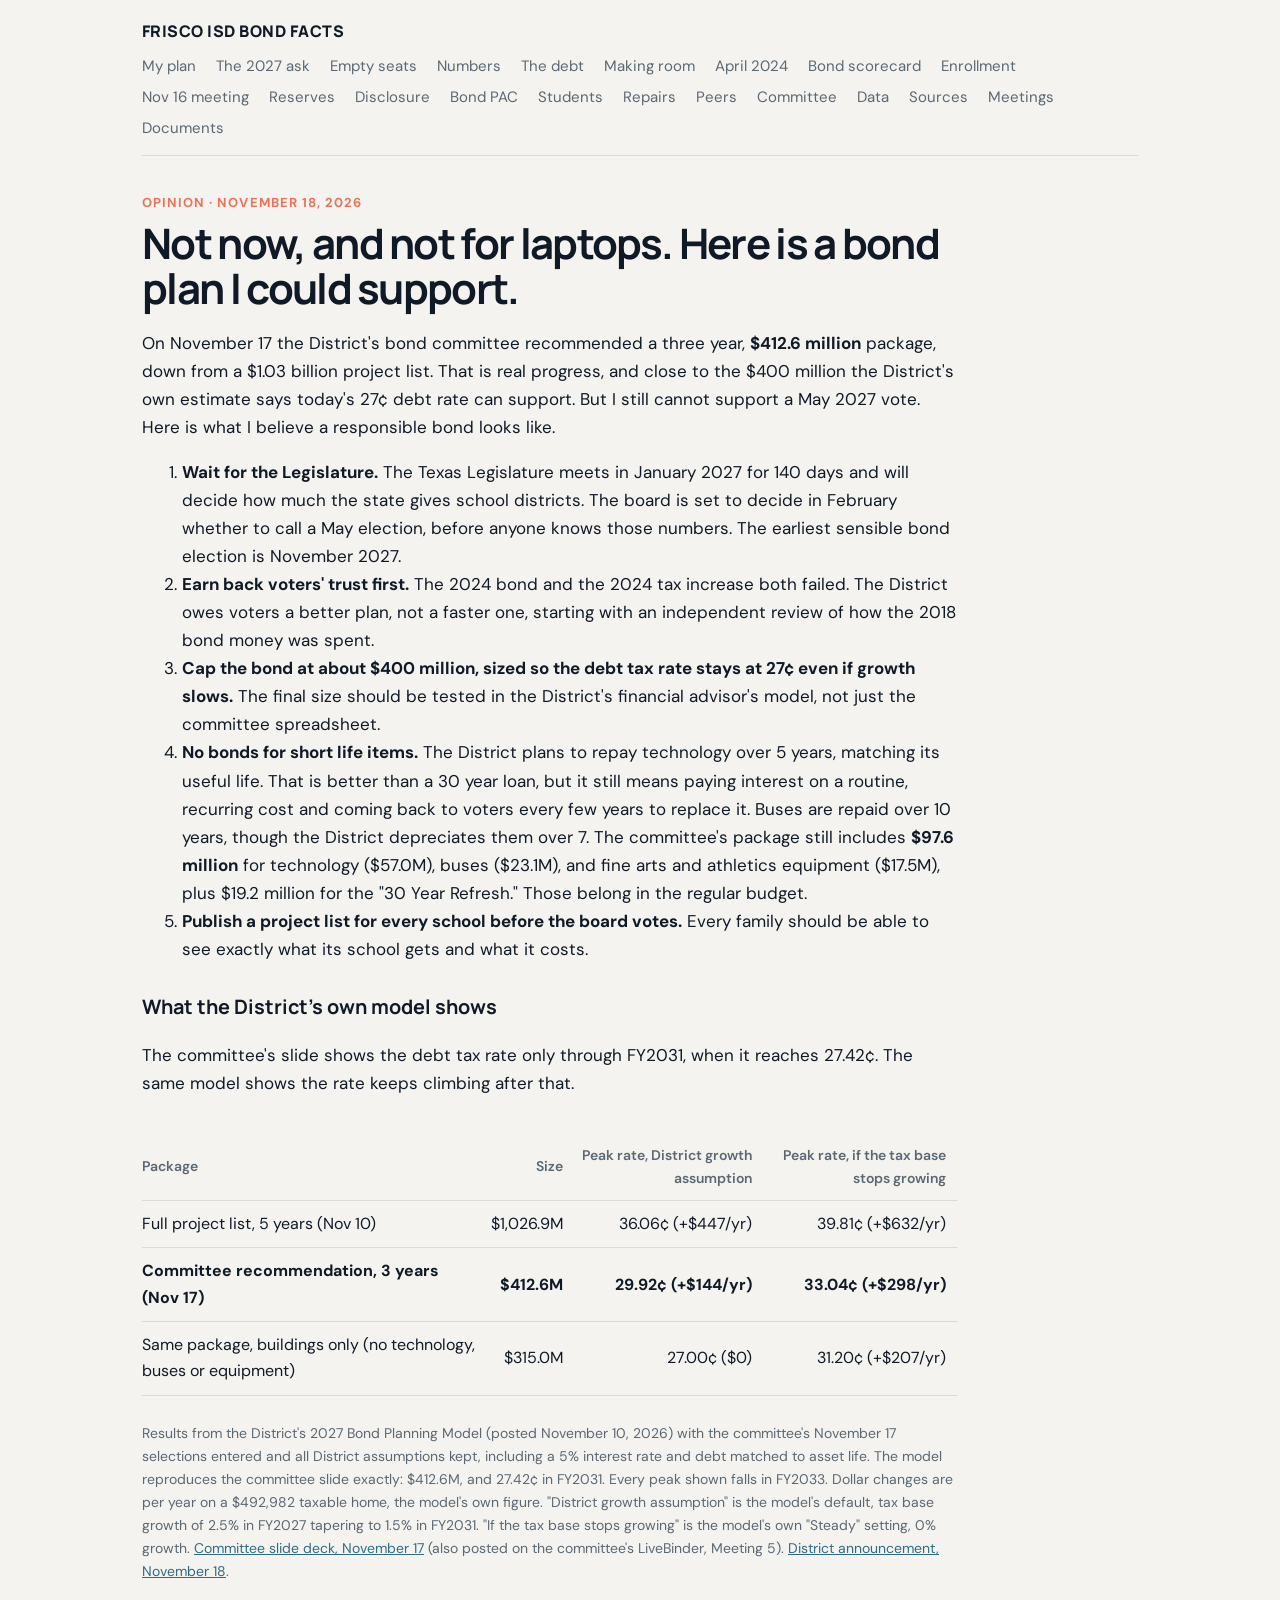
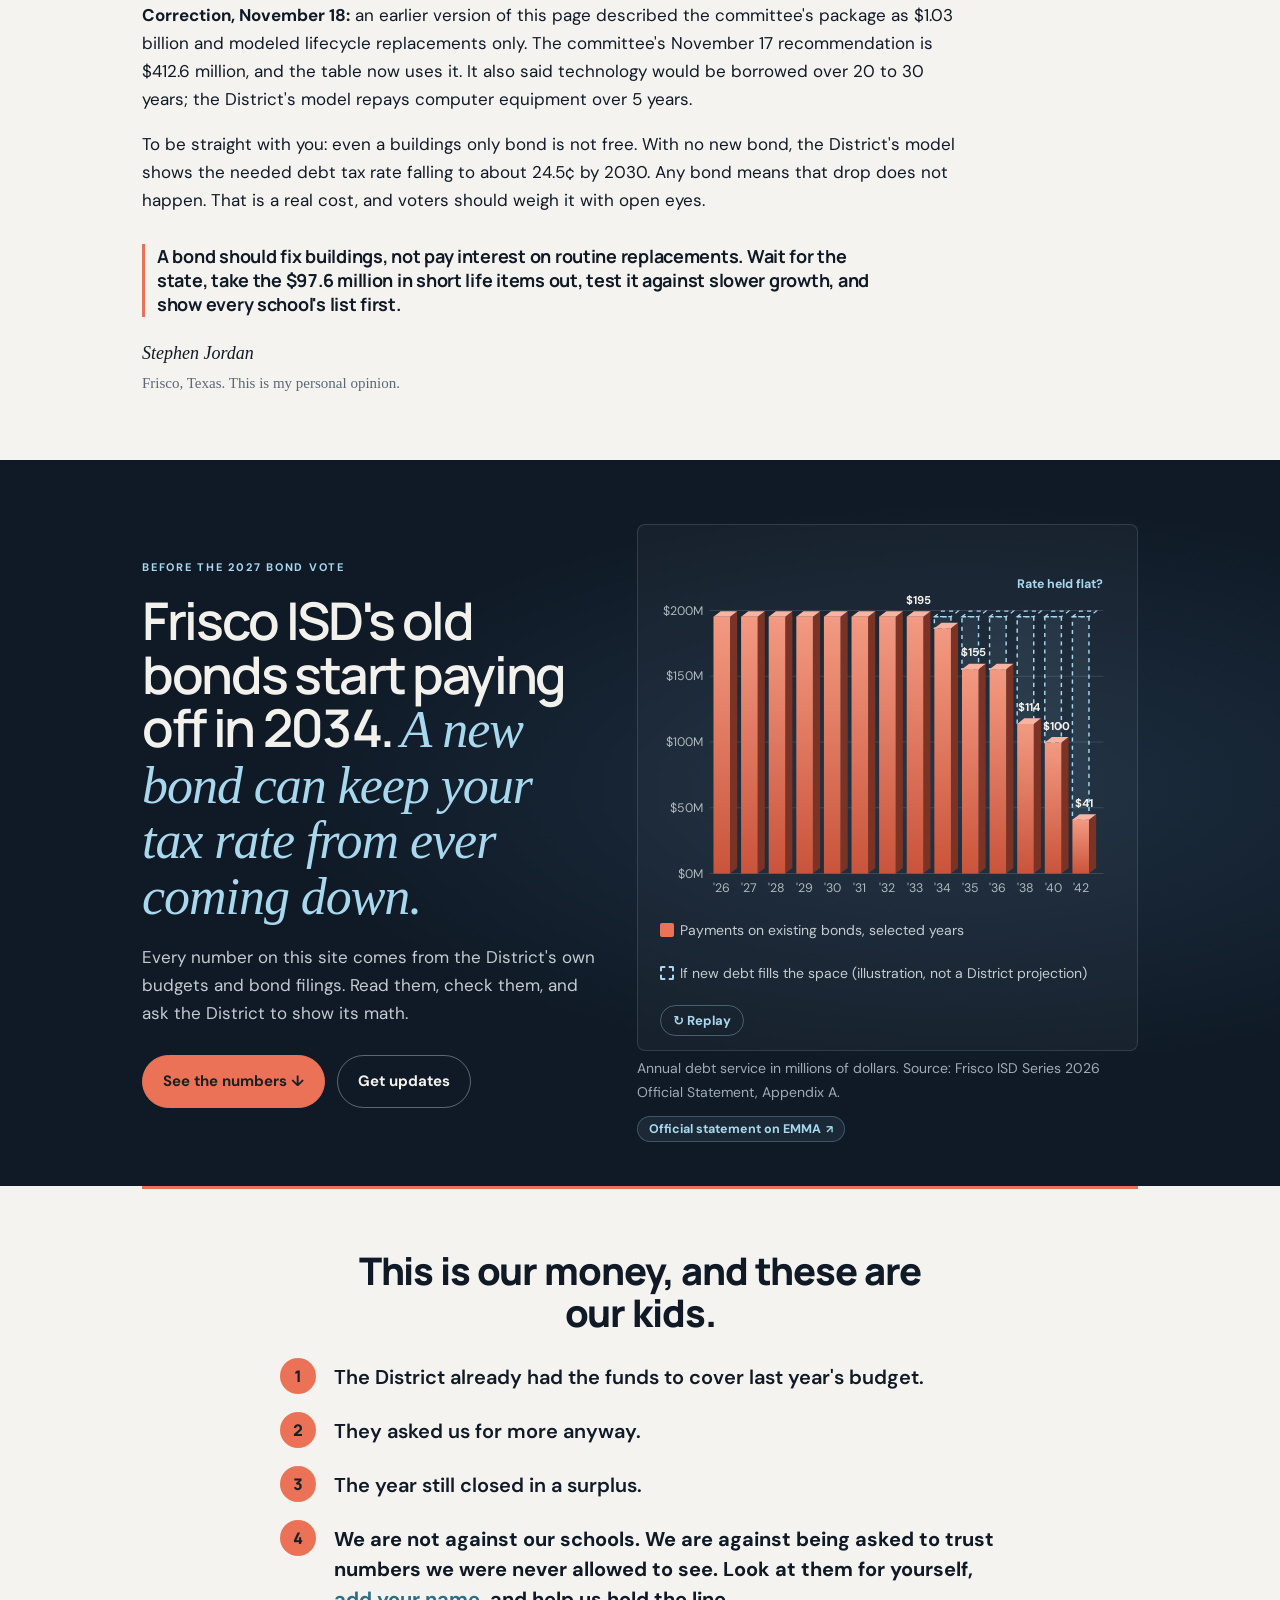
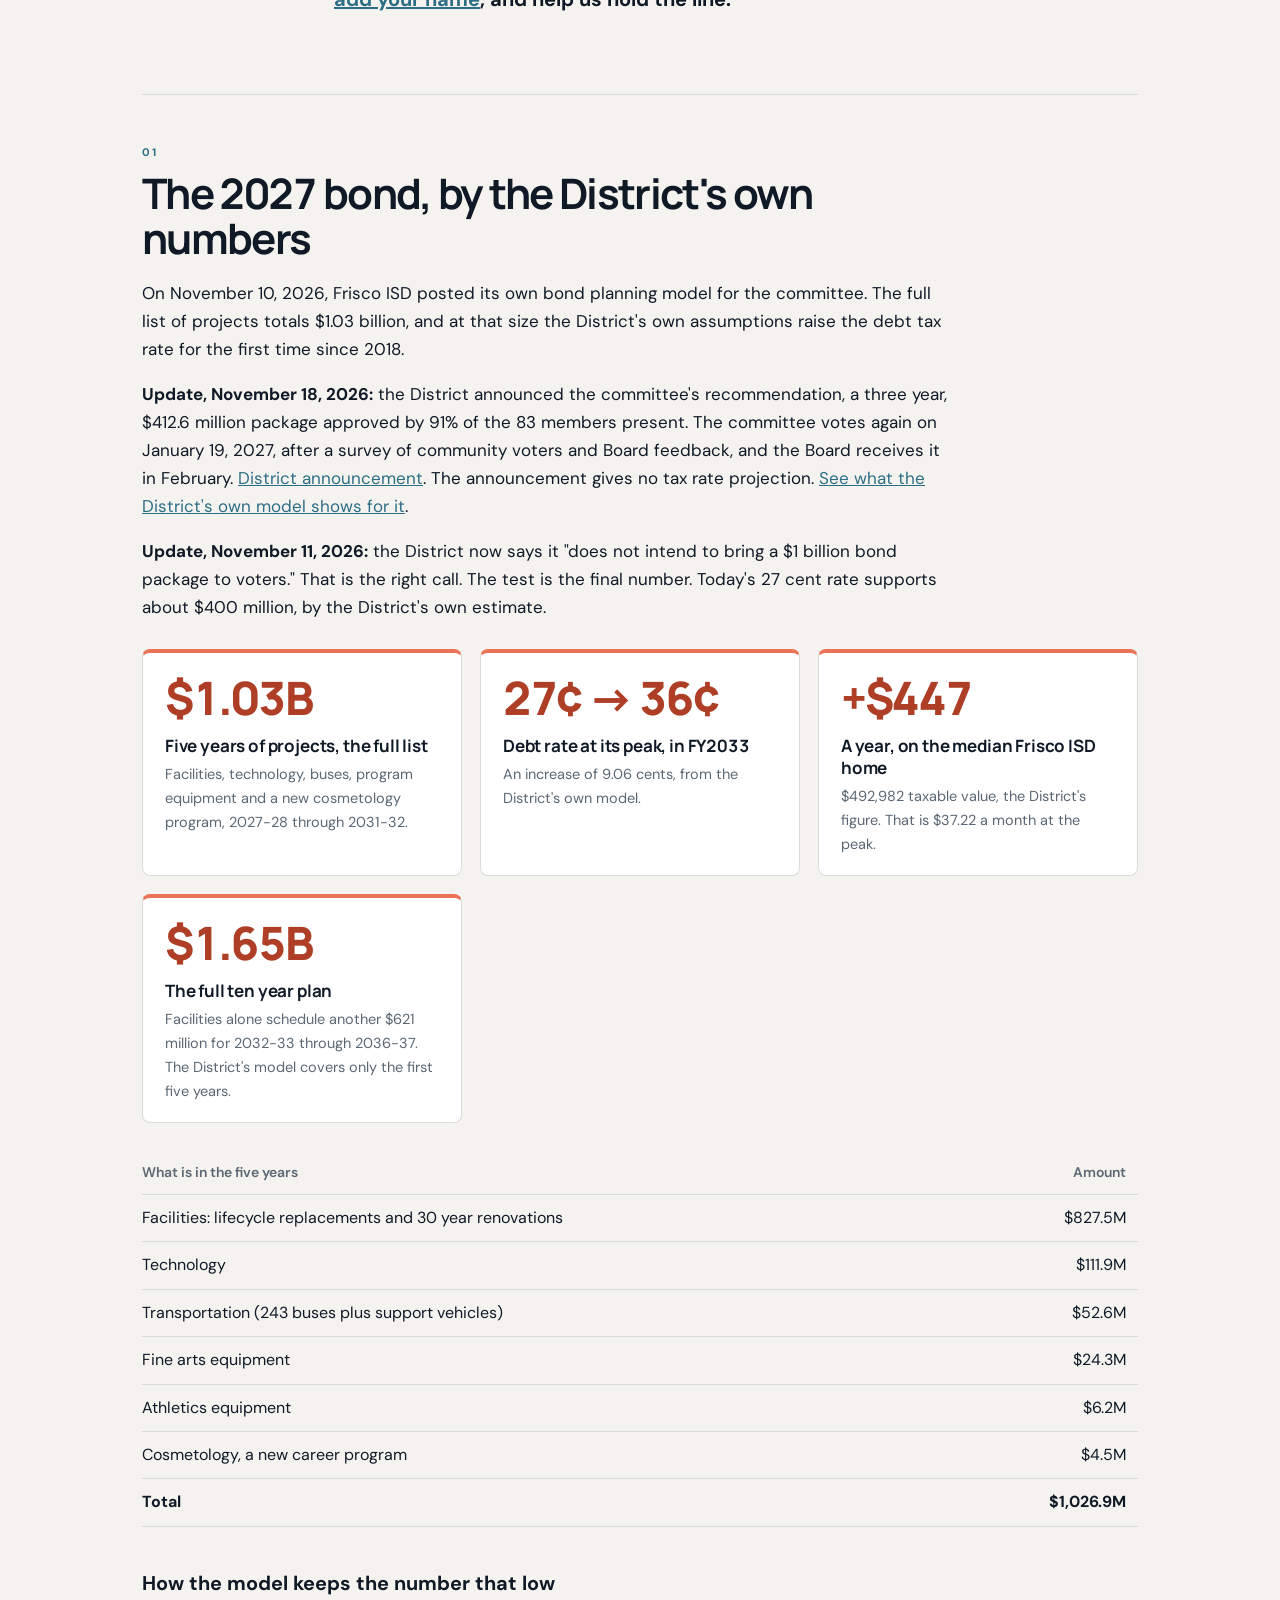
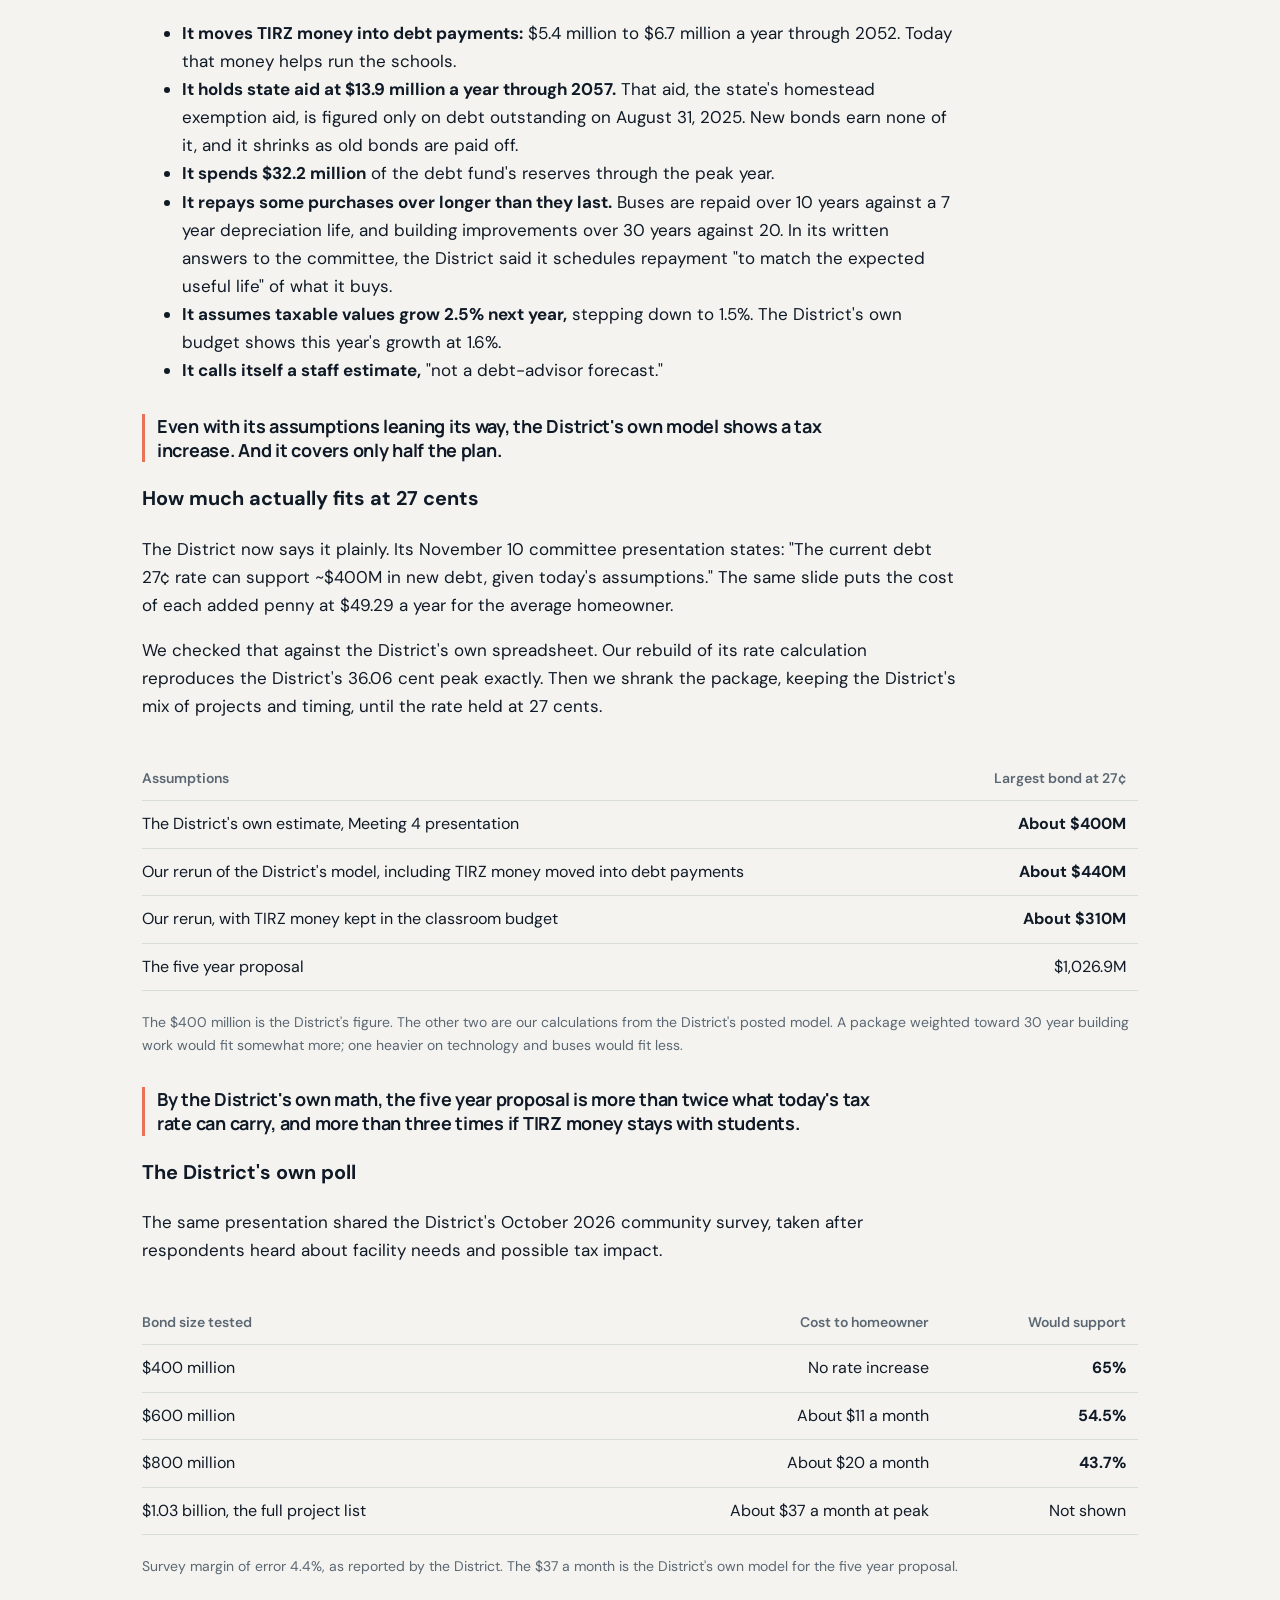
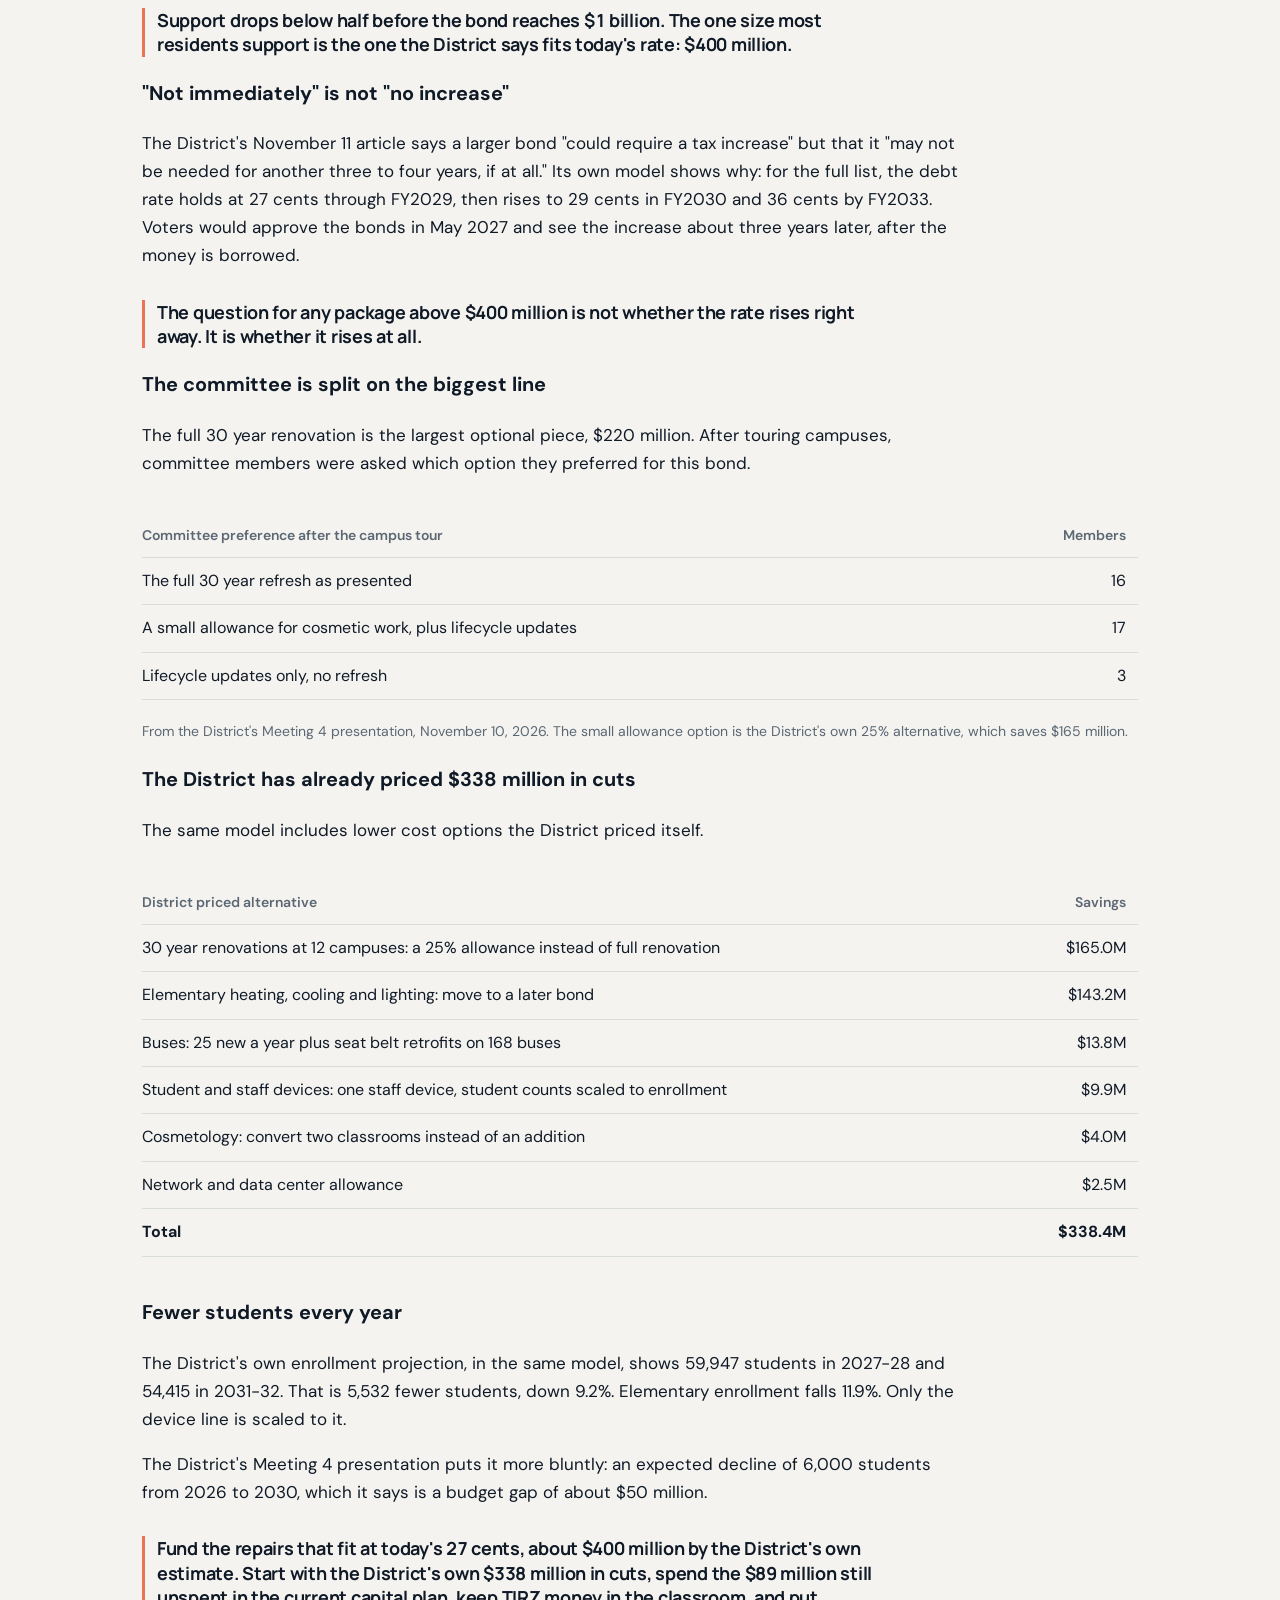
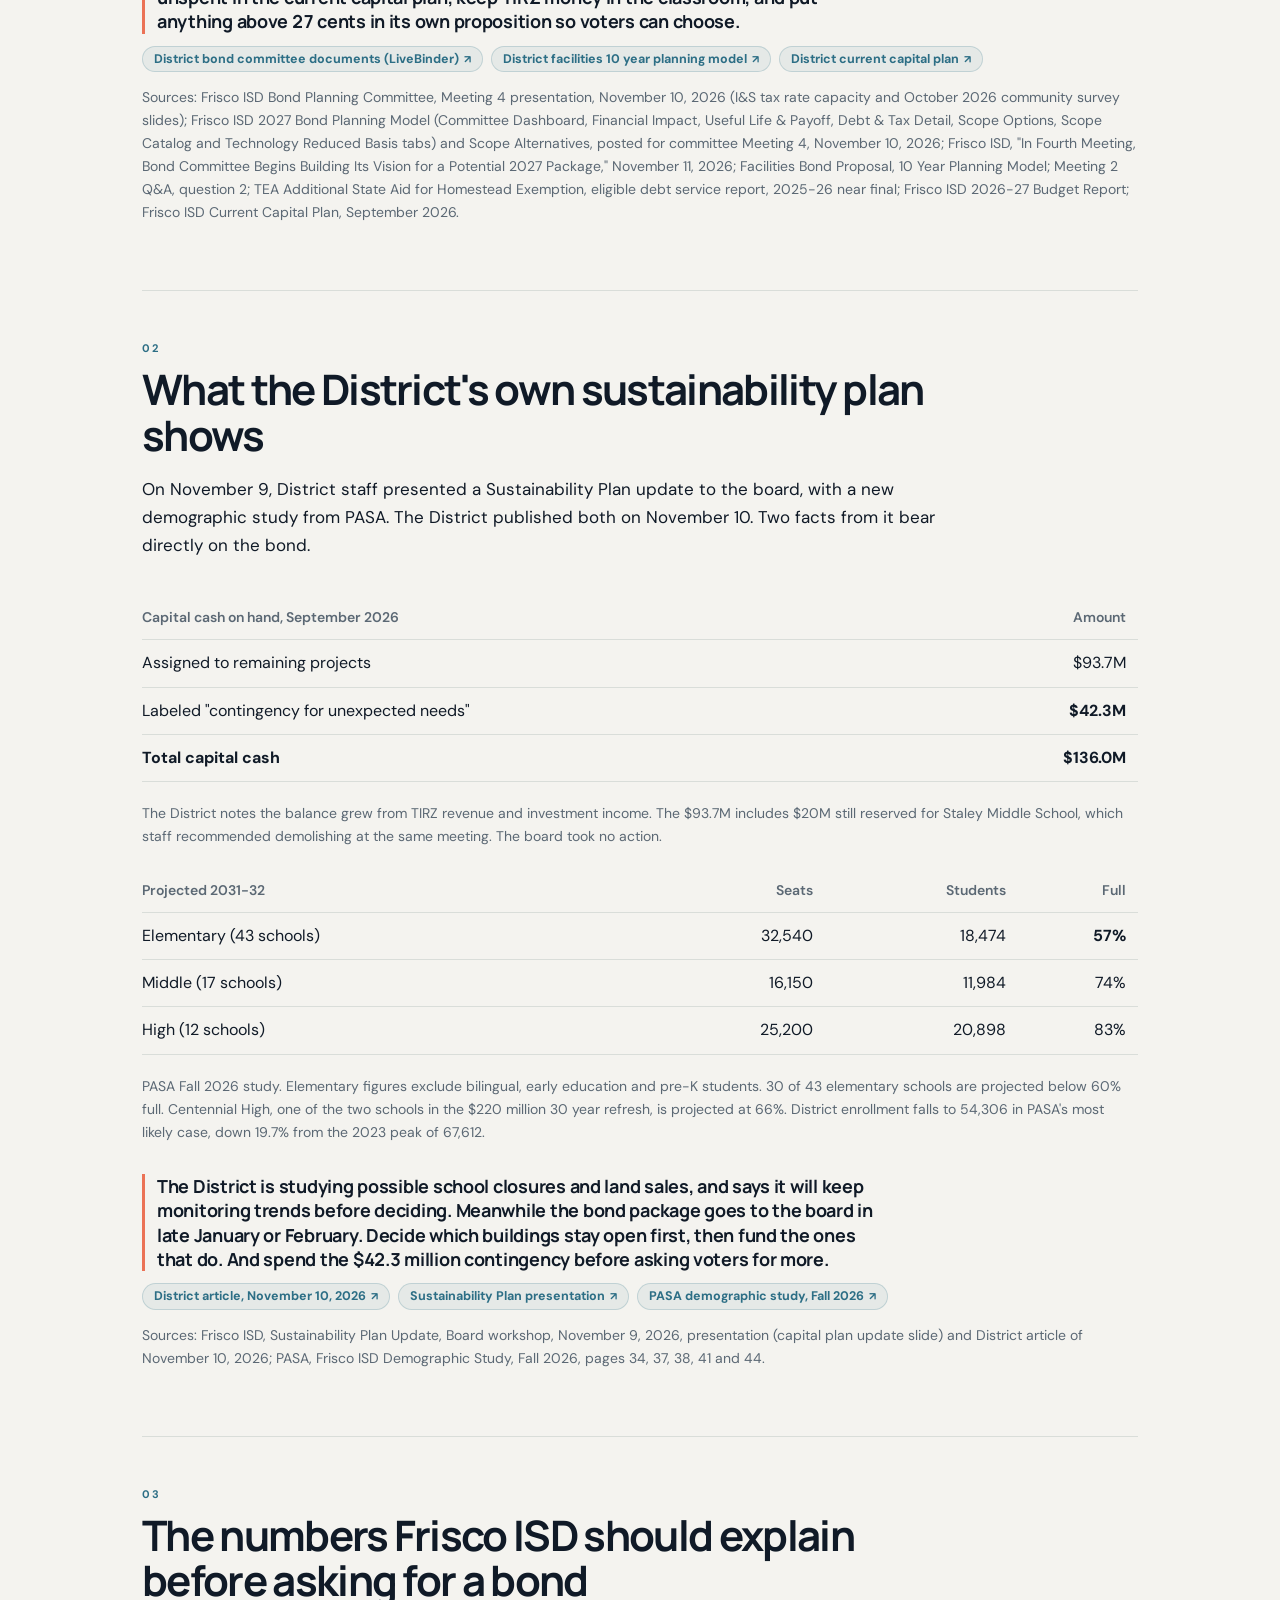
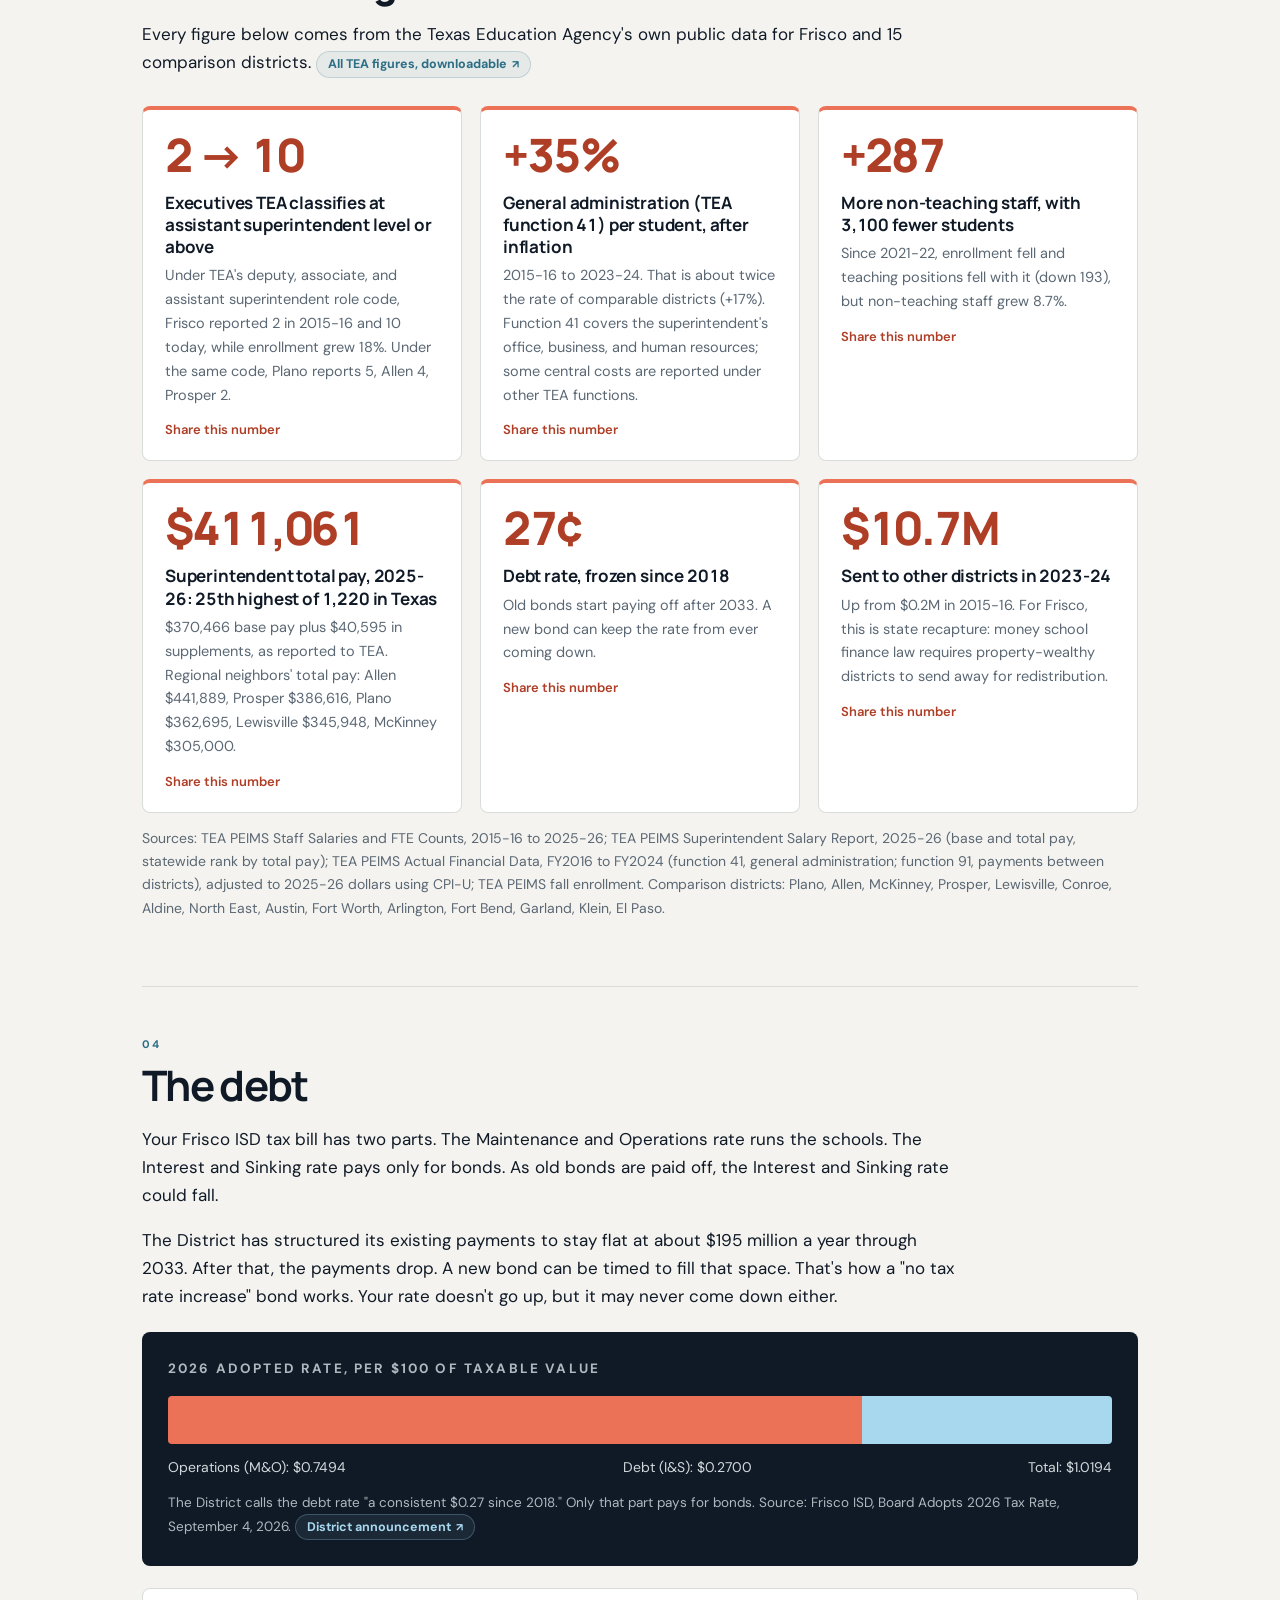
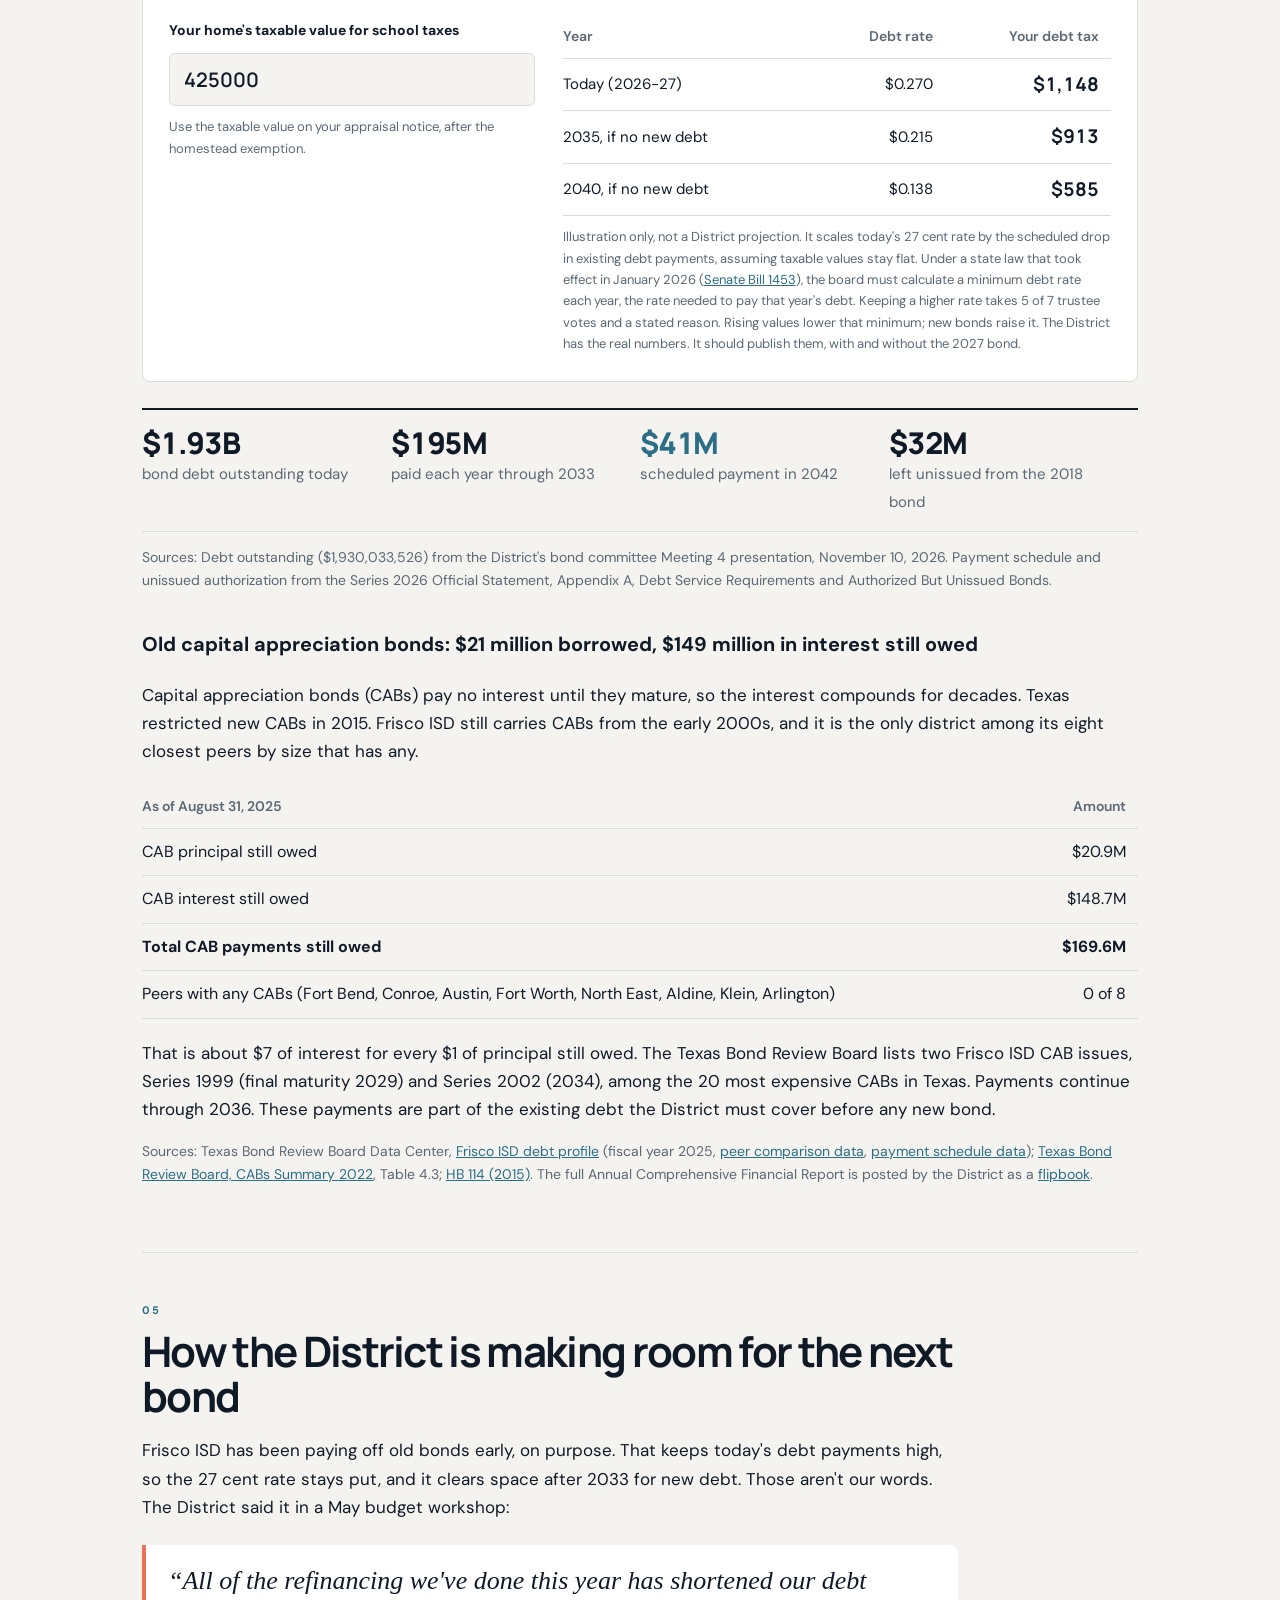
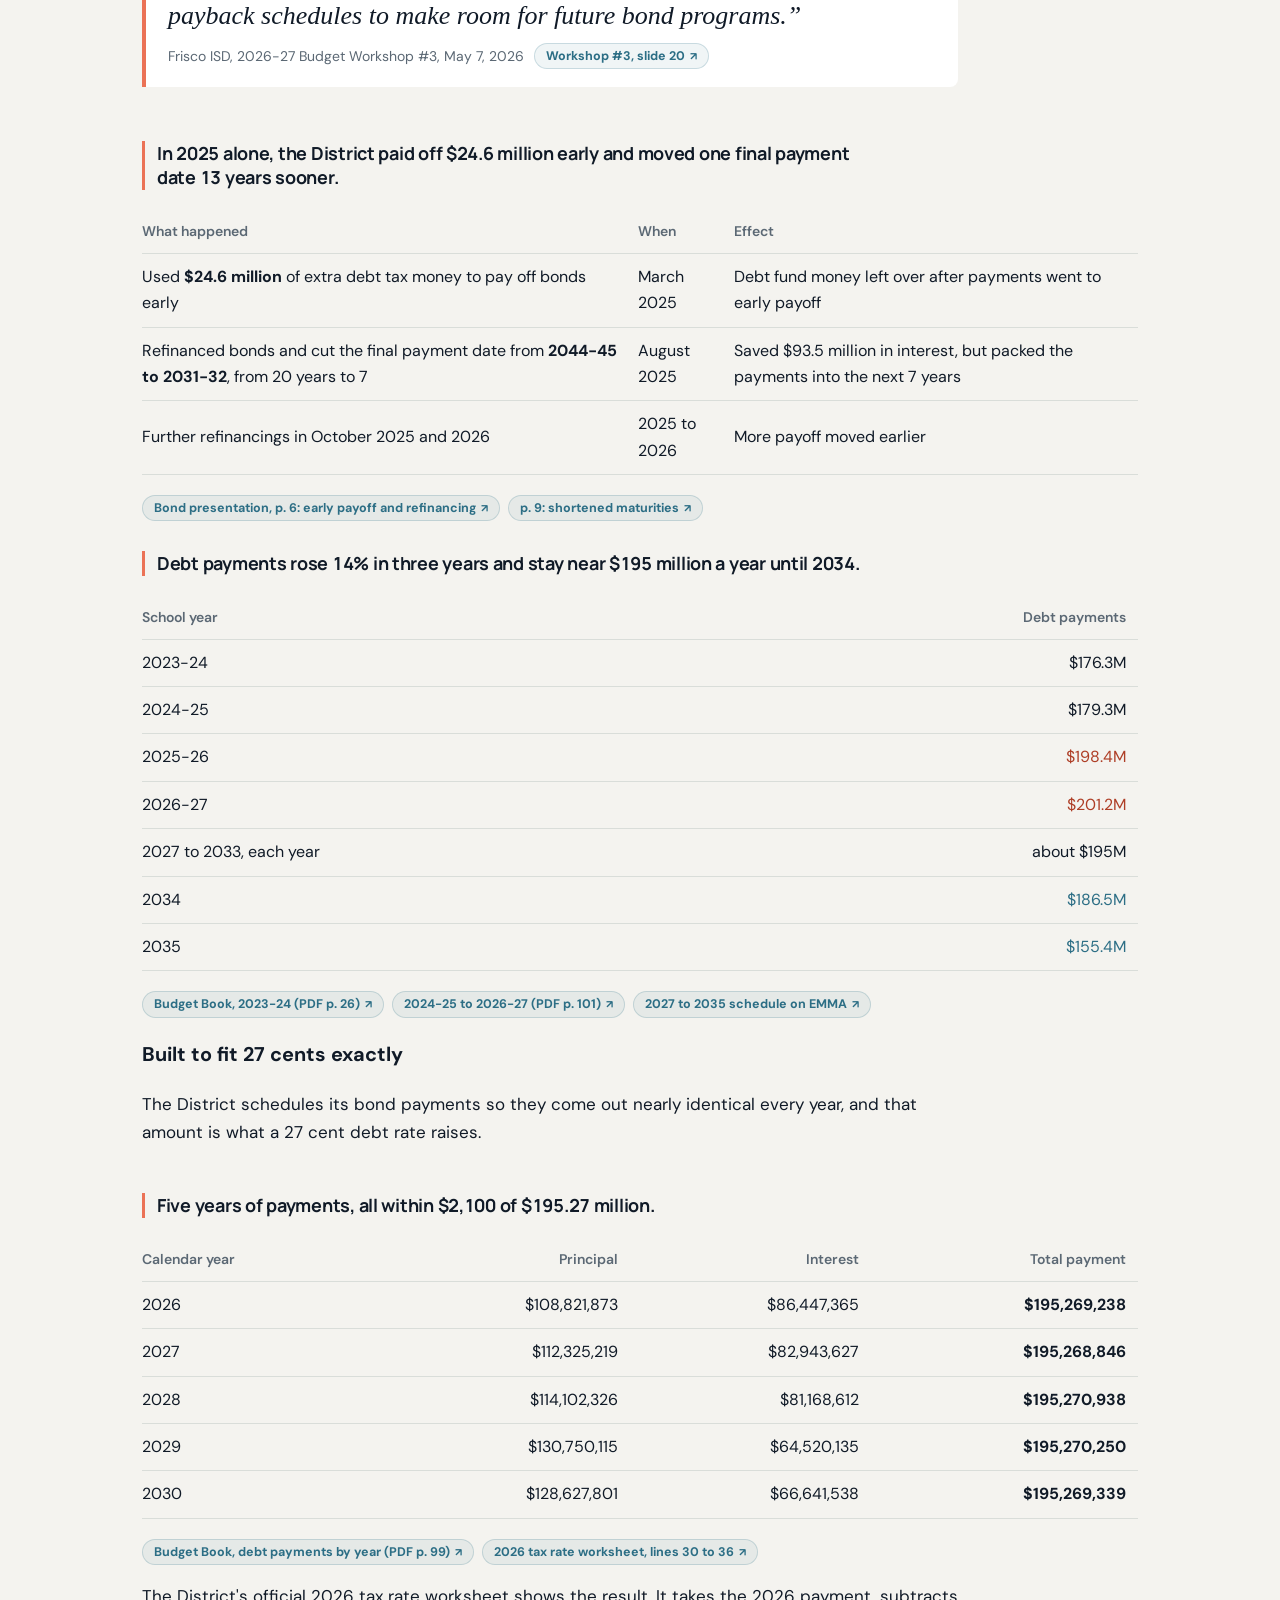
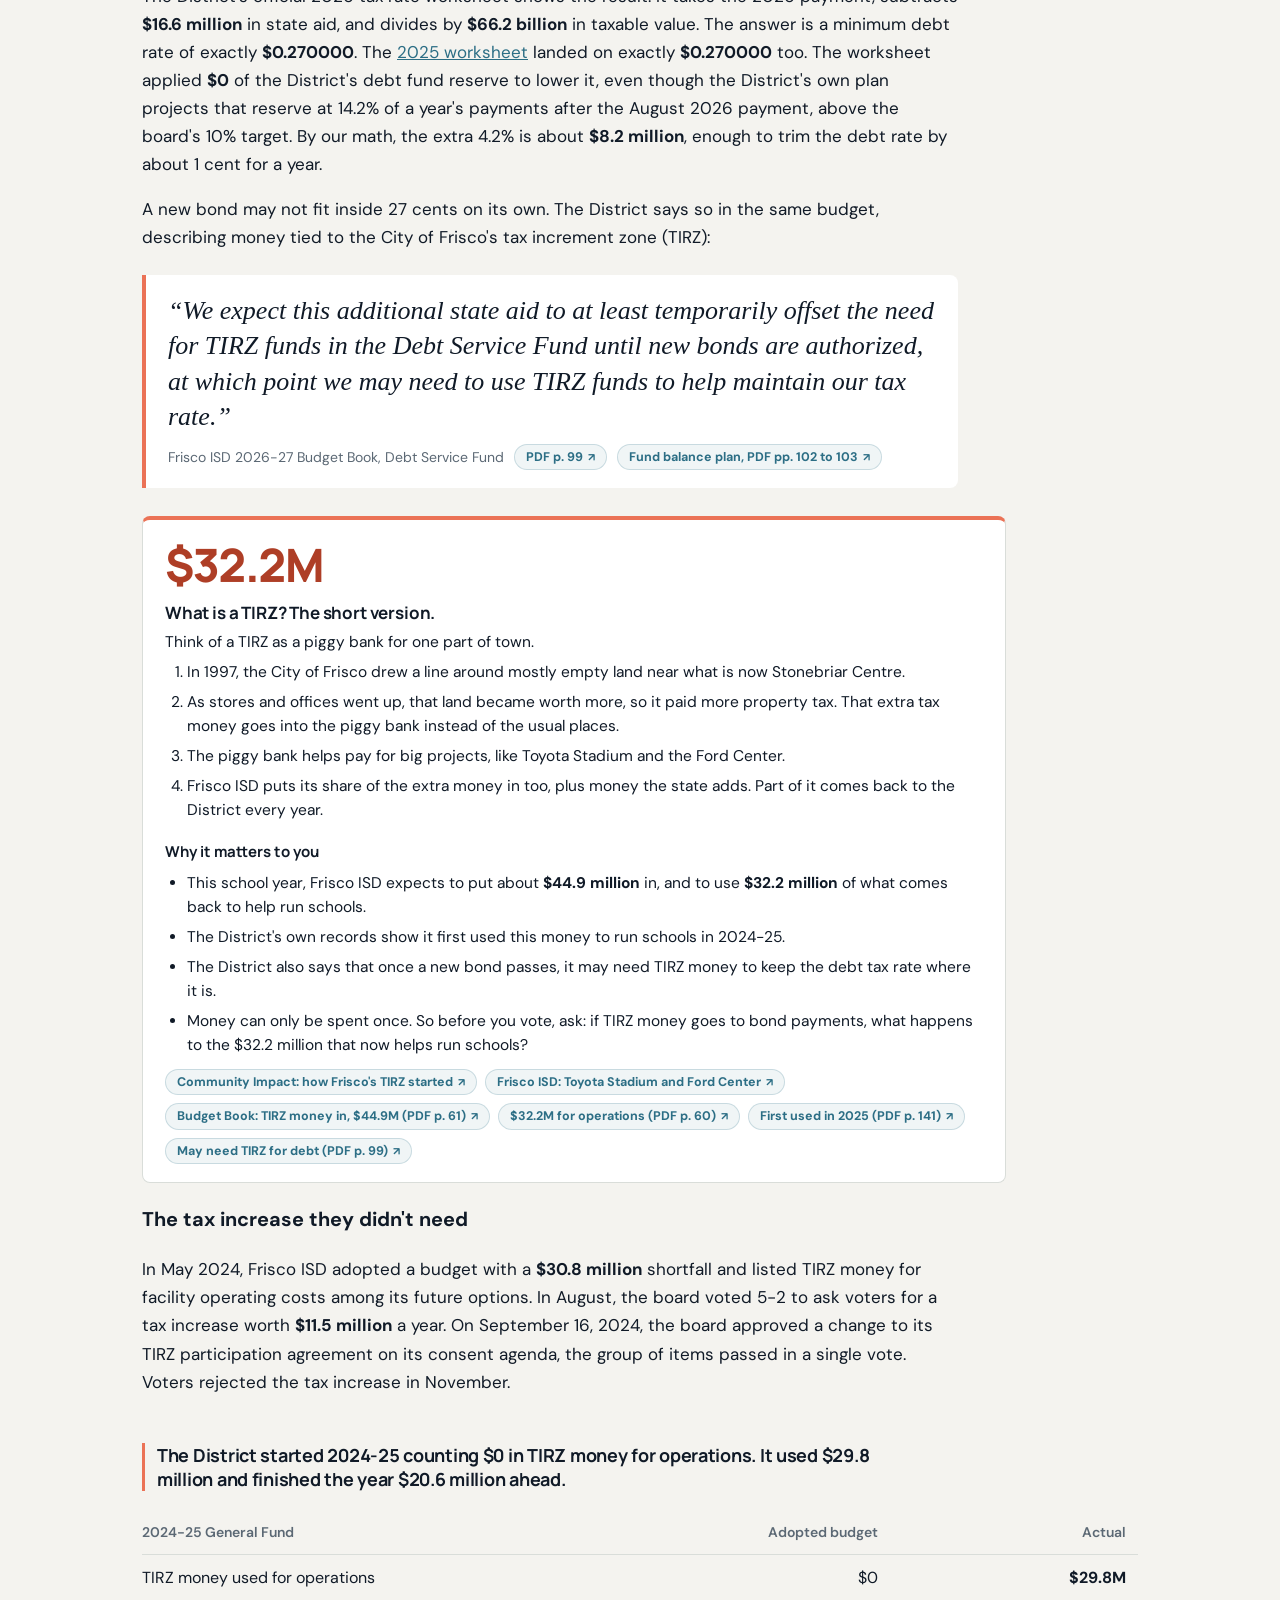
==== index.html @ 73c7578e "Add Google Analytics (G-J5FRJHZBKQ) to public pages; CSP and privacy policy updated Co-Authored-By: " ====
<!DOCTYPE html>
<html lang="en">
<head>
<!-- Google tag (gtag.js) -->
<script async src="https://www.googletagmanager.com/gtag/js?id=G-J5FRJHZBKQ"></script>
<script>
  window.dataLayer = window.dataLayer || [];
  function gtag(){dataLayer.push(arguments);}
  gtag('js', new Date());
  gtag('config', 'G-J5FRJHZBKQ', { allow_google_signals: false, allow_ad_personalization_signals: false });
</script>
<meta charset="utf-8">
<meta name="viewport" content="width=device-width, initial-scale=1, viewport-fit=cover">
<title>Frisco ISD Bond Facts: the District's own numbers before the 2027 bond vote</title>
<meta name="description" content="Frisco ISD's old bonds start paying off in 2034. A new bond can keep your tax rate from ever coming down. Debt, spending, and campaign money, sourced to the District's own documents.">
<link rel="canonical" href="https://friscoisdbondfacts.com/">
<link rel="alternate" type="application/rss+xml" title="Frisco ISD Bond Facts" href="/feed.xml">
<meta name="theme-color" content="#101A27">
<link rel="icon" href="/favicon.svg" type="image/svg+xml">
<meta property="og:type" content="website">
<meta property="og:site_name" content="Frisco ISD Bond Facts">
<meta property="og:url" content="https://friscoisdbondfacts.com/">
<meta property="og:title" content="Frisco ISD's old bonds start paying off in 2034. A new bond can keep your tax rate from ever coming down.">
<meta property="og:description" content="The District's own numbers on debt, spending, and who paid for the 2024 bond campaign. Check every figure yourself before the 2027 vote.">
<meta property="og:image" content="https://friscoisdbondfacts.com/og-image.png">
<meta property="og:image:width" content="1200">
<meta property="og:image:height" content="630">
<meta property="og:image:alt" content="Chart of Frisco ISD debt payments held flat at about $195 million a year through 2033, then falling to $41 million by 2042.">
<meta name="twitter:card" content="summary_large_image">
<meta name="twitter:title" content="Frisco ISD's old bonds start paying off in 2034.">
<meta name="twitter:description" content="A new bond can keep your tax rate from ever coming down. The District's own numbers, sourced and downloadable.">
<meta name="twitter:image" content="https://friscoisdbondfacts.com/og-image.png">
<script type="application/ld+json">{"@context":"https://schema.org","@type":"WebSite","name":"Frisco ISD Bond Facts","url":"https://friscoisdbondfacts.com/","description":"Frisco ISD debt, spending, and bond campaign records, sourced to public documents, before the 2027 bond vote.","publisher":{"@type":"Person","name":"Stephen Jordan"}}</script>
<link rel="preconnect" href="https://fonts.googleapis.com">
<link rel="preconnect" href="https://fonts.gstatic.com" crossorigin>
<link href="https://fonts.googleapis.com/css2?family=DM+Sans:opsz,wght@9..40,400;9..40,500;9..40,700&family=Manrope:wght@500;600;700;800&display=swap" rel="stylesheet">
<style>
:root{
  --bg:#F4F3EF; --paper:#FFFFFF; --ink:#101A27; --muted:#5B6874;
  --rule:#D9DDD9; --teal:#2C6E85; --brick:#AE3E26; --coral:#EB7256; --sky:#A8D8EE; --ghost:#8FB3C4;
  --navy:#101A27; --head:"Manrope","DM Sans",system-ui,sans-serif;
  box-sizing:border-box;
  padding-top:env(safe-area-inset-top,0px);
  padding-bottom:env(safe-area-inset-bottom,0px);
}
@media (prefers-color-scheme:dark){
  :root:not([data-theme="light"]){
    --bg:#0E1620; --paper:#16212C; --ink:#E8EDF0; --muted:#A3AFB8;
    --rule:#26333F; --teal:#7FC3DC; --brick:#F08A70; --ghost:#6E8C9A;
  }
}
:root[data-theme="dark"]{
  --bg:#0E1620; --paper:#16212C; --ink:#E8EDF0; --muted:#A3AFB8;
  --rule:#26333F; --teal:#7FC3DC; --brick:#F08A70; --ghost:#6E8C9A;
}
*,*::before,*::after{box-sizing:inherit}
body{overflow-x:clip}
html{scroll-padding-top:env(safe-area-inset-top,0px);scroll-behavior:smooth}
@media (prefers-reduced-motion:reduce){html{scroll-behavior:auto}}
body{margin:0;background:var(--bg);color:var(--ink);
  font:17px/1.65 "DM Sans",system-ui,-apple-system,"Segoe UI",Arial,sans-serif;
  font-variant-numeric:tabular-nums;counter-reset:ch}
a{color:var(--teal)}
a:focus-visible,button:focus-visible{outline:3px solid var(--teal);outline-offset:3px}
.wrap{max-width:1040px;margin:0 auto;padding:0 22px}
.prose{max-width:68ch}
header.top{display:flex;flex-direction:column;align-items:flex-start;gap:10px;
  padding:18px 0 14px;border-bottom:1px solid var(--rule)}
.brand{font-family:var(--head);font-weight:800;font-size:16px;letter-spacing:.03em;color:var(--ink);text-decoration:none;white-space:nowrap;flex-shrink:0;text-transform:uppercase}
nav{display:flex;flex-wrap:wrap;justify-content:flex-start;gap:6px 20px}
nav a{color:var(--muted);text-decoration:none;font-size:15px;white-space:nowrap}
nav a:hover{color:var(--ink)}
@media (max-width:720px){nav{flex-wrap:nowrap;overflow-x:auto;width:100%;padding-bottom:4px;-webkit-overflow-scrolling:touch;scrollbar-width:none}nav::-webkit-scrollbar{display:none}}
/* Mobile menu */
.menu-btn,.nav-head{display:none}
@media (max-width:720px){
  header.top{flex-direction:row;align-items:center;justify-content:space-between}
  .menu-btn{display:inline-flex;align-items:center;justify-content:center;gap:8px;min-width:44px;height:44px;padding:0 12px;border:1px solid var(--rule);border-radius:99px;background:var(--paper);color:var(--ink);font:700 14px var(--head);cursor:pointer}
  .menu-btn svg{width:20px;height:20px}
  nav#site-nav{display:none;position:fixed;inset:0;z-index:50;background:var(--navy);flex-direction:column;flex-wrap:nowrap;gap:0;width:auto;margin:0;padding:max(14px,env(safe-area-inset-top)) 22px 32px;overflow-y:auto}
  nav#site-nav.open{display:flex}
  nav#site-nav .nav-head{display:flex;justify-content:space-between;align-items:center;padding:4px 0 10px;border-bottom:1px solid #ffffff2e;margin-bottom:6px}
  nav#site-nav .nav-head span{font:800 13px var(--head);letter-spacing:.14em;text-transform:uppercase;color:var(--sky)}
  nav#site-nav .nav-close{width:44px;height:44px;border:1px solid #ffffff40;border-radius:99px;background:transparent;color:#F2F1EC;font-size:26px;line-height:1;cursor:pointer}
  nav#site-nav a{color:#F2F1EC;font:700 21px var(--head);padding:13px 2px;border-bottom:1px solid #ffffff1a;white-space:normal}
  nav#site-nav a:hover,nav#site-nav a:focus-visible{color:var(--coral)}
  body.menu-open{overflow:hidden}
}

.hero{position:relative;isolation:isolate;color:#F2F1EC;padding:64px 0 44px;display:grid;grid-template-columns:minmax(0,1fr) minmax(0,1.1fr);gap:40px;align-items:center}
.hero::before{content:"";position:absolute;inset:0 calc(50% - 50vw);background:radial-gradient(ellipse at 75% 45%,#2F4E6466,transparent 50%),var(--navy);z-index:-1}
.eyebrow{font-size:11px;letter-spacing:.16em;text-transform:uppercase;font-weight:700;color:var(--sky);margin:0 0 18px}
.hero h1{font-family:var(--head);font-weight:600;
  font-size:clamp(36px,4.3vw,52px);line-height:1.03;letter-spacing:-.045em;margin:0 0 20px}
.hero h1 em{font-family:Georgia,"Times New Roman",serif;font-weight:400;font-style:italic;color:var(--sky);letter-spacing:-.02em}
.hero p.lede{font-size:17px;color:#C4CCD1;max-width:48ch;margin:0}
.actions{display:flex;flex-wrap:wrap;gap:12px;margin:28px 0 0}
.hero .btn{margin:0}
.hero .btn.alt{color:#F2F1EC;border-color:#FFFFFF55}
.hero .cap{color:#9EABB4}
.hero .herocta a{color:var(--sky)}

.chart{background:var(--paper);border:1px solid var(--rule);border-radius:8px;
  padding:22px 22px 14px;margin:34px 0 10px;overflow-x:auto}
.hero .chart{background:#FFFFFF08;border-color:#FFFFFF1F;margin:0;perspective:1100px}
.hero .legend{color:#C4CCD1}
.replay{font:inherit;font-size:13px;font-weight:700;color:var(--sky);background:transparent;border:1px solid #A8D8EE55;border-radius:99px;padding:4px 12px;cursor:pointer}
.replay:hover{background:#A8D8EE1A}
#ds{transition:transform .5s ease;transform-origin:50% 60%}
@media (prefers-reduced-motion:reduce){#ds{transition:none}}
.chart svg{display:block;width:100%;height:auto}
.legend{display:flex;flex-wrap:wrap;gap:20px;font-size:14px;color:var(--muted);margin:10px 0 0}
.key{display:inline-block;width:14px;height:14px;vertical-align:-2px;margin-right:6px;border-radius:2px}
.cap{font-size:14px;color:var(--muted);margin:6px 0 0}

section{padding:52px 0;border-top:1px solid var(--rule)}
section h2{font-family:var(--head);font-weight:700;font-size:clamp(28px,3.6vw,42px);
  line-height:1.08;margin:0 0 16px;letter-spacing:-.04em}
section>.prose:first-child>h2{counter-increment:ch}
section>.prose:first-child>h2::before{content:counter(ch,decimal-leading-zero);display:block;font-family:"DM Sans",sans-serif;font-size:11px;font-weight:700;letter-spacing:.16em;color:var(--teal);margin:0 0 12px}
#my-plan>.prose>h2{counter-increment:none}#my-plan>.prose>h2::before{content:none}
.facts{display:grid;grid-template-columns:repeat(auto-fit,minmax(210px,1fr));gap:0;
  margin:26px 0 8px;border-top:2px solid var(--ink)}
.fact{padding:16px 18px 16px 0;border-bottom:1px solid var(--rule)}
.fact b{display:block;font-family:var(--head);font-size:30px;font-weight:800;letter-spacing:-.04em;line-height:1.1}
.fact span{color:var(--muted);font-size:15px}
.up{color:var(--brick)} .down{color:var(--teal)}
.src{font-size:14px;color:var(--muted);margin-top:14px}

table{border-collapse:collapse;width:100%;font-size:16px;margin:20px 0}
th,td{text-align:left;padding:10px 12px 10px 0;border-bottom:1px solid var(--rule)}
th{font-weight:600;color:var(--muted);font-size:14px}
td.n,th.n{text-align:right}
.skip{position:absolute;left:-9999px;top:8px;z-index:10;background:var(--ink);color:var(--bg);padding:10px 14px;border-radius:6px;font-weight:700}
.skip:focus{left:12px}
.receipts{display:flex;flex-wrap:wrap;gap:8px;margin:12px 0 0}
.takeaway{font-family:var(--head);font-weight:700;font-size:18px;line-height:1.35;letter-spacing:-.015em;color:var(--ink);margin:30px 0 0;padding-left:12px;border-left:3px solid var(--coral);max-width:62ch}
footer .legal a{margin-right:16px;display:inline-block}
.sm{display:inline-flex;align-items:center;gap:5px;font-size:12.5px;font-weight:700;line-height:1.3;color:var(--teal);background:#2C6E8512;border:1px solid #2C6E8533;border-radius:99px;padding:4px 11px;text-decoration:none;max-width:100%}
.sm::after{content:"\2197";font-size:11px}
.sm:hover{background:#2C6E8524}
.hero .sm,.budget .sm{color:var(--sky);background:#A8D8EE14;border-color:#A8D8EE40}
.quote .sm{font-style:normal;margin-left:6px;vertical-align:1px}
.tablewrap{overflow-x:auto}

.ask{background:var(--ink);color:var(--bg);border-radius:6px;padding:34px 28px;margin:10px 0}
.ask h2{color:var(--bg)}
.ask p{max-width:62ch}
.ask ol{max-width:62ch;padding-left:22px}

.btn{display:inline-block;background:var(--coral);color:#1B2024;text-decoration:none;font-weight:700;font-size:15px;
  padding:13px 20px;border-radius:99px;margin:8px 10px 0 0;border:1px solid var(--coral);transition:transform .15s ease,box-shadow .15s ease}
.btn:hover{transform:translateY(-2px);box-shadow:0 6px 18px #0000001f}
.btn.alt{background:transparent;color:var(--ink);border:1px solid var(--rule)}
@media (prefers-reduced-motion:reduce){.btn{transition:none}.btn:hover{transform:none}}

ol.sources{padding-left:20px;max-width:76ch}
ol.sources li{margin:0 0 10px}

footer{border-top:1px solid var(--rule);padding:28px 0 40px;font-size:14px;color:var(--muted)}
.disclose{border:1px solid var(--ink);color:var(--ink);display:inline-block;padding:8px 12px;font-weight:600;margin-bottom:12px}
.big{display:grid;grid-template-columns:repeat(auto-fit,minmax(240px,1fr));gap:18px;margin:28px 0 8px}
.hl{background:var(--paper);border:1px solid var(--rule);border-top:4px solid var(--coral);border-radius:8px;padding:22px 22px 18px}
.hl b{display:block;font-family:var(--head);font-weight:800;font-size:clamp(34px,4.6vw,46px);line-height:1;letter-spacing:-.05em;color:var(--brick)}
.hl h3{font-family:var(--head);font-size:17px;line-height:1.3;margin:14px 0 6px;letter-spacing:-.01em}
.hl p{font-size:14.5px;color:var(--muted);margin:0}
.explain{max-width:72ch;margin:28px 0 8px}
.explain h4{font-family:var(--head);font-size:15px;margin:18px 0 6px}
.explain ol,.explain ul{margin:6px 0 0;padding-left:22px}
.explain li,.explain p{font-size:15.5px;line-height:1.55;color:inherit;margin:0 0 6px}
.quote{margin:24px 0;padding:18px 22px;border-left:4px solid var(--coral);background:var(--paper);font-family:Georgia,"Times New Roman",serif;font-style:italic;font-size:clamp(20px,2.6vw,26px);line-height:1.35;border-radius:0 8px 8px 0}
.quote span{display:block;margin-top:10px;font-family:"DM Sans",sans-serif;font-style:normal;font-size:14px;color:var(--muted)}
.budget{background:var(--navy);color:#E9EDEF;border-radius:8px;padding:26px;margin:22px 0}
.budget .eyebrow{margin:0 0 4px}
.budget .rate{display:flex;height:48px;border-radius:4px;overflow:hidden;margin:16px 0 12px}
.budget .rate span:first-child{width:73.5%;background:var(--coral)}
.budget .rate span:last-child{flex:1;background:var(--sky)}
.budget .legend2{display:flex;justify-content:space-between;flex-wrap:wrap;gap:8px;font-size:14px;color:#D2D8DB}
.budget p{font-size:13.5px;color:#AEB9BF;margin:12px 0 0}
.calc{background:var(--paper);border:1px solid var(--rule);border-radius:8px;padding:26px;margin:22px 0;display:grid;grid-template-columns:minmax(0,.8fr) minmax(0,1.2fr);gap:28px;align-items:start}
.calc label{font-weight:700;font-size:14px}
.calc input{display:block;width:100%;margin-top:10px;padding:12px 14px;border:1px solid var(--rule);border-radius:6px;font:600 20px var(--head);background:var(--bg);color:var(--ink)}
.calc .note{font-size:13px;color:var(--muted);margin:10px 0 0}
.calc table{margin:0;font-size:15px}
.calc td.n b{font-family:var(--head);font-size:19px}
.cta-grid{display:grid;grid-template-columns:repeat(auto-fit,minmax(260px,1fr));gap:16px;margin:18px 0 6px}
.cta-card{background:var(--paper);border:1px solid var(--rule);border-top:4px solid var(--coral);border-radius:8px;padding:22px}
.cta-card h3{margin:0 0 8px;font-family:var(--head);font-size:19px;letter-spacing:-.02em}
.cta-card p{font-size:15px;color:var(--muted);margin:0 0 14px}
.cta-card .fine{font-size:13px;margin:12px 0 0}
.signup{display:flex;flex-direction:column;gap:10px}
.signup input{font:inherit;font-size:16px;padding:11px 12px;border:1px solid var(--rule);border-radius:6px;background:var(--bg);color:var(--ink)}
.signup input:focus{outline:2px solid var(--brick);outline-offset:1px}
.signup .hp{position:absolute;left:-9999px;width:1px;height:1px;opacity:0}
.formmsg{min-height:1.2em;font-size:14px;margin:2px 0 0}
.sr{position:absolute;width:1px;height:1px;overflow:hidden;clip:rect(0 0 0 0);white-space:nowrap}
.herocta{margin:14px 0 0;font-size:15px}
.herocta a{color:var(--brick);font-weight:600;text-decoration:none}
.hl .share{display:inline-block;margin-top:12px;padding:0;border:0;background:none;font:inherit;font-size:13px;font-weight:600;color:var(--brick);cursor:pointer}
.hl .share:hover{text-decoration:underline}
button.btn{font-family:inherit;font-size:inherit;border:0;cursor:pointer;line-height:1.2}
button.btn:disabled{opacity:.6;cursor:default}
.signup button.btn{align-self:flex-start}
@media (max-width:860px){
  .hero{grid-template-columns:1fr;gap:28px;padding:44px 0 32px}
}
@media (max-width:600px){
  nav{flex-wrap:wrap;overflow-x:visible;gap:6px 14px}
  nav a{font-size:14px}
  .hero{padding:32px 0 24px}
  .hero h1{font-size:32px;line-height:1.06}
  .hero p.lede{font-size:16px}
  .chart{padding:14px 10px 10px}
  section h2{font-size:27px}
  .quote{font-size:19px;padding:14px 16px}
  .calc{grid-template-columns:1fr;padding:20px}
  .budget{padding:20px}
}
/* Rally band at the hero/content seam */
.rally{text-align:center;border-top:3px solid var(--coral);padding:60px 0}
.rally h2{font-family:var(--head);font-weight:800;font-size:clamp(26px,3.4vw,38px);line-height:1.12;letter-spacing:-.03em;margin:0 auto 24px;max-width:22ch}
.rally ol{list-style:none;counter-reset:ra;max-width:60ch;margin:0 auto;padding:0;text-align:left}
.rally ol li{counter-increment:ra;position:relative;padding:4px 0 4px 54px;margin:0 0 16px;font-size:clamp(17px,1.9vw,20px);line-height:1.5;font-weight:600}
.rally ol li::before{content:counter(ra);position:absolute;left:0;top:0;width:36px;height:36px;display:flex;align-items:center;justify-content:center;background:var(--coral);color:#1B2024;font-family:var(--head);font-weight:800;font-size:16px;border-radius:99px}
.rally ol li:last-child{font-weight:700}
@media (max-width:560px){.rally ol li{padding-left:46px}}
</style>
</head>
<body>
<!--email_off-->
<a class="skip" href="#main">Skip to content</a>
<div class="wrap">
<header class="top">
  <a class="brand" href="#">Frisco ISD Bond Facts</a>
  <button class="menu-btn" type="button" aria-expanded="false" aria-controls="site-nav"><svg viewBox="0 0 24 24" aria-hidden="true"><path d="M3 6h18M3 12h18M3 18h18" stroke="currentColor" stroke-width="2.2" stroke-linecap="round"/></svg>Menu</button>
  <nav id="site-nav" aria-label="Sections">
    <div class="nav-head"><span>Sections</span><button class="nav-close" type="button" aria-label="Close menu">&times;</button></div>
    <a href="#my-plan">My plan</a><a href="#the-ask">The 2027 ask</a><a href="#sustainability">Empty seats</a><a href="#numbers">Numbers</a><a href="#debt">The debt</a><a href="#room">Making room</a><a href="#they-knew">April 2024</a><a href="#bond-scorecard">Bond scorecard</a><a href="#enrollment">Enrollment</a><a href="#nov16">Nov 16 meeting</a><a href="#reserves">Reserves</a><a href="#disclosure">Disclosure</a><a href="#pac">Bond PAC</a><a href="#students">Students</a><a href="#repairs">Repairs</a><a href="#peers">Peers</a><a href="#committee">Committee</a><a href="#data">Data</a><a href="#sources">Sources</a><a href="/meetings">Meetings</a><a href="/documents">Documents</a>
  </nav>
</header>
<main id="main">
<div id="third-party-notice" role="note" hidden style="margin:16px max(16px, calc((100% - 960px) / 2)) 0;border:1px solid #c9a227;background:#fff8e1;color:#3b2f00;padding:12px 16px;border-radius:4px;font-size:15px;line-height:1.5">
  <strong>A note about how you got here.</strong> You reached this site through a domain we don't own or control. sherrieforfisd.com and sherrie4fisd.com were registered by someone else and forward to this page. Frisco ISD Bond Facts is not affiliated with Trustee Sherrie Salas or with any campaign.
</div>
<script>
(function(){try{var r=document.referrer?new URL(document.referrer).hostname.replace(/^www\./,''):'';
if(r==='sherrieforfisd.com'||r==='sherrie4fisd.com'){document.getElementById('third-party-notice').hidden=false;}}catch(e){}})();
</script>

<section id="my-plan" class="opinion" aria-label="Opinion by Stephen Jordan" style="border-top:0;padding:36px 0 44px">
  <div class="prose">
    <p class="eyebrow" style="color:var(--coral);font-weight:700;letter-spacing:.08em;text-transform:uppercase;font-size:13px;margin:0 0 8px">Opinion &middot; November 18, 2026</p>
    <h2 style="margin-top:0">Not now, and not for laptops. Here is a bond plan I could support.</h2>
    <p>On November 17 the District's bond committee recommended a three year, <strong>$412.6 million</strong> package, down from a $1.03 billion project list. That is real progress, and close to the $400 million the District's own estimate says today's 27&cent; debt rate can support. But I still cannot support a May 2027 vote. Here is what I believe a responsible bond looks like.</p>
    <ol>
      <li><strong>Wait for the Legislature.</strong> The Texas Legislature meets in January 2027 for 140 days and will decide how much the state gives school districts. The board is set to decide in February whether to call a May election, before anyone knows those numbers. The earliest sensible bond election is November 2027.</li>
      <li><strong>Earn back voters' trust first.</strong> The 2024 bond and the 2024 tax increase both failed. The District owes voters a better plan, not a faster one, starting with an independent review of how the 2018 bond money was spent.</li>
      <li><strong>Cap the bond at about $400 million, sized so the debt tax rate stays at 27&cent; even if growth slows.</strong> The final size should be tested in the District's financial advisor's model, not just the committee spreadsheet.</li>
      <li><strong>No bonds for short life items.</strong> The District plans to repay technology over 5 years, matching its useful life. That is better than a 30 year loan, but it still means paying interest on a routine, recurring cost and coming back to voters every few years to replace it. Buses are repaid over 10 years, though the District depreciates them over 7. The committee's package still includes <strong>$97.6 million</strong> for technology ($57.0M), buses ($23.1M), and fine arts and athletics equipment ($17.5M), plus $19.2 million for the "30 Year Refresh." Those belong in the regular budget.</li>
      <li><strong>Publish a project list for every school before the board votes.</strong> Every family should be able to see exactly what its school gets and what it costs.</li>
    </ol>
    <h3 style="font-family:var(--head);margin:28px 0 6px">What the District's own model shows</h3>
    <p>The committee's slide shows the debt tax rate only through FY2031, when it reaches 27.42&cent;. The same model shows the rate keeps climbing after that.</p>
    <div style="overflow-x:auto"><table>
      <thead><tr><th>Package</th><th class="n">Size</th><th class="n">Peak rate, District growth assumption</th><th class="n">Peak rate, if the tax base stops growing</th></tr></thead>
      <tbody>
        <tr><td>Full project list, 5 years (Nov 10)</td><td class="n">$1,026.9M</td><td class="n">36.06&cent; (+$447/yr)</td><td class="n">39.81&cent; (+$632/yr)</td></tr>
        <tr><td><strong>Committee recommendation, 3 years (Nov 17)</strong></td><td class="n"><strong>$412.6M</strong></td><td class="n"><strong>29.92&cent; (+$144/yr)</strong></td><td class="n"><strong>33.04&cent; (+$298/yr)</strong></td></tr>
        <tr><td>Same package, buildings only (no technology, buses or equipment)</td><td class="n">$315.0M</td><td class="n">27.00&cent; ($0)</td><td class="n">31.20&cent; (+$207/yr)</td></tr>
      </tbody>
    </table></div>
    <p class="cap">Results from the District's 2027 Bond Planning Model (posted November 10, 2026) with the committee's November 17 selections entered and all District assumptions kept, including a 5% interest rate and debt matched to asset life. The model reproduces the committee slide exactly: $412.6M, and 27.42&cent; in FY2031. Every peak shown falls in FY2033. Dollar changes are per year on a $492,982 taxable home, the model's own figure. "District growth assumption" is the model's default, tax base growth of 2.5% in FY2027 tapering to 1.5% in FY2031. "If the tax base stops growing" is the model's own "Steady" setting, 0% growth. <a href="/docs/2026-11-17_bond-committee-meeting-5-slide-deck.pdf">Committee slide deck, November 17</a> (also posted on the committee's LiveBinder, Meeting 5). <a href="https://www.friscoisd.org/article/3319909">District announcement, November 18</a>.</p>
    <p><strong>Correction, November 18:</strong> an earlier version of this page described the committee's package as $1.03 billion and modeled lifecycle replacements only. The committee's November 17 recommendation is $412.6 million, and the table now uses it. It also said technology would be borrowed over 20 to 30 years; the District's model repays computer equipment over 5 years.</p>
    <p>To be straight with you: even a buildings only bond is not free. With no new bond, the District's model shows the needed debt tax rate falling to about 24.5&cent; by 2030. Any bond means that drop does not happen. That is a real cost, and voters should weigh it with open eyes.</p>
    <p class="takeaway">A bond should fix buildings, not pay interest on routine replacements. Wait for the state, take the $97.6 million in short life items out, test it against slower growth, and show every school's list first.</p>
    <p style="margin-top:22px;font-family:Georgia,'Times New Roman',serif;font-style:italic;font-size:18px">Stephen Jordan<br><span style="font-family:inherit;font-style:normal;font-size:15px;color:var(--muted)">Frisco, Texas. This is my personal opinion.</span></p>
  </div>
</section>

<div class="hero">
  <div class="hero-copy">
    <p class="eyebrow">Before the 2027 bond vote</p>
    <h1>Frisco ISD's old bonds start paying off in 2034. <em>A new bond can keep your tax rate from ever coming down.</em></h1>
    <p class="lede">Every number on this site comes from the District's own budgets and bond filings. Read them, check them, and ask the District to show its math.</p>
    <div class="actions">
      <a class="btn" href="#numbers">See the numbers &darr;</a>
      <a class="btn alt" href="#join">Get updates</a>
    </div>
  </div>
  <div class="hero-visual">
  <div class="chart">
    <svg id="ds" viewBox="0 0 900 380" role="img" aria-label="Annual debt service on existing Frisco ISD bonds, about 195 million dollars a year through 2033, falling to 41 million dollars by 2042. A dashed outline shows payments held flat if new debt fills the gap."></svg>
    <div class="legend">
      <span><i class="key" style="background:var(--coral)"></i>Payments on existing bonds, selected years</span>
      <span><i class="key" style="background:transparent;border:2px dashed var(--sky)"></i>If new debt fills the space (illustration, not a District projection)</span>
      <button type="button" id="replay" class="replay">&#8635; Replay</button>
    </div>
  </div>
  <p class="cap">Annual debt service in millions of dollars. Source: Frisco ISD Series 2026 Official Statement, Appendix A.</p>
  <div class="receipts"><a class="sm" href="https://emma.msrb.org/IssueView/Details/P2444051" target="_blank" rel="noopener">Official statement on EMMA</a></div>
  </div>
</div>

<section class="rally" aria-label="Why this matters">
  <h2>This is our money, and these are our kids.</h2>
  <ol>
    <li>The District already had the funds to cover last year's budget.</li>
    <li>They asked us for more anyway.</li>
    <li>The year still closed in a surplus.</li>
    <li>We are not against our schools. We are against being asked to trust numbers we were never allowed to see. Look at them for yourself, <a href="#join">add your name</a>, and help us hold the line.</li>
  </ol>
</section>

<section id="the-ask">
  <div class="prose">
    <h2>The 2027 bond, by the District's own numbers</h2>
    <p>On November 10, 2026, Frisco ISD posted its own bond planning model for the committee. The full list of projects totals $1.03 billion, and at that size the District's own assumptions raise the debt tax rate for the first time since 2018.</p>
    <p><b>Update, November 18, 2026:</b> the District announced the committee's recommendation, a three year, $412.6 million package approved by 91% of the 83 members present. The committee votes again on January 19, 2027, after a survey of community voters and Board feedback, and the Board receives it in February. <a href="https://www.friscoisd.org/article/3319909">District announcement</a>. The announcement gives no tax rate projection. <a href="#my-plan">See what the District&#39;s own model shows for it</a>.</p>
    <p><b>Update, November 11, 2026:</b> the District now says it "does not intend to bring a $1 billion bond package to voters." That is the right call. The test is the final number. Today's 27 cent rate supports about $400 million, by the District's own estimate.</p>
  </div>
  <div class="big">
    <div class="hl"><b>$1.03B</b><h3>Five years of projects, the full list</h3><p>Facilities, technology, buses, program equipment and a new cosmetology program, 2027-28 through 2031-32.</p></div>
    <div class="hl"><b>27&cent; &rarr; 36&cent;</b><h3>Debt rate at its peak, in FY2033</h3><p>An increase of 9.06 cents, from the District's own model.</p></div>
    <div class="hl"><b>+$447</b><h3>A year, on the median Frisco ISD home</h3><p>$492,982 taxable value, the District's figure. That is $37.22 a month at the peak.</p></div>
    <div class="hl"><b>$1.65B</b><h3>The full ten year plan</h3><p>Facilities alone schedule another $621 million for 2032-33 through 2036-37. The District's model covers only the first five years.</p></div>
  </div>
  <div class="tablewrap">
  <table>
    <thead><tr><th>What is in the five years</th><th class="n">Amount</th></tr></thead>
    <tbody>
      <tr><td>Facilities: lifecycle replacements and 30 year renovations</td><td class="n">$827.5M</td></tr>
      <tr><td>Technology</td><td class="n">$111.9M</td></tr>
      <tr><td>Transportation (243 buses plus support vehicles)</td><td class="n">$52.6M</td></tr>
      <tr><td>Fine arts equipment</td><td class="n">$24.3M</td></tr>
      <tr><td>Athletics equipment</td><td class="n">$6.2M</td></tr>
      <tr><td>Cosmetology, a new career program</td><td class="n">$4.5M</td></tr>
      <tr><td><b>Total</b></td><td class="n"><b>$1,026.9M</b></td></tr>
    </tbody>
  </table>
  </div>
  <div class="prose">
    <h3>How the model keeps the number that low</h3>
    <ul>
      <li><b>It moves TIRZ money into debt payments:</b> $5.4 million to $6.7 million a year through 2052. Today that money helps run the schools.</li>
      <li><b>It holds state aid at $13.9 million a year through 2057.</b> That aid, the state's homestead exemption aid, is figured only on debt outstanding on August 31, 2025. New bonds earn none of it, and it shrinks as old bonds are paid off.</li>
      <li><b>It spends $32.2 million</b> of the debt fund's reserves through the peak year.</li>
      <li><b>It repays some purchases over longer than they last.</b> Buses are repaid over 10 years against a 7 year depreciation life, and building improvements over 30 years against 20. In its written answers to the committee, the District said it schedules repayment "to match the expected useful life" of what it buys.</li>
      <li><b>It assumes taxable values grow 2.5% next year,</b> stepping down to 1.5%. The District's own budget shows this year's growth at 1.6%.</li>
      <li><b>It calls itself a staff estimate,</b> "not a debt-advisor forecast."</li>
    </ul>
  </div>
  <p class="takeaway">Even with its assumptions leaning its way, the District's own model shows a tax increase. And it covers only half the plan.</p>
  <div class="prose">
    <h3>How much actually fits at 27 cents</h3>
    <p>The District now says it plainly. Its November 10 committee presentation states: "The current debt 27&cent; rate can support ~$400M in new debt, given today's assumptions." The same slide puts the cost of each added penny at $49.29 a year for the average homeowner.</p>
    <p>We checked that against the District's own spreadsheet. Our rebuild of its rate calculation reproduces the District's 36.06 cent peak exactly. Then we shrank the package, keeping the District's mix of projects and timing, until the rate held at 27 cents.</p>
  </div>
  <div class="tablewrap">
  <table>
    <thead><tr><th>Assumptions</th><th class="n">Largest bond at 27&cent;</th></tr></thead>
    <tbody>
      <tr><td>The District's own estimate, Meeting 4 presentation</td><td class="n"><b>About $400M</b></td></tr>
      <tr><td>Our rerun of the District's model, including TIRZ money moved into debt payments</td><td class="n"><b>About $440M</b></td></tr>
      <tr><td>Our rerun, with TIRZ money kept in the classroom budget</td><td class="n"><b>About $310M</b></td></tr>
      <tr><td>The five year proposal</td><td class="n">$1,026.9M</td></tr>
    </tbody>
  </table>
  <p class="cap">The $400 million is the District's figure. The other two are our calculations from the District's posted model. A package weighted toward 30 year building work would fit somewhat more; one heavier on technology and buses would fit less.</p>
  </div>
  <p class="takeaway">By the District's own math, the five year proposal is more than twice what today's tax rate can carry, and more than three times if TIRZ money stays with students.</p>
  <div class="prose">
    <h3>The District's own poll</h3>
    <p>The same presentation shared the District's October 2026 community survey, taken after respondents heard about facility needs and possible tax impact.</p>
  </div>
  <div class="tablewrap">
  <table>
    <thead><tr><th>Bond size tested</th><th class="n">Cost to homeowner</th><th class="n">Would support</th></tr></thead>
    <tbody>
      <tr><td>$400 million</td><td class="n">No rate increase</td><td class="n"><b>65%</b></td></tr>
      <tr><td>$600 million</td><td class="n">About $11 a month</td><td class="n"><b>54.5%</b></td></tr>
      <tr><td>$800 million</td><td class="n">About $20 a month</td><td class="n"><b>43.7%</b></td></tr>
      <tr><td>$1.03 billion, the full project list</td><td class="n">About $37 a month at peak</td><td class="n">Not shown</td></tr>
    </tbody>
  </table>
  <p class="cap">Survey margin of error 4.4%, as reported by the District. The $37 a month is the District's own model for the five year proposal.</p>
  </div>
  <p class="takeaway">Support drops below half before the bond reaches $1 billion. The one size most residents support is the one the District says fits today's rate: $400 million.</p>
  <div class="prose">
    <h3>"Not immediately" is not "no increase"</h3>
    <p>The District's November 11 article says a larger bond "could require a tax increase" but that it "may not be needed for another three to four years, if at all." Its own model shows why: for the full list, the debt rate holds at 27 cents through FY2029, then rises to 29 cents in FY2030 and 36 cents by FY2033. Voters would approve the bonds in May 2027 and see the increase about three years later, after the money is borrowed.</p>
  </div>
  <p class="takeaway">The question for any package above $400 million is not whether the rate rises right away. It is whether it rises at all.</p>
  <div class="prose">
    <h3>The committee is split on the biggest line</h3>
    <p>The full 30 year renovation is the largest optional piece, $220 million. After touring campuses, committee members were asked which option they preferred for this bond.</p>
  </div>
  <div class="tablewrap">
  <table>
    <thead><tr><th>Committee preference after the campus tour</th><th class="n">Members</th></tr></thead>
    <tbody>
      <tr><td>The full 30 year refresh as presented</td><td class="n">16</td></tr>
      <tr><td>A small allowance for cosmetic work, plus lifecycle updates</td><td class="n">17</td></tr>
      <tr><td>Lifecycle updates only, no refresh</td><td class="n">3</td></tr>
    </tbody>
  </table>
  <p class="cap">From the District's Meeting 4 presentation, November 10, 2026. The small allowance option is the District's own 25% alternative, which saves $165 million.</p>
  </div>
  <div class="prose">
    <h3>The District has already priced $338 million in cuts</h3>
    <p>The same model includes lower cost options the District priced itself.</p>
  </div>
  <div class="tablewrap">
  <table>
    <thead><tr><th>District priced alternative</th><th class="n">Savings</th></tr></thead>
    <tbody>
      <tr><td>30 year renovations at 12 campuses: a 25% allowance instead of full renovation</td><td class="n">$165.0M</td></tr>
      <tr><td>Elementary heating, cooling and lighting: move to a later bond</td><td class="n">$143.2M</td></tr>
      <tr><td>Buses: 25 new a year plus seat belt retrofits on 168 buses</td><td class="n">$13.8M</td></tr>
      <tr><td>Student and staff devices: one staff device, student counts scaled to enrollment</td><td class="n">$9.9M</td></tr>
      <tr><td>Cosmetology: convert two classrooms instead of an addition</td><td class="n">$4.0M</td></tr>
      <tr><td>Network and data center allowance</td><td class="n">$2.5M</td></tr>
      <tr><td><b>Total</b></td><td class="n"><b>$338.4M</b></td></tr>
    </tbody>
  </table>
  </div>
  <div class="prose">
    <h3>Fewer students every year</h3>
    <p>The District's own enrollment projection, in the same model, shows 59,947 students in 2027-28 and 54,415 in 2031-32. That is 5,532 fewer students, down 9.2%. Elementary enrollment falls 11.9%. Only the device line is scaled to it.</p>
    <p>The District's Meeting 4 presentation puts it more bluntly: an expected decline of 6,000 students from 2026 to 2030, which it says is a budget gap of about $50 million.</p>
  </div>
  <p class="takeaway">Fund the repairs that fit at today's 27 cents, about $400 million by the District's own estimate. Start with the District's own $338 million in cuts, spend the $89 million still unspent in the current capital plan, keep TIRZ money in the classroom, and put anything above 27 cents in its own proposition so voters can choose.</p>
  <div class="receipts"><a class="sm" href="https://www.livebinders.com/b/3727201" target="_blank" rel="noopener">District bond committee documents (LiveBinder)</a><a class="sm" href="https://docs.google.com/spreadsheets/d/1ihpuCanTxk9gZZMGRW-BvCrLu7FKvICV2-5KZpI19zI/edit" target="_blank" rel="noopener">District facilities 10 year planning model</a><a class="sm" href="https://www.friscoisd.org/page/current-capital-plan" target="_blank" rel="noopener">District current capital plan</a></div>
  <p class="src">Sources: Frisco ISD Bond Planning Committee, Meeting 4 presentation, November 10, 2026 (I&amp;S tax rate capacity and October 2026 community survey slides); Frisco ISD 2027 Bond Planning Model (Committee Dashboard, Financial Impact, Useful Life &amp; Payoff, Debt &amp; Tax Detail, Scope Options, Scope Catalog and Technology Reduced Basis tabs) and Scope Alternatives, posted for committee Meeting 4, November 10, 2026; Frisco ISD, "In Fourth Meeting, Bond Committee Begins Building Its Vision for a Potential 2027 Package," November 11, 2026; Facilities Bond Proposal, 10 Year Planning Model; Meeting 2 Q&amp;A, question 2; TEA Additional State Aid for Homestead Exemption, eligible debt service report, 2025-26 near final; Frisco ISD 2026-27 Budget Report; Frisco ISD Current Capital Plan, September 2026.</p>
</section>

<section id="sustainability">
  <div class="prose">
    <h2>What the District's own sustainability plan shows</h2>
    <p>On November 9, District staff presented a Sustainability Plan update to the board, with a new demographic study from PASA. The District published both on November 10. Two facts from it bear directly on the bond.</p>
  </div>
  <div class="tablewrap">
  <table>
    <thead><tr><th>Capital cash on hand, September 2026</th><th class="n">Amount</th></tr></thead>
    <tbody>
      <tr><td>Assigned to remaining projects</td><td class="n">$93.7M</td></tr>
      <tr><td>Labeled "contingency for unexpected needs"</td><td class="n"><b>$42.3M</b></td></tr>
      <tr><td><b>Total capital cash</b></td><td class="n"><b>$136.0M</b></td></tr>
    </tbody>
  </table>
  <p class="cap">The District notes the balance grew from TIRZ revenue and investment income. The $93.7M includes $20M still reserved for Staley Middle School, which staff recommended demolishing at the same meeting. The board took no action.</p>
  </div>
  <div class="tablewrap">
  <table>
    <thead><tr><th>Projected 2031-32</th><th class="n">Seats</th><th class="n">Students</th><th class="n">Full</th></tr></thead>
    <tbody>
      <tr><td>Elementary (43 schools)</td><td class="n">32,540</td><td class="n">18,474</td><td class="n"><b>57%</b></td></tr>
      <tr><td>Middle (17 schools)</td><td class="n">16,150</td><td class="n">11,984</td><td class="n">74%</td></tr>
      <tr><td>High (12 schools)</td><td class="n">25,200</td><td class="n">20,898</td><td class="n">83%</td></tr>
    </tbody>
  </table>
  <p class="cap">PASA Fall 2026 study. Elementary figures exclude bilingual, early education and pre-K students. 30 of 43 elementary schools are projected below 60% full. Centennial High, one of the two schools in the $220 million 30 year refresh, is projected at 66%. District enrollment falls to 54,306 in PASA's most likely case, down 19.7% from the 2023 peak of 67,612.</p>
  </div>
  <p class="takeaway">The District is studying possible school closures and land sales, and says it will keep monitoring trends before deciding. Meanwhile the bond package goes to the board in late January or February. Decide which buildings stay open first, then fund the ones that do. And spend the $42.3 million contingency before asking voters for more.</p>
  <div class="receipts"><a class="sm" href="https://www.friscoisd.org/article/3246031" target="_blank" rel="noopener">District article, November 10, 2026</a><a class="sm" href="https://www.canva.com/design/DAHaFRM0CPo/dnJgIrSAR_mRwnzWOm03FA/view" target="_blank" rel="noopener">Sustainability Plan presentation</a><a class="sm" href="https://drive.google.com/file/d/1MS_h4E3J79Q2GGPZ8qiNap2yKek_95f3/view" target="_blank" rel="noopener">PASA demographic study, Fall 2026</a></div>
  <p class="src">Sources: Frisco ISD, Sustainability Plan Update, Board workshop, November 9, 2026, presentation (capital plan update slide) and District article of November 10, 2026; PASA, Frisco ISD Demographic Study, Fall 2026, pages 34, 37, 38, 41 and 44.</p>
</section>

<section id="numbers">
  <div class="prose">
    <h2>The numbers Frisco ISD should explain before asking for a bond</h2>
    <p>Every figure below comes from the Texas Education Agency's own public data for Frisco and 15 comparison districts. <a class="sm" href="#data">All TEA figures, downloadable</a></p>
  </div>
  <div class="big">
    <div class="hl"><b>2 &rarr; 10</b><h3>Executives TEA classifies at assistant superintendent level or above</h3><p>Under TEA's deputy, associate, and assistant superintendent role code, Frisco reported 2 in 2015-16 and 10 today, while enrollment grew 18%. Under the same code, Plano reports 5, Allen 4, Prosper 2.</p></div>
    <div class="hl"><b>+35%</b><h3>General administration (TEA function 41) per student, after inflation</h3><p>2015-16 to 2023-24. That is about twice the rate of comparable districts (+17%). Function 41 covers the superintendent's office, business, and human resources; some central costs are reported under other TEA functions.</p></div>
    <div class="hl"><b>+287</b><h3>More non-teaching staff, with 3,100 fewer students</h3><p>Since 2021-22, enrollment fell and teaching positions fell with it (down 193), but non-teaching staff grew 8.7%.</p></div>
    <div class="hl"><b>$411,061</b><h3>Superintendent total pay, 2025-26: 25th highest of 1,220 in Texas</h3><p>$370,466 base pay plus $40,595 in supplements, as reported to TEA. Regional neighbors' total pay: Allen $441,889, Prosper $386,616, Plano $362,695, Lewisville $345,948, McKinney $305,000.</p></div>
    <div class="hl"><b>27&cent;</b><h3>Debt rate, frozen since 2018</h3><p>Old bonds start paying off after 2033. A new bond can keep the rate from ever coming down.</p></div>
    <div class="hl"><b>$10.7M</b><h3>Sent to other districts in 2023-24</h3><p>Up from $0.2M in 2015-16. For Frisco, this is state recapture: money school finance law requires property-wealthy districts to send away for redistribution.</p></div>
  </div>
  <p class="src">Sources: TEA PEIMS Staff Salaries and FTE Counts, 2015-16 to 2025-26; TEA PEIMS Superintendent Salary Report, 2025-26 (base and total pay, statewide rank by total pay); TEA PEIMS Actual Financial Data, FY2016 to FY2024 (function 41, general administration; function 91, payments between districts), adjusted to 2025-26 dollars using CPI-U; TEA PEIMS fall enrollment. Comparison districts: Plano, Allen, McKinney, Prosper, Lewisville, Conroe, Aldine, North East, Austin, Fort Worth, Arlington, Fort Bend, Garland, Klein, El Paso.</p>
</section>

<section id="debt">
  <div class="prose">
    <h2>The debt</h2>
    <p>Your Frisco ISD tax bill has two parts. The Maintenance and Operations rate runs the schools. The Interest and Sinking rate pays only for bonds. As old bonds are paid off, the Interest and Sinking rate could fall.</p>
    <p>The District has structured its existing payments to stay flat at about $195 million a year through 2033. After that, the payments drop. A new bond can be timed to fill that space. That's how a "no tax rate increase" bond works. Your rate doesn't go up, but it may never come down either.</p>
  </div>
  <div class="budget">
    <p class="eyebrow">2026 adopted rate, per $100 of taxable value</p>
    <div class="rate" aria-hidden="true"><span></span><span></span></div>
    <div class="legend2"><span>Operations (M&amp;O): $0.7494</span><span>Debt (I&amp;S): $0.2700</span><span>Total: $1.0194</span></div>
    <p>The District calls the debt rate "a consistent $0.27 since 2018." Only that part pays for bonds. Source: Frisco ISD, Board Adopts 2026 Tax Rate, September 4, 2026. <a class="sm" href="https://www.friscoisd.org/article/3114189" target="_blank" rel="noopener">District announcement</a></p>
  </div>
  <div class="calc">
    <div>
      <label for="calcv">Your home's taxable value for school taxes</label>
      <input id="calcv" inputmode="numeric" value="425000" aria-describedby="calcnote">
      <p class="note" id="calcnote">Use the taxable value on your appraisal notice, after the homestead exemption.</p>
    </div>
    <div class="tablewrap">
      <table>
        <thead><tr><th>Year</th><th class="n">Debt rate</th><th class="n">Your debt tax</th></tr></thead>
        <tbody>
          <tr><td>Today (2026-27)</td><td class="n" id="cr0"></td><td class="n"><b id="ca0"></b></td></tr>
          <tr><td>2035, if no new debt</td><td class="n" id="cr1"></td><td class="n"><b id="ca1"></b></td></tr>
          <tr><td>2040, if no new debt</td><td class="n" id="cr2"></td><td class="n"><b id="ca2"></b></td></tr>
        </tbody>
      </table>
      <p class="note">Illustration only, not a District projection. It scales today's 27 cent rate by the scheduled drop in existing debt payments, assuming taxable values stay flat. Under a state law that took effect in January 2026 (<a href="https://www.tasbo.org/uploads/files/general/Policy-and-Research/TASBO-Adopting-an-IS-Rate-Above-the-Minimum.pdf" target="_blank" rel="noopener">Senate Bill 1453</a>), the board must calculate a minimum debt rate each year, the rate needed to pay that year's debt. Keeping a higher rate takes 5 of 7 trustee votes and a stated reason. Rising values lower that minimum; new bonds raise it. The District has the real numbers. It should publish them, with and without the 2027 bond.</p>
    </div>
  </div>
  <div class="facts">
    <div class="fact"><b>$1.93B</b><span>bond debt outstanding today</span></div>
    <div class="fact"><b>$195M</b><span>paid each year through 2033</span></div>
    <div class="fact"><b class="down">$41M</b><span>scheduled payment in 2042</span></div>
    <div class="fact"><b>$32M</b><span>left unissued from the 2018 bond</span></div>
  </div>
  <p class="src">Sources: Debt outstanding ($1,930,033,526) from the District's bond committee Meeting 4 presentation, November 10, 2026. Payment schedule and unissued authorization from the Series 2026 Official Statement, Appendix A, Debt Service Requirements and Authorized But Unissued Bonds.</p>
  <div id="cabs" style="margin-top:36px">
    <h3>Old capital appreciation bonds: $21 million borrowed, $149 million in interest still owed</h3>
    <p>Capital appreciation bonds (CABs) pay no interest until they mature, so the interest compounds for decades. Texas restricted new CABs in 2015. Frisco ISD still carries CABs from the early 2000s, and it is the only district among its eight closest peers by size that has any.</p>
    <table>
      <thead><tr><th>As of August 31, 2025</th><th class="n">Amount</th></tr></thead>
      <tbody>
        <tr><td>CAB principal still owed</td><td class="n">$20.9M</td></tr>
        <tr><td>CAB interest still owed</td><td class="n">$148.7M</td></tr>
        <tr><td><b>Total CAB payments still owed</b></td><td class="n"><b>$169.6M</b></td></tr>
        <tr><td>Peers with any CABs (Fort Bend, Conroe, Austin, Fort Worth, North East, Aldine, Klein, Arlington)</td><td class="n">0 of 8</td></tr>
      </tbody>
    </table>
    <p>That is about $7 of interest for every $1 of principal still owed. The Texas Bond Review Board lists two Frisco ISD CAB issues, Series 1999 (final maturity 2029) and Series 2002 (2034), among the 20 most expensive CABs in Texas. Payments continue through 2036. These payments are part of the existing debt the District must cover before any new bond.</p>
    <p class="src">Sources: Texas Bond Review Board Data Center, <a href="https://data.brb.texas.gov/local/isd/1221.html">Frisco ISD debt profile</a> (fiscal year 2025, <a href="https://data.brb.texas.gov/charts/local/isd/1221/cab_cib_debtoutstanding_comparative.csv">peer comparison data</a>, <a href="https://data.brb.texas.gov/charts/local/isd/1221/cab_cib_debtoutstanding_longitudinal.csv">payment schedule data</a>); <a href="https://www.brb.texas.gov/wp-content/uploads/2023/03/CABs-Summary-2022.pdf">Texas Bond Review Board, CABs Summary 2022</a>, Table 4.3; <a href="https://capitol.texas.gov/tlodocs/84R/billtext/html/HB00114F.htm">HB 114 (2015)</a>. The full Annual Comprehensive Financial Report is posted by the District as a <a href="https://www.friscoisd.org/o/fisd/page/annual-financial-reports">flipbook</a>.</p>
  </div>
</section>

<section id="room">
  <div class="prose">
    <h2>How the District is making room for the next bond</h2>
    <p>Frisco ISD has been paying off old bonds early, on purpose. That keeps today's debt payments high, so the 27 cent rate stays put, and it clears space after 2033 for new debt. Those aren't our words. The District said it in a May budget workshop:</p>
    <blockquote class="quote">&ldquo;All of the refinancing we've done this year has shortened our debt payback schedules to make room for future bond programs.&rdquo;<span>Frisco ISD, 2026-27 Budget Workshop #3, May 7, 2026 <a class="sm" href="/docs/2026-05-07_2026-27-budget-workshop-3-financial-benchmarking-debt-capacity.pdf#page=20" target="_blank" rel="noopener">Workshop #3, slide 20</a></span></blockquote>
  </div>
  <div class="tablewrap">
  <p class="takeaway">In 2025 alone, the District paid off $24.6 million early and moved one final payment date 13 years sooner.</p>
  <table>
    <thead><tr><th>What happened</th><th>When</th><th>Effect</th></tr></thead>
    <tbody>
      <tr><td>Used <b>$24.6 million</b> of extra debt tax money to pay off bonds early</td><td>March 2025</td><td>Debt fund money left over after payments went to early payoff</td></tr>
      <tr><td>Refinanced bonds and cut the final payment date from <b>2044-45 to 2031-32</b>, from 20 years to 7</td><td>August 2025</td><td>Saved $93.5 million in interest, but packed the payments into the next 7 years</td></tr>
      <tr><td>Further refinancings in October 2025 and 2026</td><td>2025 to 2026</td><td>More payoff moved earlier</td></tr>
    </tbody>
  </table>
  <div class="receipts"><a class="sm" href="/docs/2026-03-09_bond-program-and-debt-presentation-samco-capital.pdf#page=6" target="_blank" rel="noopener">Bond presentation, p. 6: early payoff and refinancing</a><a class="sm" href="/docs/2026-03-09_bond-program-and-debt-presentation-samco-capital.pdf#page=9" target="_blank" rel="noopener">p. 9: shortened maturities</a></div>
  </div>
  <div class="tablewrap">
  <p class="takeaway">Debt payments rose 14% in three years and stay near $195 million a year until 2034.</p>
  <table>
    <thead><tr><th>School year</th><th class="n">Debt payments</th></tr></thead>
    <tbody>
      <tr><td>2023-24</td><td class="n">$176.3M</td></tr>
      <tr><td>2024-25</td><td class="n">$179.3M</td></tr>
      <tr><td>2025-26</td><td class="n up">$198.4M</td></tr>
      <tr><td>2026-27</td><td class="n up">$201.2M</td></tr>
      <tr><td>2027 to 2033, each year</td><td class="n">about $195M</td></tr>
      <tr><td>2034</td><td class="n down">$186.5M</td></tr>
      <tr><td>2035</td><td class="n down">$155.4M</td></tr>
    </tbody>
  </table>
  <div class="receipts"><a class="sm" href="/docs/2026-06_frisco-isd-2026-27-official-budget-book.pdf#page=26" target="_blank" rel="noopener">Budget Book, 2023-24 (PDF p. 26)</a><a class="sm" href="/docs/2026-06_frisco-isd-2026-27-official-budget-book.pdf#page=101" target="_blank" rel="noopener">2024-25 to 2026-27 (PDF p. 101)</a><a class="sm" href="https://emma.msrb.org/IssueView/Details/P2444051" target="_blank" rel="noopener">2027 to 2035 schedule on EMMA</a></div>
  </div>
  <div class="prose">
    <h3>Built to fit 27 cents exactly</h3>
    <p>The District schedules its bond payments so they come out nearly identical every year, and that amount is what a 27 cent debt rate raises.</p>
  </div>
  <div class="tablewrap">
  <p class="takeaway">Five years of payments, all within $2,100 of $195.27 million.</p>
  <table>
    <thead><tr><th>Calendar year</th><th class="n">Principal</th><th class="n">Interest</th><th class="n">Total payment</th></tr></thead>
    <tbody>
      <tr><td>2026</td><td class="n">$108,821,873</td><td class="n">$86,447,365</td><td class="n"><b>$195,269,238</b></td></tr>
      <tr><td>2027</td><td class="n">$112,325,219</td><td class="n">$82,943,627</td><td class="n"><b>$195,268,846</b></td></tr>
      <tr><td>2028</td><td class="n">$114,102,326</td><td class="n">$81,168,612</td><td class="n"><b>$195,270,938</b></td></tr>
      <tr><td>2029</td><td class="n">$130,750,115</td><td class="n">$64,520,135</td><td class="n"><b>$195,270,250</b></td></tr>
      <tr><td>2030</td><td class="n">$128,627,801</td><td class="n">$66,641,538</td><td class="n"><b>$195,269,339</b></td></tr>
    </tbody>
  </table>
  <div class="receipts"><a class="sm" href="/docs/2026-06_frisco-isd-2026-27-official-budget-book.pdf#page=99" target="_blank" rel="noopener">Budget Book, debt payments by year (PDF p. 99)</a><a class="sm" href="/docs/2026_frisco-isd_tax-rate-worksheet_collin-county.pdf#page=4" target="_blank" rel="noopener">2026 tax rate worksheet, lines 30 to 36</a></div>
  </div>
  <div class="prose">
    <p>The District's official 2026 tax rate worksheet shows the result. It takes the 2026 payment, subtracts <strong>$16.6 million</strong> in state aid, and divides by <strong>$66.2 billion</strong> in taxable value. The answer is a minimum debt rate of exactly <strong>$0.270000</strong>. The <a href="/docs/2025_frisco-isd_tax-rate-worksheet_collin-county.pdf#page=4" target="_blank" rel="noopener">2025 worksheet</a> landed on exactly <strong>$0.270000</strong> too. The worksheet applied <strong>$0</strong> of the District's debt fund reserve to lower it, even though the District's own plan projects that reserve at 14.2% of a year's payments after the August 2026 payment, above the board's 10% target. By our math, the extra 4.2% is about <strong>$8.2 million</strong>, enough to trim the debt rate by about 1 cent for a year.</p>
    <p>A new bond may not fit inside 27 cents on its own. The District says so in the same budget, describing money tied to the City of Frisco's tax increment zone (TIRZ):</p>
    <blockquote class="quote">&ldquo;We expect this additional state aid to at least temporarily offset the need for TIRZ funds in the Debt Service Fund until new bonds are authorized, at which point we may need to use TIRZ funds to help maintain our tax rate.&rdquo;<span>Frisco ISD 2026-27 Budget Book, Debt Service Fund <a class="sm" href="/docs/2026-06_frisco-isd-2026-27-official-budget-book.pdf#page=99" target="_blank" rel="noopener">PDF p. 99</a> <a class="sm" href="/docs/2026-06_frisco-isd-2026-27-official-budget-book.pdf#page=102" target="_blank" rel="noopener">Fund balance plan, PDF pp. 102 to 103</a></span></blockquote>
  </div>
  <div class="hl explain" id="tirz-explained">
    <b>$32.2M</b>
    <h3>What is a TIRZ? The short version.</h3>
    <p>Think of a TIRZ as a piggy bank for one part of town.</p>
    <ol>
      <li>In 1997, the City of Frisco drew a line around mostly empty land near what is now Stonebriar Centre.</li>
      <li>As stores and offices went up, that land became worth more, so it paid more property tax. That extra tax money goes into the piggy bank instead of the usual places.</li>
      <li>The piggy bank helps pay for big projects, like Toyota Stadium and the Ford Center.</li>
      <li>Frisco ISD puts its share of the extra money in too, plus money the state adds. Part of it comes back to the District every year.</li>
    </ol>
    <h4>Why it matters to you</h4>
    <ul>
      <li>This school year, Frisco ISD expects to put about <strong>$44.9 million</strong> in, and to use <strong>$32.2 million</strong> of what comes back to help run schools.</li>
      <li>The District's own records show it first used this money to run schools in 2024-25.</li>
      <li>The District also says that once a new bond passes, it may need TIRZ money to keep the debt tax rate where it is.</li>
      <li>Money can only be spent once. So before you vote, ask: if TIRZ money goes to bond payments, what happens to the $32.2 million that now helps run schools?</li>
    </ul>
    <div class="receipts"><a class="sm" href="https://communityimpact.com/frisco/tax-increment-reinvestment-zone/" target="_blank" rel="noopener">Community Impact: how Frisco's TIRZ started</a><a class="sm" href="https://sf1.friscoisd.org/departments/finance/financial-transparency/tax-increment-reinvestment-zone" target="_blank" rel="noopener">Frisco ISD: Toyota Stadium and Ford Center</a><a class="sm" href="/docs/2026-06_frisco-isd-2026-27-official-budget-book.pdf#page=61" target="_blank" rel="noopener">Budget Book: TIRZ money in, $44.9M (PDF p. 61)</a><a class="sm" href="/docs/2026-06_frisco-isd-2026-27-official-budget-book.pdf#page=60" target="_blank" rel="noopener">$32.2M for operations (PDF p. 60)</a><a class="sm" href="/docs/2026-06_frisco-isd-2026-27-official-budget-book.pdf#page=141" target="_blank" rel="noopener">First used in 2025 (PDF p. 141)</a><a class="sm" href="/docs/2026-06_frisco-isd-2026-27-official-budget-book.pdf#page=99" target="_blank" rel="noopener">May need TIRZ for debt (PDF p. 99)</a></div>
  </div>
  <div class="prose">
    <h3>The tax increase they didn't need</h3>
    <p>In May 2024, Frisco ISD adopted a budget with a <strong>$30.8 million</strong> shortfall and listed TIRZ money for facility operating costs among its future options. In August, the board voted 5-2 to ask voters for a tax increase worth <strong>$11.5 million</strong> a year. On September 16, 2024, the board approved a change to its TIRZ participation agreement on its consent agenda, the group of items passed in a single vote. Voters rejected the tax increase in November.</p>
  </div>
  <div class="tablewrap">
  <p class="takeaway">The District started 2024-25 counting $0 in TIRZ money for operations. It used $29.8 million and finished the year $20.6 million ahead.</p>
  <table>
    <thead><tr><th>2024-25 General Fund</th><th class="n">Adopted budget</th><th class="n">Actual</th></tr></thead>
    <tbody>
      <tr><td>TIRZ money used for operations</td><td class="n">$0</td><td class="n"><b>$29.8M</b></td></tr>
      <tr><td>Result for the year</td><td class="n up">$30.8M shortfall</td><td class="n down">$20.6M surplus</td></tr>
    </tbody>
  </table>
  <div class="receipts"><a class="sm" href="https://communityimpact.com/frisco/education/frisco-isd-officials-ok-963m-budget-with-308m-potential-shortfall/" target="_blank" rel="noopener">Community Impact: $30.8M shortfall, TIRZ option</a><a class="sm" href="https://communityimpact.com/frisco/education/frisco-isd-voters-to-see-108b-bond-tax-rate-on-november-ballot/" target="_blank" rel="noopener">Community Impact: 5-2 vote, $11.5M</a><a class="sm" href="https://web.archive.org/web/20250519021208/https://meetings.boardbook.org/Public/Agenda/2014?meeting=651315" target="_blank" rel="noopener">Sept. 16, 2024 agenda, consent item 11.J (archived)</a><a class="sm" href="/docs/2026-06_frisco-isd-2026-27-official-budget-book.pdf#page=60" target="_blank" rel="noopener">Budget Book, adopted TIRZ for operations (PDF p. 60)</a><a class="sm" href="/docs/2026-06_frisco-isd-2026-27-official-budget-book.pdf#page=68" target="_blank" rel="noopener">2024-25 actual and surplus (PDF p. 68)</a></div>
  </div>
  <div class="prose">
    <p>We have not been able to see what the September 2024 change says. Its attachments are no longer posted on the District's meeting site, and the archived page saved only the agenda. The District should publish the agreement and explain why a tax increase was on the ballot while it was weighing this option.</p>
  </div>
  <div class="prose">
    <h3>Short-lived items, 30-year bonds</h3>
    <p>The District has said it structures bond sales to match the shorter life of items like technology and buses. Its own records show every new school building bond sold since 2014 carries a final payment date about 30 years out, including the sales that funded the 2018 program's technology update, new buses, and furniture.</p>
  </div>
  <div class="tablewrap">
  <p class="takeaway">Every one of these building bond sales runs a full 30 years.</p>
  <table>
    <thead><tr><th>Building bond series</th><th class="n">Amount</th><th class="n">Final payment</th><th class="n">Term</th></tr></thead>
    <tbody>
      <tr><td>Series 2019 (building and refunding)</td><td class="n">$265.4M</td><td class="n">2049</td><td class="n">30 years</td></tr>
      <tr><td>Series 2020 (building and refunding)</td><td class="n">$101.7M</td><td class="n">2050</td><td class="n">30 years</td></tr>
      <tr><td>Series 2021 (building and refunding)</td><td class="n">$182.2M</td><td class="n">2051</td><td class="n">30 years</td></tr>
      <tr><td>Series 2021 (building)</td><td class="n">$83.2M</td><td class="n">2051</td><td class="n">30 years</td></tr>
      <tr><td>Series 2022 (building)</td><td class="n">$140.1M</td><td class="n">2052</td><td class="n">30 years</td></tr>
      <tr><td>Series 2022 (building, taxable)</td><td class="n">$42.3M</td><td class="n">2052</td><td class="n">30 years</td></tr>
      <tr><td>Series 2023 (building and refunding)</td><td class="n">$135.5M</td><td class="n">2053</td><td class="n">30 years</td></tr>
      <tr><td>Series 2024 (building and refunding)</td><td class="n">$82.0M</td><td class="n">2054</td><td class="n">30 years</td></tr>
    </tbody>
  </table>
  <div class="receipts"><a class="sm" href="https://aptg.co/7SXTrh#page=64" target="_blank" rel="noopener">FY2021 audited report, Note 7 (p. 64)</a><a class="sm" href="https://emma.msrb.org/IssuerHomePage/Issuer?id=496AEB890802A8E9B4F1F90CC67F8B06&amp;type=G" target="_blank" rel="noopener">All Frisco ISD bond sales on EMMA</a></div>
  </div>
  <div class="prose">
    <p>A 30-year final maturity does not by itself show which dollars paid for which items, so we checked the yearly repayment schedule of each sale on EMMA. Of <strong>$1.03 billion</strong> in these building bonds sold from 2019 to 2024, only <strong>14.7%</strong> of the principal was scheduled to be repaid within 5 years, and <strong>31.7%</strong> within 10 years. The average dollar was borrowed for 12 to 19 years. Unless technology and buses were a small slice of each sale and were matched to those early payments, a Chromebook that lasts five years may still be on the tax bill well over a decade later. The District should show which series and maturities paid for them.</p>
  </div>
  <div class="prose">
    <p>The 2024 bond would have stacked $1.1 billion on top of these payments. In the District's own words, today's refinancing is making room for the next one. Before voters decide, the District should show the debt tax rate year by year <strong>with and without</strong> the new bond, so everyone can see what the rate would fall to if we simply let the old bonds pay off.</p>
  </div>
  <p class="src">Sources: Frisco ISD 2026 Tax Rate Calculation Worksheet (Comptroller Form 50-859), lines 30 to 36, posted by the Collin County Tax Assessor; Frisco ISD <a href="/docs/2026-05-07_2026-27-budget-workshop-3-financial-benchmarking-debt-capacity.pdf">2026-27 Budget Workshop #3</a> (May 7, 2026), debt service fund budget notes; <a href="/docs/2026-03-09_bond-program-and-debt-presentation-samco-capital.pdf">Bond Program and Debt Presentation</a> by the District's financial advisor (March 9, 2026), refinancing and defeasance history; Frisco ISD adopted budgets 2023-24 to 2026-27, debt service; Series 2026 Official Statement, Appendix A, debt service schedule; Frisco ISD FY2021 Annual Comprehensive Financial Report, Note 7 (bond series, amounts, and maturities); MSRB EMMA issuer listing and security-level maturity schedules for Frisco ISD (Series 2019 through 2024, including the 2022 taxable series; some sales combine building and refunding bonds); Frisco ISD 2018 bond program project list; Frisco ISD 2025 Tax Rate Calculation Worksheet (Collin County); Community Impact coverage of the 2024-25 budget (May 2024) and the August 19, 2024 election vote; Frisco ISD Board agenda, September 16, 2024, consent item 11.J (Internet Archive copy); Frisco ISD 2026-27 Budget Book, General Fund revenue and multi-year financial plan.</p>
</section>

<section id="they-knew">
  <div class="prose">
    <h2>April 2024: they had options. They asked anyway.</h2>
    <p>Four months before the board ordered the November 2024 tax increase, the VATRE, the District used its April 18 budget workshop to lay out other ways to cover the same costs. The board put the tax increase on the ballot anyway. Voters rejected it, and the year still closed <strong>$20.6 million ahead</strong>.</p>
    <p>In the District's own presentation, staff floated using TIRZ money for day-to-day operating costs:</p>
  </div>
  <blockquote class="quote">&ldquo;We&rsquo;ve talked a few times about the potential use of TIRZ for general facility maintenance cost. I believe we could use about 12 to 15 million dollars of TIRZ money for that.&rdquo;<span>District budget presentation, April 18, 2024 workshop, about the 1:13 mark <a class="sm" href="https://friscoisdtx.new.swagit.com/videos/303167" target="_blank" rel="noopener">watch</a></span></blockquote>
  <div class="prose">
    <p>Trustees also discussed paying for the teacher raise without the VATRE at all. One raised &ldquo;using fund balance for raises rather than VATRE.&rdquo; Another said she was &ldquo;100% supportive of taking a bigger hit out of the rainy day fund&rdquo; so a raise would not be &ldquo;contingent upon the community.&rdquo; The board ordered the VATRE anyway.</p>
    <p class="takeaway">The money and the options were on the table in the spring. The tax increase was a decision, not a necessity.</p>
  </div>
  <div class="receipts"><a class="sm" href="https://friscoisdtx.new.swagit.com/videos/303167" target="_blank" rel="noopener">Full workshop video, April 18, 2024</a><a class="sm" href="https://communityimpact.com/frisco/education/frisco-isd-officials-ok-963m-budget-with-308m-potential-shortfall/" target="_blank" rel="noopener">Community Impact: FY2025 revenue options presented April 18</a></div>
</section>

<section id="bond-scorecard">
  <div class="prose">
    <h2>The 2018 bond: promised vs. spent</h2>
    <p>Before the District asks for a new bond, the fair question is how it handled the last one. In 2018, voters approved <strong>$691 million</strong> for a specific list of projects. The District publishes its own tracker of what each one was supposed to cost and what it now costs. Three plain tests tell you how it went: was the project <strong>delivered</strong>, did it stay <strong>on budget</strong>, and was the money spent <strong>on what voters approved</strong>?</p>
  </div>
  <p class="takeaway">On the renovation work alone, the District's own figures show $201 million in promises now projected at $267.9 million, about 33 percent over, while a new elementary school, a Staley Middle rebuild, and a transportation facility were shelved or had their money moved.</p>
  <div class="tablewrap">
  <table>
    <thead><tr><th>2018 renovation promise</th><th class="n">Promised</th><th class="n">Now projected</th><th>Status</th></tr></thead>
    <tbody>
      <tr><td>Building systems, paint and carpet</td><td class="n">$110M</td><td class="n"><b>$166M</b></td><td class="up">Over by $56M (+51%)</td></tr>
      <tr><td>25-year campus refresh</td><td class="n">$29M</td><td class="n"><b>$41.9M</b></td><td class="up">Over +44%, Staley on hold</td></tr>
      <tr><td>Furniture and equipment</td><td class="n">$38M</td><td class="n"><b>$42M</b></td><td class="up">Over +11%</td></tr>
      <tr><td>Elementary playground resurfacing</td><td class="n">$4M</td><td class="n"><b>$5M</b></td><td class="up">Over +25%</td></tr>
      <tr><td>LED lighting retrofit</td><td class="n">$20M</td><td class="n"><b>$13M</b></td><td>Scope reduced, fewer campuses</td></tr>
      <tr><td><b>These renovation lines</b></td><td class="n"><b>$201M</b></td><td class="n"><b>$267.9M</b></td><td class="up"><b>+$66.9M (+33%)</b></td></tr>
    </tbody>
  </table>
  <p class="cap">Promised is the original 2018 bond amount. Projected is the District's current total. Figures are the District's own, as of June 2025.</p>
  </div>
  <div class="prose">
    <h3>Approved for one thing, used for another</h3>
    <p>The sharper issue is not cost, it is that money approved for named projects was shelved or moved after the 2024 bond failed. This is legal, but it is exactly what a bond scorecard should flag.</p>
    <ul>
      <li><strong>A new elementary school (No. 45):</strong> $32 million was authorized but never issued. The school was not built.</li>
      <li><strong>Staley Middle School:</strong> about $20 million was approved to renovate it. The refresh is on hold, and the District closed Staley to save money in the 2026-27 budget.</li>
      <li><strong>A new transportation facility:</strong> the District says those funds were transferred to other projects.</li>
      <li><strong>The timeline slipped:</strong> the program was meant to last through 2025-26. After the 2024 bond failed, the board reprioritized the leftover 2018 money to stretch it to 2027.</li>
    </ul>
  </div>
  <div class="prose">
    <h3>The latest numbers, September 2026</h3>
    <p>The District's current capital plan adds two more data points.</p>
    <ul>
      <li><strong>The Visual and Performing Arts Center:</strong> the District's 2018 bond page lists the original cost as $43 million. The September 2026 capital plan shows $64.9 million, about 51 percent more, with the project still in progress.</li>
      <li><strong>Money already approved but not spent:</strong> $89.2 million. That is $32.8 million left in the 2018 bond, including $20 million held for the Staley refresh, plus $56.3 million of the District's $93.0 million 2024 interim program.</li>
    </ul>
  </div>
  <div class="tablewrap">
  <table>
    <thead><tr><th>2024 interim program, unspent</th><th class="n">Budget</th><th class="n">Not yet spent</th></tr></thead>
    <tbody>
      <tr><td>Technology refresh</td><td class="n">$26.0M</td><td class="n">$17.1M</td></tr>
      <tr><td>Athletics equipment</td><td class="n">$15.0M</td><td class="n"><b>$13.2M</b></td></tr>
      <tr><td>Mechanical systems</td><td class="n">$12.0M</td><td class="n">$6.4M</td></tr>
      <tr><td>Security cameras</td><td class="n">$10.0M</td><td class="n">$6.1M</td></tr>
      <tr><td>Fine arts equipment</td><td class="n">$7.0M</td><td class="n">$4.2M</td></tr>
      <tr><td>Landscaping</td><td class="n">$5.0M</td><td class="n">$4.0M</td></tr>
      <tr><td>Buses and vehicles</td><td class="n">$7.0M</td><td class="n">$3.7M</td></tr>
      <tr><td>Other (repairs, bus wash and fuel pumps)</td><td class="n">$11.0M</td><td class="n">$1.5M</td></tr>
      <tr><td><b>Total</b></td><td class="n"><b>$93.0M</b></td><td class="n"><b>$56.3M</b></td></tr>
    </tbody>
  </table>
  <p class="cap">Spent includes encumbered. District current capital plan, as of September 2026. The 2027 proposal asks for $6.2 million more in athletics equipment while $13.2 million from the last round is still unspent.</p>
  </div>
  <div class="prose">
    <p>None of this is hidden, and that is the point. The District already keeps planned versus actual by project. What is missing is a plain, public accounting before the next vote, promised versus spent versus delivered, so voters can judge the record instead of the pitch.</p>
  </div>
  <div class="receipts"><a class="sm" href="https://www.friscoisd.org/about/2018-bond-program/renovations" target="_blank" rel="noopener">FISD: 2018 bond renovations, promised vs. projected vs. spent</a><a class="sm" href="https://www.friscoisd.org/article/3013353" target="_blank" rel="noopener">FISD: 2018 bond fully expended in 2027, funds reprioritized</a><a class="sm" href="https://www.friscoisd.org/article/2662974" target="_blank" rel="noopener">FISD: reprioritizing 2018 funds (page updated Feb 2025)</a><a class="sm" href="https://www.friscoisd.org/departments/finance/financial-transparency/debt-overview" target="_blank" rel="noopener">FISD: $659M issued, $32M unissued</a><a class="sm" href="https://www.friscoisd.org/about/2018-bond-program/fine-arts" target="_blank" rel="noopener">FISD: 2018 fine arts projects, original costs</a><a class="sm" href="https://www.friscoisd.org/page/current-capital-plan" target="_blank" rel="noopener">FISD: current capital plan, September 2026</a><a class="sm" href="https://communityimpact.com/frisco/education/frisco-isd-to-rework-2018-bond-funds-for-future-capital-projects/" target="_blank" rel="noopener">Community Impact: $32M for Elementary 45, $20M for Staley</a></div>
</section>

<section id="enrollment">
  <div class="prose">
    <h2>A shrinking district does not need a bigger bond</h2>
    <p>Here is the question to ask before any new bond: why borrow hundreds of millions to build and expand when the District is losing students and closing schools? These are the District's own numbers.</p>
  </div>
  <p class="takeaway">Frisco ISD enrollment peaked at 67,612 in 2023. The District's own demographer projects it will fall from about 63,000 today to 53,000 within a decade. The District is retiring Staley Middle School, cutting 171 teaching positions, and has a framework that flags more campuses for possible repurposing.</p>
  <div class="tablewrap">
  <table>
    <thead><tr><th>What the District says about its own size</th><th>Detail</th></tr></thead>
    <tbody>
      <tr><td>Enrollment peak</td><td>67,612 students (2023)</td></tr>
      <tr><td>Projected enrollment</td><td>about 63,000 now, falling to <b>53,000</b> within a decade</td></tr>
      <tr><td>Schools</td><td>Staley Middle School being retired; campuses under 80% use flagged for possible &ldquo;repurposing&rdquo;</td></tr>
      <tr><td>Staffing</td><td>171 teaching positions cut through attrition</td></tr>
      <tr><td>Budget</td><td>balanced two years running, without the 2024 tax increase voters rejected</td></tr>
    </tbody>
  </table>
  </div>
  <div class="prose">
    <p>Credit where it is due. Balancing the budget and refinancing debt to save on interest is responsible management of a decline. But it makes the case for a large new bond harder, not easier. A bond pays to build and renovate. A district with roughly 10,000 fewer students on the way, already closing a school, should need less building, not more.</p>
    <p>The honest path is to right-size the footprint first, the way the District is starting to do with Staley, then show taxpayers exactly what is left to fund. Borrowing for more buildings while the student count falls is how districts end up paying for decades on space they no longer fill.</p>
  </div>
  <div class="receipts"><a class="sm" href="https://www.friscoisd.org/article/3003374" target="_blank" rel="noopener">FISD: enrollment to fall 63,000 to 53,000; Staley retired; 171 positions cut</a><a class="sm" href="https://www.friscoisd.org/article/3038648" target="_blank" rel="noopener">FISD: no amount of revenue can account for enrollment decline</a><a class="sm" href="https://www.friscoisd.org/page/2027-bond-planning" target="_blank" rel="noopener">FISD: 2026-27 Bond Planning</a></div>
</section>

<section id="nov16">
  <div class="prose">
    <h2>November 16 board meeting: what the documents show</h2>
    <p>Everything below comes from the District's own documents posted for the November 16, 2026 board meeting. We downloaded all 72 attachments. These are the ones that matter for the bond.</p>
    <h3>Staley Middle School: demolition, and the $20 million question</h3>
    <p>The Board was asked to adopt a resolution finding that the District has "no current or anticipated educational or administrative need" for Staley and authorizing its demolition, while keeping the land. The action sheet lists the cost as "N/A." No demolition cost appears in the packet.</p>
    <p>The District's own capital plan still lists a <strong>$20.0 million</strong> Staley "25-year refresh" from the 2018 bond, marked "On Hold." If the building comes down, voters should be told where that $20 million goes before they are asked for more. On October 27, at a joint meeting with City Council, a council member offered ideas to repurpose Staley. Three weeks later the recommendation was demolition.</p>
  </div>
  <div class="tablewrap">
  <table>
    <thead><tr><th>District money on hand, September 30, 2026</th><th class="n">Amount</th></tr></thead>
    <tbody>
      <tr><td>General fund</td><td class="n">$257.2M</td></tr>
      <tr><td>Capital projects fund</td><td class="n">$120.4M</td></tr>
      <tr><td>Debt service fund (after the August bond payment)</td><td class="n">$34.0M</td></tr>
      <tr><td>Child nutrition</td><td class="n">$6.9M</td></tr>
      <tr><th>Total invested</th><th class="n">$418.5M</th></tr>
    </tbody>
  </table>
  <p class="cap">From the District's quarterly investment report. The capital projects fund fell $8.7 million during the quarter.</p>
  </div>
  <div class="tablewrap">
  <table>
    <thead><tr><th>October purchases over $100,000 worth a look</th><th class="n">Amount</th><th>Paid from</th></tr></thead>
    <tbody>
      <tr><td>Asher Media Inc, "marketing," Communications, blanket order for the whole year</td><td class="n">$450,000</td><td>General fund</td></tr>
      <tr><td>Frisco Stadium LLC, "athletic rentals," blanket order</td><td class="n">$150,000</td><td>General fund</td></tr>
      <tr><td>Blue Star Frisco Evnts LP, "athletic rentals," blanket order</td><td class="n">$100,000</td><td>General fund</td></tr>
      <tr><td>Dell Marketing LP, computers</td><td class="n">$198,524</td><td>Bond</td></tr>
    </tbody>
  </table>
  <p class="cap">Vendor names and descriptions as the District lists them.</p>
  </div>
  <div class="prose">
    <p>A $450,000 marketing contract in the same year the District is preparing a bond deserves a plain explanation of what it covers. Computers bought with bond money are the same pattern the District's 2027 planning model expands: it puts $111.9 million in devices on bonds.</p>
    <p>The packet also shows the 2026 certified tax roll at <strong>$71.76 billion</strong> in taxable value, a $708.5 million levy, and a general fund that starts the year with <strong>$259.4 million</strong> unassigned and projects $253.7 million at year end.</p>
    <p><strong>How did each trustee vote?</strong> We now track every recorded vote by trustee, starting in September. November 16 votes will be added when the Board approves the minutes. <a class="sm" href="/votes">See every trustee vote</a></p>
  </div>
  <div class="receipts"><a class="sm" href="/docs/2026-11-16_staley-demolition-resolution.pdf" target="_blank" rel="noopener">Staley resolution</a><a class="sm" href="/docs/2026-11-16_staley-action-sheet.pdf" target="_blank" rel="noopener">Staley action sheet</a><a class="sm" href="/docs/2026-11-16_quarterly-investment-report-2026-09-30.pdf" target="_blank" rel="noopener">Investment report, Sept. 30</a><a class="sm" href="/docs/2026-11-16_purchases-over-100k-october-2026.pdf" target="_blank" rel="noopener">Purchases over $100,000</a><a class="sm" href="/docs/2026-11-16_2026-tax-roll-summary.pdf" target="_blank" rel="noopener">2026 tax roll</a><a class="sm" href="/docs/2026-11-16_budget-amendment-period-4.pdf" target="_blank" rel="noopener">Budget amendment, Period 4</a><a class="sm" href="/docs/2026-11-16_minutes-2026-10-27-joint-city-fisd.pdf" target="_blank" rel="noopener">Joint City and FISD minutes, Oct. 27</a></div>
  <p class="src">Sources: Frisco ISD Board of Trustees agenda packet, November 16, 2026 (BoardBook), items 13.D, 14.D, 14.E, 15.B and 15.C; Frisco ISD Current Capital Plan, September 2026; draft minutes of the October 27, 2026 joint meeting of Frisco City Council and the Frisco ISD Board.</p>
</section>

<section id="reserves">
  <div class="prose">
    <h2>Fall 2026: $249 million in reserve</h2>
    <p>The District's own first-quarter report, posted for the October 19, 2026 board meeting, shows the general fund held <strong>$249.2 million</strong> on September 30, 2026. That is 31% of the annual budget, unassigned, meaning it is not set aside for anything specific. The District projects ending the school year with about <strong>$253.7 million</strong> in unassigned reserves, after a planned draw of roughly $5.7 million.</p>
  </div>
  <figure style="margin:26px 0 8px"><img src="/img/2026-10-15_q1-reserve-graphic.webp" width="1200" height="800" loading="lazy" decoding="async" style="display:block;width:100%;max-width:900px;height:auto;border-radius:6px;border:1px solid var(--rule)" alt="Graphic: Frisco ISD has a $249 million reserve in the general fund as of September 30, 2026, 31% of the annual budget and not set aside for anything specific, with a projected $254 million at year end. Before a new bond vote: how much of the reserve will the District keep, what is it for, and why can't repairs on buildings it already owns start with this money?"><figcaption class="src">Figures from the District's FY2027 first-quarter budget report. Building image is illustrative.</figcaption></figure>
  <div class="tablewrap">
  <p class="takeaway">After two years of balanced budgets without the rejected tax increase, the reserve is still about a quarter of a billion dollars.</p>
  <table>
    <thead><tr><th>General fund, FY2027</th><th class="n">Amount</th></tr></thead>
    <tbody>
      <tr><td>Beginning fund balance (unaudited)</td><td class="n">$280.6M</td></tr>
      <tr><td>Revenue received, July to September</td><td class="n">$51.3M</td></tr>
      <tr><td>Spent, July to September</td><td class="n">($82.7M)</td></tr>
      <tr><td>Fund balance, September 30, 2026</td><td class="n">$249.2M</td></tr>
      <tr><th>Projected unassigned balance, end of year</th><th class="n">$253.7M</th></tr>
    </tbody>
  </table>
  <div class="receipts"><a class="sm" href="/docs/2026-10-19_frisco-isd-fy2027-q1-budget-update.pdf" target="_blank" rel="noopener">FY2027 Q1 Budget Update (District report)</a><a class="sm" href="/docs/2026-10-19_frisco-isd-2026-27-budget-amendment-period-3.pdf" target="_blank" rel="noopener">Budget amendment, Period 3</a><a class="sm" href="https://meetings.boardbook.org/Public/Agenda/2014?meeting=770954" target="_blank" rel="noopener">Oct. 19, 2026 board agenda</a></div>
  </div>
  <div class="prose">
    <p>The same report confirms $44.9 million budgeted to flow from the general fund into the City's Tax Increment Fund this year, matching the TIRZ collections and state TIRZ aid the District counts as revenue.</p>
    <p>Reserves are not a slush fund, and a district this size needs a cushion. But a quarter-billion-dollar reserve changes the bond conversation. Before voters are asked to borrow more, the District should explain how much of that reserve it plans to keep, what it is for, and why repairs on buildings it already owns cannot start there.</p>
  </div>
  <p class="src">Figures are the District's unaudited first-quarter snapshot and will be updated after the 2025-26 annual financial report is final. Sources: Frisco ISD FY2027 Q1 Budget Update and 2026-27 General Fund budget amendment, Period 3, both posted for the October 19, 2026 board meeting.</p>
  <div class="prose">
    <h3>Pool revenue the general fund doesn't show</h3>
    <p>The District's natatorium took in about <strong>$1.07 million</strong> in 2025-26, up 26% in two years, according to deposit ledgers released to us through a public information request. About 81% came from one outside swim club, Iron Horse Aquatics, whose payments grew from $714,649 to $871,010. Those payments and swim meet fees are deposited in the District's Athletic Fund (fund 164), not the general fund. Learn to Swim fees go to the general fund.</p>
  </div>
  <div class="tablewrap">
  <table>
    <thead><tr><th>Fiscal year</th><th class="n">Iron Horse Aquatics</th><th class="n">Swim meet fees</th><th class="n">Learn to Swim</th><th class="n">Total</th></tr></thead>
    <tbody>
      <tr><td>2023-24</td><td class="n">$714,649</td><td class="n">$23,782</td><td class="n">$113,010</td><td class="n">$851,570</td></tr>
      <tr><td>2024-25</td><td class="n">$775,440</td><td class="n">$69,277</td><td class="n">$120,655</td><td class="n">$966,378</td></tr>
      <tr><td>2025-26</td><td class="n">$871,010</td><td class="n">$87,954</td><td class="n">$112,823</td><td class="n"><b>$1,072,584</b></td></tr>
      <tr><td>2026-27, through Oct. 7</td><td class="n">$221,578</td><td class="n">$2,425</td><td class="n">$24,910</td><td class="n">$248,913</td></tr>
    </tbody>
  </table>
  <p class="cap">Net deposits, including refunds and adjustments. Totals include small amounts from online store sales and reimbursements. Category totals are our tally of the District's line items.</p>
  <div class="receipts"><a class="sm" href="/docs/fisd-natatorium-deposits_fy2024.pdf" target="_blank" rel="noopener">Deposits, 2023-24</a><a class="sm" href="/docs/fisd-natatorium-deposits_fy2025.pdf" target="_blank" rel="noopener">2024-25</a><a class="sm" href="/docs/fisd-natatorium-deposits_fy2026.pdf" target="_blank" rel="noopener">2025-26</a><a class="sm" href="/docs/fisd-natatorium-deposits_fy2027-ytd.pdf" target="_blank" rel="noopener">2026-27 to date</a></div>
  </div>
  <div class="prose">
    <p>Revenue alone doesn't show whether the pool pays for itself. The District's capital plan shows the 2018 bond spent $26.2 million on the swim practice facility. The District should publish the natatorium's operating costs next to these deposits, along with the rates it charges outside clubs, so taxpayers can see whether pool rentals cover the cost of running the pool.</p>
  </div>
  <p class="src">Source: Frisco ISD natatorium deposit ledgers, fiscal years 2024 through 2027 to date, Athletic Fund (fund 164, account 5752) and General Fund (account 5749), released under public information request W006257, October 2026.</p>
  <div class="prose">
    <h3>What the District's new capital plan and tax calculator show</h3>
    <p>In October 2026 the District posted a Capital Projects table, current through September 30, and a Tax Calculator. Both are worth reading, and both leave questions open.</p>
  </div>
  <div class="tablewrap">
  <table>
    <thead><tr><th>From the District's capital plan</th><th class="n">Budgeted</th><th class="n">Spent or committed</th><th class="n">Not yet spent</th></tr></thead>
    <tbody>
      <tr><td>2018 bond, all projects</td><td class="n">$676.8M</td><td class="n">$643.9M</td><td class="n"><b>$32.8M</b></td></tr>
      <tr><td>&nbsp;&nbsp;incl. Staley Middle School 25-year refresh, "On Hold"</td><td class="n">$20.0M</td><td class="n">$0</td><td class="n">$20.0M</td></tr>
      <tr><td>2024 "interim" program, funded after the 2024 bond failed</td><td class="n">$93.0M</td><td class="n">$36.7M</td><td class="n"><b>$56.3M</b></td></tr>
    </tbody>
  </table>
  <p class="cap">Category totals are our sum of the District's project rows.</p>
  </div>
  <div class="prose">
    <p>The table's note says that after the 2024 bond failed, the District "reprioritized existing, available funds" to cover projects from the failed bond, "without additional borrowing." Asked on Facebook what paid for these projects, the District answered that every project in the table is "paid for with bond or TIRZ funds." It has not said how much of the $93 million came from TIRZ money, how much TIRZ money remains, or how much more is coming.</p>
    <p>The Tax Calculator splits your Frisco ISD tax bill by fixed percentages. More than a quarter, <strong>26.5%</strong>, already goes to bond repayment, before any new bond. The calculator has no slice for TIRZ, even though the District's own first-quarter report budgets <strong>$44.9 million</strong> this year to flow to the City's Tax Increment Fund.</p>
  </div>
  <p class="takeaway">If TIRZ money can pay for capital projects, voters deserve to know how much is available before they are asked to borrow. Unspent money already approved should be counted first.</p>
  <div class="receipts"><a class="sm" href="https://www.friscoisd.org/page/current-capital-plan" target="_blank" rel="noopener">District capital plan</a><a class="sm" href="https://www.friscoisd.org/page/tax-calculator" target="_blank" rel="noopener">District tax calculator</a></div>
  <p class="src">Sources: Frisco ISD Current Capital Plan, "2018 Bond and 2024 Interim Programs," spending as of September 2026; Frisco ISD Tax Calculator (fisd-tax-calculator.js, Bond Repayment share 26.49%); Frisco ISD reply on its Facebook post about these tools, October 2026; Frisco ISD FY2027 Q1 Budget Update (TIRZ, $44.9 million).</p>
</section>

<section id="disclosure">
  <div class="prose">
    <h2>Disclosure question: Lone Star Furnishings</h2>
    <p>Frisco ISD paid Lone Star Furnishings LLC about <strong>$50.4 million</strong> from FY2014 through FY2026, 96% of it from bond-funded capital projects, peaking at $11.1 million in FY2023.</p>
    <div class="note" style="margin:20px 0;padding:16px 18px;border-left:4px solid var(--coral);background:var(--paper);border-radius:0 8px 8px 0"><strong>Latest, November 13, 2026: 3 of 7 trustees have replied.</strong> Trustees Manduva, Wamhoff and Maddox responded after our November 10 follow-up. On November 13 we asked Trustees Wamhoff and Maddox whether the Board knew of the relationship before October and whether it has acted on new purchases since; we will post their answers. Trustees Davis, Elad, Salas and Sample have not replied. <a class="sm" href="#trustee-replies">Details below</a> <a class="sm" href="/trustees">Read every email we sent</a><br><strong>New, November 17:</strong> the District paid Lone Star $15,517 from April through August 6, 2026, after Dr. Fouche became superintendent and before his disclosure was posted. <a class="sm" href="#since-april">See the payments</a></div>
  </div>
  <div class="tablewrap">
  <p class="takeaway">Payments peaked at $11.1 million in FY2023 and stayed high through FY2024, then fell sharply as 2018 bond money ran low.</p>
  <table>
    <thead><tr><th>Fiscal year</th><th class="n">General Fund</th><th class="n">Capital Projects (bonds)</th><th class="n">Total</th></tr></thead>
    <tbody>
      <tr><td>FY2014 to FY2020</td><td class="n">$1.25M</td><td class="n">$13.15M</td><td class="n">$14.40M</td></tr>
      <tr><td>FY2021</td><td class="n">$0.12M</td><td class="n">$5.09M</td><td class="n">$5.21M</td></tr>
      <tr><td>FY2022</td><td class="n">$0.20M</td><td class="n">$8.56M</td><td class="n">$8.76M</td></tr>
      <tr><td>FY2023</td><td class="n">$0.13M</td><td class="n">$10.95M</td><td class="n">$11.08M</td></tr>
      <tr><td>FY2024</td><td class="n">$0.01M</td><td class="n">$8.10M</td><td class="n">$8.11M</td></tr>
      <tr><td>FY2025</td><td class="n">$0.12M</td><td class="n">$0.23M</td><td class="n">$0.34M</td></tr>
      <tr><td>FY2026</td><td class="n">$0.03M</td><td class="n">$2.49M</td><td class="n">$2.53M</td></tr>
      <tr><th>Total</th><th class="n">$1.86M</th><th class="n">$48.56M</th><th class="n">$50.42M</th></tr>
    </tbody>
  </table>
  <div class="receipts"><a class="sm" href="/docs/lonestar-furnishings-by-year.csv" download>Year-by-year data (CSV)</a><a class="sm" href="https://www.friscoisd.org/page/check-registers" target="_blank" rel="noopener">District check registers, FY2014 to FY2026</a><a class="sm" href="https://www.friscoisd.org/page/disclosures-conflict-of-interest" target="_blank" rel="noopener">District disclosure page</a><a class="sm" href="https://lonestarfurnishings.com/contact/melissa-fouche/" target="_blank" rel="noopener">Vendor staff profile</a><a class="sm" href="/docs/2026-10-10_lonestarfurnishings_melissa-fouche-profile.pdf" target="_blank" rel="noopener">Saved copy, Oct. 10, 2026</a><a class="sm" href="/docs/2026-04-30_todd-fouche-form-cis_redacted.pdf" target="_blank" rel="noopener">Superintendent Form CIS, signed Apr. 30, 2026</a><a class="sm" href="/docs/2026-10-26_buyboard-po-history_fisd-lone-star_2019-2026.pdf" target="_blank" rel="noopener">BuyBoard order history, 2019 to 2026</a><a class="sm" href="/docs/2026-10-26_buyboard-sales-and-fees_lone-star_2019-2026.pdf" target="_blank" rel="noopener">BuyBoard sales and fees summary</a><a class="sm" href="/docs/2026-10-15_lone-star-furnishings-form-ciq.pdf" target="_blank" rel="noopener">Vendor Form CIQ, Oct. 15, 2026</a><a class="sm" href="/docs/2026-10-16_fisd-correspondence_chapter-176.pdf" target="_blank" rel="noopener">Our correspondence with FISD, Oct. 11 to 16, 2026</a><a class="sm" href="/docs/2003_frisco-isd-tips-interlocal-agreement.pdf" target="_blank" rel="noopener">FISD TIPS cooperative agreement (2003)</a></div>
  </div>
  <div class="prose">
    <p>The four highest years, FY2021 through FY2024, account for about $33 million, roughly two-thirds of the bond-funded total, during a span when the District opened only three campuses and was winding down construction. That spending tracks the 2018 bond's districtwide furniture and equipment refresh, not new schools.</p>
  </div>
  <div class="prose">
    <p>How does one vendor collect this much without a contract ever reaching a board agenda? Through a purchasing cooperative. Frisco ISD has belonged to the TIPS cooperative (Texas Interlocal Purchasing System) since 2003, under an agreement that renews automatically until either side ends it. Buying through a cooperative is legal and common, and it lets districts skip separate bids. The tradeoff is visibility: years of vendor spending can run on autopilot with little public review. That is an argument for more transparency, not less, which is why the questions here still stand.</p>
  </div>
  <div class="prose">
    <p>Texas law (Local Government Code chapter 176) requires a superintendent, and any District agent who helps plan, recommend, select, or contract with vendors, to disclose when a family member earns income from a District vendor. Public profiles indicate the superintendent's spouse has worked for this vendor since 2022. The vendor's own website says she joined that year and previously served as Frisco ISD's Chief Technology Officer. The District paid the vendor $19.2 million in FY2023 and FY2024 alone. Dr. Todd Fouche became superintendent in April 2026; during those years he was the District's deputy superintendent. As of October 8, 2026, the District's <a href="https://www.friscoisd.org/page/disclosures-conflict-of-interest" rel="noopener">posted conflict of interest disclosures</a> included no filing from the vendor or any District officer.</p>
    <p><strong>Update, October 17, 2026:</strong> After we asked the superintendent on October 11, Lone Star Furnishings signed a Conflict of Interest Questionnaire (Form CIQ) on October 15 naming Dr. Fouche and stating that his spouse is the vendor's VP of Sales and receives taxable income from it. The District posted the form on October 16. The superintendent's own conflicts disclosure statement, a separate filing the law requires of the officer, was posted on October 20 (see below). On October 15 the District told us the relationship had been disclosed internally to its procurement department and external auditors, that Mrs. Fouche's employment bars her from involvement in District business, and that Dr. Fouche does not take part in purchasing decisions involving this vendor. The District says it is reviewing the filing requirements, and we have asked when that review will be complete.</p>
    <p><strong>Update, October 20, 2026: both disclosures are now public.</strong> The District posted Dr. Fouche's Local Government Officer Conflicts Disclosure Statement (Form CIS), signed April 30, 2026, on the Office of the Superintendent page. It had been submitted to the District's business office but was not posted online, as Section 176.009 requires, until now. In writing, the Deputy Superintendent of Business and Operations told us the District recognizes that "transparency and public access to required disclosures are equally important, and we apologize for that oversight."</p>
    <p>On the form, Dr. Fouche wrote, "None of her income comes from FISD." That is not the question the law asks. Section 176.003 asks whether the officer's family receives taxable income from a vendor the District does business with, and the vendor's own questionnaire answers yes. Her paycheck is not written by Frisco ISD, but it is written by a company Frisco ISD has paid $50.4 million since fiscal year 2014, including $2.5 million in fiscal year 2026.</p>
    <p><strong>Update, October 26, 2026: BuyBoard purchase records.</strong> In response to our public information request, BuyBoard, the purchasing cooperative run by the Texas Association of School Boards, reported that Frisco ISD placed 175 orders with Lone Star Furnishings under a single contract, No. 584-19, totaling <strong>$14.1 million</strong> between June 2019 and February 11, 2022. No BuyBoard orders followed. Two orders entered February 14, 2022 were cancelled with the reason "Not BuyBoard Contract per Customer."</p>
    <p>The District's check registers show its largest payments to Lone Star came after that: $11.1 million in fiscal year 2023 and $8.1 million in fiscal year 2024. BuyBoard says 584-19 was the only contract it awarded Lone Star during the period, so the shift may simply reflect that contract ending. The open question is which purchasing contract the District used for its Lone Star purchases after February 2022. Asked directly, the District's deputy superintendent for business and operations replied on November 11 that the question should go through the public information request process.</p>
    <p><strong>Our view:</strong> disclosure is the floor, not the fix. As long as the superintendent's spouse is a sales executive at this vendor, the District should take new furniture purchases elsewhere. The furniture is made by manufacturers, not by this dealer. Smith System, one of the lines Lone Star sells, holds a statewide BuyBoard contract that lets Texas districts order directly from the manufacturer.</p>
    <p>Before voters approve new bond money, much of which has historically gone to furniture, the District should confirm every required disclosure is on file.</p>
    <h3 id="since-april">Payments since Dr. Fouche became superintendent</h3>
    <p>Dr. Fouche's first board meeting as superintendent was April 13, 2026. His official start date is not verified, and his conflicts disclosure statement is signed April 30, 2026. From April through August 6, 2026, the last date in the District's posted FY2026 check register, the District paid Lone Star Furnishings three times, <strong>$15,517</strong> in total.</p>
  </div>
  <div class="tablewrap">
  <table>
    <thead><tr><th>Check date</th><th class="n">Amount</th><th>Paid from</th></tr></thead>
    <tbody>
      <tr><td>April 14, 2026</td><td class="n">$3,979.00</td><td>General fund ("Quote 20385")</td></tr>
      <tr><td>May 19, 2026</td><td class="n">$1,560.80</td><td>2018 bond construction fund (chair, Smith System upgrade, shipping, installation)</td></tr>
      <tr><td>June 23, 2026</td><td class="n">$9,977.66</td><td>2018 bond construction fund (furniture, shipping, installation)</td></tr>
      <tr><th>Total, April 1 to August 6, 2026</th><th class="n">$15,517.46</th><th></th></tr>
    </tbody>
  </table>
  <p class="cap">For comparison, earlier in the same fiscal year, July 2025 through March 2026, the District paid Lone Star $2.51 million, most of it a $2.1 million "2025 Refresh" payment in August 2025.</p>
  </div>
  <div class="prose">
    <p>What these figures do not show:</p>
    <ul>
      <li><strong>Payments after August 6, 2026.</strong> The 2026-27 check register is not posted yet. No Lone Star purchase appears on the District's October 2026 list of purchases over $100,000.</li>
      <li><strong>Orders versus payments.</strong> These are the dates checks were cut. An order paid in April may have been placed earlier, and an order placed this summer may not be paid yet. We have asked the District for its Lone Star contracts and orders since 2022 and will post what it releases.</li>
    </ul>
    <p>The amounts since April are small, mostly add-on items, shipping and installation. The larger issue is timing. On June 8, 2026, with Dr. Fouche present, the Board approved its fiscal year 2027 internal audit plan 7 to 0 without discussion. That plan includes a purchasing audit that will review bids, Board approvals and "conflict of interest forms and required postings." The superintendent's own disclosure statement, signed April 30, was not posted until October 20, nearly six months later. We will ask the Board to make sure the purchasing audit covers it.</p>
    <p>Lone Star Furnishings also gave <strong>$5,000</strong> on October 16, 2024 to Vote for Frisco ISD, the political committee that campaigned for the 2024 bond. That was about 2% of the $234,428 the committee raised; the committee itself paid for the mailers, signs and texts. When the company made that contribution, the superintendent's spouse already worked there (the vendor's website says she joined in 2022), and Dr. Fouche was the District's deputy superintendent. <a class="sm" href="#pac">Who paid for the 2024 bond campaign</a></p>
    <p class="src">Sources: Frisco ISD FY2026 check register, General Fund and Capital Projects tabs, vendor Lone Star Furnishings LLC, through August 6, 2026; Frisco ISD purchases over $100,000, October 2026 (November 16, 2026 board packet); Frisco ISD Board of Trustees meeting video and caption transcript, June 8, 2026, item 13.B (FY2027 internal audit plan); Todd Fouche Form CIS signed April 30, 2026, posted October 20, 2026.</p>
    <p id="trustee-replies"><strong>Trustee replies: 3 of 7 as of November 13.</strong> On October 20, 2026, we emailed all seven trustees asking the board to end new purchases from Lone Star Furnishings while the superintendent's spouse works there. No trustee replied until we followed up on November 10. On November 11, Trustee Suresh Manduva replied that the earlier email had been missed among other messages and that he would research the findings. On November 13, Trustee Misty Wamhoff replied, referring us to the Board Policy Manual on purchasing, transparency and conflicts of interest, saying the Board takes these issues seriously and works with Administration on compliance, and noting that Board personnel discussions are confidential by law. On November 13, Trustee Keith Maddox replied, also referring us to the Board Policy Manual, saying the Board takes parent concerns seriously and will address topics that need Board consideration, and noting that some subjects cannot be discussed publicly and that a lack of response does not necessarily mean a matter has not been or will not be addressed. Trustees Davis, Elad, Salas and Sample have not replied. We will post any response we receive. <a class="sm" href="/trustees">Read every email we sent</a></p>
  </div>
  <p class="src">Sources: Frisco ISD <a href="https://www.friscoisd.org/page/check-registers" rel="noopener">check registers</a>, FY2014 to FY2026, General Fund and Capital Projects tabs, vendor 16611 (line items only); Frisco ISD Disclosures / Conflict of Interest page, reviewed October 8 and October 17, 2026; Lone Star Furnishings Form CIQ signed October 15, 2026, as posted by the District; Todd Fouche Form CIS signed April 30, 2026, as posted by the District October 20, 2026 (date of birth redacted in our copy); BuyBoard (Local Government Purchasing Cooperative, Texas Association of School Boards) response to our public information request, October 26, 2026, with purchase order history and sales and service fee report for Lone Star Furnishings and Frisco ISD, January 1, 2019 to October 12, 2026; Lone Star Furnishings staff profile, reviewed October 10, 2026; Frisco ISD superintendent announcement (April 2026); Texas Local Government Code chapter 176, including section 176.001(4).</p>
</section>

<section id="pac">
  <div class="prose">
    <h2>Who paid for the 2024 bond campaign</h2>
    <p>The political committee that campaigned for the 2024 bond, <strong>Vote for Frisco ISD</strong>, reported raising <strong>$234,428</strong> and spending <strong>$248,445</strong>. About <strong>95%</strong> of the money came from businesses, <strong>$223,833</strong>, many of them the firms that build, design, and furnish Frisco ISD schools. Individuals gave about $10,600 in total.</p>
  </div>
  <div class="tablewrap">
  <p class="takeaway">Nine companies that build or supply Frisco ISD schools gave the PAC $51,000 combined.</p>
  <table>
    <thead><tr><th>District contractor or vendor</th><th class="n">Gave to the PAC</th><th class="n">Paid by Frisco ISD</th></tr></thead>
    <tbody>
      <tr><td>CORE Construction</td><td class="n">$5,000</td><td class="n">about $306M</td></tr>
      <tr><td>Joeris General Contractors (three entries)</td><td class="n">$7,500</td><td class="n">about $120M</td></tr>
      <tr><td>Crossland Construction</td><td class="n">$5,000</td><td class="n">about $53M</td></tr>
      <tr><td>Lone Star Furnishings</td><td class="n">$5,000</td><td class="n">about $35M</td></tr>
      <tr><td>Corgan Associates (architect)</td><td class="n">$5,000</td><td class="n">about $20M</td></tr>
      <tr><td>Hellas Construction</td><td class="n">$5,000</td><td class="n">about $14M</td></tr>
      <tr><td>Progressive Services</td><td class="n">$5,000</td><td class="n">about $7.5M</td></tr>
      <tr><td>Armko Industries</td><td class="n">$5,000</td><td class="n">about $4.3M</td></tr>
      <tr><td>One Source (three companies)</td><td class="n">$8,500</td><td class="n">about $4.2M</td></tr>
    </tbody>
  </table>
  <div class="receipts"><a class="sm" href="/docs/2024-10-07_vote-for-frisco-isd-pac-30-day-report.pdf#page=9" target="_blank" rel="noopener">30-day report, pp. 9 to 12</a><a class="sm" href="/docs/2024-10-28_vote-for-frisco-isd-pac-8-day-report.pdf#page=8" target="_blank" rel="noopener">8-day report, pp. 8 to 11</a><a class="sm" href="/docs/2025-01-15_vote-for-frisco-isd-pac-january-2025-report.pdf#page=5" target="_blank" rel="noopener">January 2025 report, p. 5</a></div>
  </div>
  <div class="prose">
    <p>Other large donors included EMA Engineering ($20,000) and, at $10,000 each, Century Mechanical, Foodservice Design Professionals, Piper Weatherford, RLK Engineering, and FC Dallas. The committee is still active, with <strong>$27,087</strong> on hand as of its latest report.</p>
    <p>None of this is illegal, and it's common in Texas. But voters should know that much of the money urging a yes vote came from companies that would be paid with bond money. Before the 2027 vote, ask who's paying for the campaign.</p>
  </div>
  <div class="tablewrap">
  <p class="takeaway">About three quarters of the money went to mailers, signs, and text messages.</p>
  <table>
    <thead><tr><th>Where the money went</th><th>What for</th><th class="n">Amount</th></tr></thead>
    <tbody>
      <tr><td>ProPublic Education (Fort Worth)</td><td>Mailers, printing, postage, yard and road signs, website</td><td class="n">about $121,600</td></tr>
      <tr><td>KC Strategies (Austin)</td><td>Texting and digital marketing</td><td class="n">$64,317</td></tr>
      <tr><td>Baselice &amp; Associates (Austin)</td><td>Community survey (polling)</td><td class="n">$26,638</td></tr>
      <tr><td>Phone bank contractor</td><td>Calling service</td><td class="n">$25,000</td></tr>
      <tr><td>CDC Communications (Frisco)</td><td>Poll workers</td><td class="n">$8,782</td></tr>
      <tr><td>All other</td><td>Signs, T-shirts, event food</td><td class="n">about $2,100</td></tr>
    </tbody>
  </table>
  <div class="receipts"><a class="sm" href="/docs/2024-10-07_vote-for-frisco-isd-pac-30-day-report.pdf#page=13" target="_blank" rel="noopener">30-day report, pp. 13 to 15</a><a class="sm" href="/docs/2024-10-28_vote-for-frisco-isd-pac-8-day-report.pdf#page=12" target="_blank" rel="noopener">8-day report, p. 12</a><a class="sm" href="/docs/2025-01-15_vote-for-frisco-isd-pac-january-2025-report.pdf#page=6" target="_blank" rel="noopener">January 2025 report, pp. 6 to 7</a></div>
  </div>
  <div class="prose" id="lone-star-pacs">
    <h3>Lone Star Furnishings has backed school bond campaigns across North Texas</h3>
    <p>Texas Ethics Commission records show Lone Star Furnishings, the District's furniture vendor, gave <strong>$21,500</strong> to ten school bond campaigns from 2018 to 2026. That includes <strong>both</strong> recent Frisco ISD bond campaigns: $500 for the 2018 bond, which passed, and $5,000 for the 2024 bond, its largest gift on record. After the 2018 bond passed, Frisco ISD paid Lone Star $11.1 million in FY2023 and $8.1 million in FY2024, much of it from bond funds.</p>
  </div>
  <div class="tablewrap">
  <table>
    <thead><tr><th>Date</th><th>Committee</th><th>Election</th><th class="n">Amount</th></tr></thead>
    <tbody>
      <tr><td>Oct 25, 2018</td><td>Frisco Residents for Public Education PAC</td><td><b>Frisco ISD 2018 bond and tax election</b></td><td class="n">$500</td></tr>
      <tr><td>Oct 1, 2019</td><td>Vote YES Forney ISD</td><td>Forney ISD bond</td><td class="n">$500</td></tr>
      <tr><td>Oct 15, 2019</td><td>For All Kids</td><td>Arlington ISD bond</td><td class="n">$500</td></tr>
      <tr><td>Sep 28, 2021</td><td>Vote Yes Rockwall ISD</td><td>Rockwall ISD</td><td class="n">$500</td></tr>
      <tr><td>Oct 4, 2022</td><td>Friends of Terrell ISD</td><td>Terrell ISD</td><td class="n">$1,000</td></tr>
      <tr><td>Oct 16, 2024</td><td>Vote for Frisco ISD</td><td><b>Frisco ISD 2024 bond</b></td><td class="n">$5,000</td></tr>
      <tr><td>Oct 17, 2024</td><td>Vote For Rockwall ISD</td><td>Rockwall ISD</td><td class="n">$5,000</td></tr>
      <tr><td>Apr 21, 2025</td><td>Classrooms for Cardinals</td><td>Melissa ISD</td><td class="n">$3,000</td></tr>
      <tr><td>Apr 29, 2025</td><td>Vote Yes Mesquite ISD PAC</td><td>Mesquite ISD</td><td class="n">$3,000</td></tr>
      <tr><td>Jun 4, 2026</td><td>Dallas Votes 4 Kids PAC</td><td>Dallas ISD</td><td class="n">$2,500</td></tr>
      <tr><th colspan="3">Total</th><th class="n">$21,500</th></tr>
    </tbody>
  </table>
  <p class="cap">Contributions made by the company, as reported by each committee. Rockwall, Terrell and Dallas elections are identified by committee name. A 2021 Rockwall contribution reported twice is counted once. Personal donations by employees are not included. Committees that filed only with a local filing authority would not appear in this data.</p>
  </div>
  <div class="prose">
    <p>Giving to bond campaigns in districts that buy from you is common and legal for a vendor. In Frisco's case, the vendor's sales VP is the superintendent's spouse, who joined the company in 2022. Before the 2027 vote, watch whether Lone Star gives again. <a class="sm" href="#since-april">Lone Star payments since April 2026</a></p>
  </div>
  <div class="prose">
    <p><a href="/data/vote-for-frisco-isd-business-contributions.csv">Download every business contribution (CSV)</a>. Contributions from individuals are not listed here; they are public at the Texas Ethics Commission.</p>
  </div>
  <p class="src">Sources: Vote for Frisco ISD (Texas Ethics Commission filer 00088929) reports as filed: 30th day before election (filed October 7, 2024), 8th day before election (October 28, 2024), and January 15, 2025 semiannual. Lone Star contributions to other committees: Texas Ethics Commission campaign finance database (TEC_CF_CSV), downloaded November 17, 2026, contributor "Lone Star Furnishings"; committee purposes from each committee's filings. Payments by Frisco ISD are FY2019 to FY2026 totals from the District's <a href="https://www.friscoisd.org/page/check-registers" rel="noopener">check registers</a>, matched by company name, and are approximate.</p>
</section>

<section id="students">
  <div class="prose">
    <h2>Fewer students, more debt</h2>
    <div class="note" style="margin:20px 0;padding:16px 18px;border-left:4px solid var(--coral);background:var(--paper);border-radius:0 8px 8px 0"><strong>New, November 13, 2026:</strong> the District pays to track how its graduates do in college, but withheld those reports from our records request. We have asked it to reopen the request. <a class="sm" href="#graduates">Read more</a></div>
    <p>The District's operating budget has been held nearly flat, but bond payments keep climbing while the number of students shrinks. Each remaining student now carries more debt.</p>
  </div>
  <div class="tablewrap">
  <p class="takeaway">Debt per student is up 13% in three years.</p>
  <table>
    <thead><tr><th>School year</th><th class="n">Debt service</th><th class="n">Cost per student</th></tr></thead>
    <tbody>
      <tr><td>2023-24</td><td class="n">$176.3M</td><td class="n">$13,923</td></tr>
      <tr><td>2024-25</td><td class="n">$179.3M</td><td class="n">$14,424</td></tr>
      <tr><td>2025-26</td><td class="n">$198.4M</td><td class="n">$15,414</td></tr>
      <tr><td>2026-27</td><td class="n">$201.2M</td><td class="n">$15,789</td></tr>
      <tr><th>Change</th><th class="n up">up 14%</th><th class="n up">up 13%</th></tr>
    </tbody>
  </table>
  <div class="receipts"><a class="sm" href="/docs/2026-06_frisco-isd-2026-27-official-budget-book.pdf#page=26" target="_blank" rel="noopener">Budget Book, 2023-24 (PDF p. 26)</a><a class="sm" href="/docs/2026-06_frisco-isd-2026-27-official-budget-book.pdf#page=101" target="_blank" rel="noopener">2024-25 to 2026-27 (PDF p. 101)</a></div>
  </div>
  <div class="facts">
    <div class="fact"><b>65,825</b><span>students, fall 2021</span></div>
    <div class="fact"><b>62,713</b><span>students, 2026</span></div>
    <div class="fact"><b class="down">down 4.7%</b><span>enrollment change</span></div>
  </div>
  <p class="src">Sources: Frisco ISD adopted budgets, All Funds summary, 2023-24 through 2026-27. Enrollment: NCES Digest of Education Statistics, Table 215.30 (fall 2021), and state enrollment data via the Texas Tribune Schools Explorer (2026).</p>
  <div class="prose">
    <h3>How the District serves its most vulnerable students</h3>
    <p>Each year the Texas Education Agency reviews how districts serve special education students, emergent bilingual students, and foster, homeless and military-connected students. Its Results Driven Accountability report scores each measure from 0, meeting the state standard, to 4. Frisco ISD's 2025 report rates the District "Meets Requirements" in all three areas. Underneath, special education results are slipping, and the District has been flagged for significant disproportionality three years running on five measures.</p>
    <p>Start with income. About 14% of Frisco ISD students, roughly 8,800 children, are economically disadvantaged. The other 86% are not. TEA's 2025 performance report shows how far apart those two groups are.</p>
  </div>
  <div class="tablewrap">
  <p class="takeaway">Only 36% of Frisco ISD's low-income students meet grade level in math, barely above low-income students statewide and below the state average for all students.</p>
  <table>
    <thead><tr><th>STAAR 2025, meets grade level or above</th><th class="n">All subjects</th><th class="n">Math</th><th class="n">Reading</th></tr></thead>
    <tbody>
      <tr><td>Frisco ISD, all students</td><td class="n">77%</td><td class="n">72%</td><td class="n">81%</td></tr>
      <tr><td>Frisco ISD, economically disadvantaged</td><td class="n"><b>45%</b></td><td class="n"><b>36%</b></td><td class="n"><b>52%</b></td></tr>
      <tr><td>Texas, economically disadvantaged</td><td class="n">39%</td><td class="n">34%</td><td class="n">43%</td></tr>
      <tr><td>Texas, all students</td><td class="n">50%</td><td class="n">45%</td><td class="n">54%</td></tr>
      <tr><td>Frisco ISD, special education</td><td class="n">39%</td><td class="n">36%</td><td class="n">41%</td></tr>
      <tr><td>Texas, special education</td><td class="n">23%</td><td class="n">23%</td><td class="n">23%</td></tr>
    </tbody>
  </table>
  <p class="cap">All grades tested. The 8,800 figure is our calculation: 14.1% of 62,627 students.</p>
  <div class="receipts"><a class="sm" href="https://tea.texas.gov/school-and-district-leaders/accountability/academic-accountability/performance-reporting/texas-academic-performance-reports" target="_blank" rel="noopener">TEA Texas Academic Performance Reports (district 043905)</a></div>
  </div>
  <div class="prose">
    <p>Frisco ISD's low-income students outperform their statewide peers in reading by 9 points. In math the gap is 2 points. Inside the District, they trail their classmates by 32 points overall and 36 in math. The A rating reflects the advantages most Frisco families bring. The harder question is what the District does for the students who don't have them.</p>
  </div>
  <div class="tablewrap">
  <p class="takeaway">Special education math pass rates have fallen three years in a row, while the number of special education students tested rose 18%.</p>
  <table>
    <thead><tr><th>Special education, STAAR passing rate</th><th class="n">2023</th><th class="n">2024</th><th class="n">2025</th><th class="n">State standard</th></tr></thead>
    <tbody>
      <tr><td>Math, grades 3-8</td><td class="n">65.4%</td><td class="n">61.9%</td><td class="n"><b>59.5%</b></td><td class="n">70%</td></tr>
      <tr><td>Reading, grades 3-8</td><td class="n">70.2%</td><td class="n">68.0%</td><td class="n"><b>68.7%</b></td><td class="n">70%</td></tr>
      <tr><td>Social studies, grade 8</td><td class="n"></td><td class="n"></td><td class="n"><b>55.0%</b></td><td class="n">65%</td></tr>
      <tr><td>Algebra I</td><td class="n"></td><td class="n"></td><td class="n"><b>64.3%</b></td><td class="n">65%</td></tr>
      <tr><td>English I and II</td><td class="n"></td><td class="n"></td><td class="n"><b>58.2%</b></td><td class="n">60%</td></tr>
    </tbody>
  </table>
  <p class="cap">Special education graduation rate, 2025: 81.4%, compared with 95.2% for the District overall. Students in the year after they exit special education passed math at 93.5%.</p>
  </div>
  <div class="prose">
    <p>TEA flags "significant disproportionality" when one group of students is at least 2.5 times as likely as all others to be identified, placed or disciplined a certain way. Frisco ISD is in its third consecutive year on five measures:</p>
  </div>
  <div class="tablewrap">
  <table>
    <thead><tr><th>Finding, 2025</th><th class="n">Group</th><th class="n">All others</th><th class="n">Ratio</th></tr></thead>
    <tbody>
      <tr><td>Asian special education students identified with autism</td><td class="n">48.9%</td><td class="n">18.5%</td><td class="n">2.6</td></tr>
      <tr><td>Asian special education students in regular classes less than 40% of the day</td><td class="n">27.0%</td><td class="n">10.4%</td><td class="n">2.6</td></tr>
      <tr><td>African American special education students, out-of-school suspension</td><td class="n">8.8%</td><td class="n">2.8%</td><td class="n">3.1</td></tr>
      <tr><td>African American special education students, in-school suspension</td><td class="n">11.6%</td><td class="n">4.4%</td><td class="n">2.7</td></tr>
      <tr><td>African American special education students, total disciplinary removals</td><td class="n">35.1%</td><td class="n">11.8%</td><td class="n">3.0</td></tr>
    </tbody>
  </table>
  </div>
  <div class="prose">
    <p>Other measures below the state standard in 2025: 14.2% of special education students spend most of the day outside regular classes, against a target of 10% or less; emergent bilingual students passed English I and II at 54.8%, against a standard of 60%; and foster, homeless and military-connected students graduated at 66.7%, against a standard of 80%. In 2024, TEA rated the District "Needs Assistance" for that last group.</p>
    <p>These findings are about District practices: how students are identified, placed, supported and disciplined. The District should report to the community what it is doing about each one. None of them is solved by a new building.</p>
  </div>
  <div class="receipts"><a class="sm" href="https://rptsvr1.tea.texas.gov/pbm/distrpts.html" target="_blank" rel="noopener">TEA RDA district reports (enter district number 043905)</a></div>
  <p class="src">Sources: Texas Education Agency, Results Driven Accountability District Reports for Frisco ISD (county-district number 043905), 2023, 2024 and 2025; Texas Academic Performance Report, 2024-25 STAAR Performance, Frisco ISD and State. Performance levels, cut points, rates and significant disproportionality status are as reported by TEA; counts are masked by TEA where small.</p>
  <div class="prose">
    <h3>What the District spends on career education</h3>
    <p>Frisco ISD spends $18.3 million a year on career and technical education, about $281 per student. The average Texas district spends $466 per student, 40% more. Frisco ISD spends slightly more on athletics than on career education, and career education spending dipped last year.</p>
  </div>
  <div class="tablewrap">
  <p class="takeaway">Career and technical education gets 2.5% of Frisco ISD's operating budget, below the state's 3.6%.</p>
  <table>
    <thead><tr><th>Program, 2024-25, all funds</th><th class="n">Frisco ISD</th><th class="n">Share of operating budget</th><th class="n">Per student</th><th class="n">Texas per student</th></tr></thead>
    <tbody>
      <tr><td>Career and technical education</td><td class="n">$18.3M</td><td class="n">2.5%</td><td class="n"><b>$281</b></td><td class="n"><b>$466</b></td></tr>
      <tr><td>Athletics</td><td class="n">$18.6M</td><td class="n">2.6%</td><td class="n">$285</td><td class="n">$263</td></tr>
      <tr><td>Gifted and talented</td><td class="n">$8.9M</td><td class="n">1.2%</td><td class="n">$137</td><td class="n">$70</td></tr>
      <tr><td>College, career and military readiness</td><td class="n">$5.9M</td><td class="n">0.8%</td><td class="n">$90</td><td class="n">$74</td></tr>
    </tbody>
  </table>
  <p class="cap">Career and technical education spending was $18.6 million in 2023-24 and $18.3 million in 2024-25. Advanced Placement, International Baccalaureate and dual credit are mostly paid for inside regular classroom spending, so there is no separate college-prep line to compare.</p>
  <div class="receipts"><a class="sm" href="https://rptsvr1.tea.texas.gov/school.finance/forecasting/financial_reports/2425_FinActRep.html" target="_blank" rel="noopener">TEA PEIMS financial actual report, 2024-25 (enter 043905)</a></div>
  </div>
  <div class="prose">
    <p>Trade jobs such as electricians, HVAC technicians, and solar and wind technicians are projected to grow faster than the economy, and many Frisco ISD graduates will build careers without a four-year degree. Career programs should be growing, not flat. That is a budget priority, not a bond question.</p>
  </div>
  <p class="src">Source: Texas Education Agency, PEIMS District Financial Actual Reports, Frisco ISD (043905) and State, 2023-24 and 2024-25, operating expenditures by program intent code, all funds. Job growth: Bureau of Labor Statistics Employment Projections, 2025-35.</p>
  <div class="prose" id="a-rating">
    <h3>What Frisco's A rating looks like with achievement taken out</h3>
    <p>Frisco ISD earned a 91, an A, in the 2026 state accountability ratings, and the District often calls itself the largest A-rated district in Texas. An independent analysis by Texas Trustee Data, run by former Comal ISD trustee Stephen Smith, recalculated each district's score without the Student Achievement domain, which tracks closely with family income. On that basis Frisco scores <strong>85</strong>, a B. Most districts drop six to eight points the same way, so Frisco is in the middle of the pack, not an outlier.</p>
  </div>
  <div class="tablewrap">
  <table>
    <thead><tr><th>District</th><th class="n">2026 TEA score</th><th class="n">Without achievement</th><th class="n">Economically disadvantaged</th></tr></thead>
    <tbody>
      <tr><td>Highland Park ISD</td><td class="n">95 (A)</td><td class="n">89</td><td class="n">0.7%</td></tr>
      <tr><td>Lovejoy ISD</td><td class="n">94 (A)</td><td class="n">88</td><td class="n">3.7%</td></tr>
      <tr><td>Coppell ISD</td><td class="n">93 (A)</td><td class="n">86</td><td class="n">9.1%</td></tr>
      <tr><td>Argyle ISD</td><td class="n">92 (A)</td><td class="n">86</td><td class="n">6.2%</td></tr>
      <tr><td><b>Frisco ISD</b></td><td class="n"><b>91 (A)</b></td><td class="n"><b>85</b></td><td class="n"><b>14.1%</b></td></tr>
      <tr><td>Rockwall ISD</td><td class="n">91 (A)</td><td class="n">85</td><td class="n">27.2%</td></tr>
      <tr><td>Prosper ISD</td><td class="n">91 (A)</td><td class="n">84</td><td class="n">6.1%</td></tr>
      <tr><td>Allen ISD</td><td class="n">90 (A)</td><td class="n">84</td><td class="n">21.0%</td></tr>
      <tr><td>Wylie ISD</td><td class="n">88 (B)</td><td class="n">81</td><td class="n">21.9%</td></tr>
      <tr><td>Celina ISD</td><td class="n">85 (B)</td><td class="n">78</td><td class="n">16.2%</td></tr>
    </tbody>
  </table>
  <p class="cap">TEA scores and economically disadvantaged rates are the state's 2026 figures. The "without achievement" column is Texas Trustee Data's own calculation. Its author, former Comal ISD trustee Stephen Smith, explains the method: remove the Student Achievement scores, which track family income, and calculate the grade the way TEA would from the remaining domains. It is not a TEA figure, and we have not independently recalculated it.</p>
  </div>
  <div class="prose">
    <p>An A is worth celebrating, and teachers earned it. But a rating measures test results, not whether buildings need $1 billion. It is not a reason to approve a bond, and it should not be used as one.</p>
    <p class="src">Sources: Texas Education Agency, 2026 accountability ratings (rptsvr1.tea.texas.gov/perfreport/account); Texas Trustee Data, "2026 Accountability Ratings: Districts," <a href="https://www.facebook.com/TXTrusteeData" rel="noopener">facebook.com/TXTrusteeData</a>, November 2026.</p>
  </div>
  <div class="prose" id="graduates">
    <h3>Where graduates go: the District tracks it, but withheld the reports</h3>
    <p>Frisco ISD pays the National Student Clearinghouse about $6,000 a year for StudentTracker for High Schools, a service that reports how many graduates of each high school enroll in college, return for a second year and finish a degree. Those are the outcome numbers that show whether the District's high schools are preparing students for what comes next.</p>
    <p>On October 31 we asked for those reports, aggregate only, with any small cells redacted under FERPA (request W006325). On November 13 the District released the agreement and two purchase orders, but withheld every report. It cited an October 2025 Attorney General ruling that let it withhold reports for one school after the Clearinghouse argued they are proprietary commercial information.</p>
  </div>
  <div class="tablewrap">
  <table>
    <thead><tr><th>StudentTracker, what the records show</th><th>Detail</th></tr></thead>
    <tbody>
      <tr><td>Agreement</td><td>Signed May 2, 2024 by the District's procurement director; renews until either side cancels</td></tr>
      <tr><td>2025-26 order</td><td>$5,940 for 12 high schools ($595 each, less $100 per school), sole source</td></tr>
      <tr><td>2026-27 order</td><td>$6,435 for 13 high schools, sole source</td></tr>
      <tr><td>Who may see the reports</td><td>The board and school officials with a legitimate educational interest (agreement, paragraph 11)</td></tr>
      <tr><td>Public use</td><td>Any District report or presentation that uses the data must credit the Clearinghouse (paragraph 21)</td></tr>
      <tr><td>2025 ruling</td><td>OR2025-036695 covered "specified reports related to a specified district school," which the District says was Reedy High School. The Attorney General also noted the District did not meet its deadline to request that ruling.</td></tr>
    </tbody>
  </table>
  <div class="receipts"><a class="sm" href="/docs/2024-05-02_national-student-clearinghouse-studenttracker-agreement.pdf" target="_blank" rel="noopener">StudentTracker agreement, 2024</a><a class="sm" href="/docs/2025-04-02_national-student-clearinghouse-po-2025-26.pdf" target="_blank" rel="noopener">2025-26 purchase order</a><a class="sm" href="/docs/2026-03-26_national-student-clearinghouse-po-2026-27.pdf" target="_blank" rel="noopener">2026-27 purchase order</a><a class="sm" href="/docs/2025-10-10_ag-ruling-or2025-036695-national-student-clearinghouse.pdf" target="_blank" rel="noopener">AG ruling OR2025-036695</a></div>
  </div>
  <div class="prose">
    <p>We have asked the District to reopen the request. The 2025 ruling says it is "limited to the particular information at issue" and "must not be relied upon as a previous determination regarding any other information." Our request covers all high schools, district totals and reports issued after that ruling. Under the Attorney General's Open Records Decision No. 673, a prior ruling applies only to precisely the same records. For anything else, the District must release it or ask the Attorney General for a new ruling.</p>
    <p>The District answered the same day. It said our request includes the 2025 Reedy High School report the Attorney General already reviewed, that the facts behind that ruling have not changed, and that it is not required to create a new record showing only aggregate data. It did not say that the reports for its other high schools or other graduating classes were ever submitted to the Attorney General.</p>
    <p><strong>Update, November 16, 2026:</strong> the District has now asked the Attorney General for a new ruling on all of the district and campus StudentTracker reports, citing sections 552.101, 552.110 and 552.228 and copyright. Its letter says our objection is what made the new request necessary. The Clearinghouse will be notified and may argue against release. Other districts already publish these reports: Dallas ISD posts its StudentTracker reports online. We will submit our own comments to the Attorney General and post the ruling when it comes.</p>
    <p>Trustees can see these reports today under the District's own agreement. Before voters are asked for more money, the community should know how Frisco ISD graduates do after they leave.</p>
  </div>
  <p class="src">Sources: Frisco ISD responses to public information request W006325, November 13, 2026, and the District's request for an Attorney General ruling, November 16, 2026, with the National Student Clearinghouse StudentTracker for High Schools agreement (signed May 2, 2024) and purchase orders for 2025-26 and 2026-27; Texas Attorney General letter ruling OR2025-036695, October 10, 2025; Open Records Decision No. 673 (2001).</p>
</section>

<section id="repairs">
  <div class="prose">
    <h2>Repairs belong in the budget</h2>
    <p>Routine upkeep should come from the operating budget, not decades of debt. Frisco ISD cut its maintenance budget for 2026-27 and sets aside almost nothing for capital repairs from operations. That leaves bonds as the default for roofs, air conditioning, and building systems.</p>
  </div>
  <div class="facts">
    <div class="fact"><b class="up">down 5.8%</b><span>maintenance and operations spending, 2026-27</span></div>
    <div class="fact"><b>$370K</b><span>capital outlay in a $752M operating budget</span></div>
    <div class="fact"><b>$0</b><span>budgeted General Fund surplus, 2026-27</span></div>
  </div>
  <p class="src">Source: Frisco ISD 2026-27 adopted budget, General Fund summary.</p>
  <div class="receipts"><a class="sm" href="/docs/2026-06_frisco-isd-2026-27-official-budget-book.pdf#page=24" target="_blank" rel="noopener">Budget Book, budget by function and object (PDF p. 24)</a></div>
  <div class="prose">
    <h3>Seen a repair they haven't made?</h3>
    <p>The District wants a new bond while buildings it already owns wait on basic upkeep. If you have seen a repair that is overdue, a leak, a broken system, a safety issue, send it in and I will look into it. Include the campus or location, the date you saw it, a short description, and a photo if you have one.</p>
    <p>Nothing is posted automatically. I review every submission, confirm it, keep names out of it, and remove students' faces before anything goes on this page.</p>
  </div>
  <p><a class="btn" href="mailto:info@friscoisdbondfacts.com?subject=Deferred%20maintenance%20report&amp;body=Campus%20or%20location%3A%0A%0ADate%20you%20saw%20it%3A%0A%0AWhat%20is%20wrong%3A%0A%0A%28Attach%20photos%20if%20you%20have%20them.%20Please%20avoid%20including%20students%27%20faces.%29">Send a repair report</a></p>
</section>

<section id="peers">
  <div class="prose">
    <h2>How Frisco compares</h2>
    <p>Frisco ISD has held its debt rate at exactly 27 cents per $100 since 2018. Districts its size show that rate can come down. Fort Worth ISD cut its debt rate from 27.55 cents to 24.22 cents for 2025-26.</p>
  </div>
  <div class="tablewrap">
  <table>
    <thead><tr><th>District</th><th class="n">Students (fall 2021)</th><th class="n">2025-26 total rate</th><th class="n">Debt (I&amp;S) rate</th></tr></thead>
    <tbody>
      <tr><th>Frisco ISD</th><th class="n">65,825</th><th class="n">$1.0194</th><th class="n">$0.2700</th></tr>
      <tr><td>Conroe ISD</td><td class="n">67,761</td><td class="n">$0.9496</td><td class="n">$0.2800</td></tr>
      <tr><td>Aldine ISD</td><td class="n">61,633</td><td class="n">$1.0340</td><td class="n">$0.3025</td></tr>
      <tr><td>North East ISD</td><td class="n">59,830</td><td class="n">$0.9822</td><td class="n">$0.3000</td></tr>
      <tr><td>Fort Worth ISD</td><td class="n">74,850</td><td class="n">$1.0291</td><td class="n down">$0.2422</td></tr>
      <tr><td>Klein ISD</td><td class="n">53,294</td><td class="n">$1.0119</td><td class="n">$0.3150</td></tr>
      <tr><td>Fort Bend ISD</td><td class="n">77,545</td><td class="n">$1.0569</td><td class="n">$0.2700</td></tr>
    </tbody>
  </table>
  </div>
  <div class="prose"><p>A flat rate is not a flat bill. Frisco ISD reports the average home value rose from $551,246 to $565,084 for 2026, so the unchanged rate raised that homeowner's school tax bill by $141.</p></div>
  <p class="src">Sources: NCES Table 215.30 (enrollment); Texas Comptroller, 2025 School District Tax Rates and Levies (tax year 2025, the 2025-26 school year); Fort Worth ISD adopted tax rate history; Frisco ISD 2026 tax rate announcement. Fort Bend's rate includes a temporary 7 cent disaster increase.</p>
</section>

<section id="committee">
  <div class="prose">
    <h2>Who is writing the bond</h2>
    <p>The 2027 Bond Committee has 100 members. Only 25 seats were open to residents who applied, and 99 people applied for them. The Board and District leadership chose 80 of the 100 members, including 20 District employees.</p>
  </div>
  <div class="tablewrap">
  <table>
    <thead><tr><th>Chosen by</th><th class="n">Seats</th></tr></thead>
    <tbody>
      <tr><td>Board of Trustees, 5 each</td><td class="n">35</td></tr>
      <tr><td>District leadership, from resident applications</td><td class="n">25</td></tr>
      <tr><td>District leadership, District staff</td><td class="n">20</td></tr>
      <tr><td>High school students, approved by principals</td><td class="n">12</td></tr>
      <tr><td>PTA council, Frisco Education Foundation, Frisco Chamber</td><td class="n">8</td></tr>
    </tbody>
  </table>
  </div>
  <p class="src">Source: Frisco ISD Deputy Superintendent of Business and Operations, written response to a resident inquiry, October 6, 2026.</p>
  <div class="receipts"><a class="sm" href="/docs/2027-bond-committee-members.csv" download>Download the full member list (CSV)</a><a class="sm" href="https://www.friscoisd.org/page/2027-bond-planning" target="_blank" rel="noopener">Frisco ISD 2027 Bond Planning page</a></div>
  <div class="prose">
    <h3>What trustees were told before the committee met</h3>
    <p>On September 10, 2026, four days before committee applications opened, the Deputy Superintendent of Business and Operations emailed trustees a "Bond Planning Updates" memo. We obtained it through a public information request. It asked each trustee to start identifying five appointees and to "personally encourage them to complete the application," and to help amplify the District's bond posts from their trustee social media accounts.</p>
    <p>It also gave trustees talking points. They could say the District has "real capital needs that can only be addressed with a bond program," and that "there is no predetermined bond package or amount." On the list of things not to say yet: a bond amount or range, or any promised tax impact.</p>
  </div>
  <p class="takeaway">Before the committee met once, trustees were told to say the District's needs "can only be addressed with a bond program." That is the conclusion the committee is supposed to reach on its own.</p>
  <div class="prose">
    <p>The memo tells trustees to attend committee meetings "as observers rather than participants," since the Board will vote on the recommendation. That is the right instinct, but it sits uneasily with trustees choosing 35 of the 100 members and receiving talking points before the first meeting.</p>
    <p>The memo also says the polling firm Baselice would survey the community this fall to inform both the committee's work and the District's communications plans. Frisco ISD paid Baselice $29,364 for a survey in October 2024, ahead of the last bond election. That same fall, the pro-bond PAC paid Baselice $26,638 for its own community survey (see <a href="#pac">who paid for the 2024 bond campaign</a>).</p>
    <p>The memo promises regular updates like this through the fall, archived for trustees. They should be posted for the public too.</p>
  </div>
  <div class="receipts"><a class="sm" href="/docs/2026-09-10_fisd-bond-planning-update-to-trustees.pdf" target="_blank" rel="noopener">Sept. 10, 2026 memo to trustees (public information request)</a><a class="sm" href="https://www.friscoisd.org/page/check-registers" target="_blank" rel="noopener">District check register, FY2025 (Baselice, Oct. 23, 2024)</a></div>
  <p class="src">Sources: Frisco ISD "Bond Planning Updates" email from the Deputy Superintendent of Business and Operations to trustees, September 10, 2026, released under public information request W006257; Frisco ISD check register, FY2025, Baselice and Associates, $29,364, October 23, 2024, general fund, "survey"; Vote for Frisco ISD campaign finance reports (Baselice and Associates, $26,638).</p>
  <div class="prose">
    <h3>Who it is built for</h3>
    <p>This committee will help shape schools for a student body that looks very different than it did a decade ago. Frisco ISD is now about three in four students of color, with no single group a majority.</p>
  </div>
  <div class="tablewrap">
  <table>
    <thead><tr><th>Frisco ISD students</th><th class="n">2016</th><th class="n">2026</th></tr></thead>
    <tbody>
      <tr><td>Asian</td><td class="n">20.9%</td><td class="n"><b>44.9%</b></td></tr>
      <tr><td>White</td><td class="n">51.0%</td><td class="n"><b>25.9%</b></td></tr>
      <tr><td>Hispanic</td><td class="n">13.8%</td><td class="n">12.6%</td></tr>
      <tr><td>Black</td><td class="n">10.4%</td><td class="n">10.5%</td></tr>
    </tbody>
  </table>
  <p class="cap">Share of enrollment. A decade ago the district was majority White; today White students are about a quarter. Source: TEA PEIMS enrollment.</p>
  </div>
  <div class="prose">
    <p>The District says it chose committee members on zip code, tenure, civic involvement, prior bond committee experience, and availability. None of those aims at reflecting the families the bond affects. So the group deciding whether to recommend a new bond is nearly half District employees and leadership, picked with no eye to the community it will tax.</p>
    <p class="takeaway">This is not about any member, it is about design. A bond review built for institutional familiarity instead of independence is exactly what a trustee should fix: a committee that is majority independent and reflects the community it serves.</p>
  </div>
</section>

<section>
  <div class="ask">
    <h2>One question for the District</h2>
    <p>Before anyone votes, Frisco ISD should publish the projected Interest and Sinking tax rate, year by year, two ways:</p>
    <ol><li>Without the 2027 bond</li><li>With the 2027 bond</li></ol>
    <p>If the first line falls after 2034 and the second stays flat, the bond costs taxpayers real money compared to letting old debt pay off. Voters deserve to see both lines side by side.</p>
    <p><b>Update, November 10, 2026:</b> the District's own model now shows the second line, peaking at 36 cents in FY2033 for just the first five years. It still has not published the first. <a class="sm" href="#the-ask">See the numbers</a></p>
  </div>
</section>

<section id="join">
  <div class="prose">
    <h2>Get involved</h2>
    <p>This effort started with one Frisco resident reading the District's own documents. If these numbers concern you, here are three things you can do in under a minute.</p>
  </div>
  <div class="cta-grid">
    <div class="cta-card">
      <h3>1. Get updates</h3>
      <p>One email when new District documents or bond numbers are posted. Nothing else, and we never sell your address. We'll email you a link to confirm. <a href="/privacy">Privacy</a></p>
      <form id="signup" class="signup" novalidate>
        <label class="sr" for="su-name">First name</label>
        <input id="su-name" name="first_name" type="text" autocomplete="given-name" placeholder="First name" maxlength="40" required>
        <label class="sr" for="su-email">Email address</label>
        <input id="su-email" name="email" type="email" autocomplete="email" placeholder="you@example.com" required>
        <label class="sr" for="su-zip">ZIP code (optional)</label>
        <input id="su-zip" name="zip" inputmode="numeric" autocomplete="postal-code" placeholder="ZIP (optional)" maxlength="10">
        <input class="hp" name="website" tabindex="-1" autocomplete="off" aria-hidden="true">
        <input type="hidden" name="source" value="join">
        <div id="ts" class="cf-ts" data-sitekey="0x4AAAAAAFS2E6UX43miaR21"></div>
        <button class="btn" type="submit">Send me updates</button>
        <p class="formmsg" role="status" aria-live="polite"></p>
      </form>
    </div>
    <div class="cta-card">
      <h3>2. Ask the Board</h3>
      <p>Opens a short, polite email to all seven trustees asking for the debt tax rate with and without the bond, monthly capital plan updates, and useful life next to debt length. Edit it however you like.</p>
      <a class="btn" href="mailto:davisdy@friscoisd.org,elads@friscoisd.org,maddoxk@friscoisd.org,manduvas@friscoisd.org,salass@friscoisd.org,sampler@friscoisd.org,wamhoffm@friscoisd.org?subject=Before%20the%202027%20bond%3A%20please%20show%20the%20numbers&amp;body=Dear%20Frisco%20ISD%20Trustees%2C%0A%0ABefore%20voters%20are%20asked%20to%20approve%20a%202027%20bond%2C%20I%20am%20asking%20the%20Board%20to%20publish%20three%20things%3A%0A%0A1.%20The%20projected%20debt%20%28I%26S%29%20tax%20rate%2C%20year%20by%20year%2C%20with%20and%20without%20the%202027%20bond.%0A2.%20Monthly%20capital%20plan%20updates%2C%20with%20a%20total%20row%20and%20the%20original%20voter-approved%20amount%20for%20each%20project.%0A3.%20The%20expected%20useful%20life%20of%20each%20proposed%20item%20next%20to%20the%20length%20of%20the%20debt%20that%20would%20pay%20for%20it.%0A%0AThese%20numbers%20would%20help%20every%20voter%20make%20an%20informed%20decision.%0A%0AThank%20you%20for%20your%20service.%0A%0A%5BYour%20name%5D%0A%5BYour%20neighborhood%20or%20ZIP%5D">Email the Board</a>
      <p class="fine">Trustee addresses are from the District's Meet the Board page.</p>
    </div>
    <div class="cta-card">
      <h3>3. Share this page</h3>
      <p>Most people never see the District's documents. Send this to one neighbor, or share any number on this page with its own link.</p>
      <button class="btn" type="button" data-share="">Share friscoisdbondfacts.com</button>
      <p class="fine">Board meetings and public comment: <a href="https://www.friscoisd.org/page/board-of-trustees" rel="noopener">Frisco ISD Board of Trustees</a>.</p>
    </div>
  </div>
</section>

<section id="data">
  <div class="prose">
    <h2>Download the data</h2>
    <p>Get the full spreadsheet: Frisco ISD and 15 comparison districts, 2015-16 to 2025-26, with 24 measures covering enrollment, demographics, staffing, superintendent and teacher pay, and actual spending by category. Each sheet includes the peer median, the regional median, and Frisco's rank, calculated with live formulas so you can check or change anything.</p>
    <button class="btn" id="dl" type="button">Download spreadsheet (.xlsx)</button>
    <p class="src" id="dlmsg">All figures come from Texas Education Agency public files. Dollar figures marked 2026 $ are adjusted for inflation.</p>
  </div>
</section>

<section id="sources">
  <div class="prose">
    <h2>Sources</h2>
    <p>Check every figure yourself.</p>
  </div>
  <ol class="sources">
    <li>Frisco Independent School District, Unlimited Tax Refunding Bonds, Series 2026, Official Statement dated April 15, 2026, Appendix A. Available free on the MSRB's EMMA system, <a href="https://emma.msrb.org/IssueView/Details/P2444051" rel="noopener">emma.msrb.org</a>.</li>
    <li>Frisco ISD Adopted Budget, raw format files, fiscal years 2023-24, 2024-25, 2025-26, and 2026-27, All Funds and General Fund summaries.</li>
    <li>Frisco ISD written response on 2027 Bond Committee appointments, October 6, 2026.</li>
    <li>National Center for Education Statistics, Digest of Education Statistics 2022, Table 215.30, enrollment of the 120 largest school districts, fall 2021.</li>
    <li>Texas Education Agency, PEIMS Standard Reports: Staff Salaries and FTE Counts and Student Enrollment, 2015-16 to 2025-26; PEIMS Actual Financial Data, FY2016 to FY2024.</li>
    <li>Adopted 2025-26 tax rates for Frisco, Conroe, Aldine, North East, Fort Worth, Klein, and Fort Bend ISDs, as published by each district or by Community Impact.</li>
  </ol>
</section>

</main>
<footer>
  <div class="disclose">Political advertising paid for by Stephen Jordan, Frisco, Texas.</div>
  <p>Not affiliated with or endorsed by Frisco ISD. Figures are taken from public District documents listed above. Corrections are welcome and will be posted.</p>
  <p class="legal"><a href="/privacy">Privacy</a><a href="/terms">Terms</a><a href="/disclaimer">Disclaimer</a><a href="/documents">Documents</a><a href="/feed.xml">RSS feed</a><a href="mailto:info@friscoisdbondfacts.com">Contact and corrections</a></p>
</footer>
</div>

<script>
(function(){
  var btn=document.getElementById('dl'),msg=document.getElementById('dlmsg');
  function load(src){return new Promise(function(ok,bad){var s=document.createElement('script');s.src=src;s.onload=ok;s.onerror=bad;document.head.appendChild(s);});}
  function col(n){var s='';n++;while(n>0){var m=(n-1)%26;s=String.fromCharCode(65+m)+s;n=Math.floor((n-1)/26);}return s;}
  function clean(n,used){var s=n.replace(/[\[\]:*?\/\\$%,()&]/g,'').replace(/\s+/g,' ').trim().slice(0,31);var b=s,i=2;while(used[s]){s=b.slice(0,28)+' '+i++;}used[s]=1;return s;}
  function srcFor(n,S){if(n==='Enrollment')return S.Enrollment;if(n.charAt(0)==='%')return S['%'];if(/2026 \$|operating|\$M/i.test(n)&&!/pay/i.test(n))return S.fin;return S.staff;}
  function build(){
    var D=window.FISD_DATA,XL=window.XLSX,wb=XL.utils.book_new(),used={};
    var readme=[['Frisco ISD Bond Facts: 10 year peer comparison'],['Data as of '+D.asof+'. Source files: Texas Education Agency PEIMS Student Enrollment, PEIMS Staff Salaries and FTE Counts, and PEIMS Actual Financial Data (FY2016 to FY2024).'],['School years are labeled by the fall to spring span, for example 2025-26.'],['Dollar figures marked 2026 $ are adjusted for inflation using CPI-U (July to June average).'],['Peer median excludes Frisco. Regional median uses Plano, Allen, McKinney, Prosper, and Lewisville. Rank 1 = highest value of 16.'],['Operating spending = all funds, objects 6100 to 6400, functions 11 to 61. Payments between districts (function 91) are state recapture for Frisco.'],['Staff role codes changed in recent years, so title level counts can shift from recoding. Broad totals are more reliable.'],['Source: friscoisdbondfacts.com. Political advertising paid for by Stephen Jordan.']];
    XL.utils.book_append_sheet(wb,XL.utils.aoa_to_sheet(readme),'README');
    if(D.sup){var sp=[['Superintendent pay, 2025-26'],['Source: TEA PEIMS Superintendent Salary Report, 2025-26. Base pay excludes supplements; total pay = base plus supplemental pay. Rank is among all 1,220 Texas superintendent positions by total pay.'],[],['District','County district no.','Superintendent','Base pay','Total pay','Supplements','Texas rank by total pay','Enrollment']];
      D.sup.forEach(function(r,i){var n=5+i;sp.push([r[1],r[0],r[2],r[3],r[4],null,r[5],r[6]]);});
      var sws=XL.utils.aoa_to_sheet(sp);D.sup.forEach(function(r,i){var n=5+i;sws['F'+n]={t:'n',f:'E'+n+'-D'+n};});
      sws['!cols']=[{wch:18},{wch:12},{wch:28},{wch:12},{wch:12},{wch:12},{wch:14},{wch:12}];
      XL.utils.book_append_sheet(wb,sws,'Superintendent pay 2025-26');}
    D.m.forEach(function(m){
      var rows=[[m.n],['Source: '+srcFor(m.n,D.src)],[],['District','County district no.','Group'].concat(m.y.map(function(y){return (y-1)+'-'+String(y).slice(2);}))];
      D.d.forEach(function(d,i){rows.push([d[1],d[0],D.groups[i]].concat(m.v[i]));});
      rows.push(['Peer median (15)']);rows.push(['Regional median (5)']);rows.push(['Frisco rank (1 = highest)']);
      var ws=XL.utils.aoa_to_sheet(rows),first=5,last=first+D.d.length-1;
      m.y.forEach(function(y,j){var c=col(3+j);
        ws[c+(last+1)]={t:'n',f:'MEDIAN('+c+(first+1)+':'+c+last+')'};
        ws[c+(last+2)]={t:'n',f:'MEDIAN('+c+(first+1)+':'+c+(first+5)+')'};
        ws[c+(last+3)]={t:'n',f:'RANK('+c+first+','+c+first+':'+c+last+',0)'};
      });
      ws['!ref']='A1:'+col(2+m.y.length)+(last+3);
      ws['!cols']=[{wch:22},{wch:12},{wch:10}].concat(m.y.map(function(){return {wch:11};}));
      ws['!freeze']={xSplit:1,ySplit:4};
      XL.utils.book_append_sheet(wb,ws,clean(m.n,used));
    });
    XL.writeFile(wb,'Frisco_ISD_10yr_Peer_Data.xlsx');
  }
  if(btn)btn.addEventListener('click',function(){
    btn.disabled=true;btn.textContent='Preparing...';
    var p=window.XLSX?Promise.resolve():load('https://cdnjs.cloudflare.com/ajax/libs/xlsx/0.18.5/xlsx.full.min.js');
    p.then(function(){return window.FISD_DATA?null:load('data/fisd-data.js');}).then(build).then(function(){btn.textContent='Download spreadsheet (.xlsx)';btn.disabled=false;}).catch(function(){btn.textContent='Download spreadsheet (.xlsx)';btn.disabled=false;msg.textContent='Download failed. Please try again or email info@friscoisdbondfacts.com.';});
  });
})();
(function(){
  var data=[["2026",195.3],["2027",195.3],["2028",195.3],["2029",195.3],["2030",195.3],["2031",195.3],["2032",195.3],["2033",195.3],
            ["2034",186.5],["2035",155.4],["2036",155.4],["2038",113.8],["2040",99.6],["2042",41.0]];
  var svg=document.getElementById("ds"), ns="http://www.w3.org/2000/svg";
  var box=svg.parentNode, narrow=(box.clientWidth||900)<560;
  var W=narrow?440:900,H=narrow?350:390,L=narrow?48:60,R=narrow?18:34,T=narrow?36:40,B=narrow?34:40,max=220, n=data.length, bw=(W-L-R)/n, fs=narrow?12:13;
  svg.setAttribute("viewBox","0 0 "+W+" "+H);
  var dx=bw*0.26, dy=-bw*0.2, base=H-B;
  function y(v){return T+(base-T)*(1-v/max)}
  function el(t,a,txt,p){var e=document.createElementNS(ns,t);for(var k in a)e.setAttribute(k,a[k]);if(txt)e.textContent=txt;(p||svg).appendChild(e);return e}
  function pts(a){return a.map(function(p){return p[0].toFixed(1)+","+p[1].toFixed(1)}).join(" ")}
  var grid="#FFFFFF1F",txt="#AEB9BF",ink="#F2F1EC",sky="#A8D8EE";
  var defs=el("defs",{});
  var gf=el("linearGradient",{id:"dsFront",x1:0,y1:0,x2:0,y2:1},null,defs);
  el("stop",{offset:"0","stop-color":"#F39A82"},null,gf); el("stop",{offset:"1","stop-color":"#C9543B"},null,gf);
  [0,50,100,150,200].forEach(function(v){
    el("line",{x1:L,x2:W-R+dx,y1:y(v),y2:y(v),stroke:grid,"stroke-width":1});
    el("text",{x:L-6,y:y(v)+4,"text-anchor":"end","font-size":fs,fill:txt},"$"+v+"M");
  });
  var ghost=el("g",{"class":"ghost"}), labels=el("g",{}), bars=[];
  data.forEach(function(d,i){
    var x=L+i*bw+bw*0.14,w=bw*0.6,top=y(d[1]);
    var g=el("g",{"class":"bar"});
    var side=el("polygon",{fill:"#7A3324"},null,g), cap=el("polygon",{fill:"#F7B4A2"},null,g), front=el("rect",{x:x,width:w,fill:"url(#dsFront)"},null,g);
    var b={v:d[1],set:function(v){var t=y(v);
      side.setAttribute("points",pts([[x+w,t],[x+w+dx,t+dy],[x+w+dx,base+dy],[x+w,base]]));
      cap.setAttribute("points",pts([[x,t],[x+dx,t+dy],[x+w+dx,t+dy],[x+w,t]]));
      front.setAttribute("y",t.toFixed(1)); front.setAttribute("height",Math.max(0,base-t).toFixed(1));}};
    el("text",{x:x+w/2,y:base+18,"text-anchor":"middle","font-size":fs,fill:txt},narrow?"'"+d[0].slice(2):d[0]);
    if(i>=8){
      var gt=y(195.3);
      el("rect",{x:x,y:gt,width:w,height:top-gt,fill:"#A8D8EE14",stroke:sky,"stroke-width":1.4,"stroke-dasharray":"4 4"},null,ghost);
      el("polygon",{points:pts([[x,gt],[x+dx,gt+dy],[x+w+dx,gt+dy],[x+w,gt]]),fill:"none",stroke:sky,"stroke-width":1.2,"stroke-dasharray":"4 4"},null,ghost);
    }
    if((i===7||i>=9)&&!(narrow&&i===10)) b.label=el("text",{x:x+w/2+dx/2,y:top+dy-7,"text-anchor":"middle","font-size":narrow?11:13,"font-weight":700,fill:ink},"$"+Math.round(d[1]),labels);
    bars.push(b);
  });
  el("text",{x:W-R+dx,y:y(195.3)+dy-22,"text-anchor":"end","font-size":fs,"font-weight":700,fill:sky},"Rate held flat?",ghost);
  svg.appendChild(labels);
  // Entrance: every bar starts at the $195M level, then the post-2033 bars drop one at a time.
  var still=false; // Full animation on every device, regardless of OS motion settings (publisher's choice).
  var drop=bars.slice(8), timers=[], running=false;
  function finish(){bars.forEach(function(b){b.set(b.v);if(b.label){b.label.style.opacity=1}});ghost.style.opacity=1;}
  function play(){
    if(running) return; running=true;
    timers.forEach(clearTimeout); timers=[];
    bars.forEach(function(b,i){b.set(i>=8?195.3:b.v)});
    drop.forEach(function(b){if(b.label){b.label.style.transition="none";b.label.style.opacity=0}});
    ghost.style.transition="none"; ghost.style.opacity=0;
    var start=still?400:700,gap=still?260:420,dur=still?480:800;
    var ease=still?function(p){return 1-Math.pow(1-p,3)}:function(p){var s=1.4;p=p-1;return p*p*((s+1)*p+s)+1};
    drop.forEach(function(b,k){
      timers.push(setTimeout(function(){
        var t0=performance.now();
        (function step(now){var p=Math.min(1,Math.max(0,(now-t0)/dur));b.set(195.3+(b.v-195.3)*ease(p));
          if(p<1){requestAnimationFrame(step)}else{b.set(b.v);if(b.label){b.label.style.transition="opacity .35s ease";b.label.style.opacity=1}}
        })(t0);
      },start+k*gap));
    });
    timers.push(setTimeout(function(){ghost.style.transition="opacity .7s ease";ghost.style.opacity=1;running=false},start+(drop.length-1)*gap+dur));
  }
  var rp=document.getElementById("replay");
  if(rp) rp.addEventListener("click",function(){running=false;play()});
  if(!("IntersectionObserver" in window)){ play() }
  else{
    bars.forEach(function(b,i){b.set(i>=8?195.3:b.v)}); drop.forEach(function(b){if(b.label)b.label.style.opacity=0}); ghost.style.opacity=0;
    var go=function(){if(document.hidden){document.addEventListener("visibilitychange",function v(){if(!document.hidden){document.removeEventListener("visibilitychange",v);play()}})}else{play()}};
    var io=new IntersectionObserver(function(es){es.forEach(function(e){if(e.isIntersecting){io.disconnect();go()}})},{threshold:0.3});
    io.observe(box);
  }
  var fine=window.matchMedia&&matchMedia("(hover:hover) and (pointer:fine)").matches&&!matchMedia("(prefers-reduced-motion: reduce)").matches;
  if(fine){
    box.addEventListener("pointermove",function(e){var r=box.getBoundingClientRect(),px=(e.clientX-r.left)/r.width-.5,py=(e.clientY-r.top)/r.height-.5;svg.style.transform="rotateX("+(py*-5).toFixed(2)+"deg) rotateY("+(px*7).toFixed(2)+"deg)"});
    box.addEventListener("pointerleave",function(){svg.style.transform=""});
  }
})();
(function(){
  var inp=document.getElementById("calcv"); if(!inp) return;
  var rows=[["Today (2026-27)",195.3],["2035, if no new debt",155.4],["2040, if no new debt",99.6]];
  var fmt=function(v){return "$"+Math.round(v).toLocaleString("en-US")};
  function run(){
    var v=Math.max(0,Number(String(inp.value).replace(/[^0-9.]/g,""))||0);
    rows.forEach(function(r,i){
      var rate=0.27*r[1]/195.3;
      document.getElementById("cr"+i).textContent="$"+rate.toFixed(3);
      document.getElementById("ca"+i).textContent=fmt(v*rate/100);
    });
  }
  inp.addEventListener("input",run); run();
})();
</script>
<script>
(function(){
  var SITE='https://friscoisdbondfacts.com';
  function share(title,url,btn){
    if(navigator.share){navigator.share({title:title,url:url}).catch(function(){});return;}
    var done=function(){var t=btn.textContent;btn.textContent='Link copied';setTimeout(function(){btn.textContent=t},1800)};
    if(navigator.clipboard){navigator.clipboard.writeText(url).then(done,function(){prompt('Copy this link:',url)})}else{prompt('Copy this link:',url)}
  }
  // Share button for each headline number, with its own link.
  var slug=function(s){return s.toLowerCase().replace(/&[a-z]+;/g,'').replace(/[^a-z0-9]+/g,'-').replace(/^-|-$/g,'').slice(0,40)};
  document.querySelectorAll('#numbers .hl').forEach(function(card){
    var h=card.querySelector('h3'),b=card.querySelector('b'); if(!h||!b) return;
    if(!card.id) card.id='n-'+slug(h.textContent);
    var btn=document.createElement('button'); btn.type='button'; btn.className='share'; btn.textContent='Share this number';
    btn.addEventListener('click',function(){share(b.textContent+': '+h.textContent,SITE+'/#'+card.id,btn)});
    card.appendChild(btn);
  });
  document.querySelectorAll('[data-share]').forEach(function(btn){
    btn.addEventListener('click',function(){share('Frisco ISD Bond Facts',SITE+'/',btn)});
  });
  // Email signup.
  var f=document.getElementById('signup'); if(!f) return;
  var msg=f.querySelector('.formmsg'), sb=f.querySelector('button[type=submit]');
  // Cloudflare Turnstile: loads only when a site key is set on #ts.
  var tsBox=document.getElementById('ts'), tsKey=tsBox&&tsBox.getAttribute('data-sitekey'), tsId=null, tsToken='';
  if(tsKey){
    window.onTsLoad=function(){tsId=turnstile.render(tsBox,{sitekey:tsKey,appearance:'interaction-only',size:'flexible',action:'signup',
      callback:function(t){tsToken=t},'expired-callback':function(){tsToken=''},'error-callback':function(c){tsToken='';window.tsErr=c}})};
    var s=document.createElement('script');s.src='https://challenges.cloudflare.com/turnstile/v0/api.js?onload=onTsLoad&render=explicit';s.async=true;s.defer=true;document.head.appendChild(s);
  }
  f.addEventListener('submit',function(e){
    e.preventDefault();
    var email=f.email.value.trim(), first=f.first_name.value.trim();
    if(!first){msg.textContent='Please enter your first name.';f.first_name.focus();return;}
    if(!/^[^\s@]+@[^\s@]+\.[^\s@]{2,}$/.test(email)){msg.textContent='Please enter a valid email address.';f.email.focus();return;}
    sb.disabled=true; msg.textContent='Saving...';
    // Wait briefly for the Turnstile token if the visitor submitted before it was ready.
    var waited=0;
    (function go(){
      if(tsKey && !tsToken && window.turnstile && tsId!==null){ tsToken=turnstile.getResponse(tsId)||''; }
      if(tsKey && !tsToken && waited<12000){ msg.textContent='One moment, checking you are human...'; waited+=300; return setTimeout(go,300); }
      send();
    })();
  });
  function send(){
    var email=f.email.value.trim(); msg.textContent='Saving...';
    fetch('/api/signup',{method:'POST',headers:{'content-type':'application/json'},body:JSON.stringify({first_name:f.first_name.value.trim(),email:email,zip:f.zip.value.trim(),website:f.website.value,source:f.source.value,turnstile:tsToken})})
      .then(function(r){return r.json().then(function(j){return {ok:r.ok&&j.ok,j:j}})})
      .then(function(x){
        if(x.ok){f.reset();msg.textContent=(x.j&&x.j.message)||'Almost done. Check your inbox to confirm.';}
        else{msg.textContent=(x.j&&x.j.error)||'Something went wrong. Please try again.';}
      })
      .catch(function(){msg.textContent='Something went wrong. Please try again.';})
      .then(function(){sb.disabled=false;if(tsId!==null&&window.turnstile){turnstile.reset(tsId);tsToken=''}});
  }
})();
</script>
<script>
// Mobile menu: open, close on link tap or Escape, keep focus inside while open.
(function(){
  var btn=document.querySelector('.menu-btn'),nav=document.getElementById('site-nav');
  if(!btn||!nav) return;
  var closeBtn=nav.querySelector('.nav-close');
  function setOpen(open){
    nav.classList.toggle('open',open);document.body.classList.toggle('menu-open',open);
    btn.setAttribute('aria-expanded',open?'true':'false');
    if(open){var a=nav.querySelector('a');if(a)a.focus()}else{btn.focus()}
  }
  btn.addEventListener('click',function(){setOpen(true)});
  closeBtn.addEventListener('click',function(){setOpen(false)});
  nav.addEventListener('click',function(e){if(e.target.closest('a')&&nav.classList.contains('open')){nav.classList.remove('open');document.body.classList.remove('menu-open');btn.setAttribute('aria-expanded','false')}});
  document.addEventListener('keydown',function(e){
    if(!nav.classList.contains('open')) return;
    if(e.key==='Escape'){setOpen(false);return}
    if(e.key==='Tab'){var f=nav.querySelectorAll('a,button'),first=f[0],last=f[f.length-1];
      if(e.shiftKey&&document.activeElement===first){e.preventDefault();last.focus()}
      else if(!e.shiftKey&&document.activeElement===last){e.preventDefault();first.focus()}}
  });
  window.matchMedia('(min-width:721px)').addEventListener('change',function(m){if(m.matches&&nav.classList.contains('open')){nav.classList.remove('open');document.body.classList.remove('menu-open');btn.setAttribute('aria-expanded','false')}});
})();
</script>
<!--/email_off-->
</body>
</html>
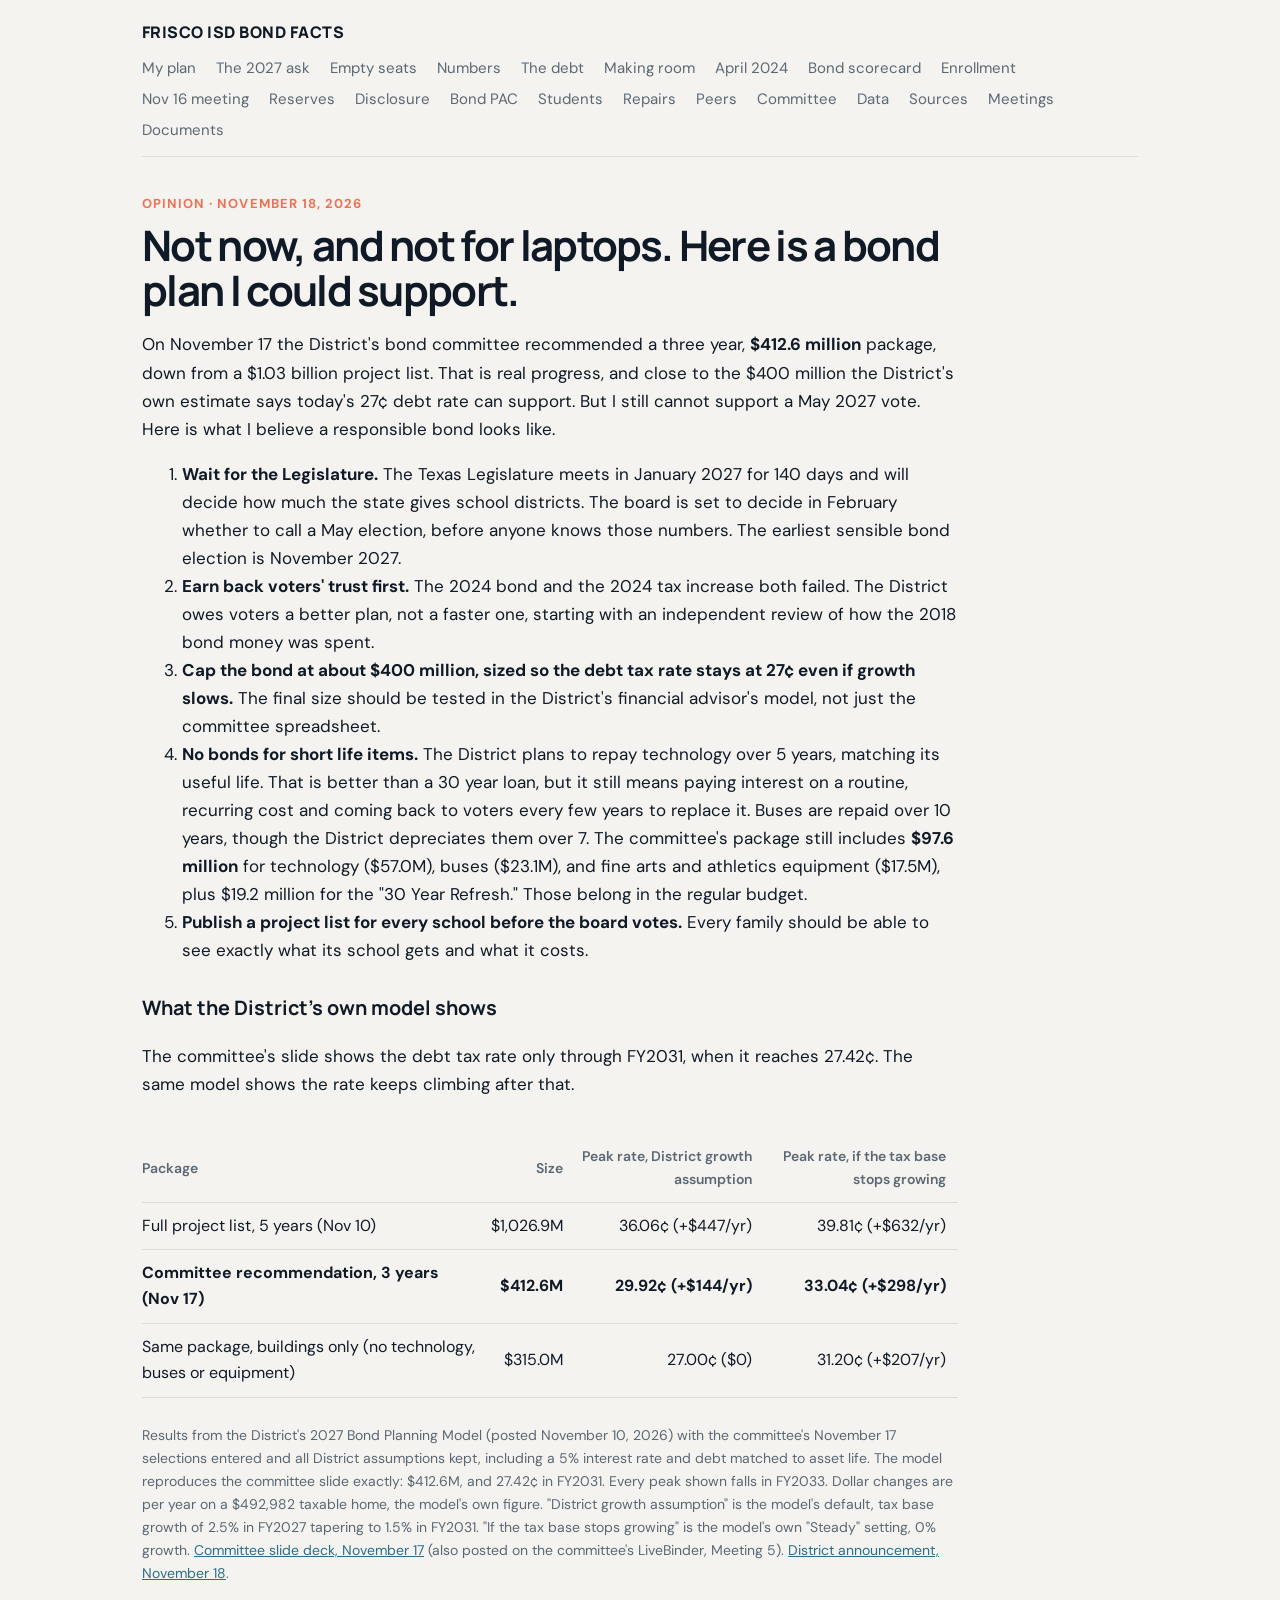
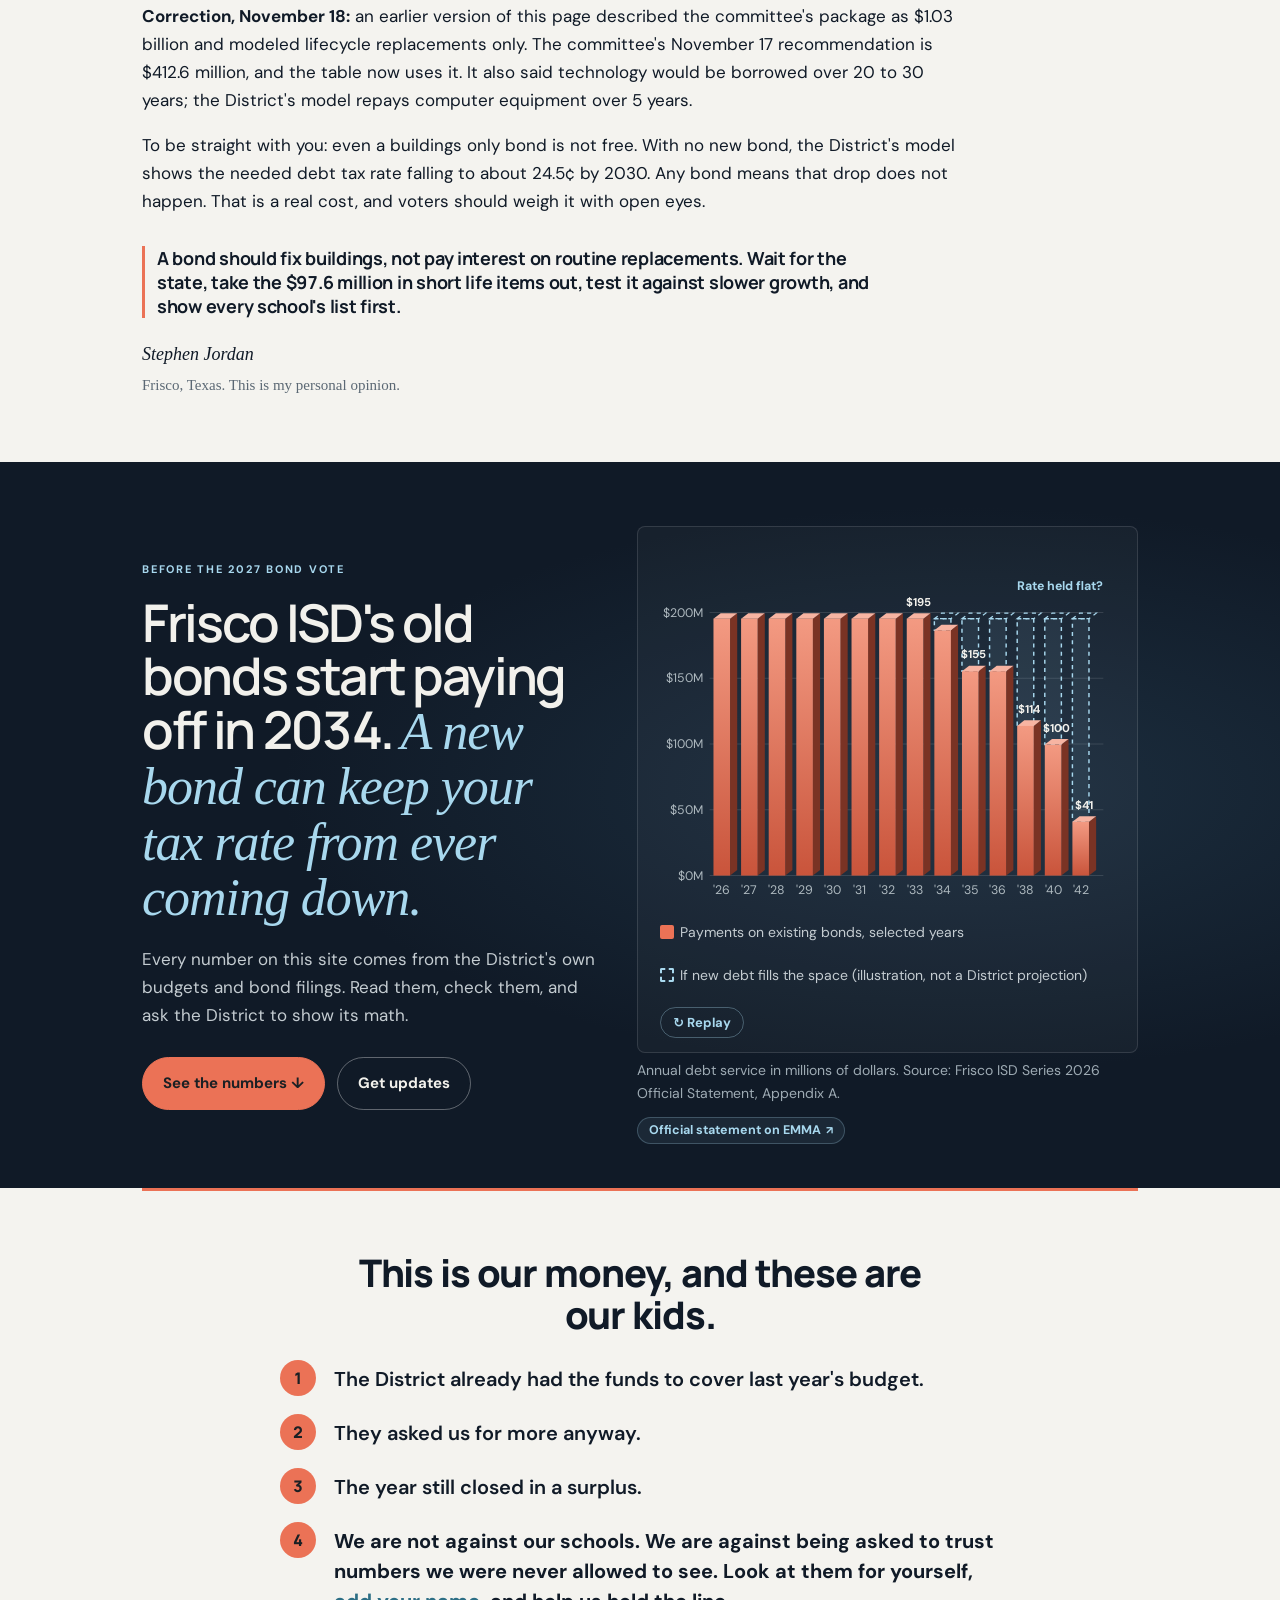
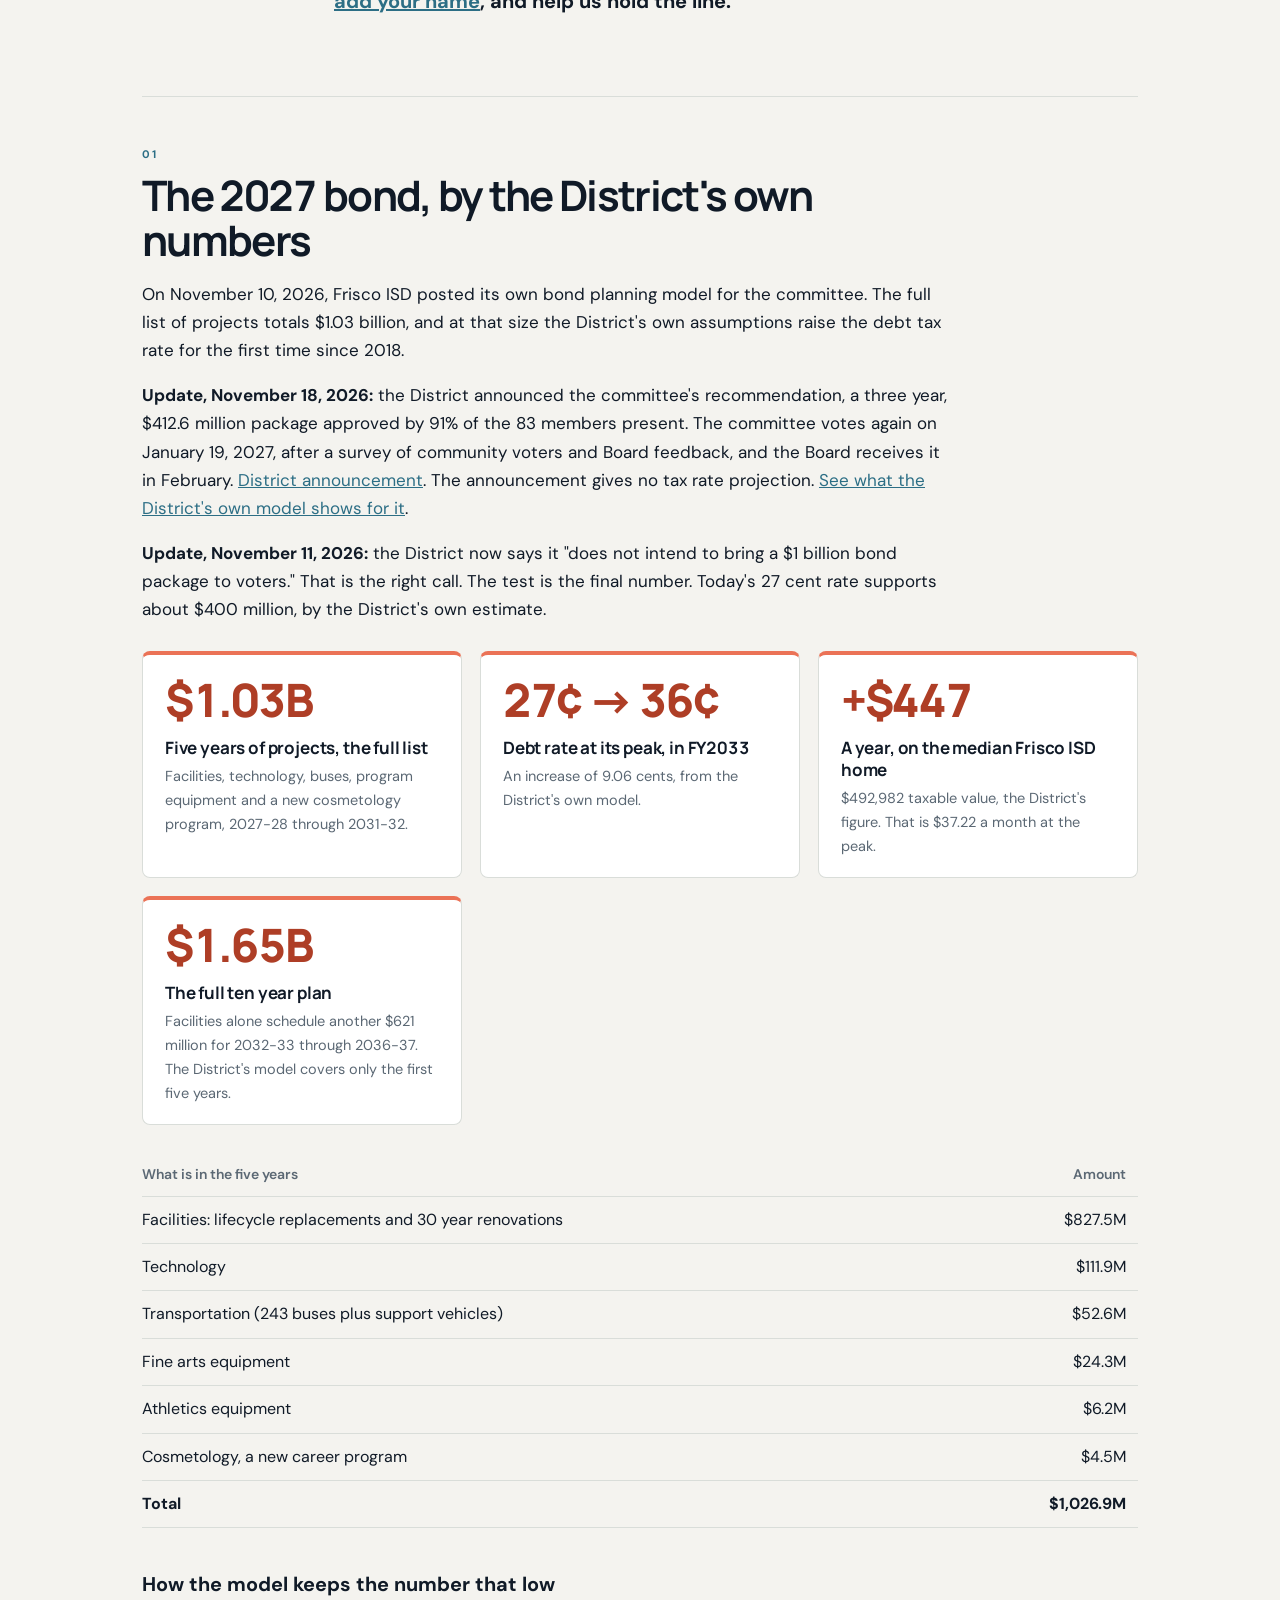
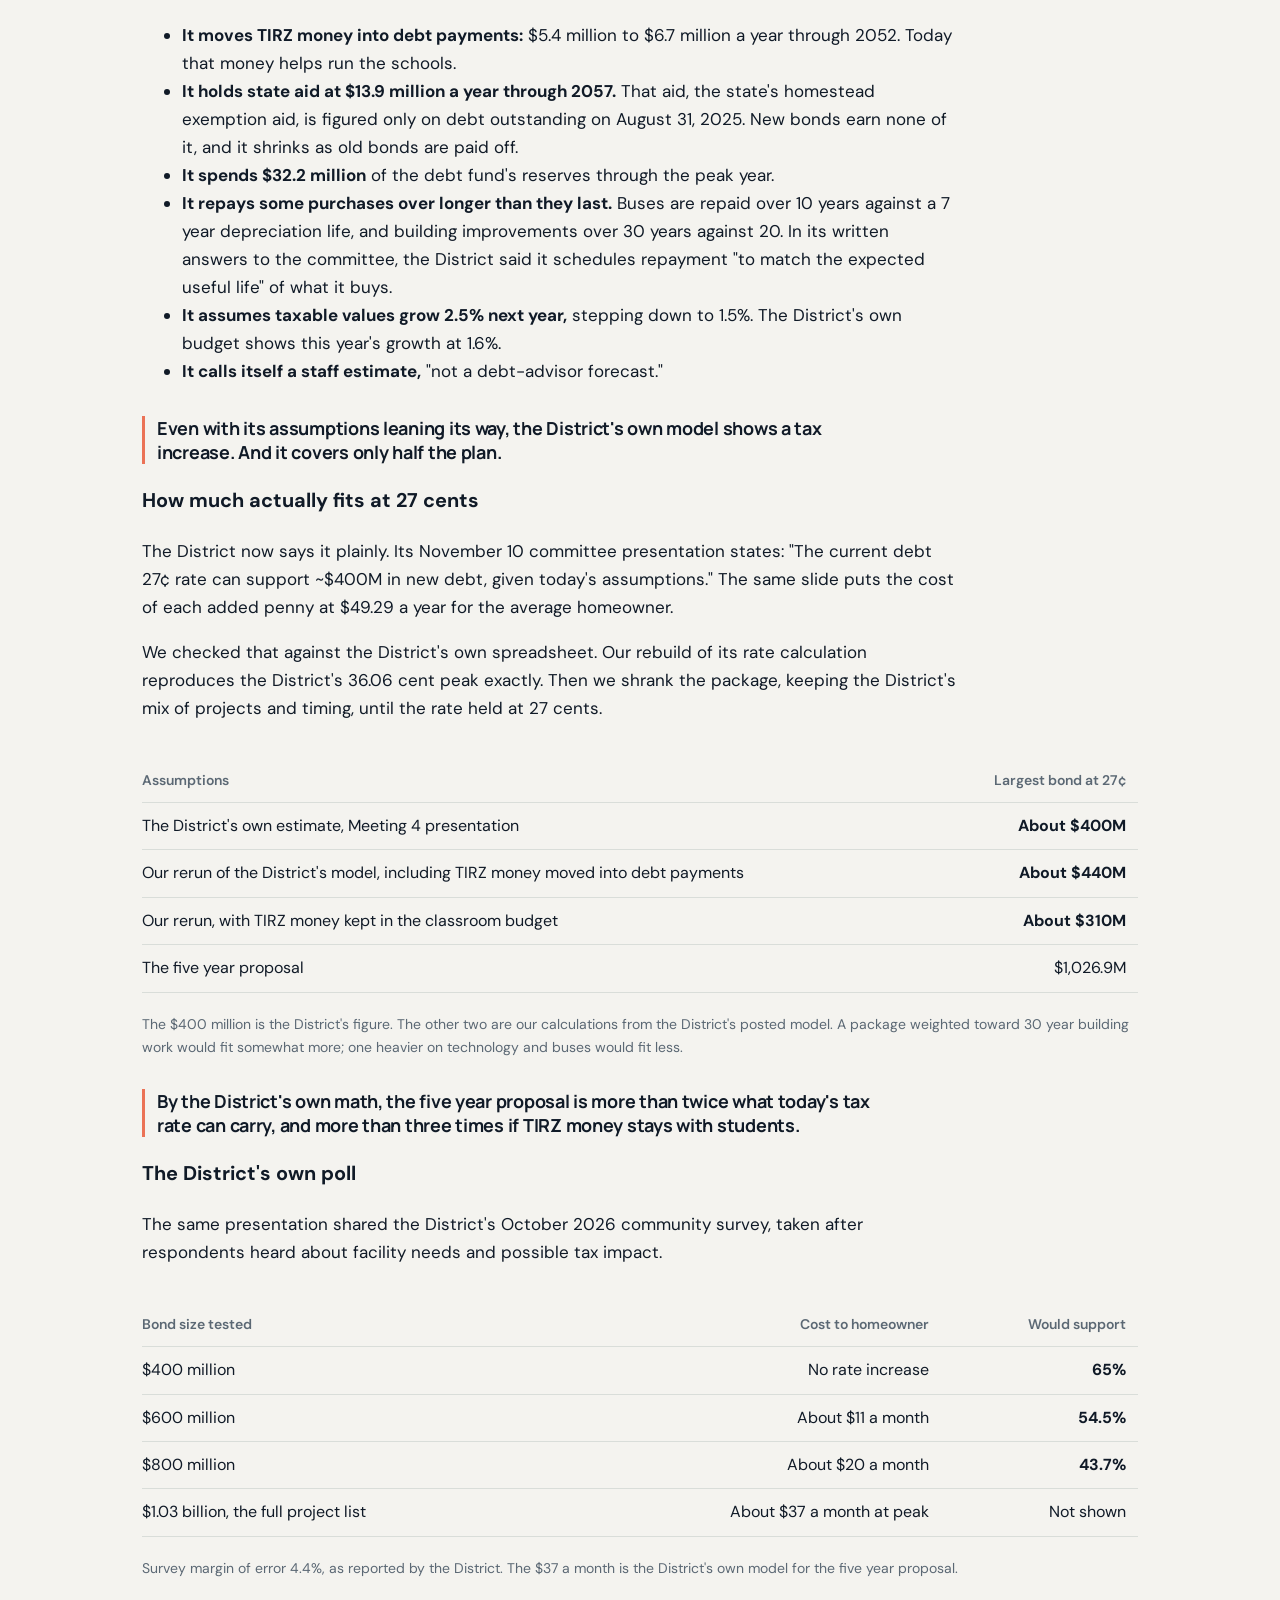
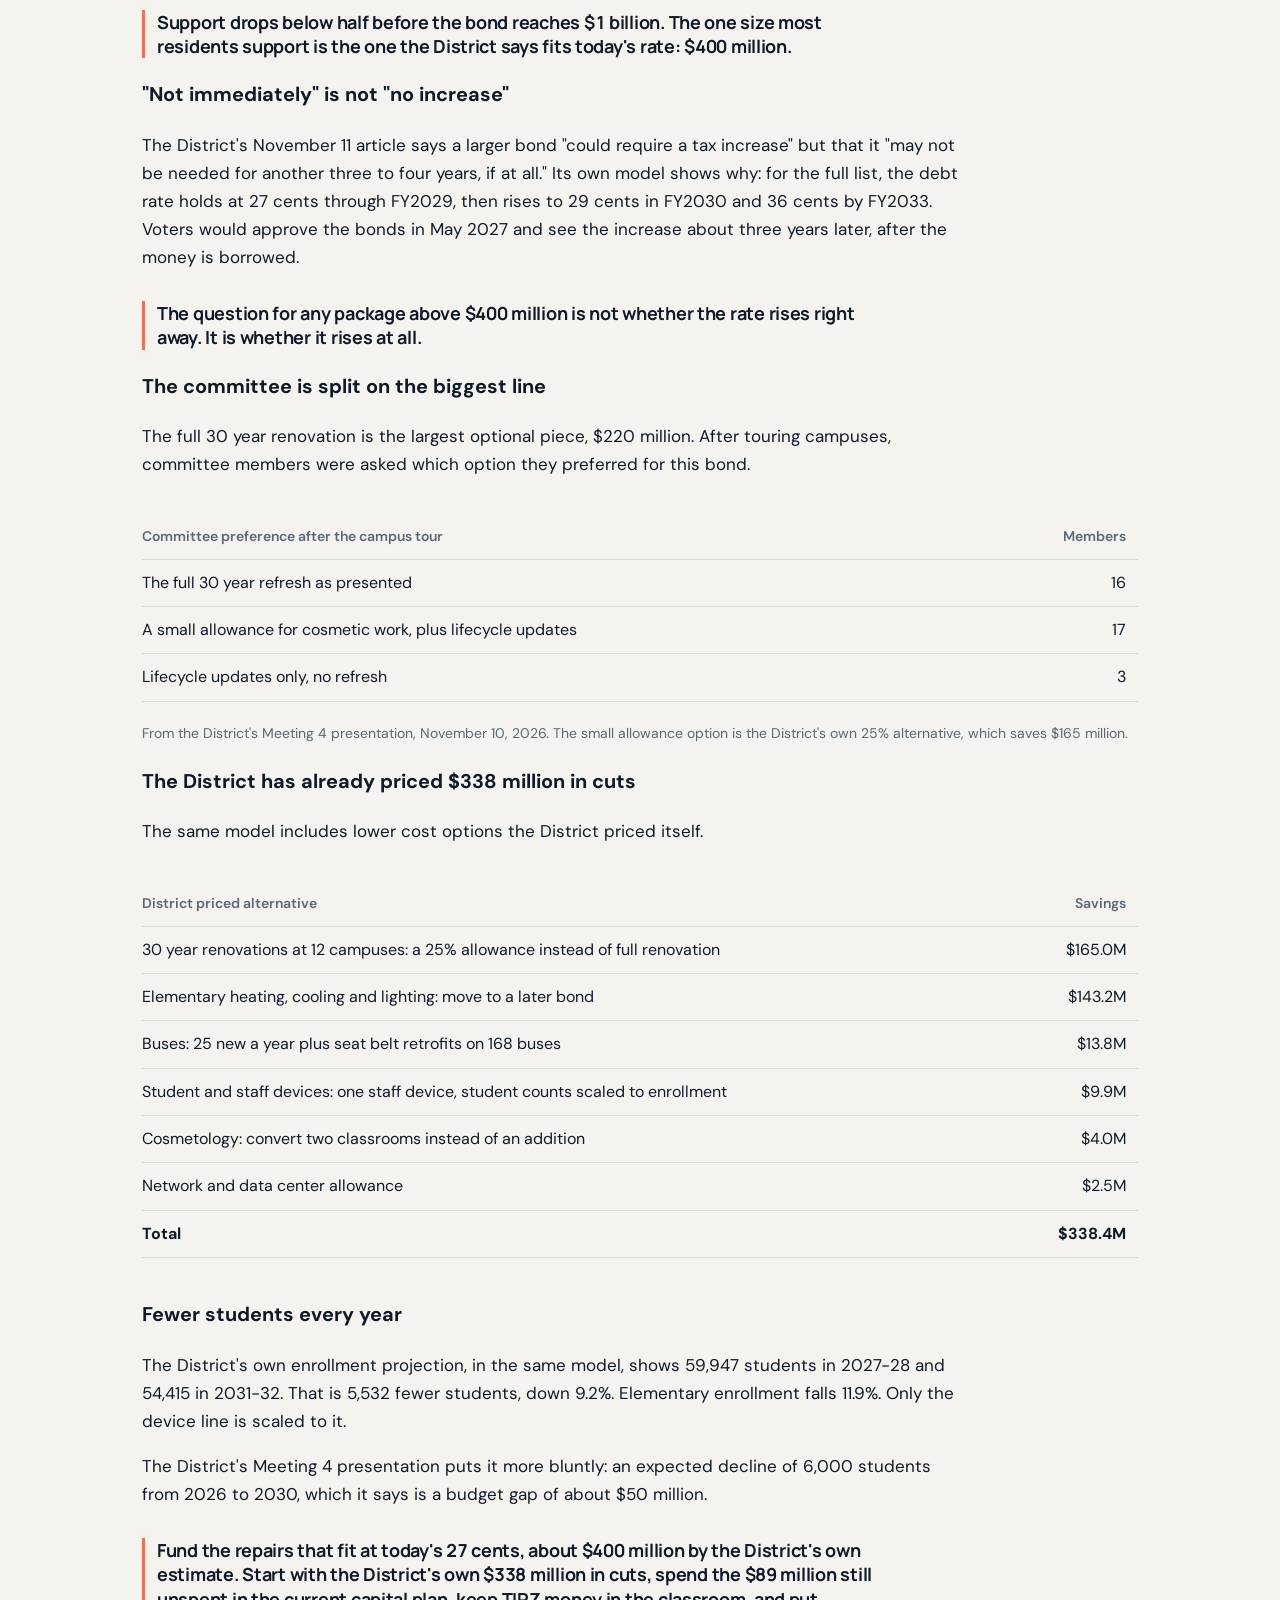
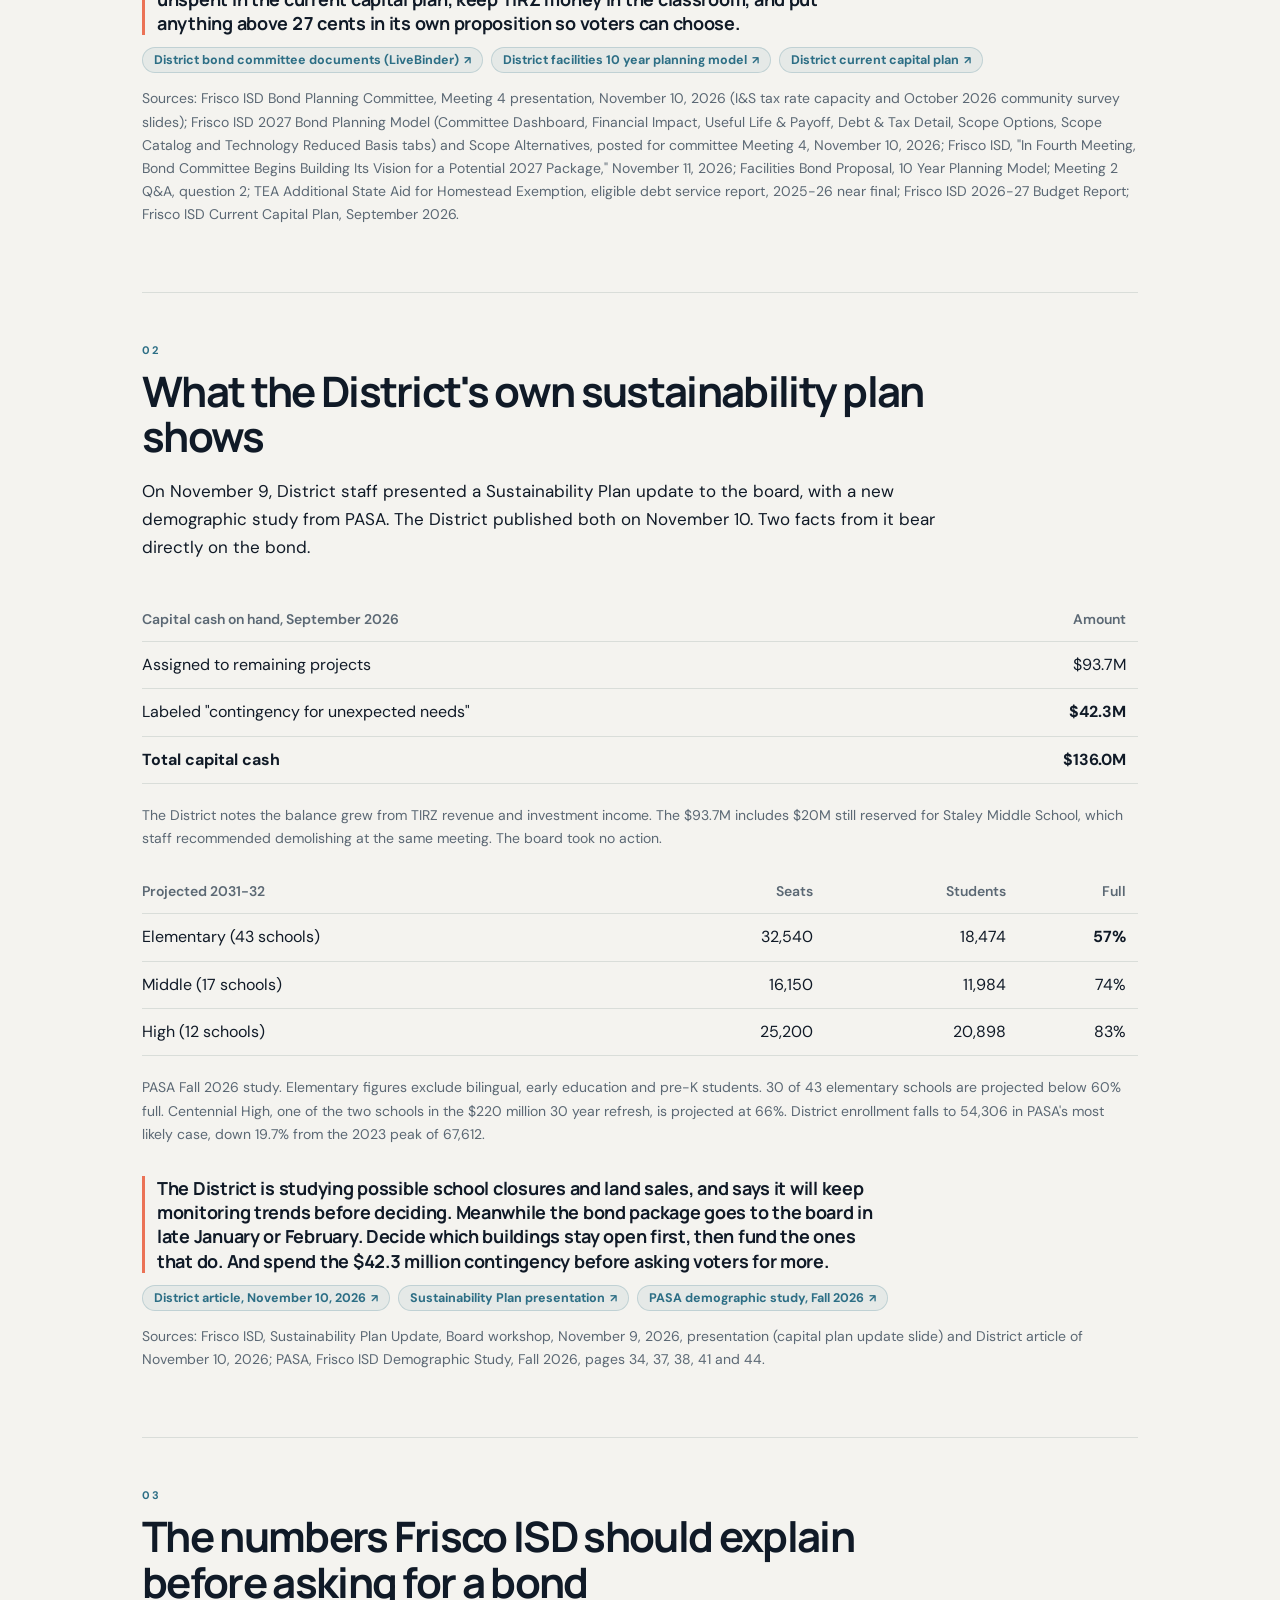
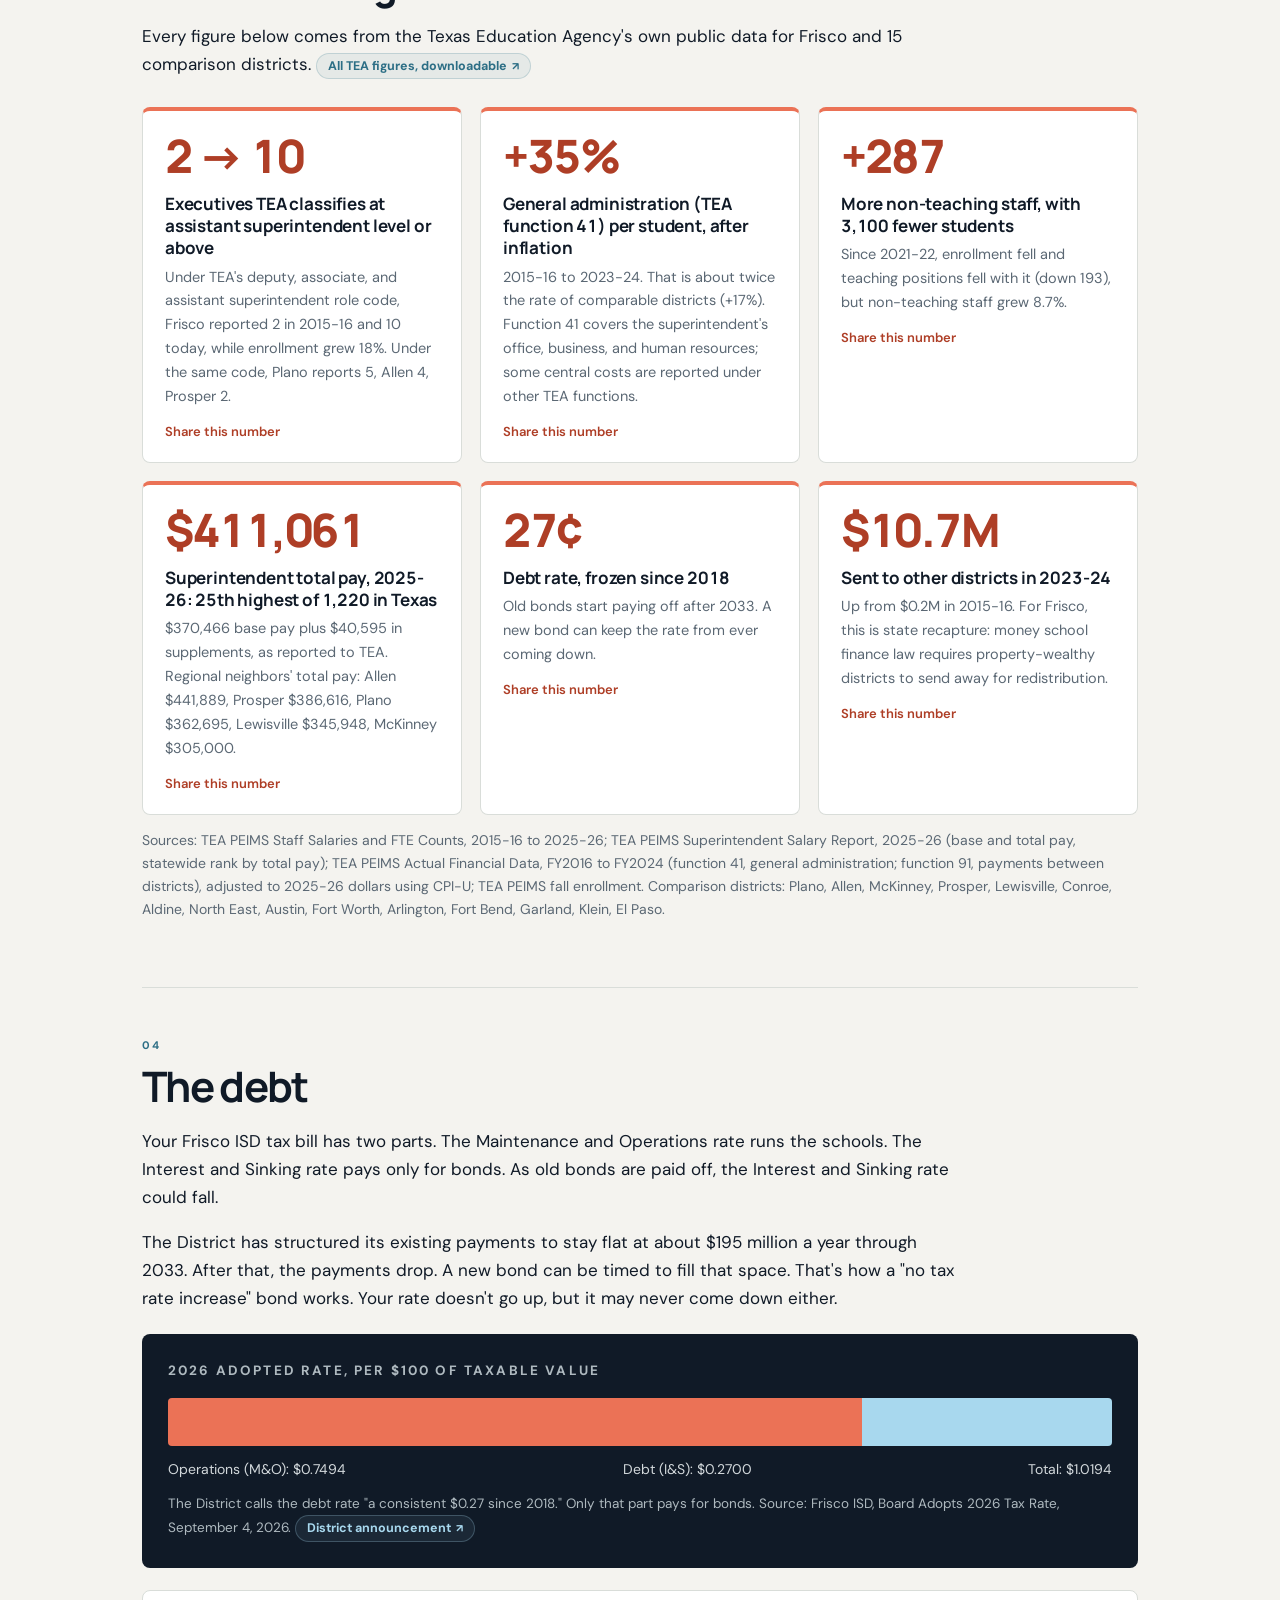
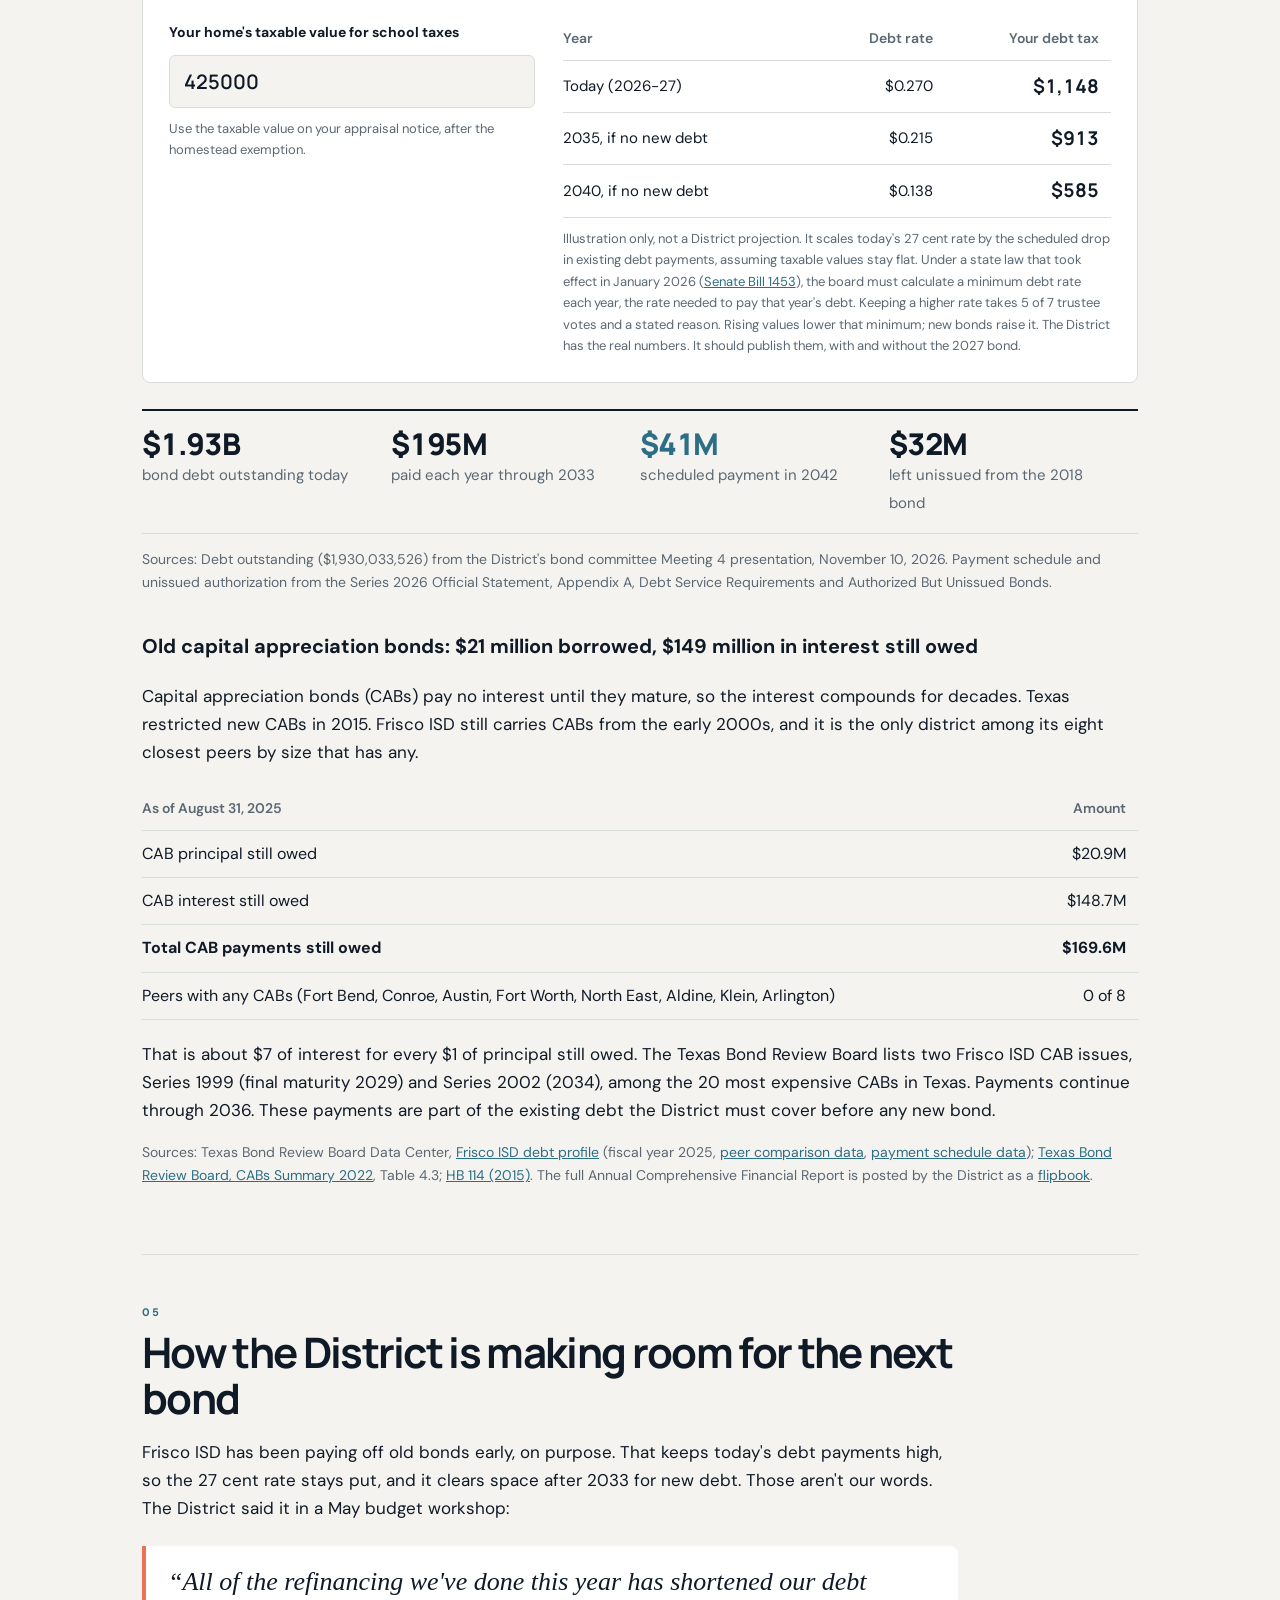
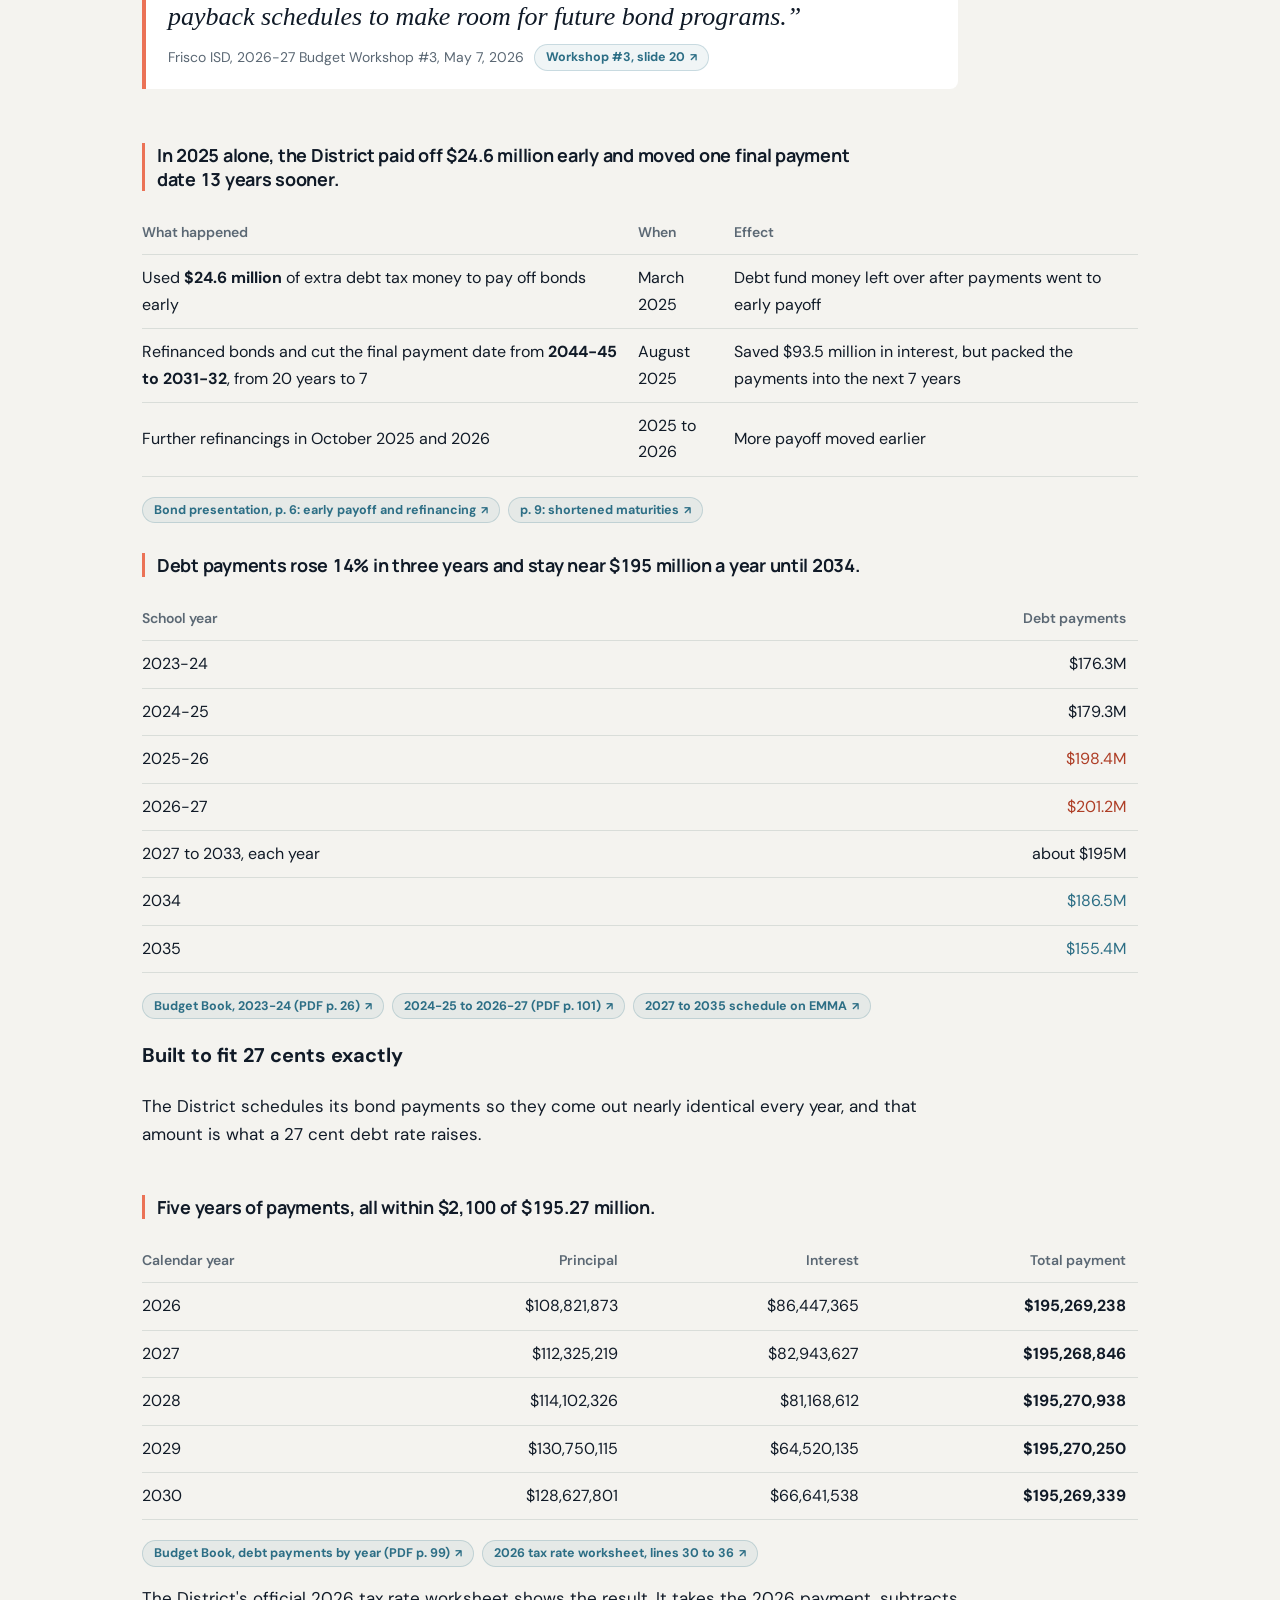
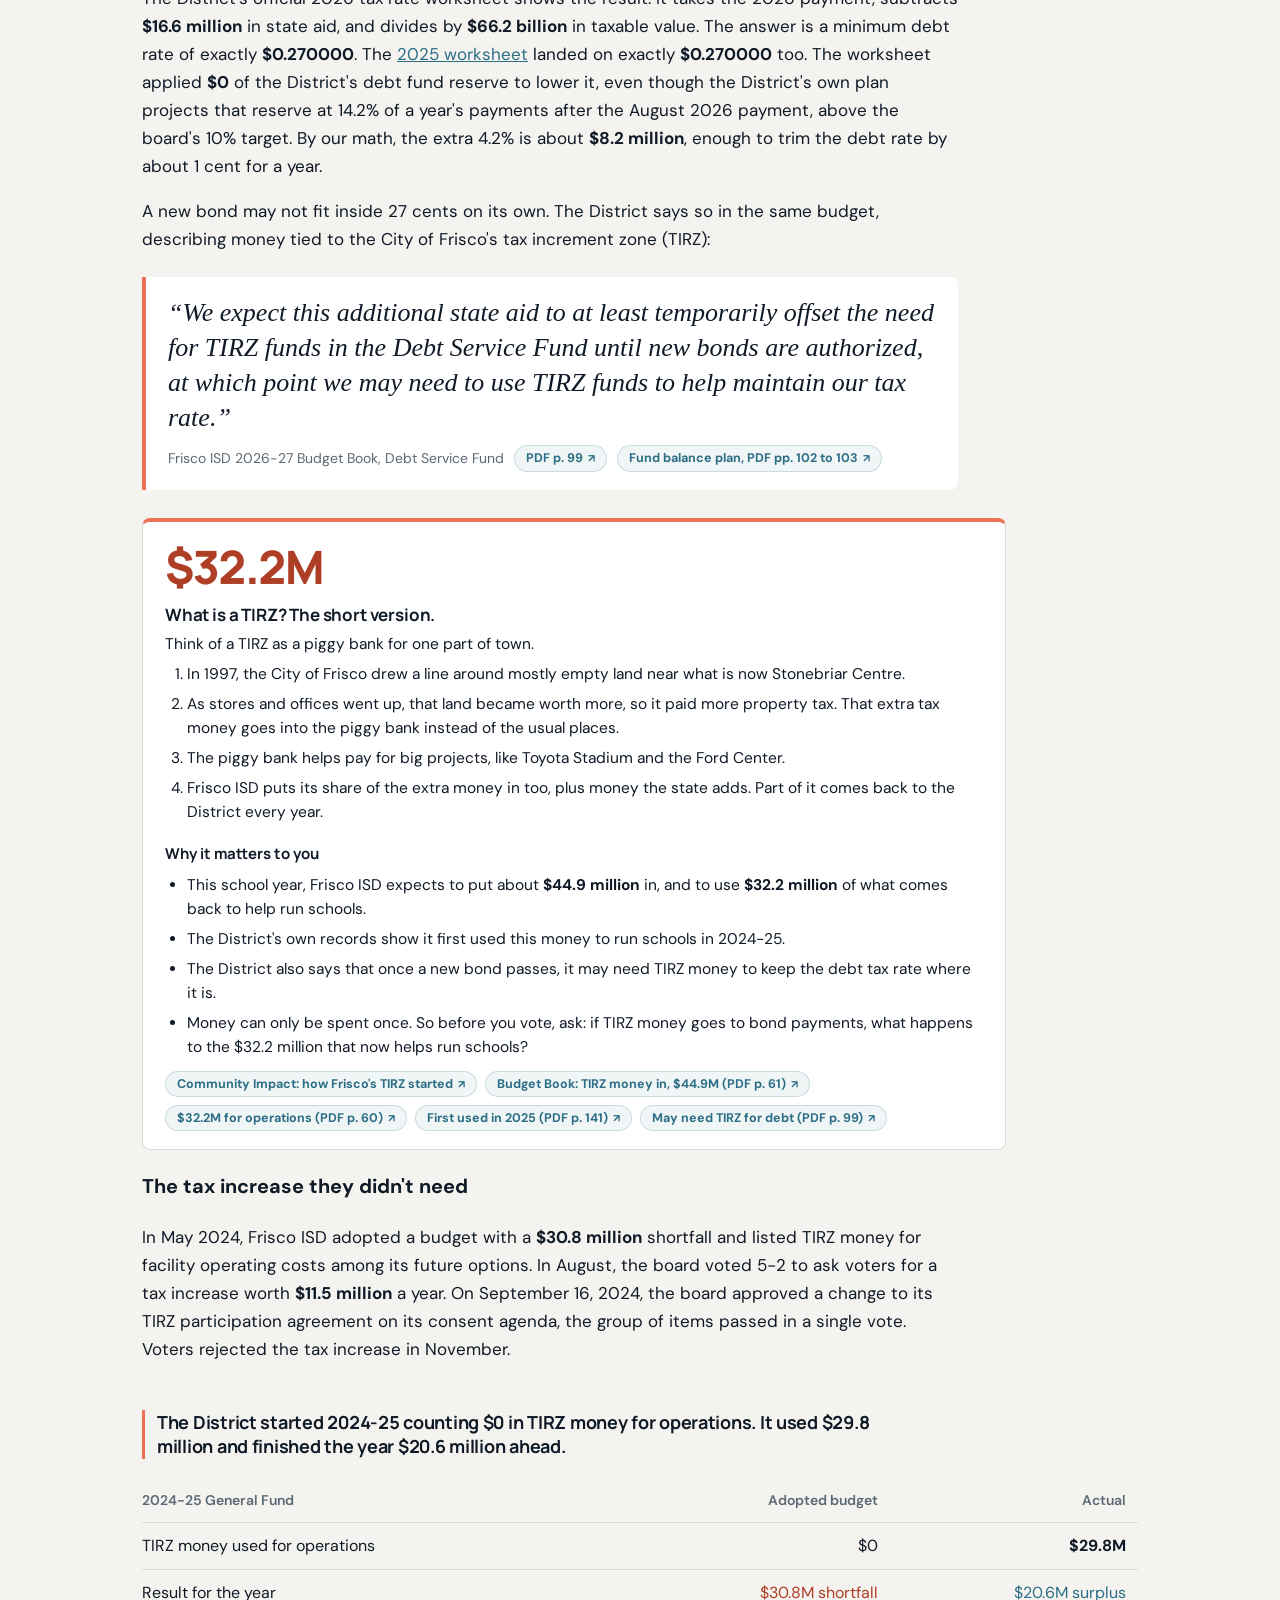
==== commit 12002a9f: "SEO and security fixes from Screaming Frog crawl Headings, titles, descriptions, canonicals, social " ====
--- a/index.html
+++ b/index.html
@@ -11,8 +11,8 @@
 </script>
 <meta charset="utf-8">
 <meta name="viewport" content="width=device-width, initial-scale=1, viewport-fit=cover">
-<title>Frisco ISD Bond Facts: the District's own numbers before the 2027 bond vote</title>
-<meta name="description" content="Frisco ISD's old bonds start paying off in 2034. A new bond can keep your tax rate from ever coming down. Debt, spending, and campaign money, sourced to the District's own documents.">
+<title>Frisco ISD Bond Facts: the 2027 bond, by the numbers</title>
+<meta name="description" content="Frisco ISD's old bonds start paying off in 2034. A new bond can keep your tax rate from coming down. Debt, spending and votes, all sourced.">
 <link rel="canonical" href="https://friscoisdbondfacts.com/">
 <link rel="alternate" type="application/rss+xml" title="Frisco ISD Bond Facts" href="/feed.xml">
 <meta name="theme-color" content="#101A27">
@@ -90,9 +90,10 @@
 .hero{position:relative;isolation:isolate;color:#F2F1EC;padding:64px 0 44px;display:grid;grid-template-columns:minmax(0,1fr) minmax(0,1.1fr);gap:40px;align-items:center}
 .hero::before{content:"";position:absolute;inset:0 calc(50% - 50vw);background:radial-gradient(ellipse at 75% 45%,#2F4E6466,transparent 50%),var(--navy);z-index:-1}
 .eyebrow{font-size:11px;letter-spacing:.16em;text-transform:uppercase;font-weight:700;color:var(--sky);margin:0 0 18px}
-.hero h1{font-family:var(--head);font-weight:600;
+.brand-h{margin:0;font-size:inherit;line-height:inherit;font-weight:inherit;flex-shrink:0}
+.hero .headline{font-family:var(--head);font-weight:600;
   font-size:clamp(36px,4.3vw,52px);line-height:1.03;letter-spacing:-.045em;margin:0 0 20px}
-.hero h1 em{font-family:Georgia,"Times New Roman",serif;font-weight:400;font-style:italic;color:var(--sky);letter-spacing:-.02em}
+.hero .headline em{font-family:Georgia,"Times New Roman",serif;font-weight:400;font-style:italic;color:var(--sky);letter-spacing:-.02em}
 .hero p.lede{font-size:17px;color:#C4CCD1;max-width:48ch;margin:0}
 .actions{display:flex;flex-wrap:wrap;gap:12px;margin:28px 0 0}
 .hero .btn{margin:0}
@@ -208,7 +209,7 @@
   nav{flex-wrap:wrap;overflow-x:visible;gap:6px 14px}
   nav a{font-size:14px}
   .hero{padding:32px 0 24px}
-  .hero h1{font-size:32px;line-height:1.06}
+  .hero .headline{font-size:32px;line-height:1.06}
   .hero p.lede{font-size:16px}
   .chart{padding:14px 10px 10px}
   section h2{font-size:27px}
@@ -231,11 +232,11 @@
 <a class="skip" href="#main">Skip to content</a>
 <div class="wrap">
 <header class="top">
-  <a class="brand" href="#">Frisco ISD Bond Facts</a>
+  <h1 class="brand-h"><a class="brand" href="/">Frisco ISD Bond Facts</a></h1>
   <button class="menu-btn" type="button" aria-expanded="false" aria-controls="site-nav"><svg viewBox="0 0 24 24" aria-hidden="true"><path d="M3 6h18M3 12h18M3 18h18" stroke="currentColor" stroke-width="2.2" stroke-linecap="round"/></svg>Menu</button>
   <nav id="site-nav" aria-label="Sections">
     <div class="nav-head"><span>Sections</span><button class="nav-close" type="button" aria-label="Close menu">&times;</button></div>
-    <a href="#my-plan">My plan</a><a href="#the-ask">The 2027 ask</a><a href="#sustainability">Empty seats</a><a href="#numbers">Numbers</a><a href="#debt">The debt</a><a href="#room">Making room</a><a href="#they-knew">April 2024</a><a href="#bond-scorecard">Bond scorecard</a><a href="#enrollment">Enrollment</a><a href="#nov16">Nov 16 meeting</a><a href="#reserves">Reserves</a><a href="#disclosure">Disclosure</a><a href="#pac">Bond PAC</a><a href="#students">Students</a><a href="#repairs">Repairs</a><a href="#peers">Peers</a><a href="#committee">Committee</a><a href="#data">Data</a><a href="#sources">Sources</a><a href="/meetings">Meetings</a><a href="/documents">Documents</a>
+    <a href="#my-plan">My plan</a><a href="#the-ask">The 2027 ask</a><a href="#sustainability">Empty seats</a><a href="#numbers">Numbers</a><a href="#debt">The debt</a><a href="#room">Making room</a><a href="#they-knew">April 2024</a><a href="#bond-scorecard">Bond scorecard</a><a href="#enrollment">Enrollment</a><a href="#nov16">Nov 16 meeting</a><a href="#reserves">Reserves</a><a href="#disclosure">Disclosure</a><a href="#pac">Bond PAC</a><a href="#students">Students</a><a href="#repairs">Repairs</a><a href="#peers">Peers</a><a href="#committee">Committee</a><a href="#data">Data</a><a href="#sources">Sources</a><a href="/meetings/">Meetings</a><a href="/documents">Documents</a>
   </nav>
 </header>
 <main id="main">
@@ -280,7 +281,7 @@
 <div class="hero">
   <div class="hero-copy">
     <p class="eyebrow">Before the 2027 bond vote</p>
-    <h1>Frisco ISD's old bonds start paying off in 2034. <em>A new bond can keep your tax rate from ever coming down.</em></h1>
+    <h2 class="headline">Frisco ISD's old bonds start paying off in 2034. <em>A new bond can keep your tax rate from ever coming down.</em></h2>
     <p class="lede">Every number on this site comes from the District's own budgets and bond filings. Read them, check them, and ask the District to show its math.</p>
     <div class="actions">
       <a class="btn" href="#numbers">See the numbers &darr;</a>
@@ -609,7 +610,7 @@
       <li>The District also says that once a new bond passes, it may need TIRZ money to keep the debt tax rate where it is.</li>
       <li>Money can only be spent once. So before you vote, ask: if TIRZ money goes to bond payments, what happens to the $32.2 million that now helps run schools?</li>
     </ul>
-    <div class="receipts"><a class="sm" href="https://communityimpact.com/frisco/tax-increment-reinvestment-zone/" target="_blank" rel="noopener">Community Impact: how Frisco's TIRZ started</a><a class="sm" href="https://sf1.friscoisd.org/departments/finance/financial-transparency/tax-increment-reinvestment-zone" target="_blank" rel="noopener">Frisco ISD: Toyota Stadium and Ford Center</a><a class="sm" href="/docs/2026-06_frisco-isd-2026-27-official-budget-book.pdf#page=61" target="_blank" rel="noopener">Budget Book: TIRZ money in, $44.9M (PDF p. 61)</a><a class="sm" href="/docs/2026-06_frisco-isd-2026-27-official-budget-book.pdf#page=60" target="_blank" rel="noopener">$32.2M for operations (PDF p. 60)</a><a class="sm" href="/docs/2026-06_frisco-isd-2026-27-official-budget-book.pdf#page=141" target="_blank" rel="noopener">First used in 2025 (PDF p. 141)</a><a class="sm" href="/docs/2026-06_frisco-isd-2026-27-official-budget-book.pdf#page=99" target="_blank" rel="noopener">May need TIRZ for debt (PDF p. 99)</a></div>
+    <div class="receipts"><a class="sm" href="https://communityimpact.com/frisco/tax-increment-reinvestment-zone/" target="_blank" rel="noopener">Community Impact: how Frisco's TIRZ started</a><a class="sm" href="/docs/2026-06_frisco-isd-2026-27-official-budget-book.pdf#page=61" target="_blank" rel="noopener">Budget Book: TIRZ money in, $44.9M (PDF p. 61)</a><a class="sm" href="/docs/2026-06_frisco-isd-2026-27-official-budget-book.pdf#page=60" target="_blank" rel="noopener">$32.2M for operations (PDF p. 60)</a><a class="sm" href="/docs/2026-06_frisco-isd-2026-27-official-budget-book.pdf#page=141" target="_blank" rel="noopener">First used in 2025 (PDF p. 141)</a><a class="sm" href="/docs/2026-06_frisco-isd-2026-27-official-budget-book.pdf#page=99" target="_blank" rel="noopener">May need TIRZ for debt (PDF p. 99)</a></div>
   </div>
   <div class="prose">
     <h3>The tax increase they didn't need</h3>
@@ -806,7 +807,7 @@
     <h2>Fall 2026: $249 million in reserve</h2>
     <p>The District's own first-quarter report, posted for the October 19, 2026 board meeting, shows the general fund held <strong>$249.2 million</strong> on September 30, 2026. That is 31% of the annual budget, unassigned, meaning it is not set aside for anything specific. The District projects ending the school year with about <strong>$253.7 million</strong> in unassigned reserves, after a planned draw of roughly $5.7 million.</p>
   </div>
-  <figure style="margin:26px 0 8px"><img src="/img/2026-10-15_q1-reserve-graphic.webp" width="1200" height="800" loading="lazy" decoding="async" style="display:block;width:100%;max-width:900px;height:auto;border-radius:6px;border:1px solid var(--rule)" alt="Graphic: Frisco ISD has a $249 million reserve in the general fund as of September 30, 2026, 31% of the annual budget and not set aside for anything specific, with a projected $254 million at year end. Before a new bond vote: how much of the reserve will the District keep, what is it for, and why can't repairs on buildings it already owns start with this money?"><figcaption class="src">Figures from the District's FY2027 first-quarter budget report. Building image is illustrative.</figcaption></figure>
+  <figure style="margin:26px 0 8px"><img src="/img/2026-10-15_q1-reserve-graphic.webp" width="1200" height="800" loading="lazy" decoding="async" style="display:block;width:100%;max-width:900px;height:auto;border-radius:6px;border:1px solid var(--rule)" alt="Graphic: Frisco ISD general fund reserve of $249 million on September 30, 2026" title="Frisco ISD general fund reserve, September 30, 2026"><figcaption class="src">Figures from the District's FY2027 first-quarter budget report. Building image is illustrative.</figcaption></figure>
   <div class="tablewrap">
   <p class="takeaway">After two years of balanced budgets without the rejected tax increase, the reserve is still about a quarter of a billion dollars.</p>
   <table>
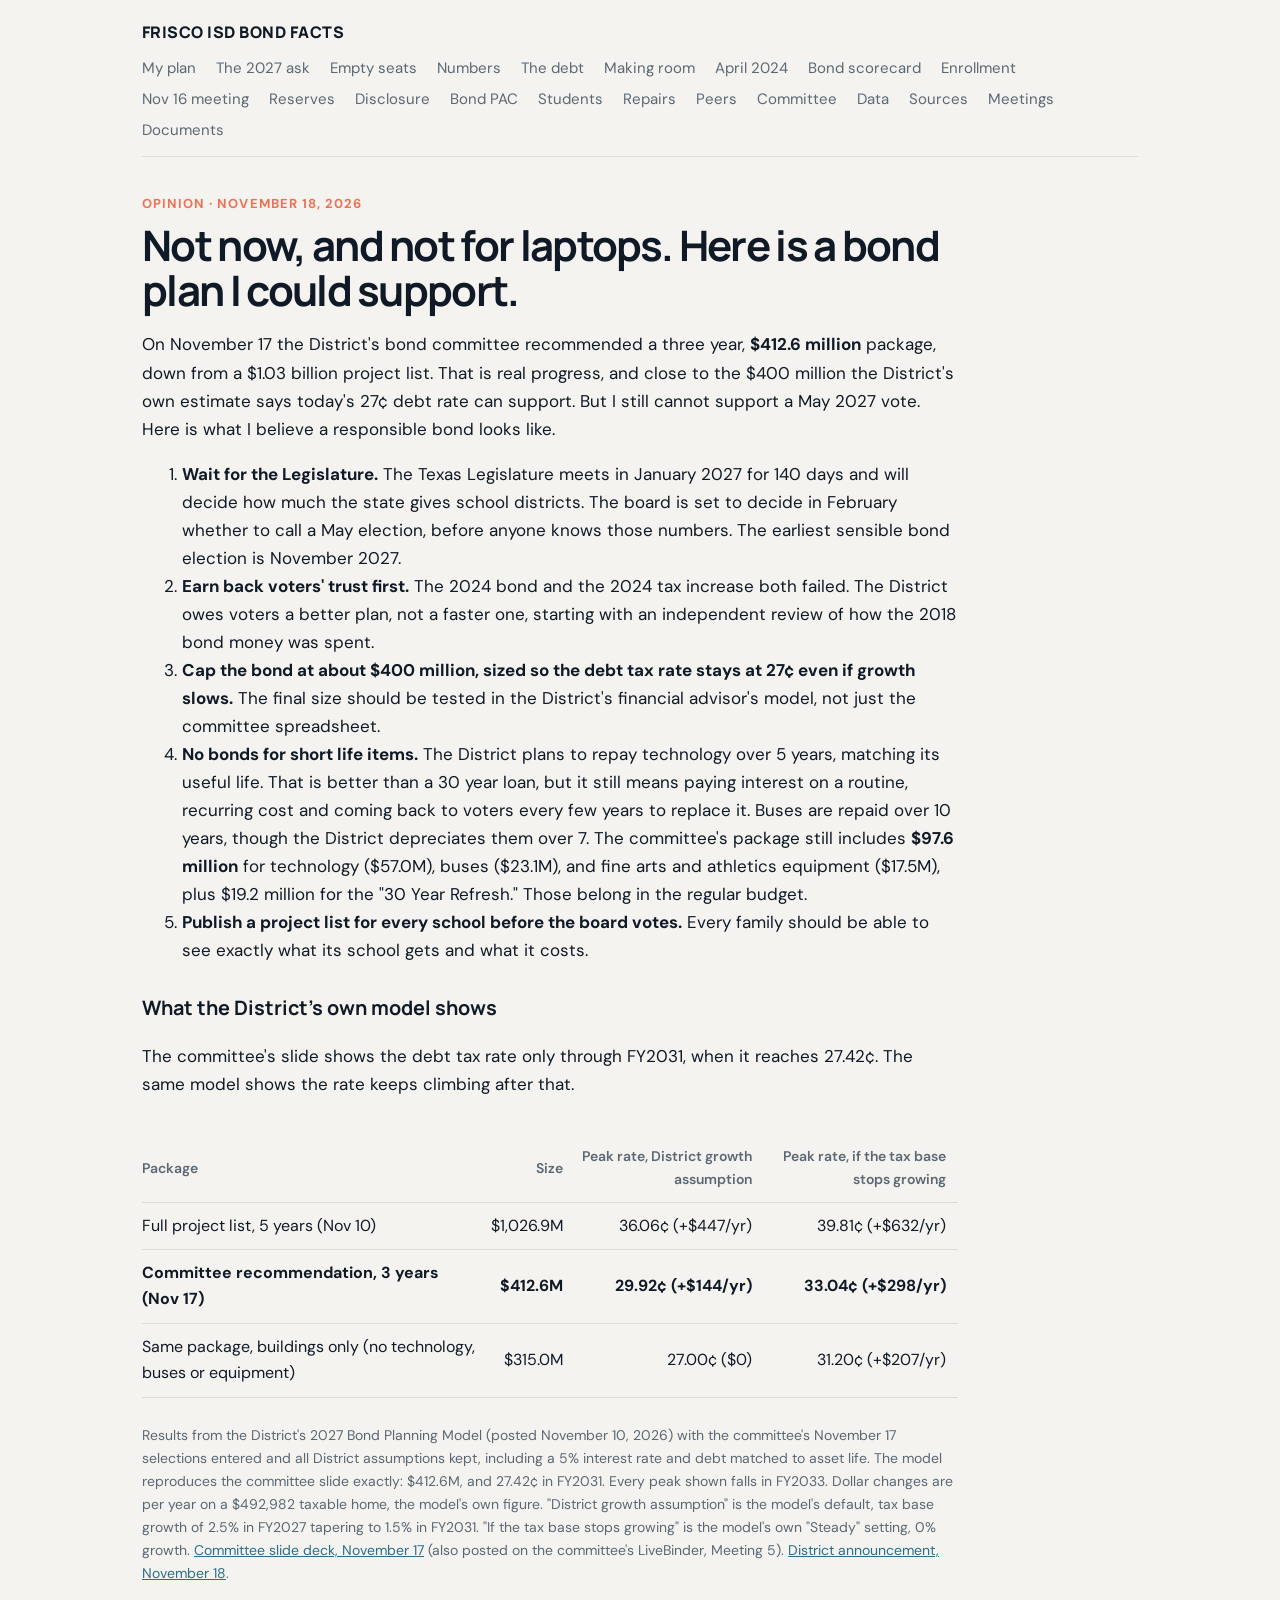
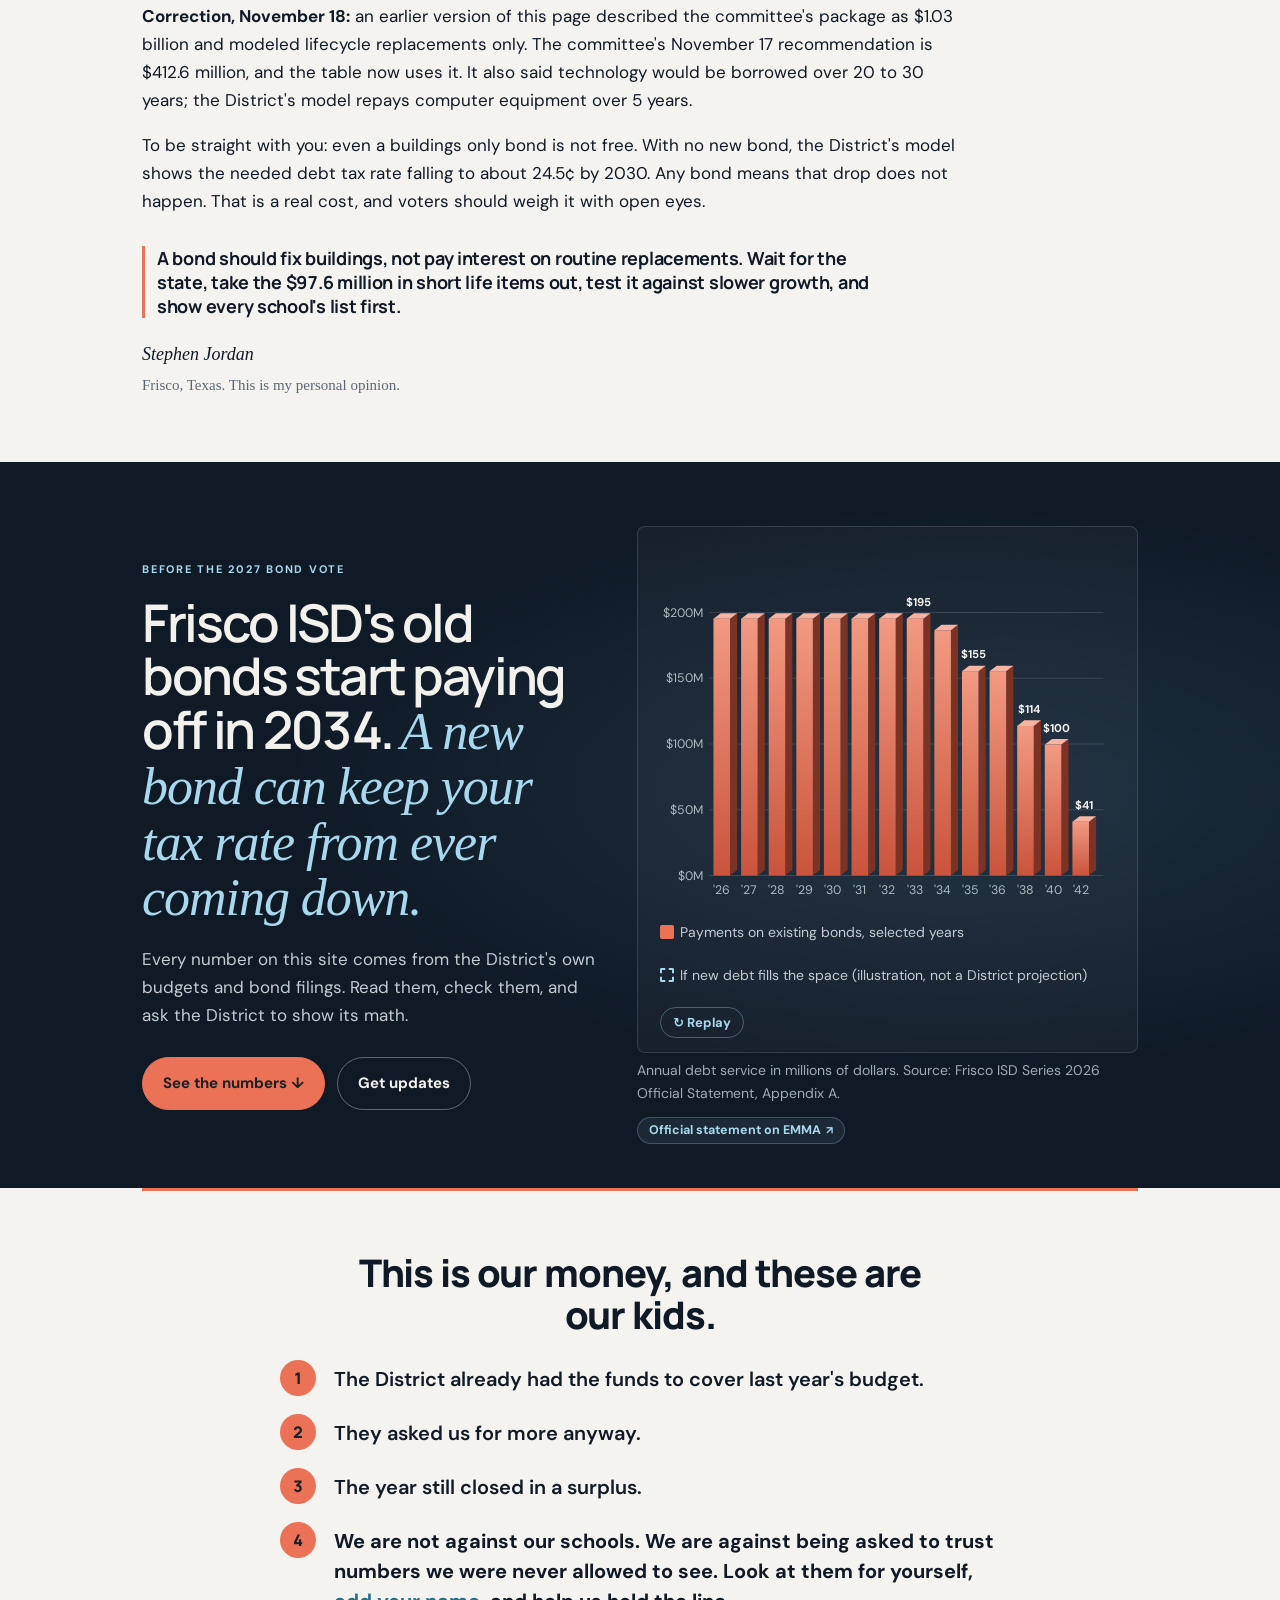
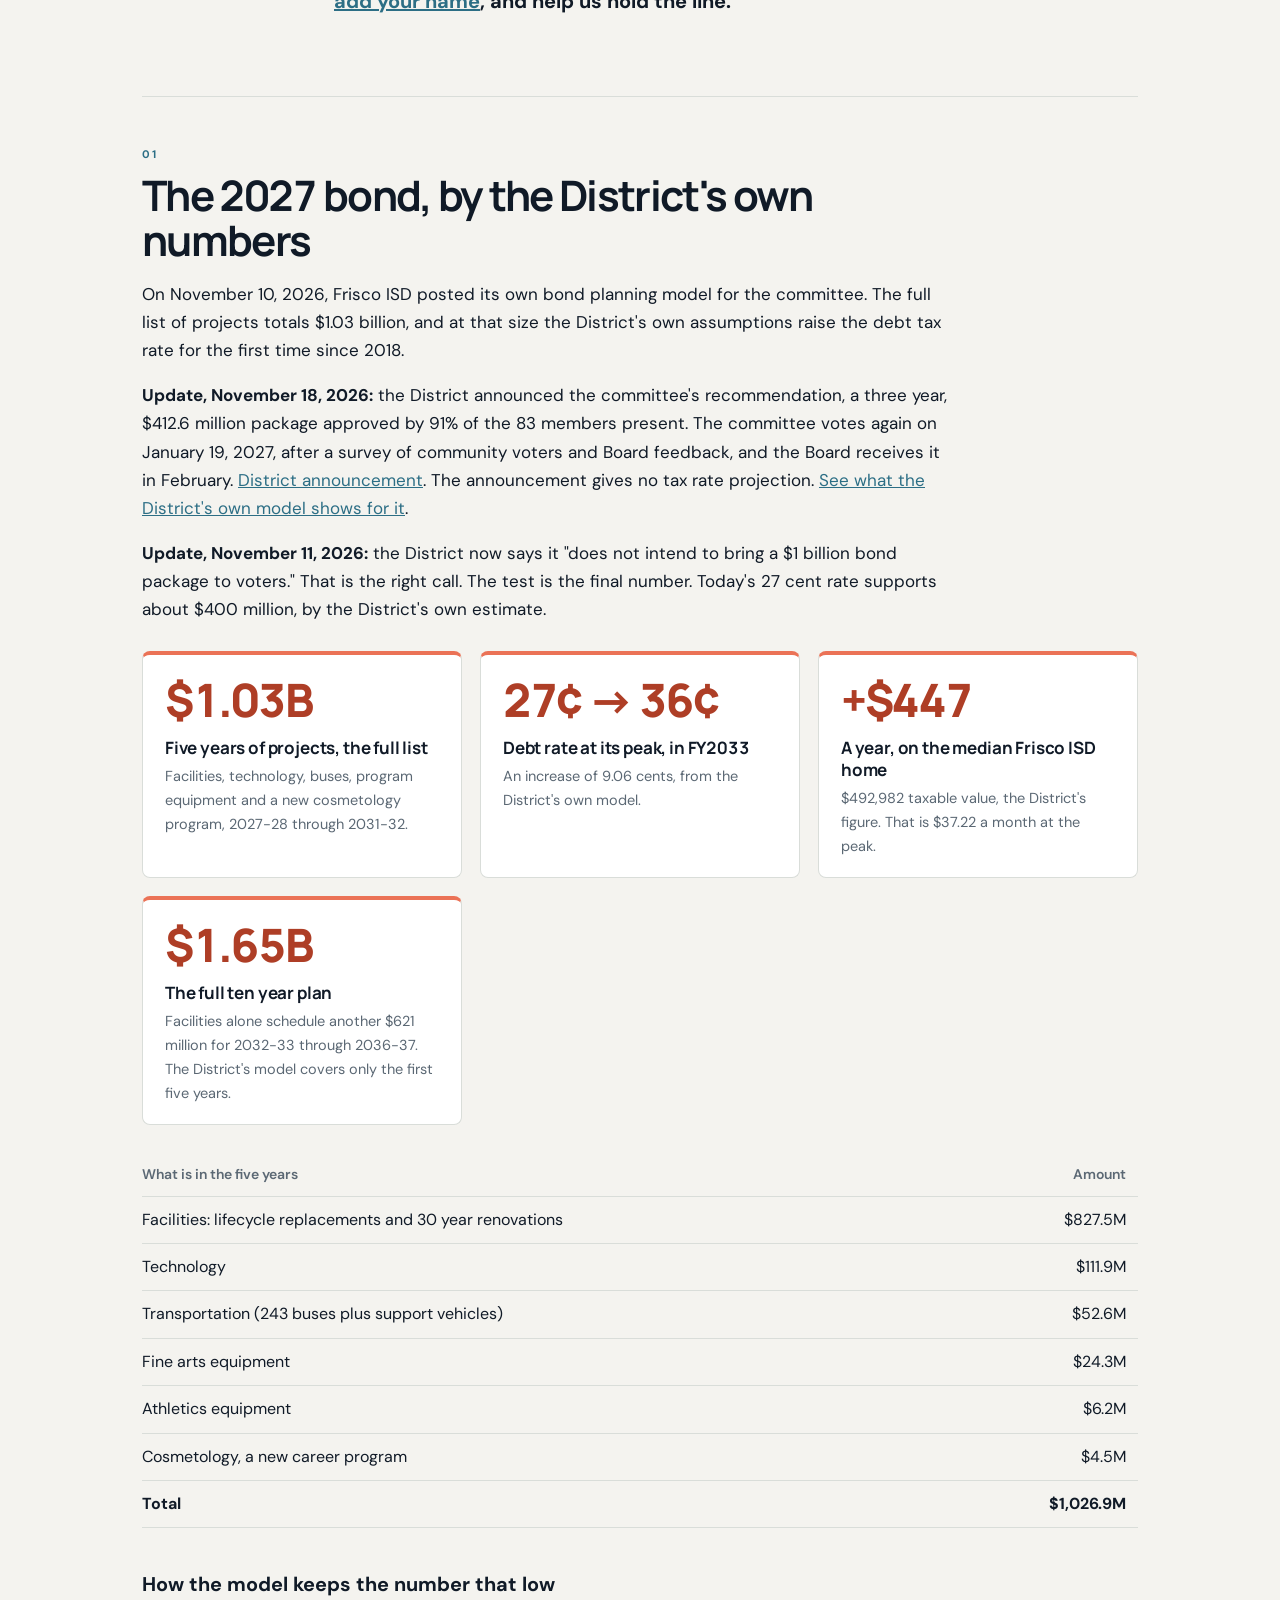
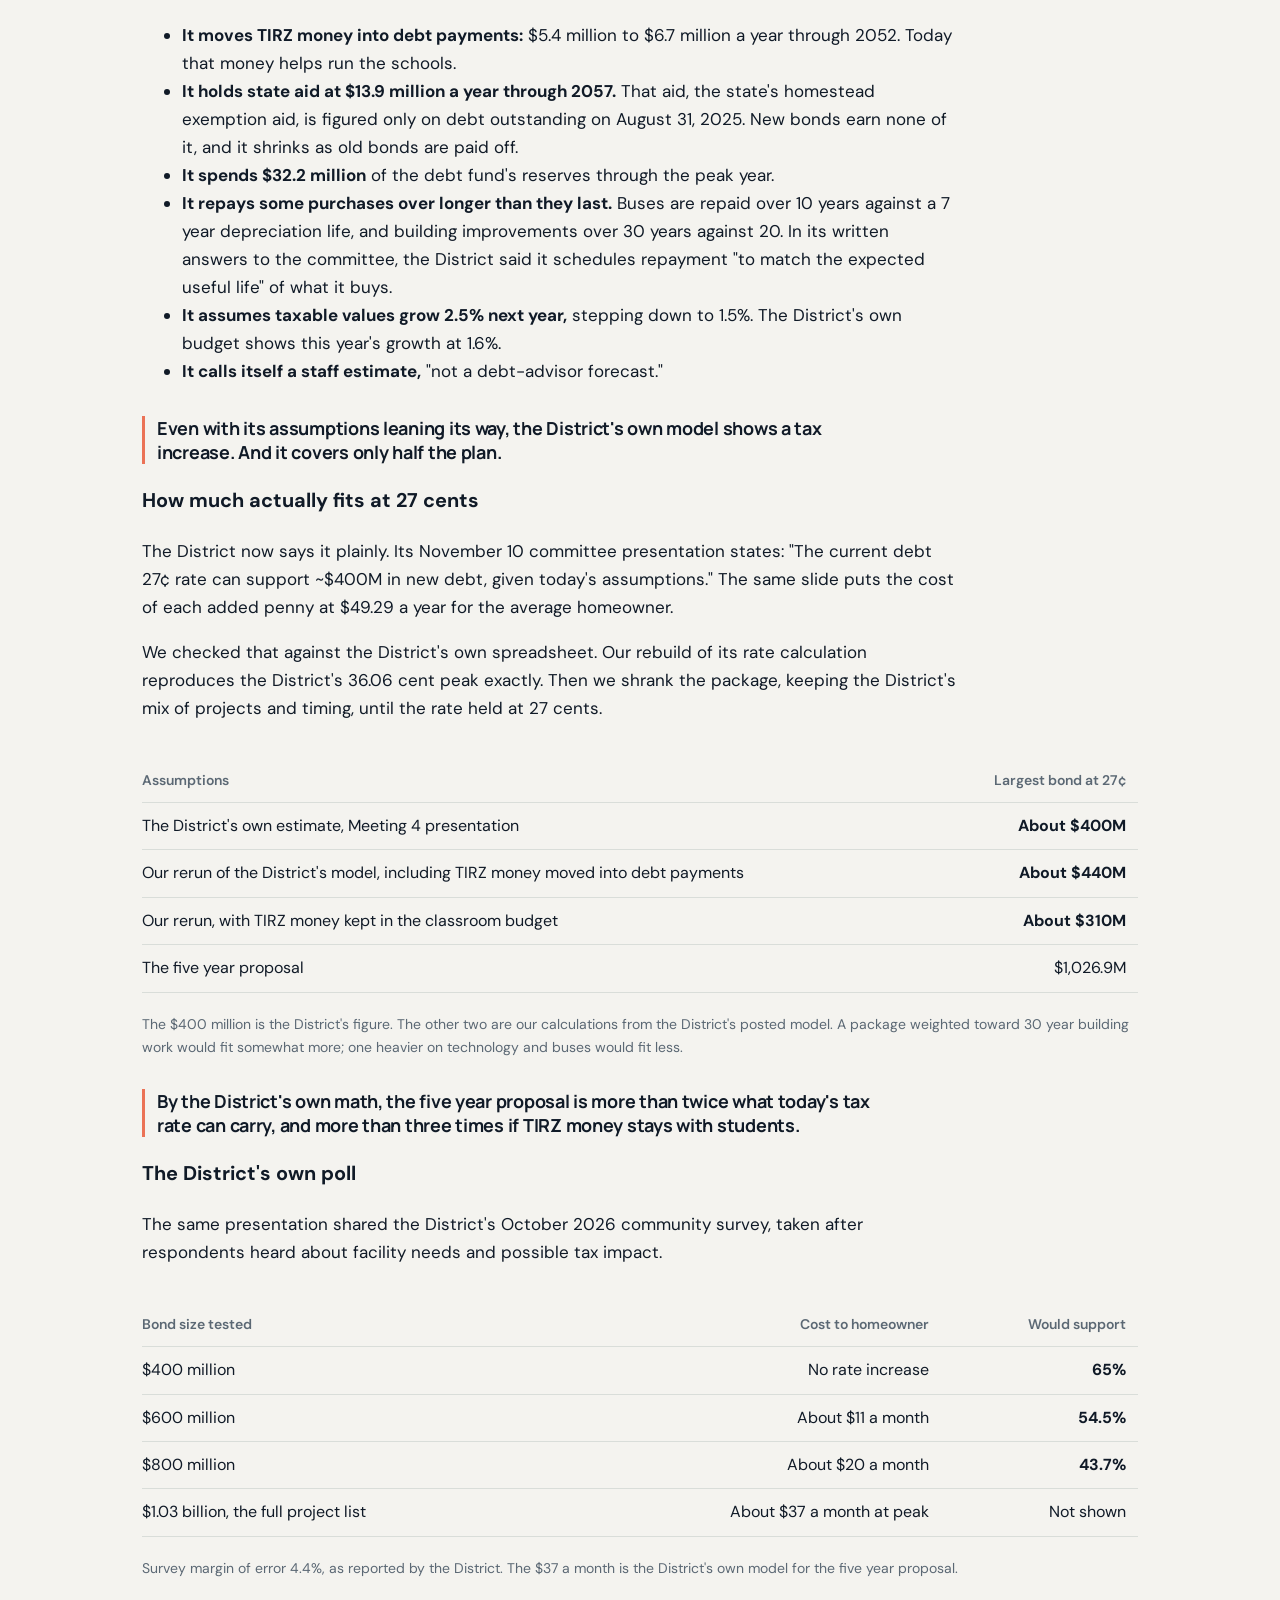
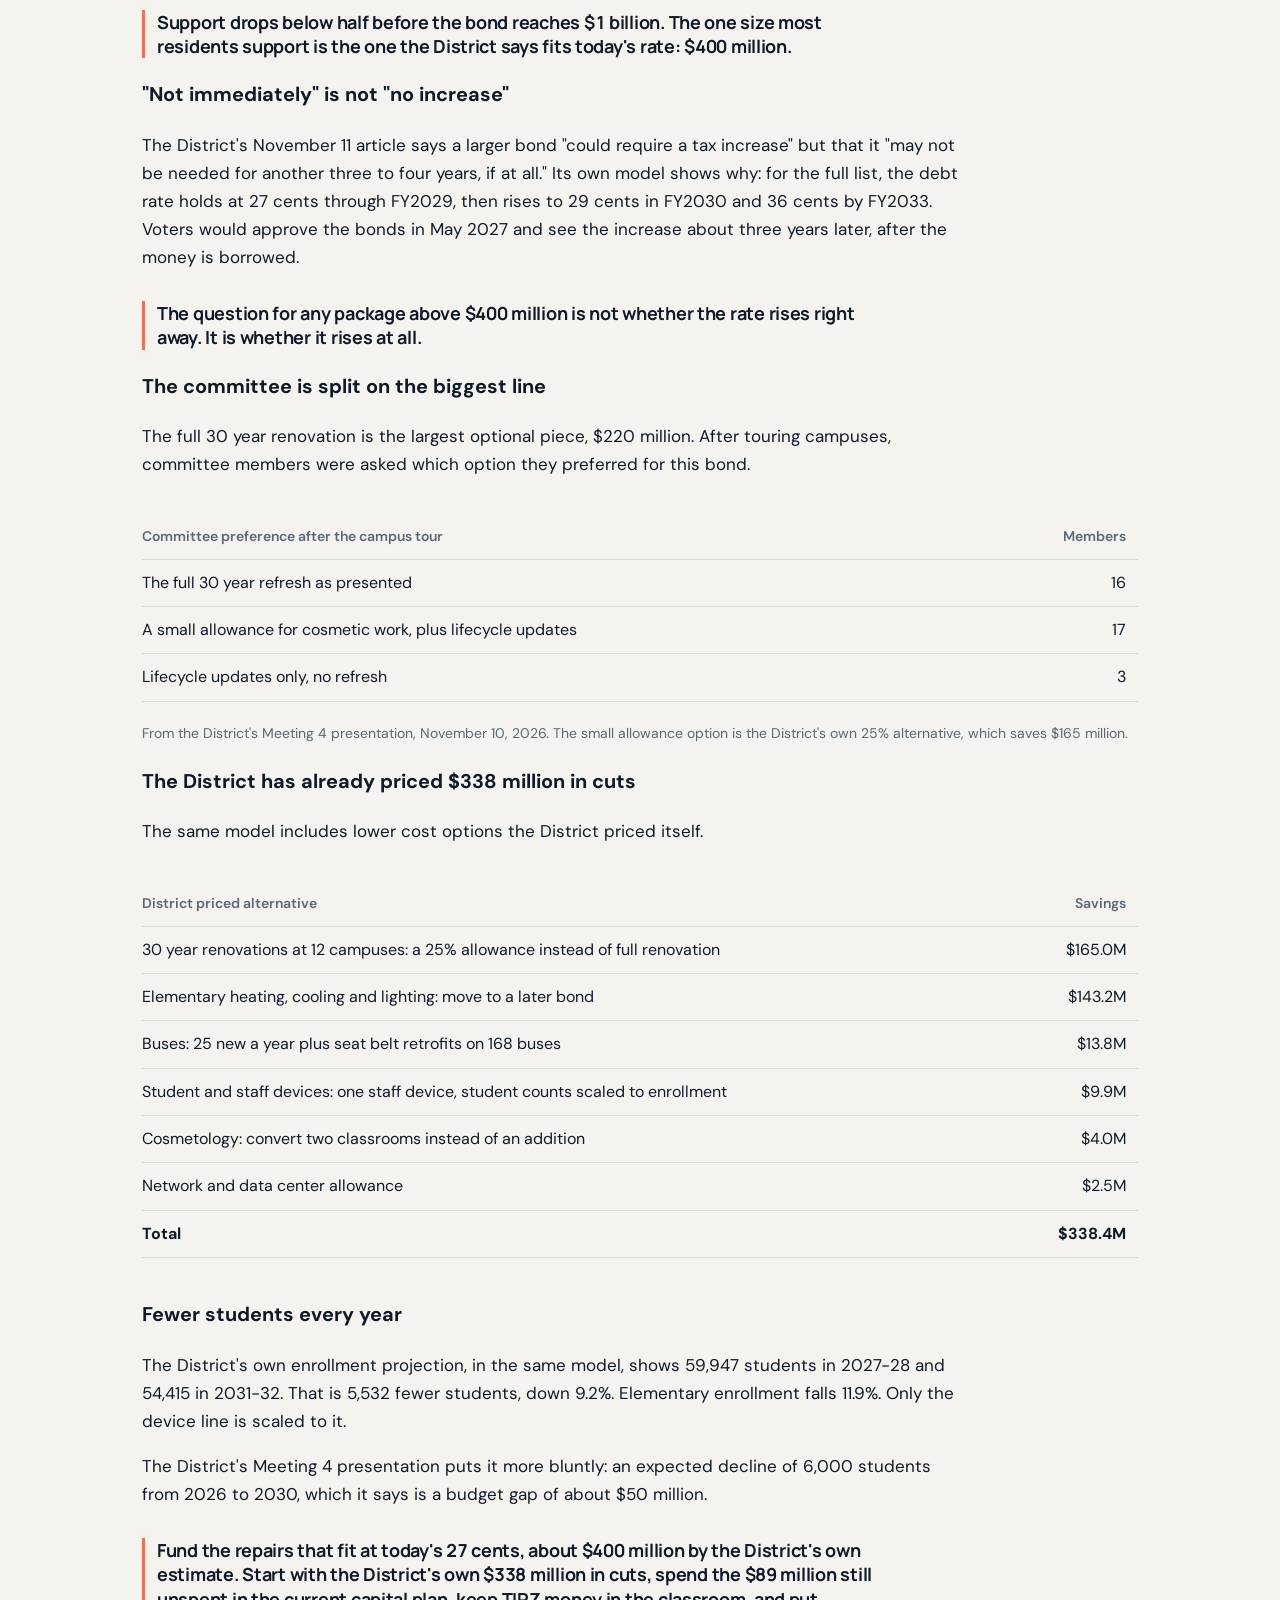
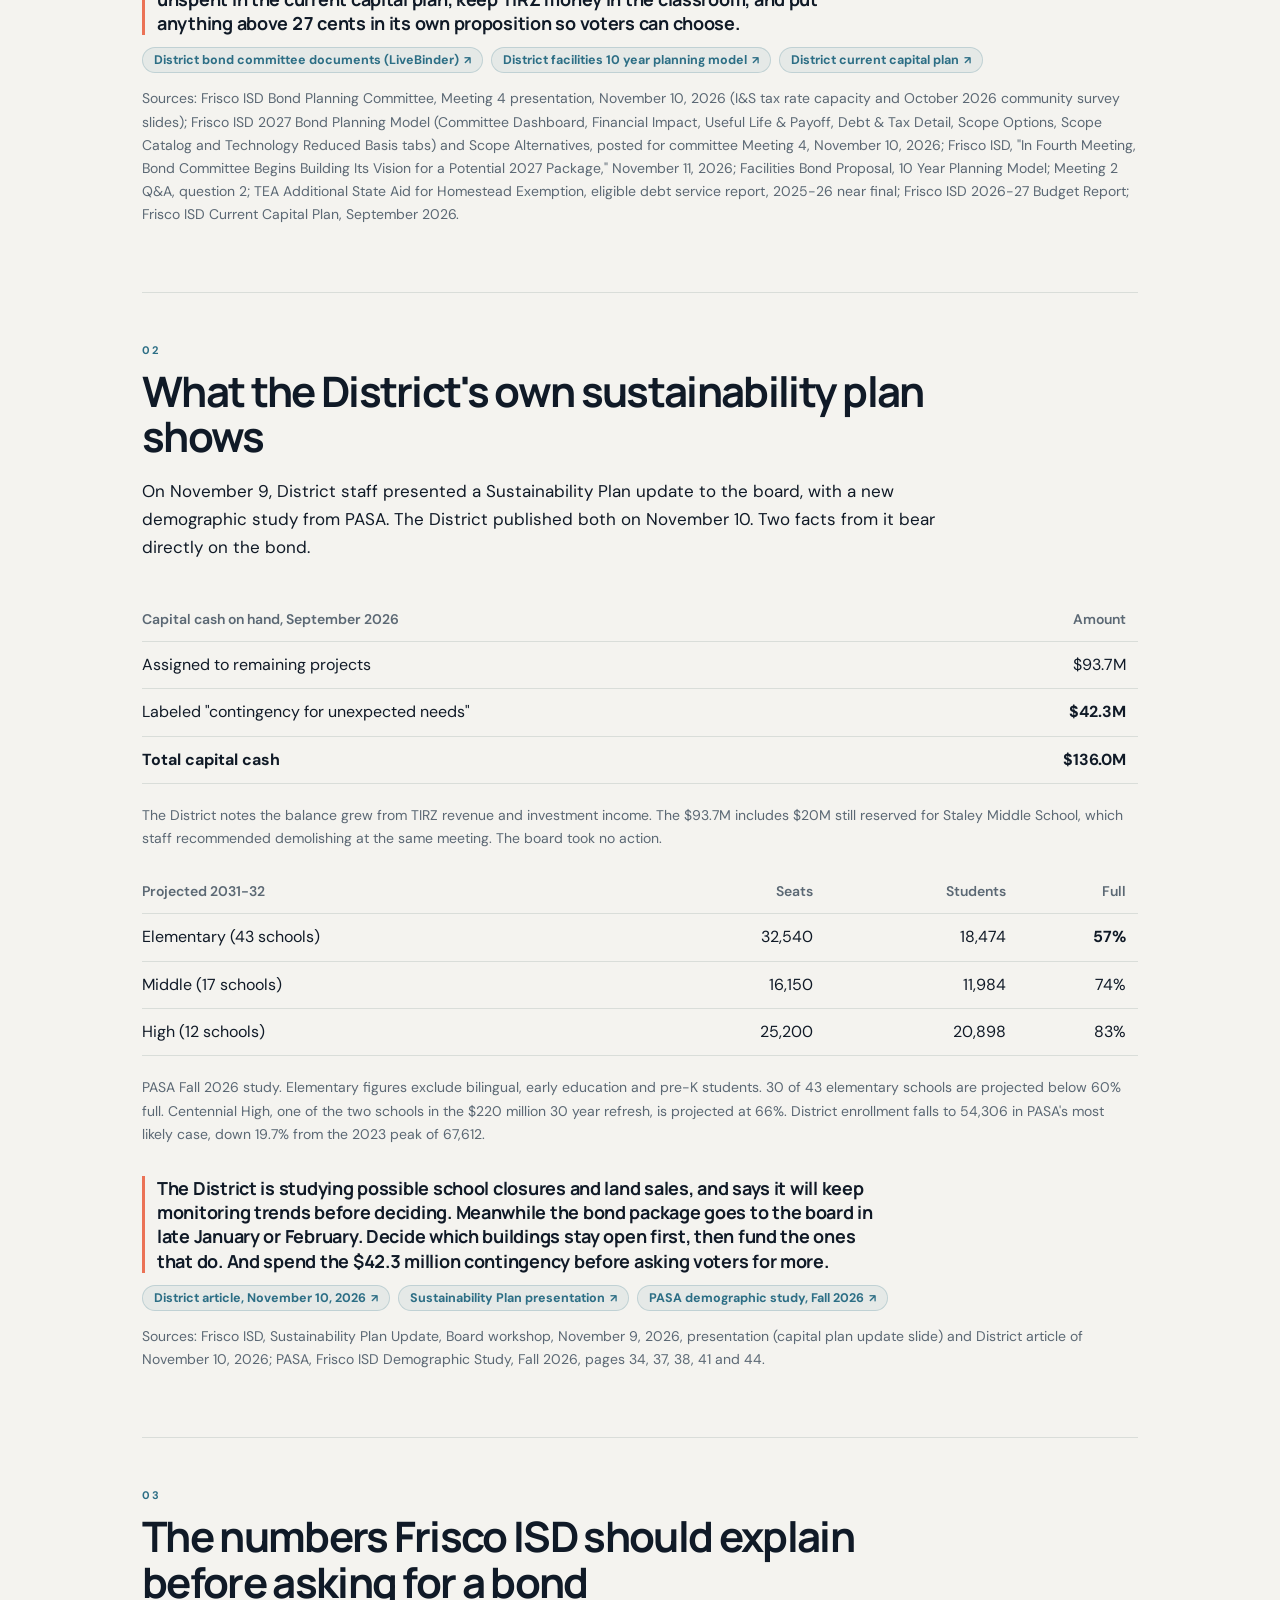
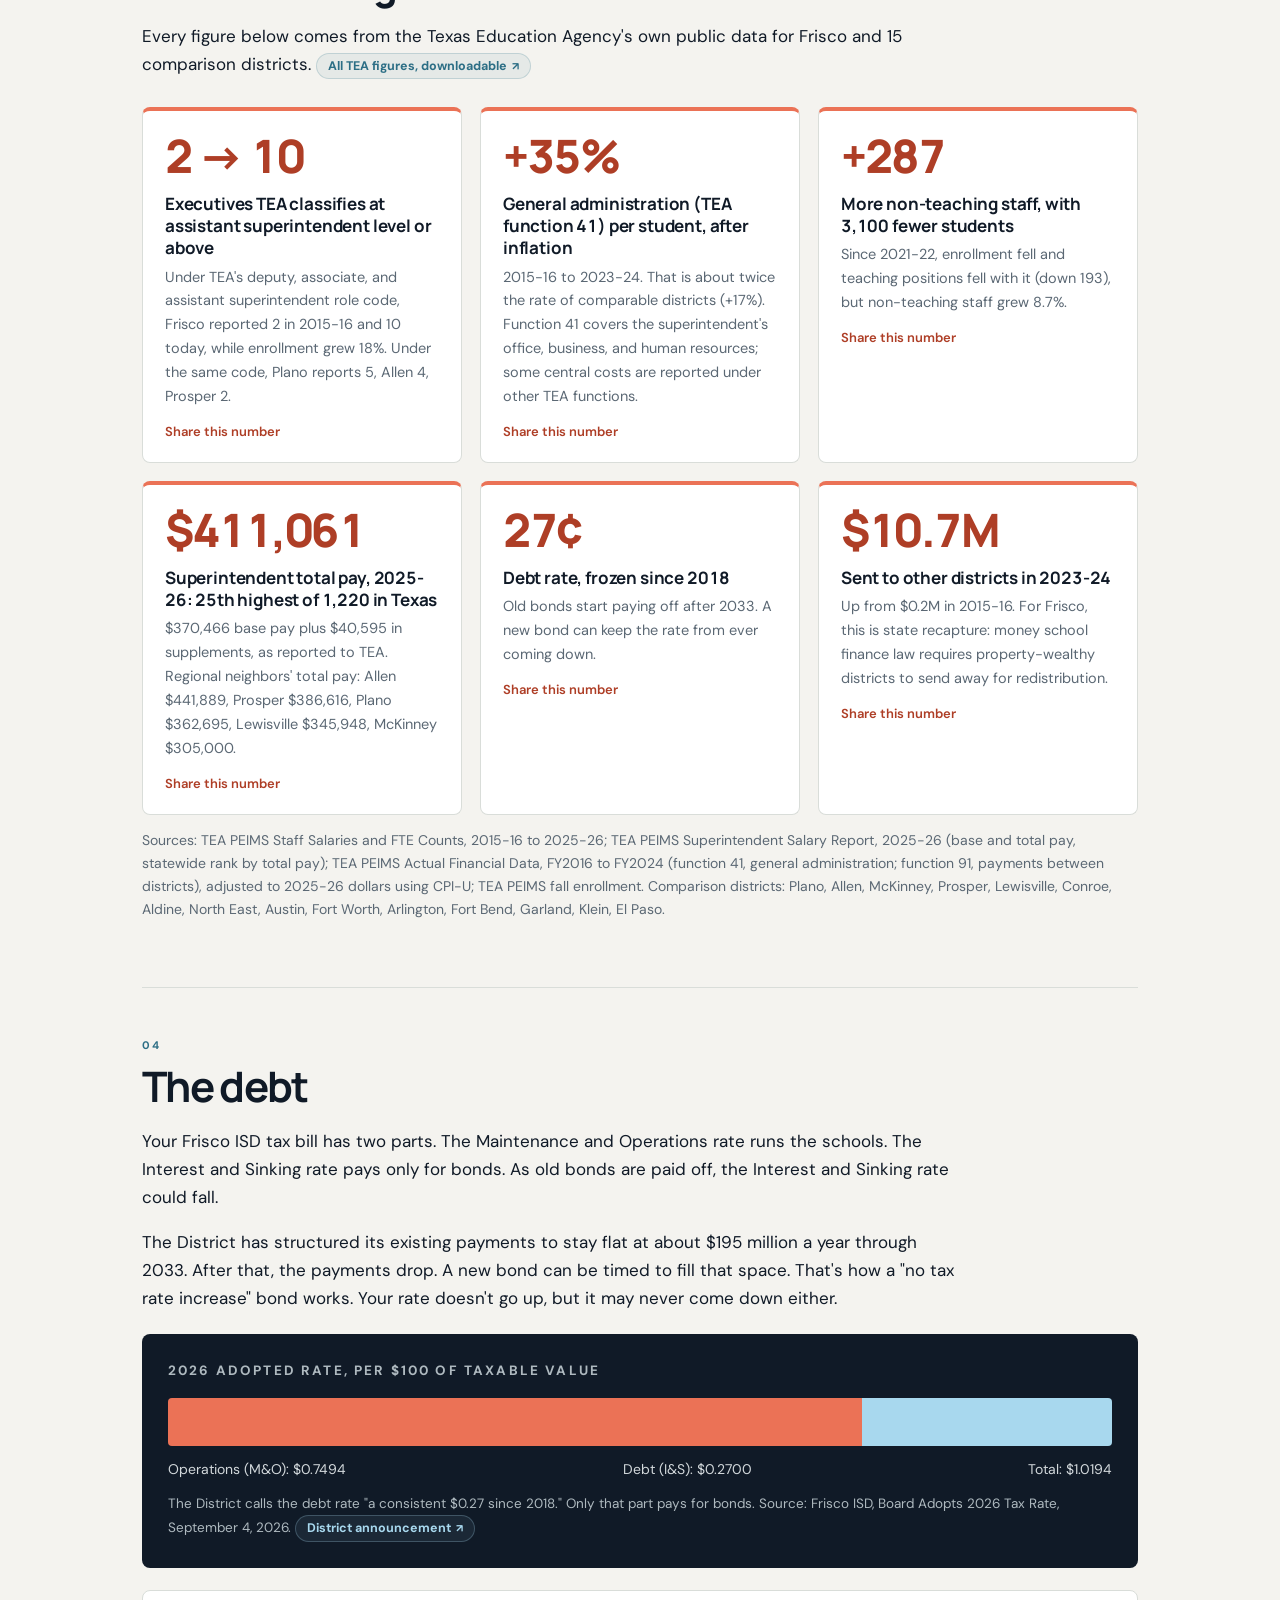
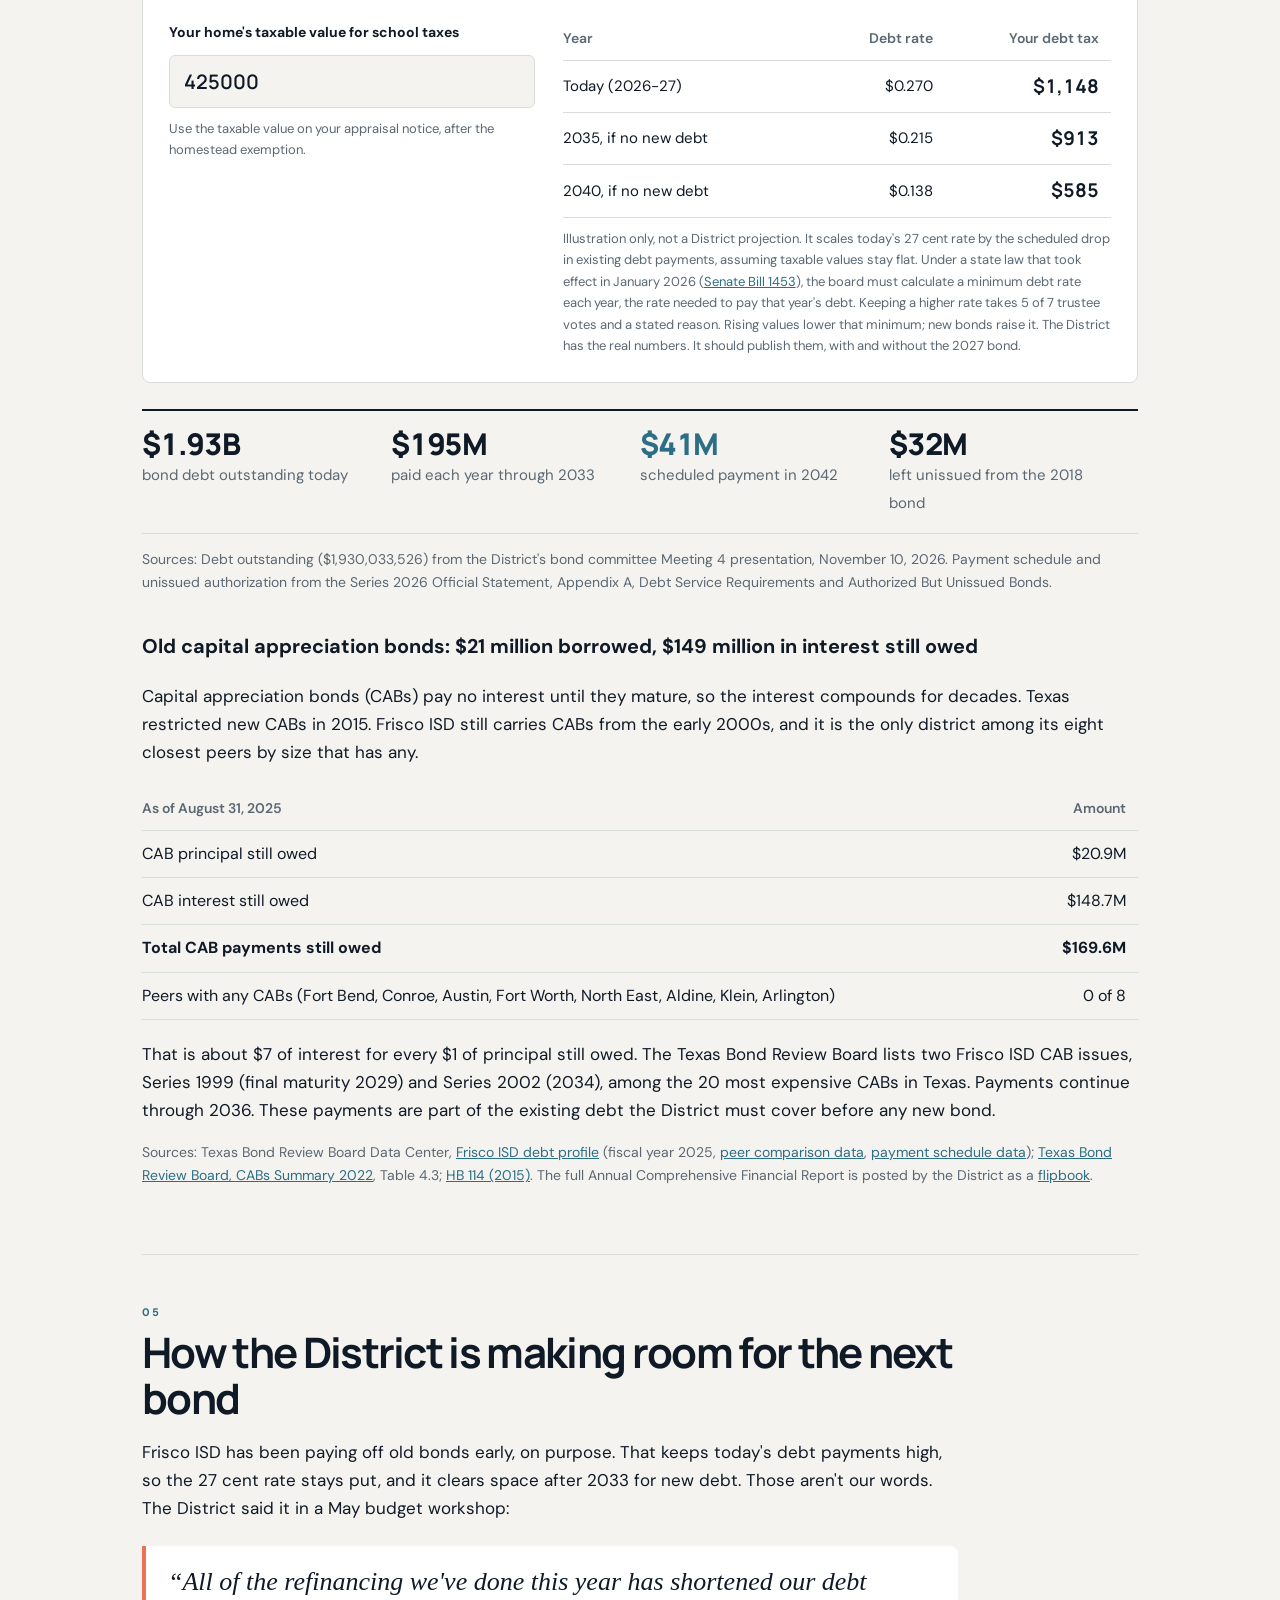
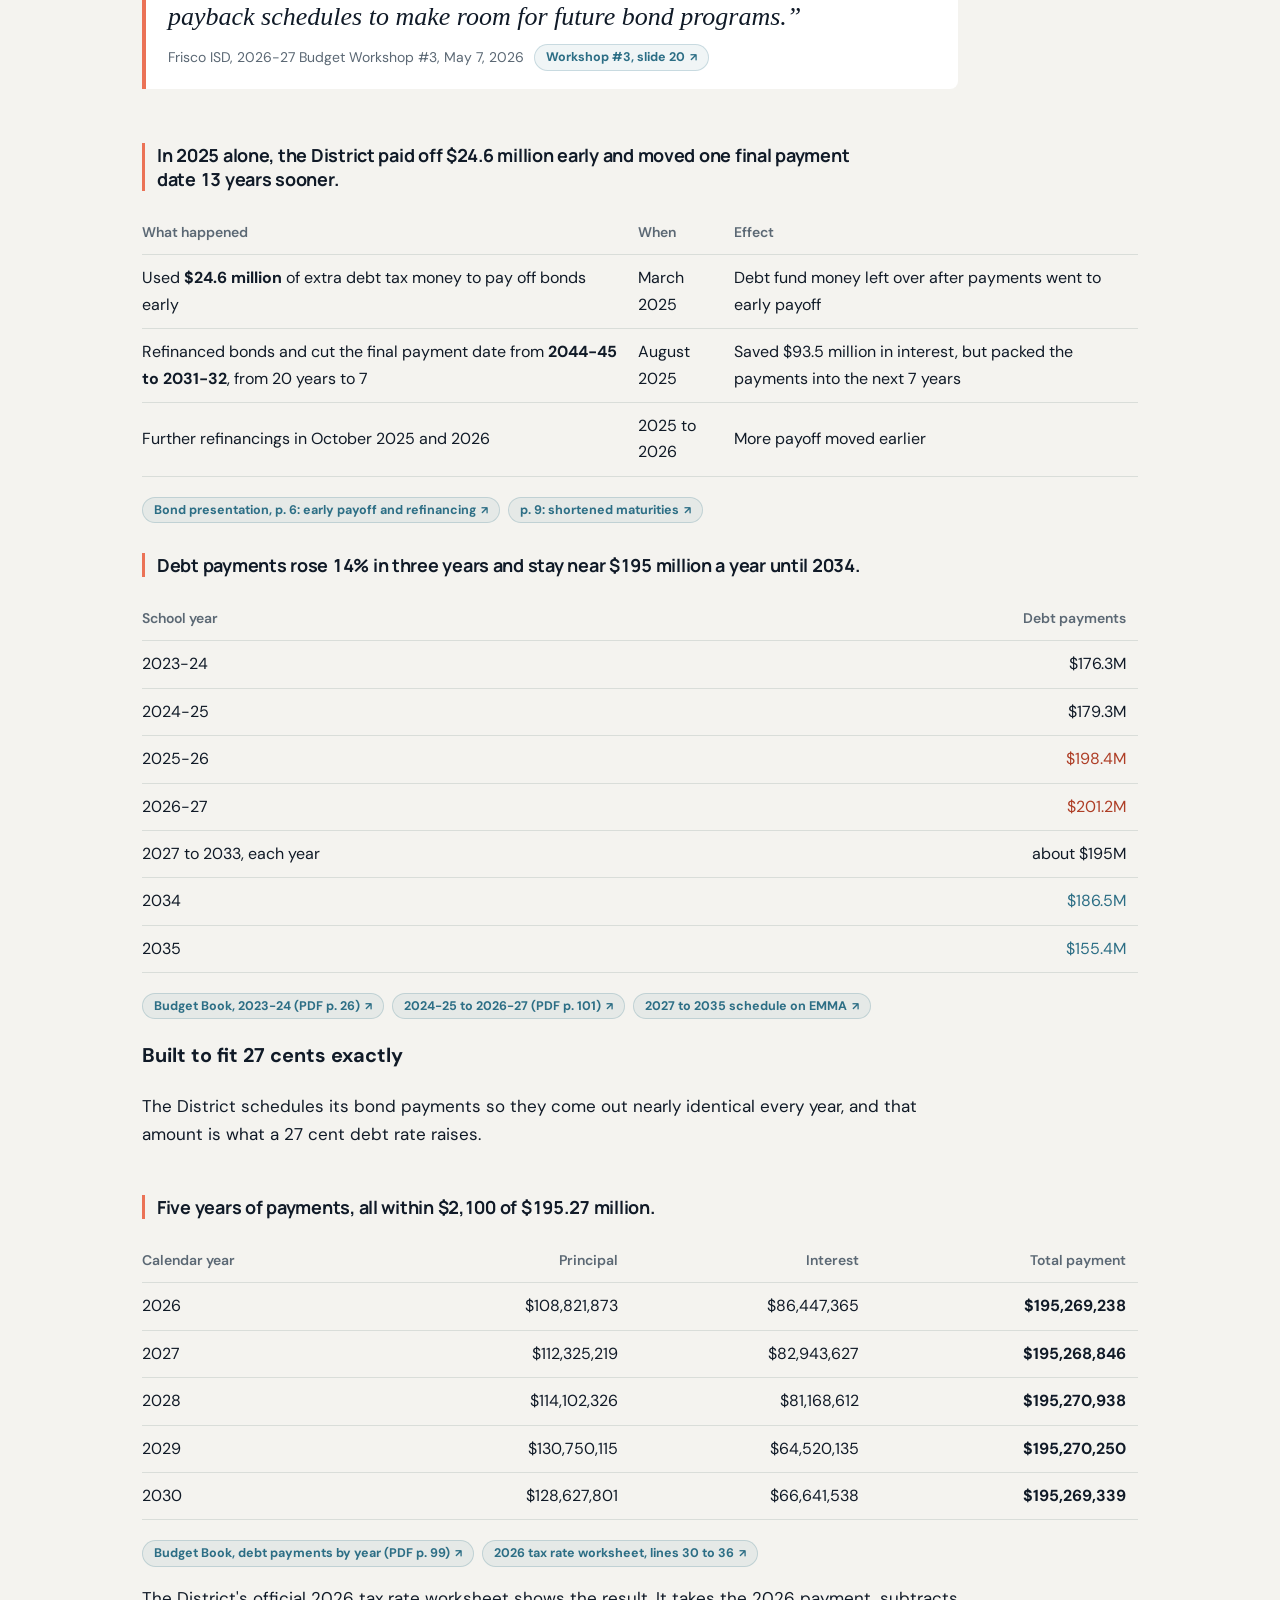
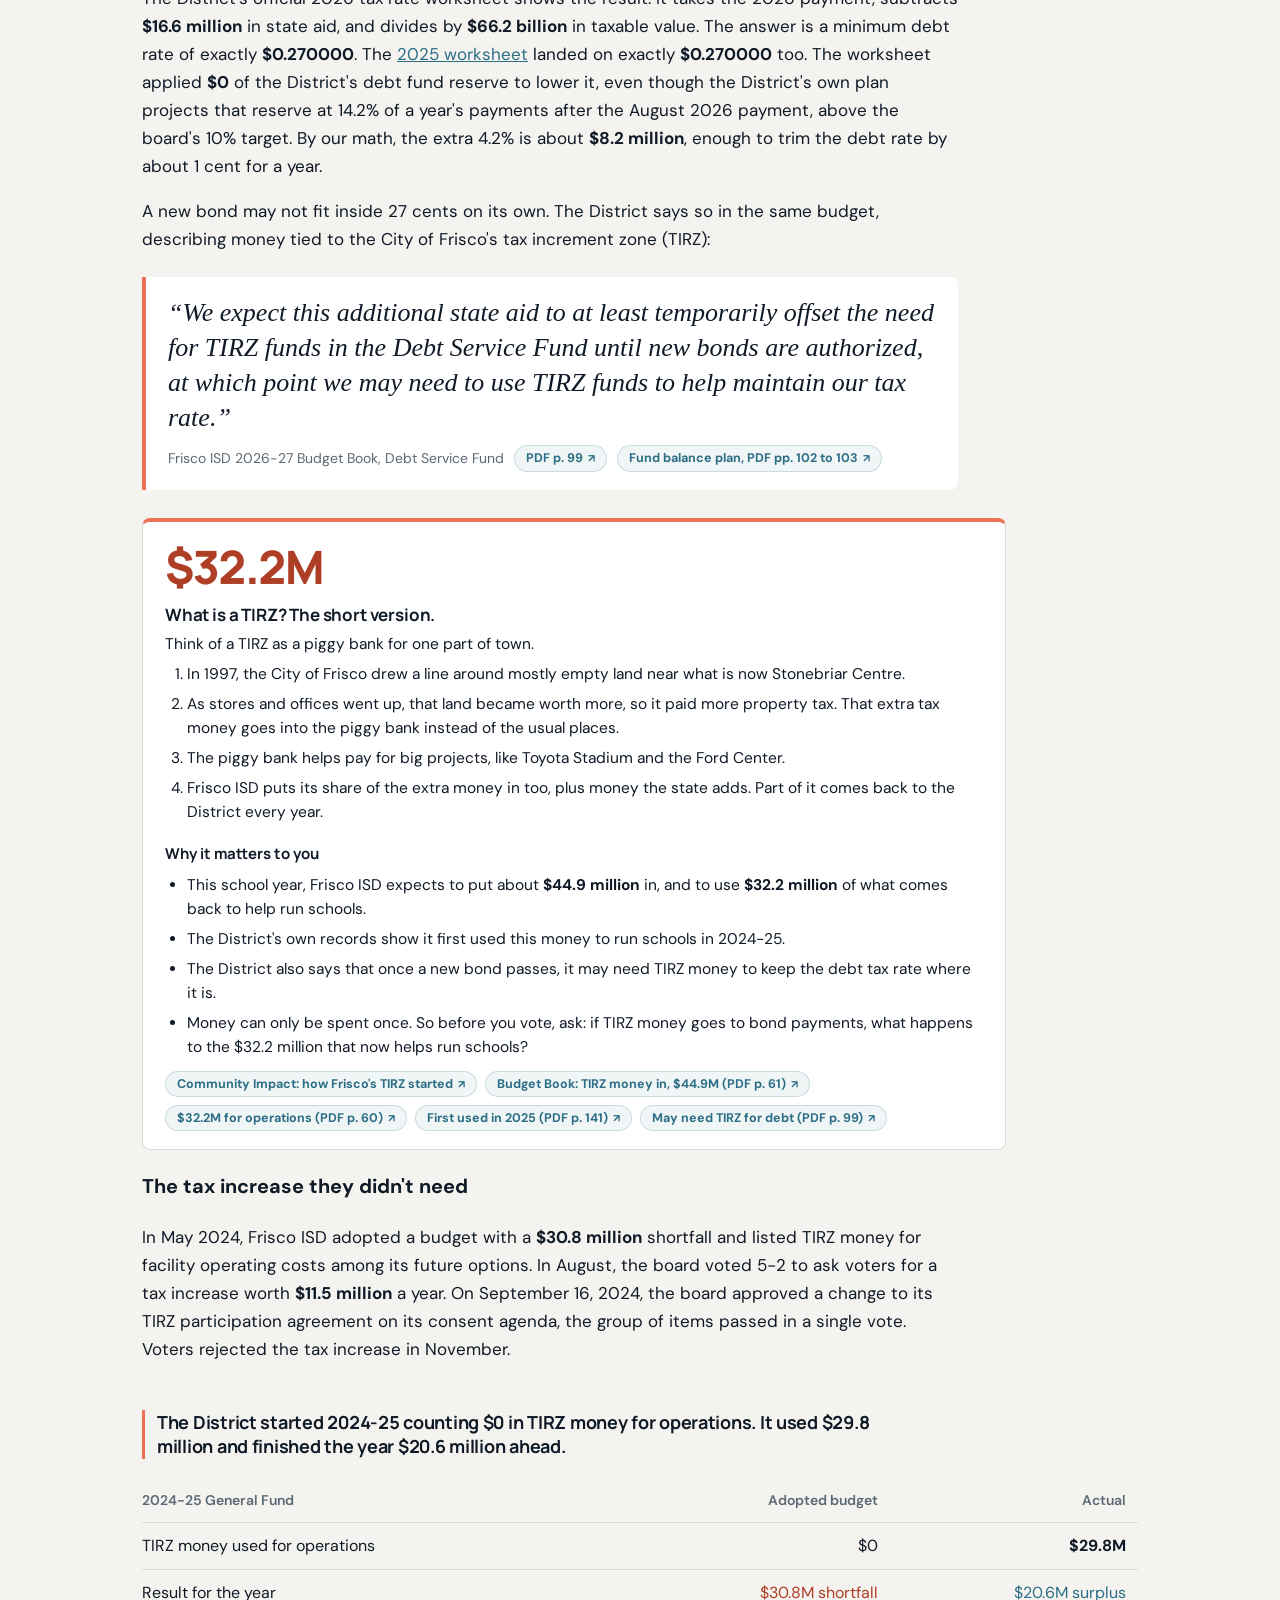
==== commit 7ea51c26: "2018 scorecard: District line-by-line capital plan through Sept 2026 Co-Authored-By: Claude Opus 5.5" ====
--- a/index.html
+++ b/index.html
@@ -93,6 +93,7 @@
 .brand-h{margin:0;font-size:inherit;line-height:inherit;font-weight:inherit;flex-shrink:0}
 .hero .headline{font-family:var(--head);font-weight:600;
   font-size:clamp(36px,4.3vw,52px);line-height:1.03;letter-spacing:-.045em;margin:0 0 20px}
+.hero .headline h2,.hero .headline p{display:inline;font:inherit;letter-spacing:inherit;margin:0;color:inherit}
 .hero .headline em{font-family:Georgia,"Times New Roman",serif;font-weight:400;font-style:italic;color:var(--sky);letter-spacing:-.02em}
 .hero p.lede{font-size:17px;color:#C4CCD1;max-width:48ch;margin:0}
 .actions{display:flex;flex-wrap:wrap;gap:12px;margin:28px 0 0}
@@ -281,7 +282,7 @@
 <div class="hero">
   <div class="hero-copy">
     <p class="eyebrow">Before the 2027 bond vote</p>
-    <h2 class="headline">Frisco ISD's old bonds start paying off in 2034. <em>A new bond can keep your tax rate from ever coming down.</em></h2>
+    <div class="headline"><h2>Frisco ISD's old bonds start paying off in 2034.</h2> <p><em>A new bond can keep your tax rate from ever coming down.</em></p></div>
     <p class="lede">Every number on this site comes from the District's own budgets and bond filings. Read them, check them, and ask the District to show its math.</p>
     <div class="actions">
       <a class="btn" href="#numbers">See the numbers &darr;</a>
@@ -679,28 +680,36 @@
     <h2>The 2018 bond: promised vs. spent</h2>
     <p>Before the District asks for a new bond, the fair question is how it handled the last one. In 2018, voters approved <strong>$691 million</strong> for a specific list of projects. The District publishes its own tracker of what each one was supposed to cost and what it now costs. Three plain tests tell you how it went: was the project <strong>delivered</strong>, did it stay <strong>on budget</strong>, and was the money spent <strong>on what voters approved</strong>?</p>
   </div>
-  <p class="takeaway">On the renovation work alone, the District's own figures show $201 million in promises now projected at $267.9 million, about 33 percent over, while a new elementary school, a Staley Middle rebuild, and a transportation facility were shelved or had their money moved.</p>
-  <div class="tablewrap">
-  <table>
-    <thead><tr><th>2018 renovation promise</th><th class="n">Promised</th><th class="n">Now projected</th><th>Status</th></tr></thead>
-    <tbody>
-      <tr><td>Building systems, paint and carpet</td><td class="n">$110M</td><td class="n"><b>$166M</b></td><td class="up">Over by $56M (+51%)</td></tr>
-      <tr><td>25-year campus refresh</td><td class="n">$29M</td><td class="n"><b>$41.9M</b></td><td class="up">Over +44%, Staley on hold</td></tr>
-      <tr><td>Furniture and equipment</td><td class="n">$38M</td><td class="n"><b>$42M</b></td><td class="up">Over +11%</td></tr>
-      <tr><td>Elementary playground resurfacing</td><td class="n">$4M</td><td class="n"><b>$5M</b></td><td class="up">Over +25%</td></tr>
-      <tr><td>LED lighting retrofit</td><td class="n">$20M</td><td class="n"><b>$13M</b></td><td>Scope reduced, fewer campuses</td></tr>
-      <tr><td><b>These renovation lines</b></td><td class="n"><b>$201M</b></td><td class="n"><b>$267.9M</b></td><td class="up"><b>+$66.9M (+33%)</b></td></tr>
-    </tbody>
-  </table>
-  <p class="cap">Promised is the original 2018 bond amount. Projected is the District's current total. Figures are the District's own, as of June 2025.</p>
+  <p class="takeaway">The District's own line-by-line table shows new buildings and the arts center running about $60 million over their 2018 budgets, while general maintenance was funded $27.1 million below the $110 million promised, and a new elementary school and transportation facility, $47.2 million together, were put on hold.</p>
+  <div class="tablewrap">
+  <table>
+    <thead><tr><th>2018 bond project</th><th class="n">Original bond</th><th class="n">Current plan</th><th class="n">Change</th><th>Status</th></tr></thead>
+    <tbody>
+      <tr><td>Visual and Performing Arts Center</td><td class="n">$43.0M</td><td class="n"><b>$64.9M</b></td><td class="n up">+$21.9M</td><td>Open since May 2026, spending still open</td></tr>
+      <tr><td>Wilkinson Middle School</td><td class="n">$43.0M</td><td class="n"><b>$57.1M</b></td><td class="n up">+$14.1M</td><td>Complete</td></tr>
+      <tr><td>Panther Creek High School</td><td class="n">$122.5M</td><td class="n"><b>$130.2M</b></td><td class="n up">+$7.7M</td><td>Complete</td></tr>
+      <tr><td>Wortham Intermediate School</td><td class="n">$45.0M</td><td class="n"><b>$52.0M</b></td><td class="n up">+$7.0M</td><td>Complete</td></tr>
+      <tr><td>Swim practice facility</td><td class="n">$22.0M</td><td class="n"><b>$26.2M</b></td><td class="n up">+$4.2M</td><td>Complete</td></tr>
+      <tr><td>CTE Annex</td><td class="n">$21.0M</td><td class="n"><b>$25.0M</b></td><td class="n up">+$4.0M</td><td>Complete</td></tr>
+      <tr><td>Staley Middle School refresh</td><td class="n">$8.0M</td><td class="n"><b>$20.0M</b></td><td class="n up">+$12.0M</td><td>On hold, nothing spent</td></tr>
+      <tr><td>General maintenance</td><td class="n">$110.0M</td><td class="n"><b>$82.9M</b></td><td class="n">&minus;$27.1M</td><td>In progress</td></tr>
+      <tr><td>Buses and vehicles</td><td class="n">$23.0M</td><td class="n"><b>$15.0M</b></td><td class="n">&minus;$8.0M</td><td>In progress</td></tr>
+      <tr><td>Land</td><td class="n">$22.0M</td><td class="n"><b>$13.3M</b></td><td class="n">&minus;$8.7M</td><td>Complete</td></tr>
+      <tr><td>LED lighting retrofit</td><td class="n">$20.0M</td><td class="n"><b>$12.9M</b></td><td class="n">&minus;$7.1M</td><td>In progress</td></tr>
+      <tr><td>Elementary School No. 45</td><td class="n">$28.0M</td><td class="n"><b>none</b></td><td class="n">&minus;$28.0M</td><td>On hold</td></tr>
+      <tr><td>New transportation facility</td><td class="n">$19.2M</td><td class="n"><b>none</b></td><td class="n">&minus;$19.2M</td><td>On hold</td></tr>
+      <tr><td><b>Whole 2018 program</b></td><td class="n"><b>$691.0M</b></td><td class="n"><b>$676.8M</b></td><td class="n"></td><td><b>$643.9M spent or committed, $32.8M left</b></td></tr>
+    </tbody>
+  </table>
+  <p class="cap">Largest changes shown; the full table has 28 lines. Source: Frisco ISD, 2018 Bond and 2024 Interim Programs capital plan, updated quarterly, spending through September 2026. "Spent" includes money committed under contract. An earlier District page (June 2025) projected building systems, paint and carpet at $166 million against $110 million promised; the current plan carries general maintenance at $82.9 million. The two may group the work differently, which is one more reason for a plain campus-by-campus closeout.</p>
   </div>
   <div class="prose">
     <h3>Approved for one thing, used for another</h3>
     <p>The sharper issue is not cost, it is that money approved for named projects was shelved or moved after the 2024 bond failed. This is legal, but it is exactly what a bond scorecard should flag.</p>
     <ul>
-      <li><strong>A new elementary school (No. 45):</strong> $32 million was authorized but never issued. The school was not built.</li>
-      <li><strong>Staley Middle School:</strong> about $20 million was approved to renovate it. The refresh is on hold, and the District closed Staley to save money in the 2026-27 budget.</li>
-      <li><strong>A new transportation facility:</strong> the District says those funds were transferred to other projects.</li>
+      <li><strong>A new elementary school (No. 45):</strong> the 2018 plan budgeted $28 million for it. It is on hold and was not built, and $32 million of the 2018 borrowing authority was never issued.</li>
+      <li><strong>Staley Middle School:</strong> the 2018 plan set aside $8 million to refresh it, later raised to $20 million. The refresh is on hold, and the District closed Staley to save money in the 2026-27 budget.</li>
+      <li><strong>A new transportation facility:</strong> $19.2 million was budgeted. It is on hold, and the District says those funds were transferred to other projects.</li>
       <li><strong>The timeline slipped:</strong> the program was meant to last through 2025-26. After the 2024 bond failed, the board reprioritized the leftover 2018 money to stretch it to 2027.</li>
     </ul>
   </div>
@@ -708,7 +717,7 @@
     <h3>The latest numbers, September 2026</h3>
     <p>The District's current capital plan adds two more data points.</p>
     <ul>
-      <li><strong>The Visual and Performing Arts Center:</strong> the District's 2018 bond page lists the original cost as $43 million. The September 2026 capital plan shows $64.9 million, about 51 percent more, with the project still in progress.</li>
+      <li><strong>The Visual and Performing Arts Center:</strong> the District's 2018 bond page lists the original cost as $43 million. The center opened in May 2026, but the September 2026 capital plan still lists its spending as open, at $64.9 million, about 51 percent more.</li>
       <li><strong>Money already approved but not spent:</strong> $89.2 million. That is $32.8 million left in the 2018 bond, including $20 million held for the Staley refresh, plus $56.3 million of the District's $93.0 million 2024 interim program.</li>
     </ul>
   </div>
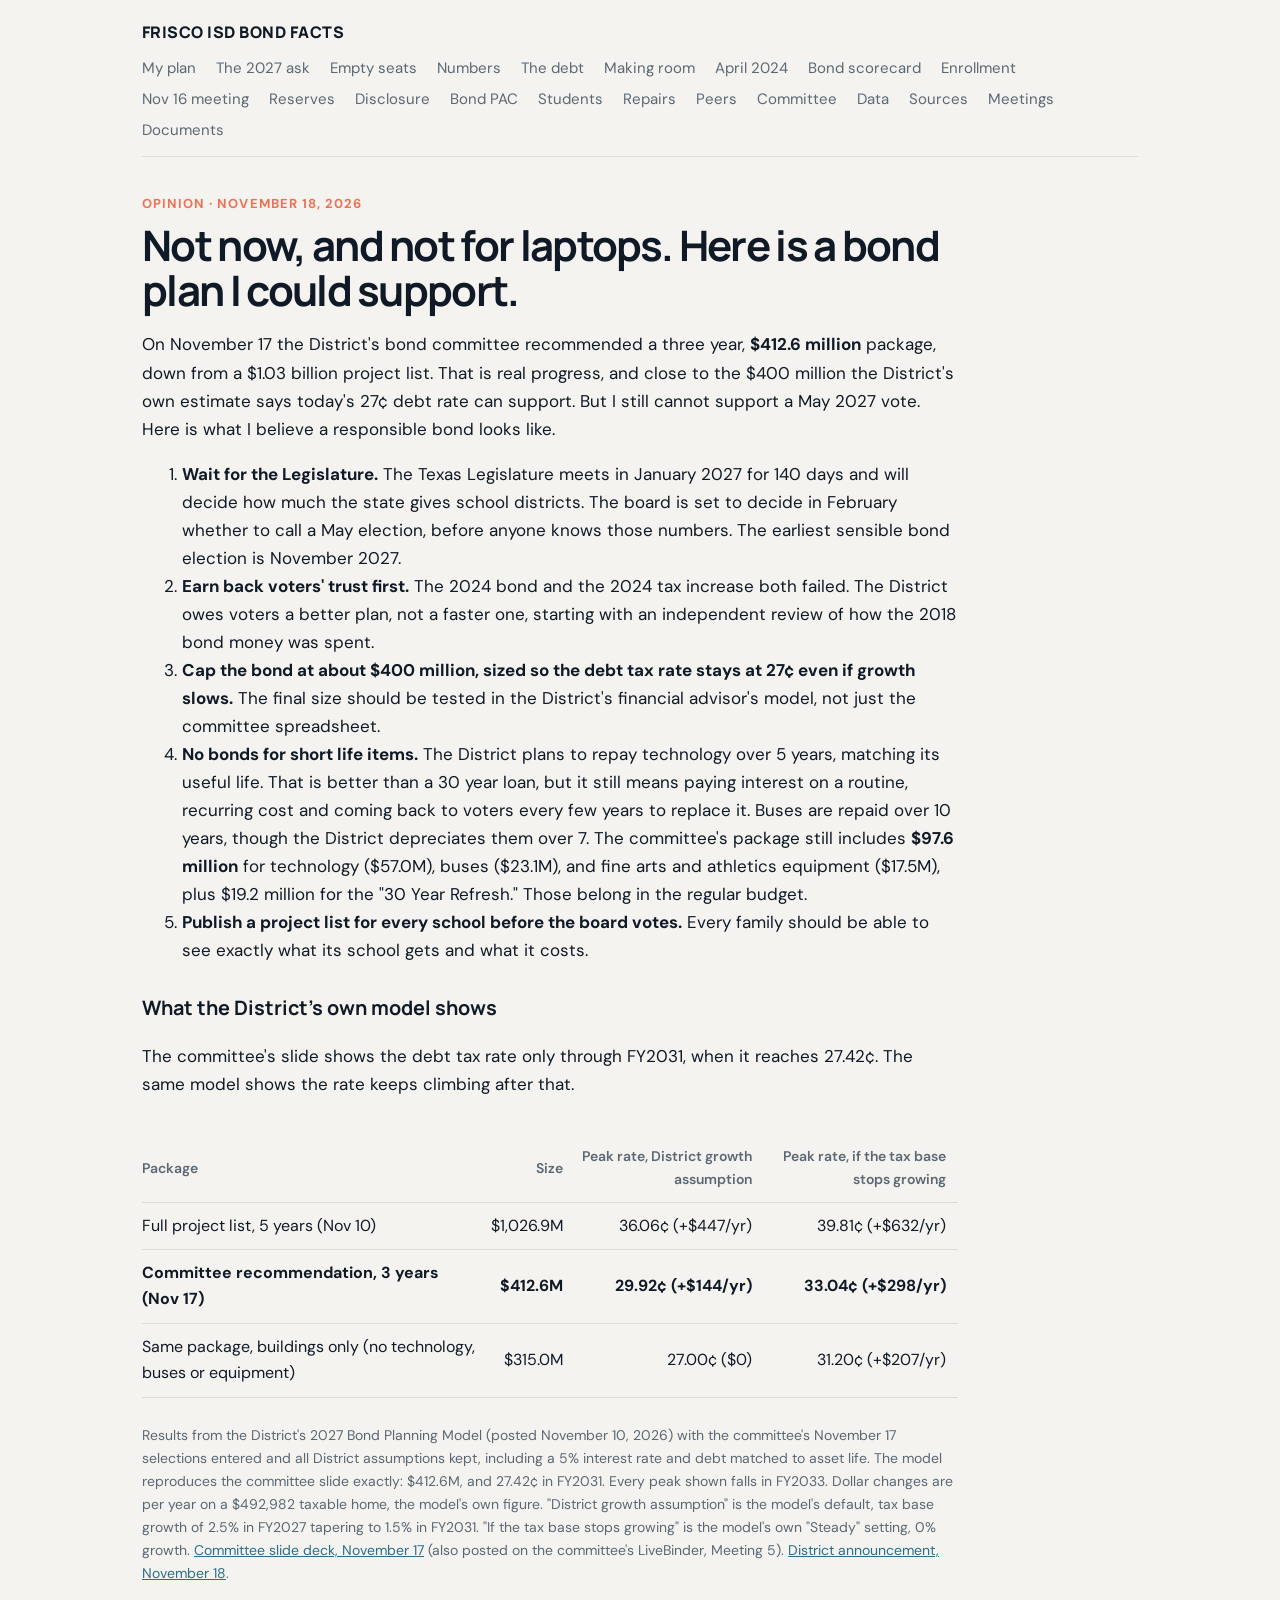
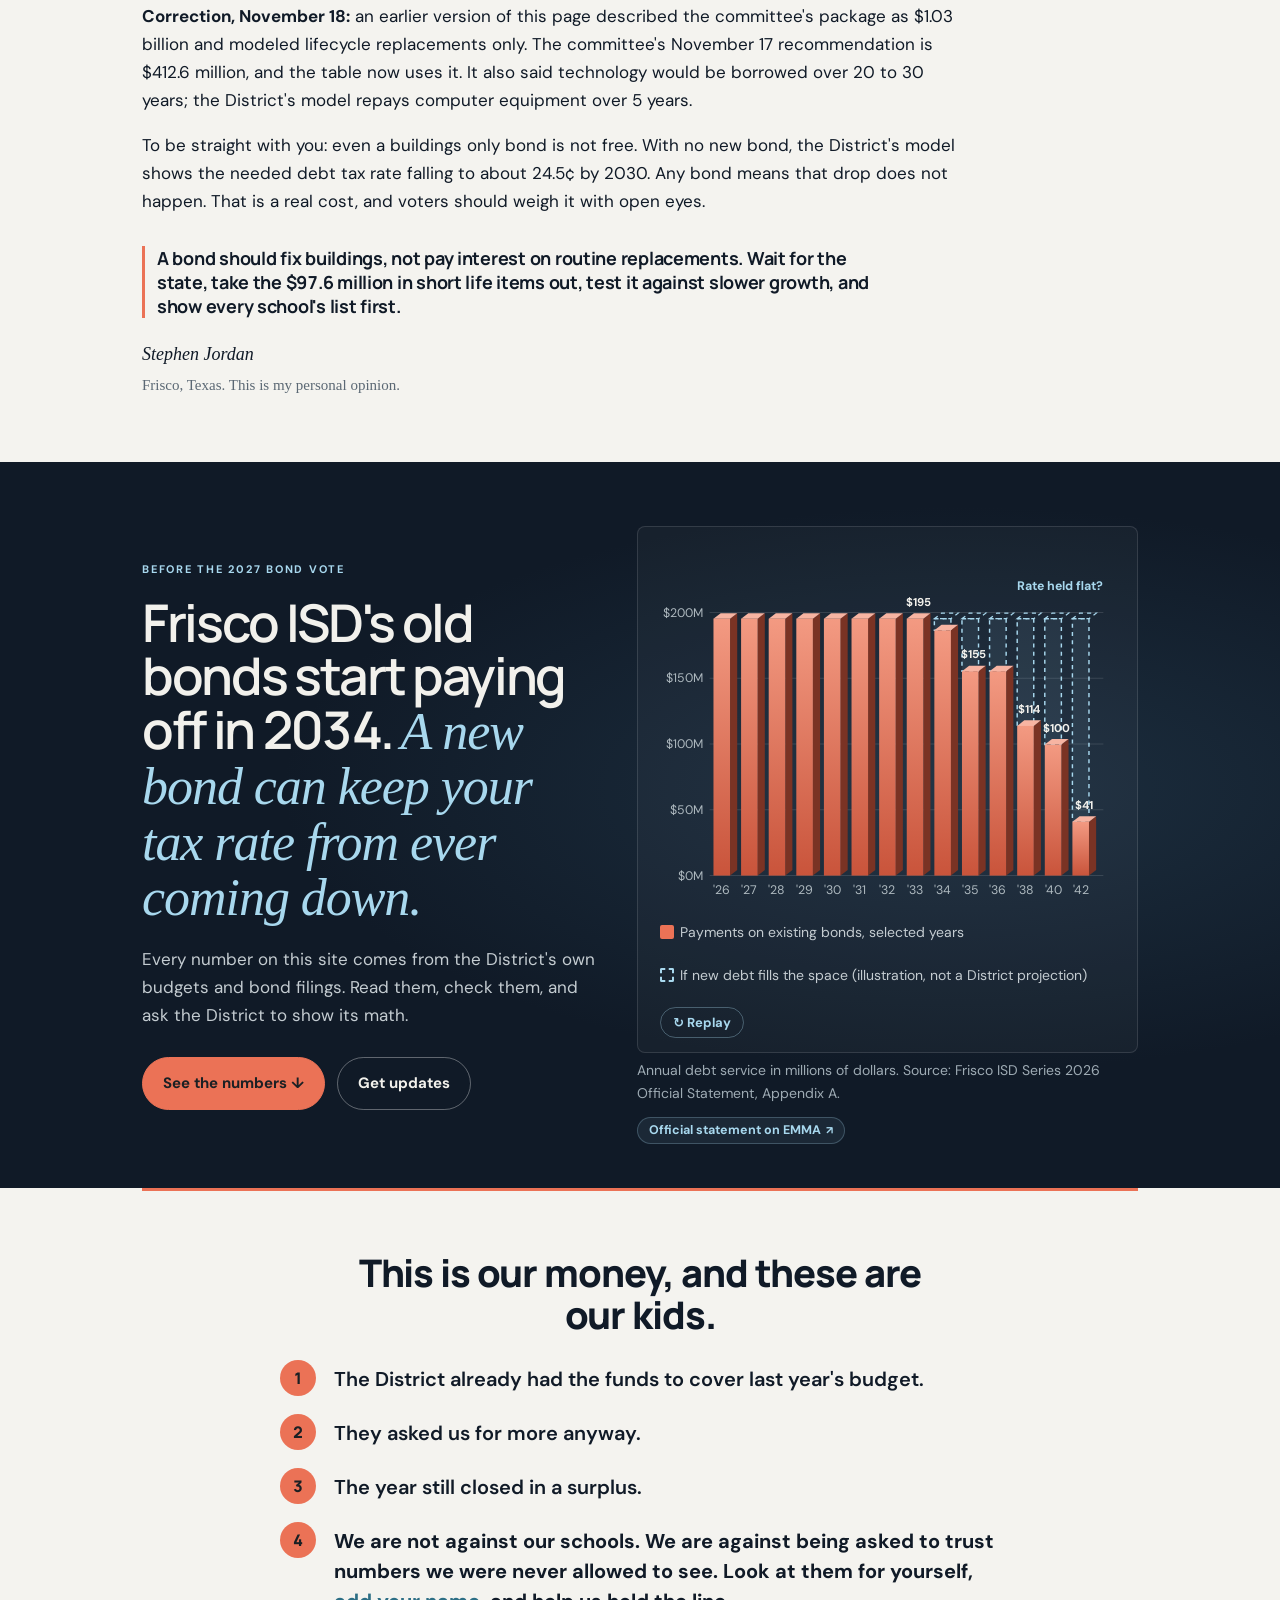
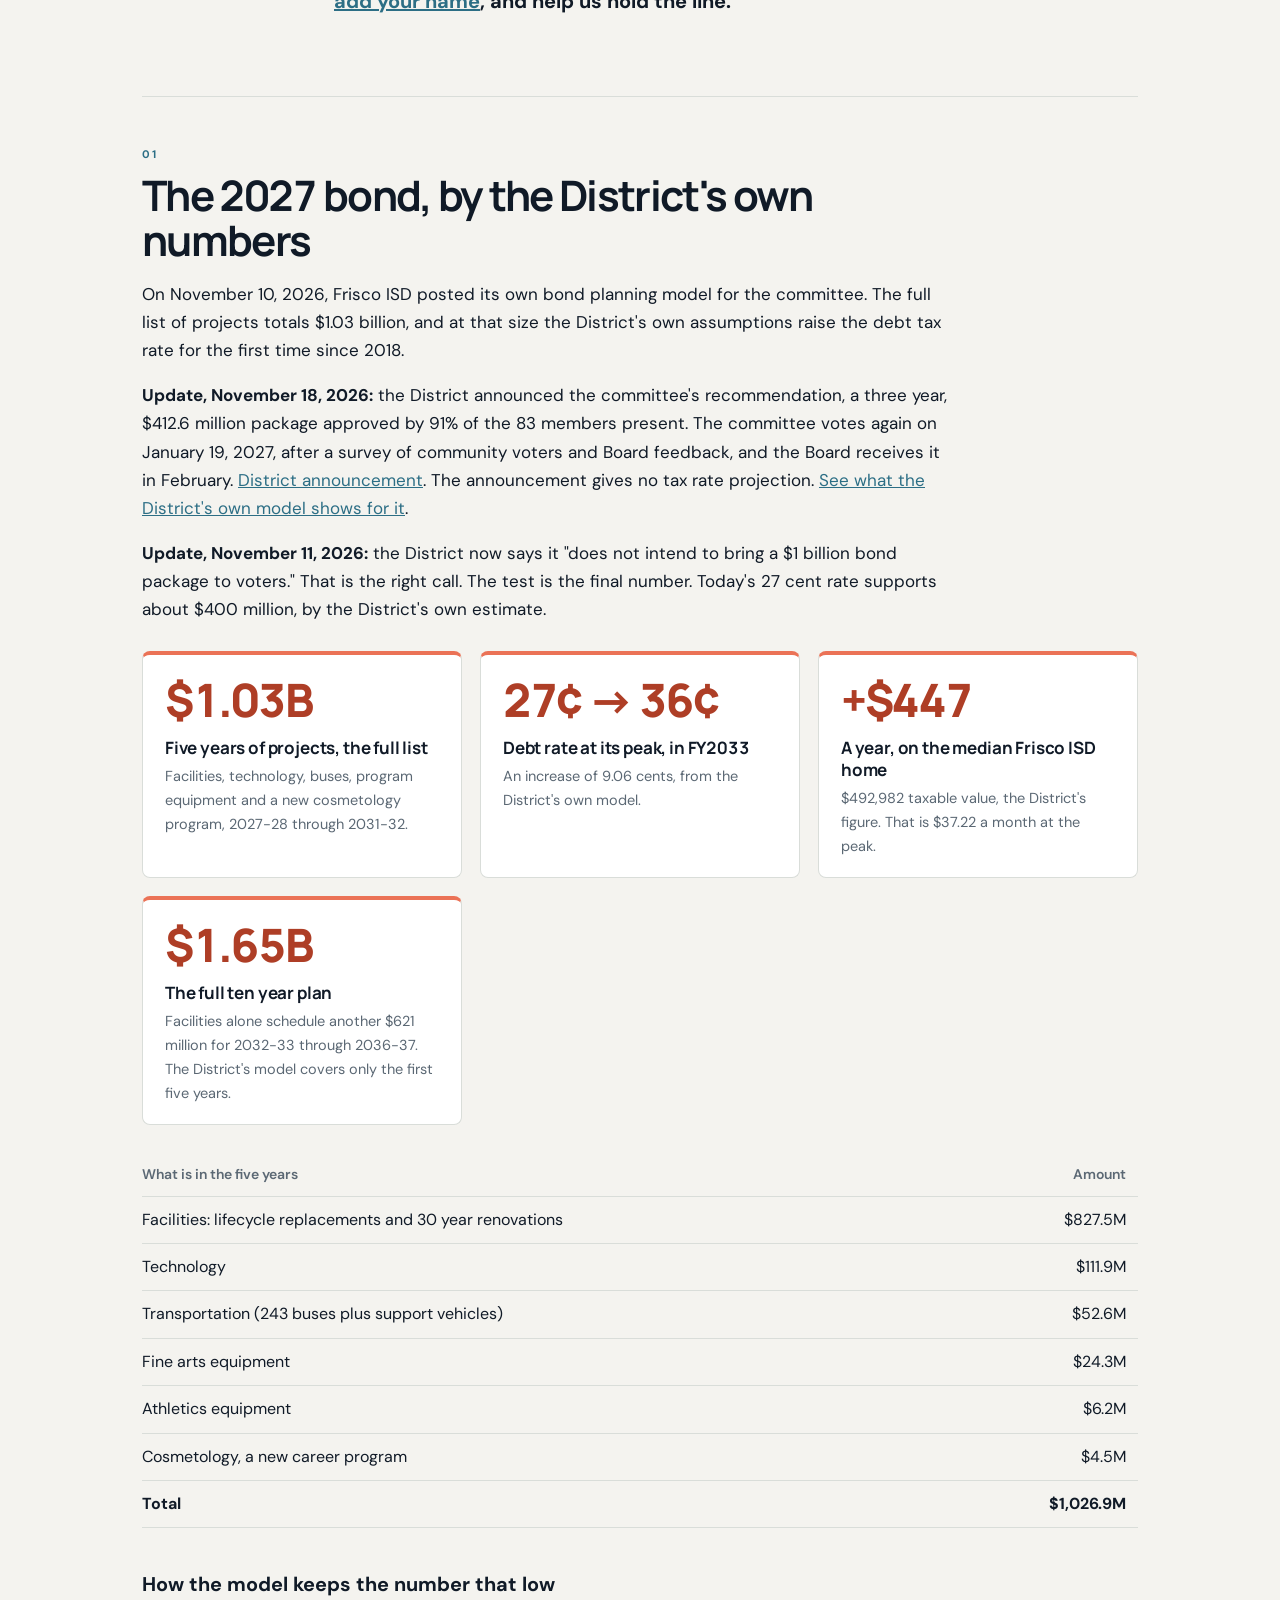
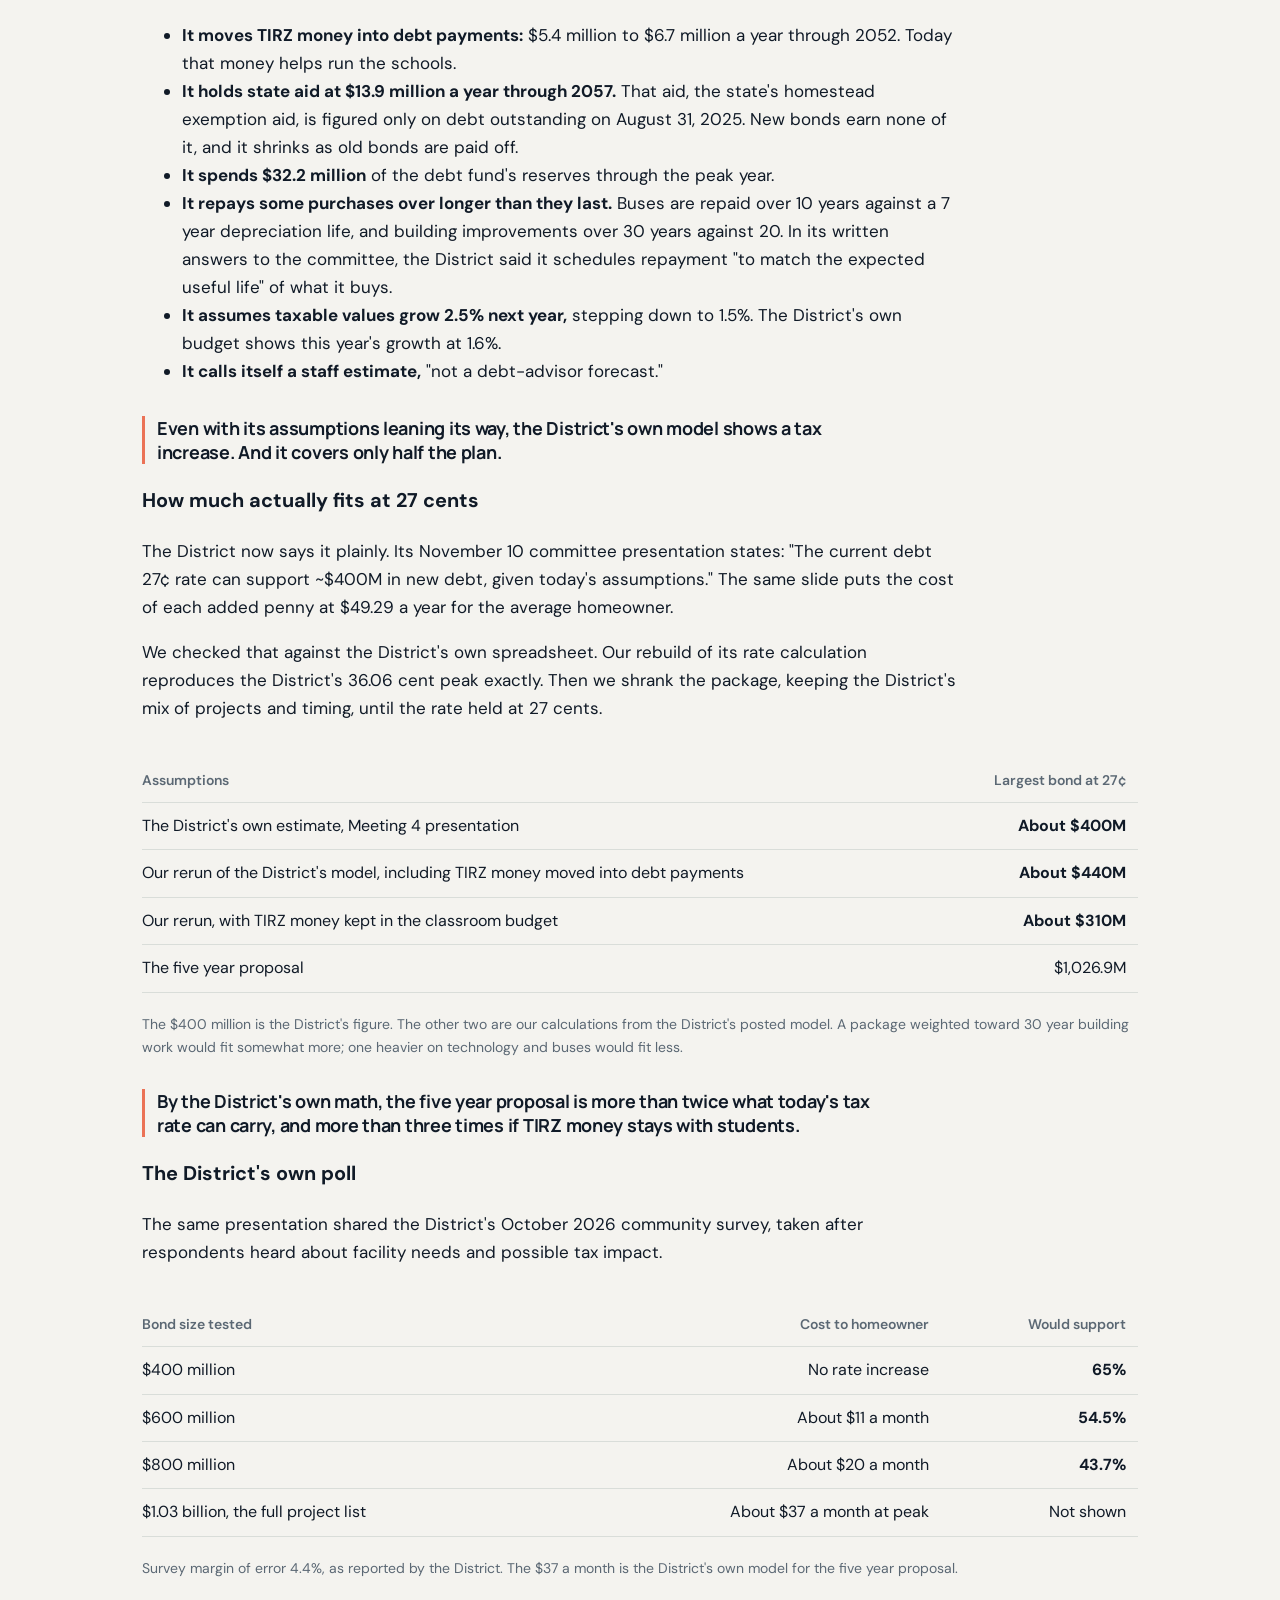
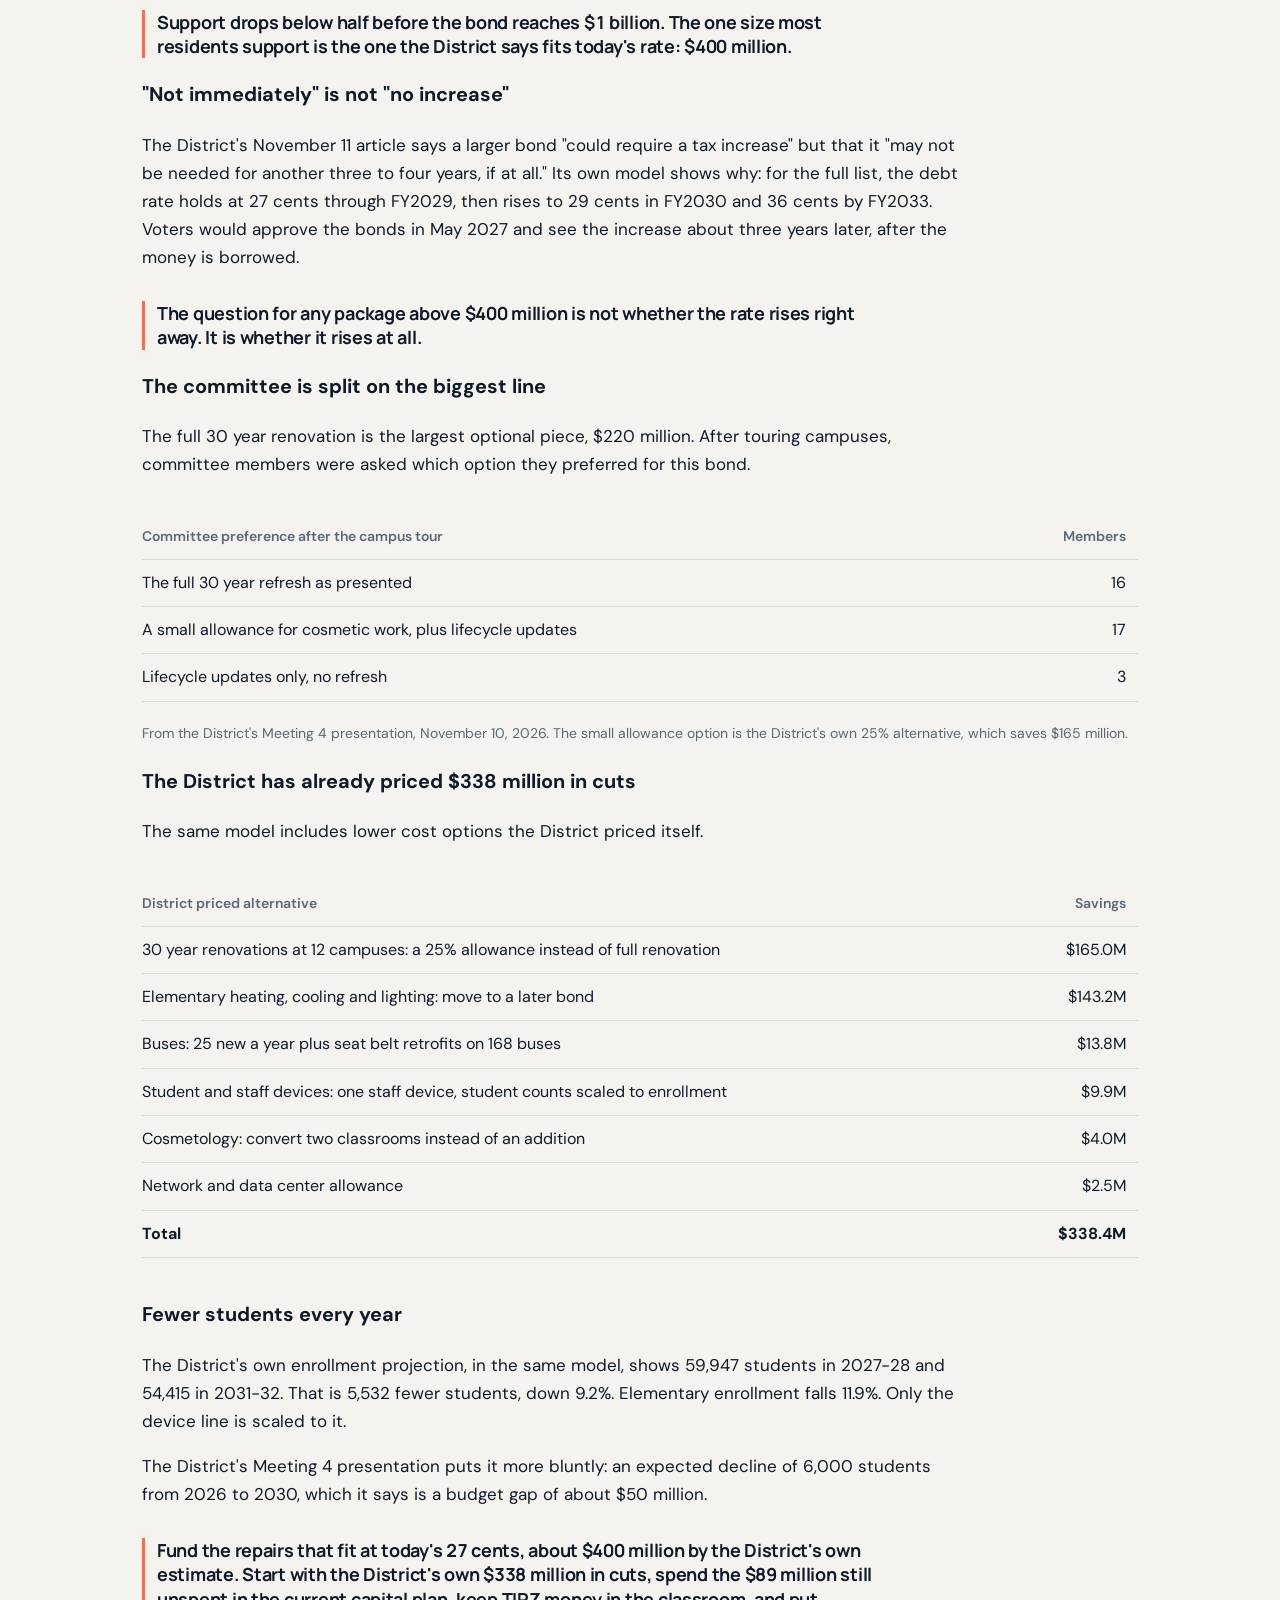
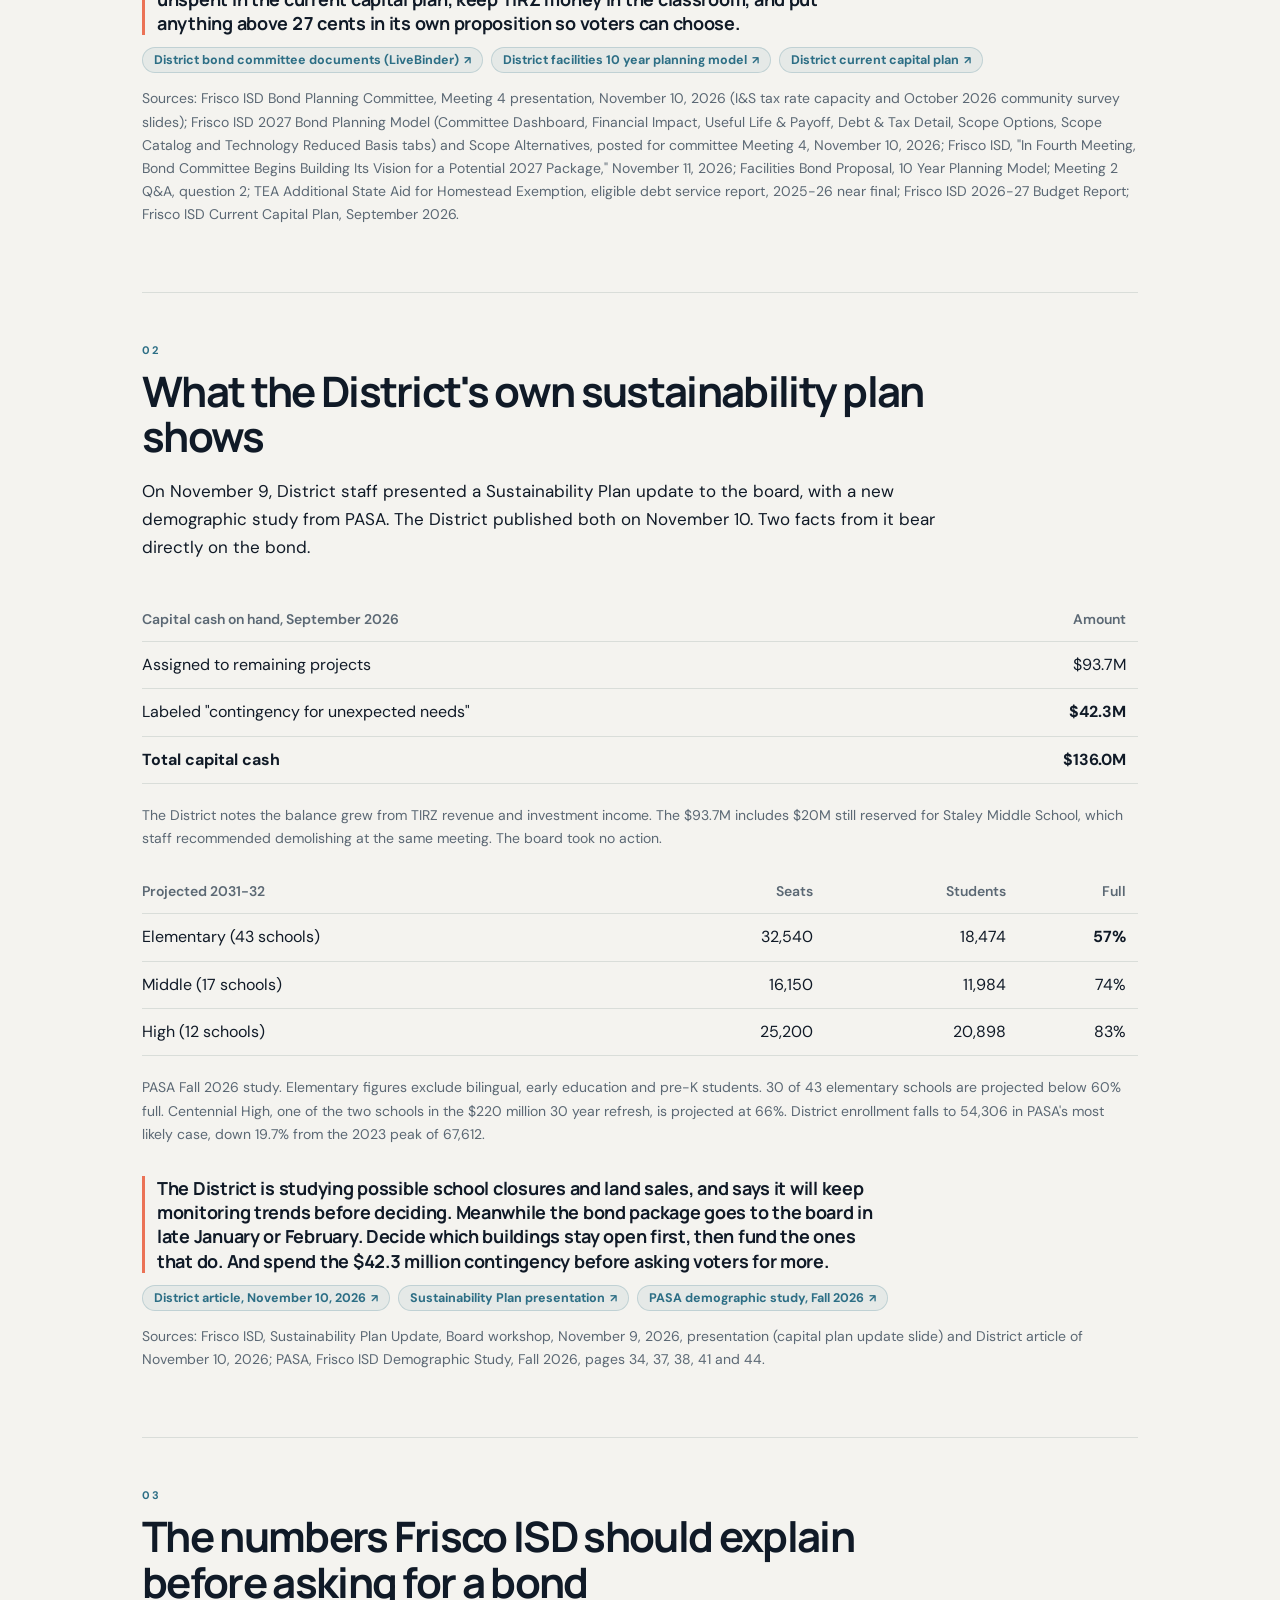
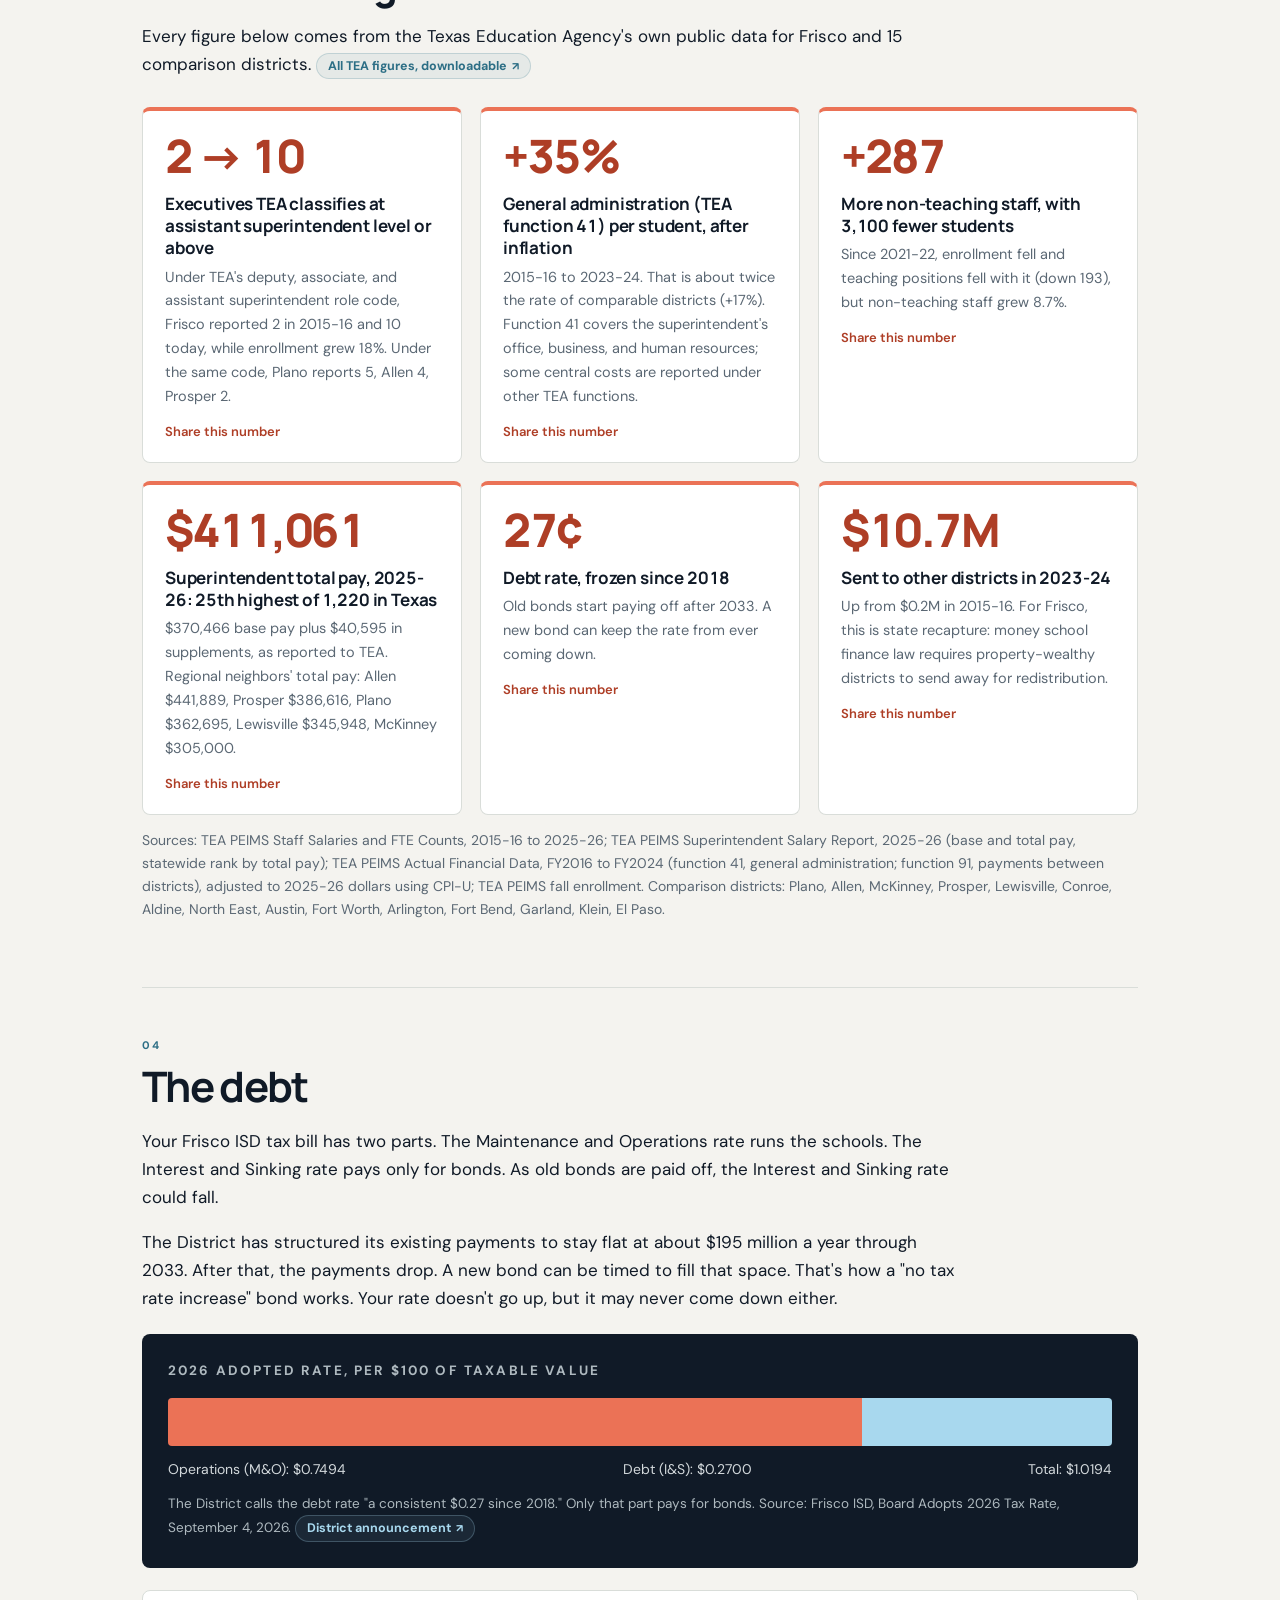
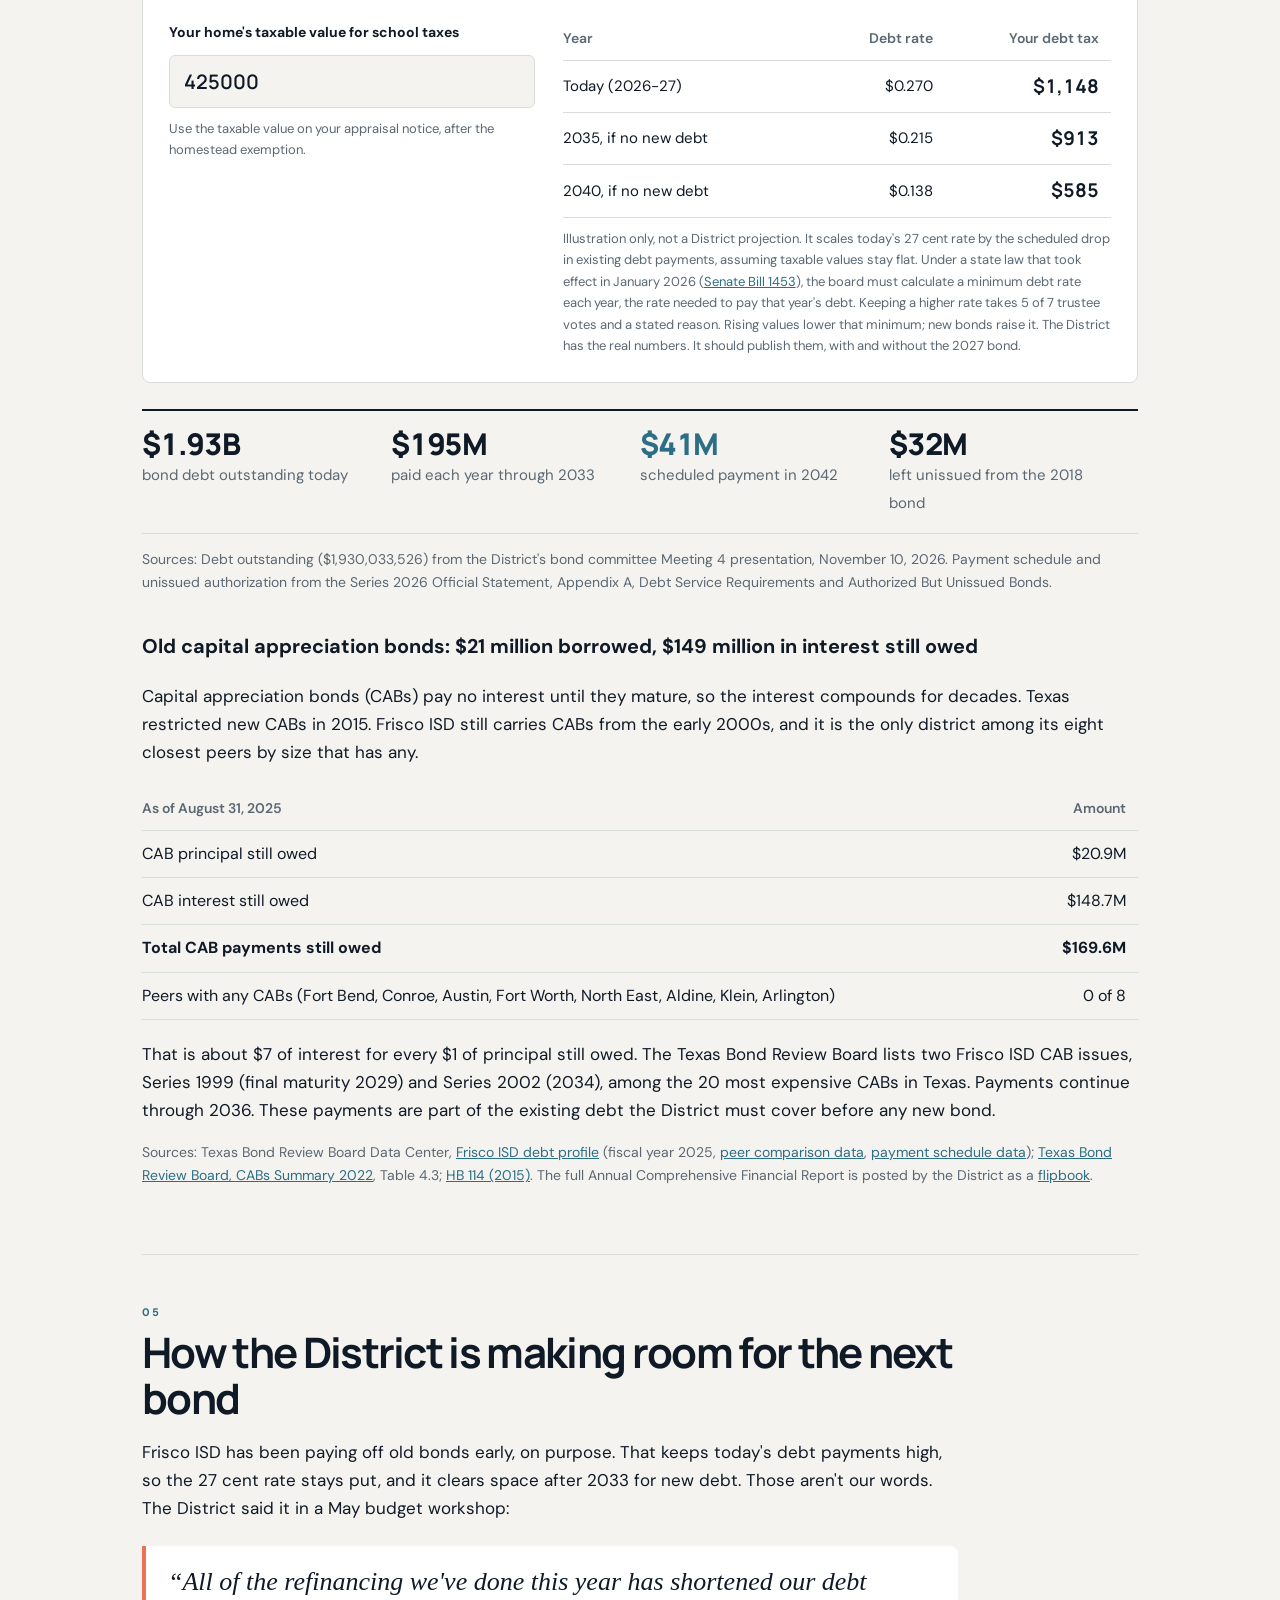
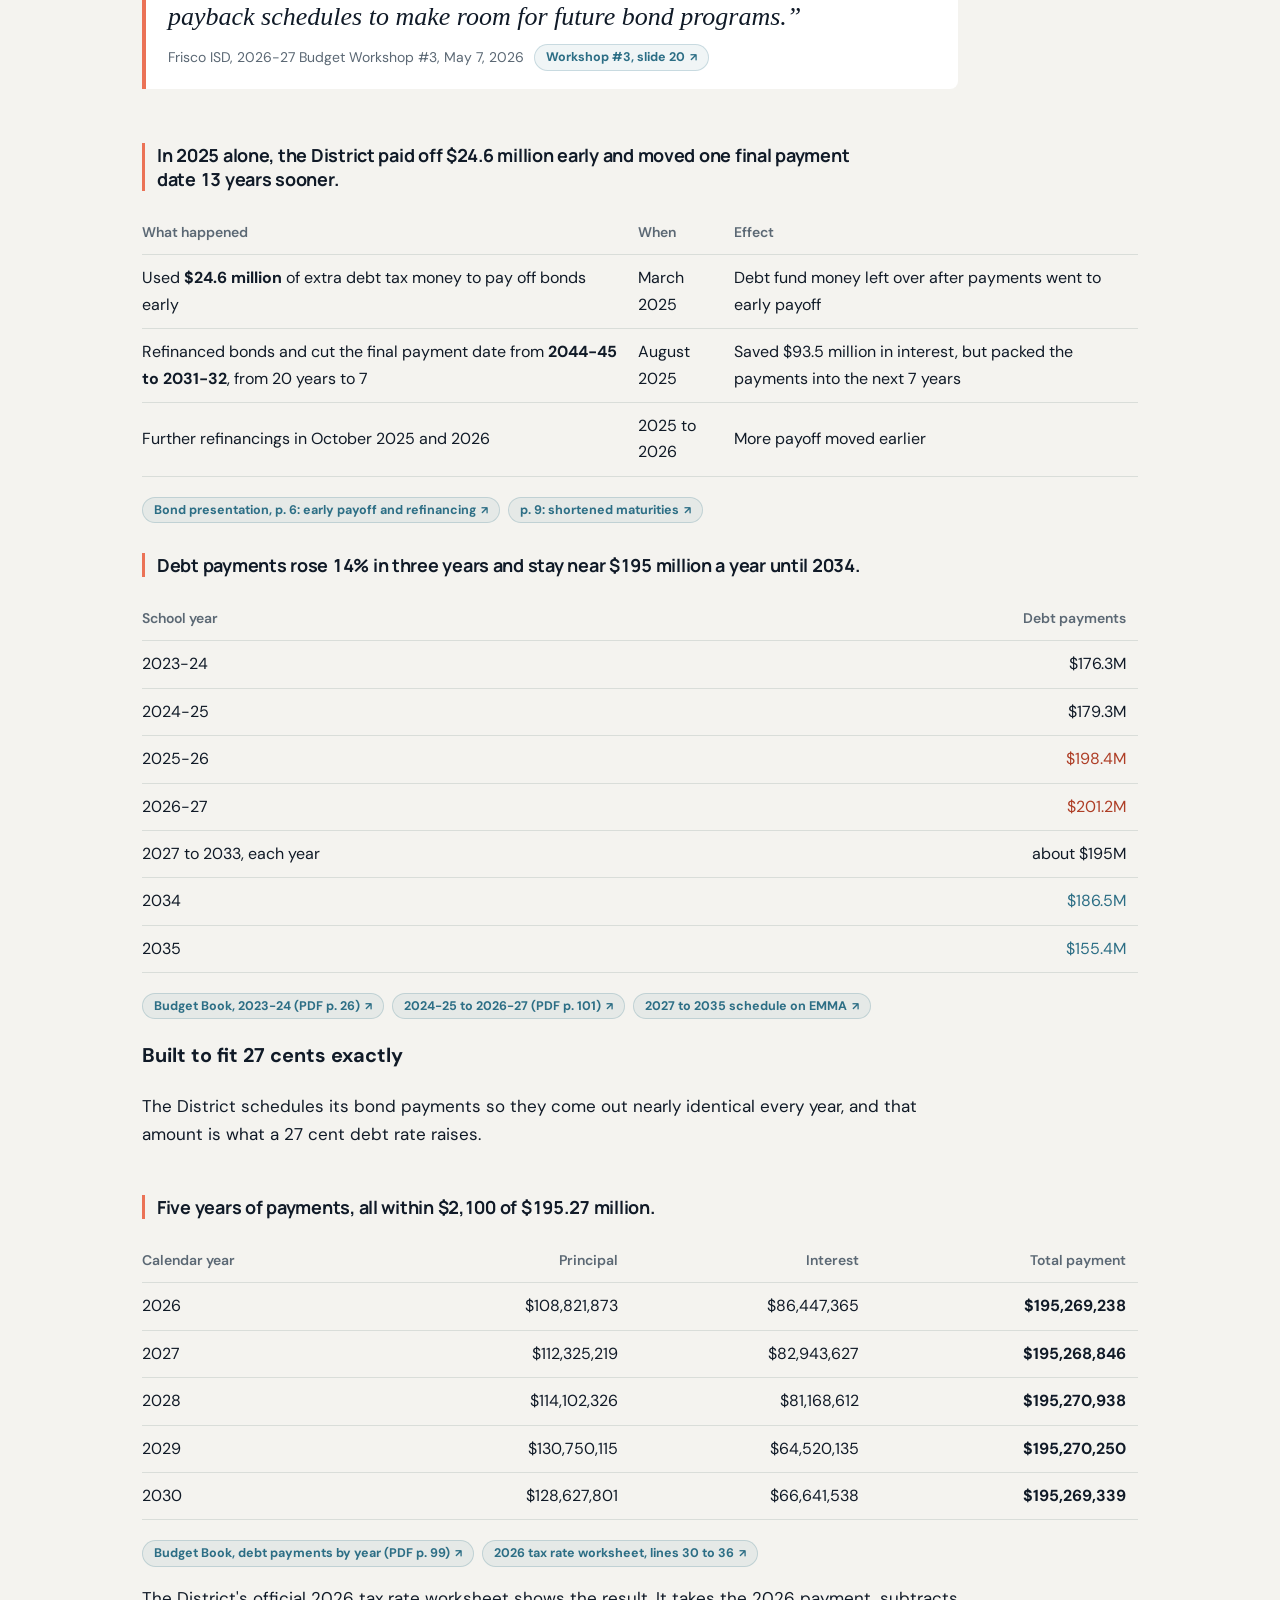
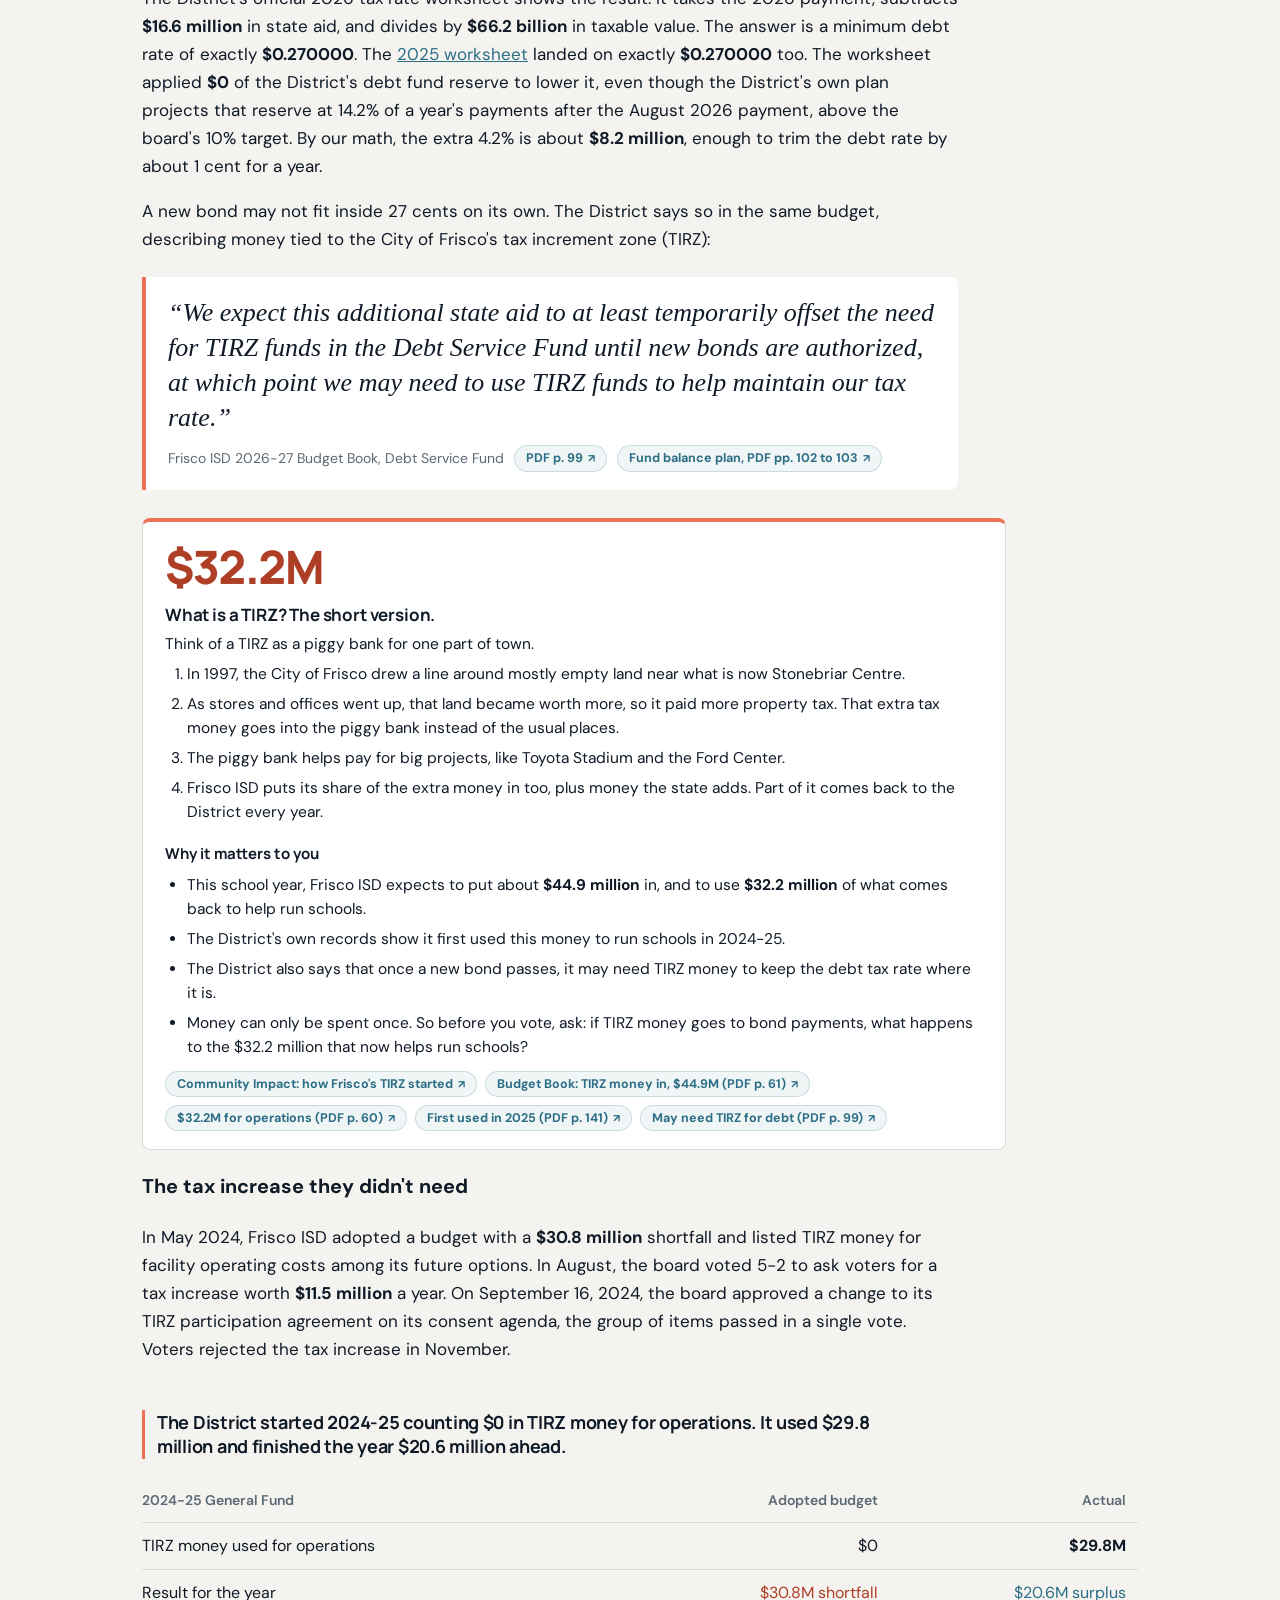
==== commit 2aefd53d: "Keep negative amounts on one line Co-Authored-By: Claude Opus 5.5 <noreply@anthropic.com> Claude-Ses" ====
--- a/index.html
+++ b/index.html
@@ -692,12 +692,12 @@
       <tr><td>Swim practice facility</td><td class="n">$22.0M</td><td class="n"><b>$26.2M</b></td><td class="n up">+$4.2M</td><td>Complete</td></tr>
       <tr><td>CTE Annex</td><td class="n">$21.0M</td><td class="n"><b>$25.0M</b></td><td class="n up">+$4.0M</td><td>Complete</td></tr>
       <tr><td>Staley Middle School refresh</td><td class="n">$8.0M</td><td class="n"><b>$20.0M</b></td><td class="n up">+$12.0M</td><td>On hold, nothing spent</td></tr>
-      <tr><td>General maintenance</td><td class="n">$110.0M</td><td class="n"><b>$82.9M</b></td><td class="n">&minus;$27.1M</td><td>In progress</td></tr>
-      <tr><td>Buses and vehicles</td><td class="n">$23.0M</td><td class="n"><b>$15.0M</b></td><td class="n">&minus;$8.0M</td><td>In progress</td></tr>
-      <tr><td>Land</td><td class="n">$22.0M</td><td class="n"><b>$13.3M</b></td><td class="n">&minus;$8.7M</td><td>Complete</td></tr>
-      <tr><td>LED lighting retrofit</td><td class="n">$20.0M</td><td class="n"><b>$12.9M</b></td><td class="n">&minus;$7.1M</td><td>In progress</td></tr>
-      <tr><td>Elementary School No. 45</td><td class="n">$28.0M</td><td class="n"><b>none</b></td><td class="n">&minus;$28.0M</td><td>On hold</td></tr>
-      <tr><td>New transportation facility</td><td class="n">$19.2M</td><td class="n"><b>none</b></td><td class="n">&minus;$19.2M</td><td>On hold</td></tr>
+      <tr><td>General maintenance</td><td class="n">$110.0M</td><td class="n"><b>$82.9M</b></td><td class="n" style="white-space:nowrap">&minus;$27.1M</td><td>In progress</td></tr>
+      <tr><td>Buses and vehicles</td><td class="n">$23.0M</td><td class="n"><b>$15.0M</b></td><td class="n" style="white-space:nowrap">&minus;$8.0M</td><td>In progress</td></tr>
+      <tr><td>Land</td><td class="n">$22.0M</td><td class="n"><b>$13.3M</b></td><td class="n" style="white-space:nowrap">&minus;$8.7M</td><td>Complete</td></tr>
+      <tr><td>LED lighting retrofit</td><td class="n">$20.0M</td><td class="n"><b>$12.9M</b></td><td class="n" style="white-space:nowrap">&minus;$7.1M</td><td>In progress</td></tr>
+      <tr><td>Elementary School No. 45</td><td class="n">$28.0M</td><td class="n"><b>none</b></td><td class="n" style="white-space:nowrap">&minus;$28.0M</td><td>On hold</td></tr>
+      <tr><td>New transportation facility</td><td class="n">$19.2M</td><td class="n"><b>none</b></td><td class="n" style="white-space:nowrap">&minus;$19.2M</td><td>On hold</td></tr>
       <tr><td><b>Whole 2018 program</b></td><td class="n"><b>$691.0M</b></td><td class="n"><b>$676.8M</b></td><td class="n"></td><td><b>$643.9M spent or committed, $32.8M left</b></td></tr>
     </tbody>
   </table>
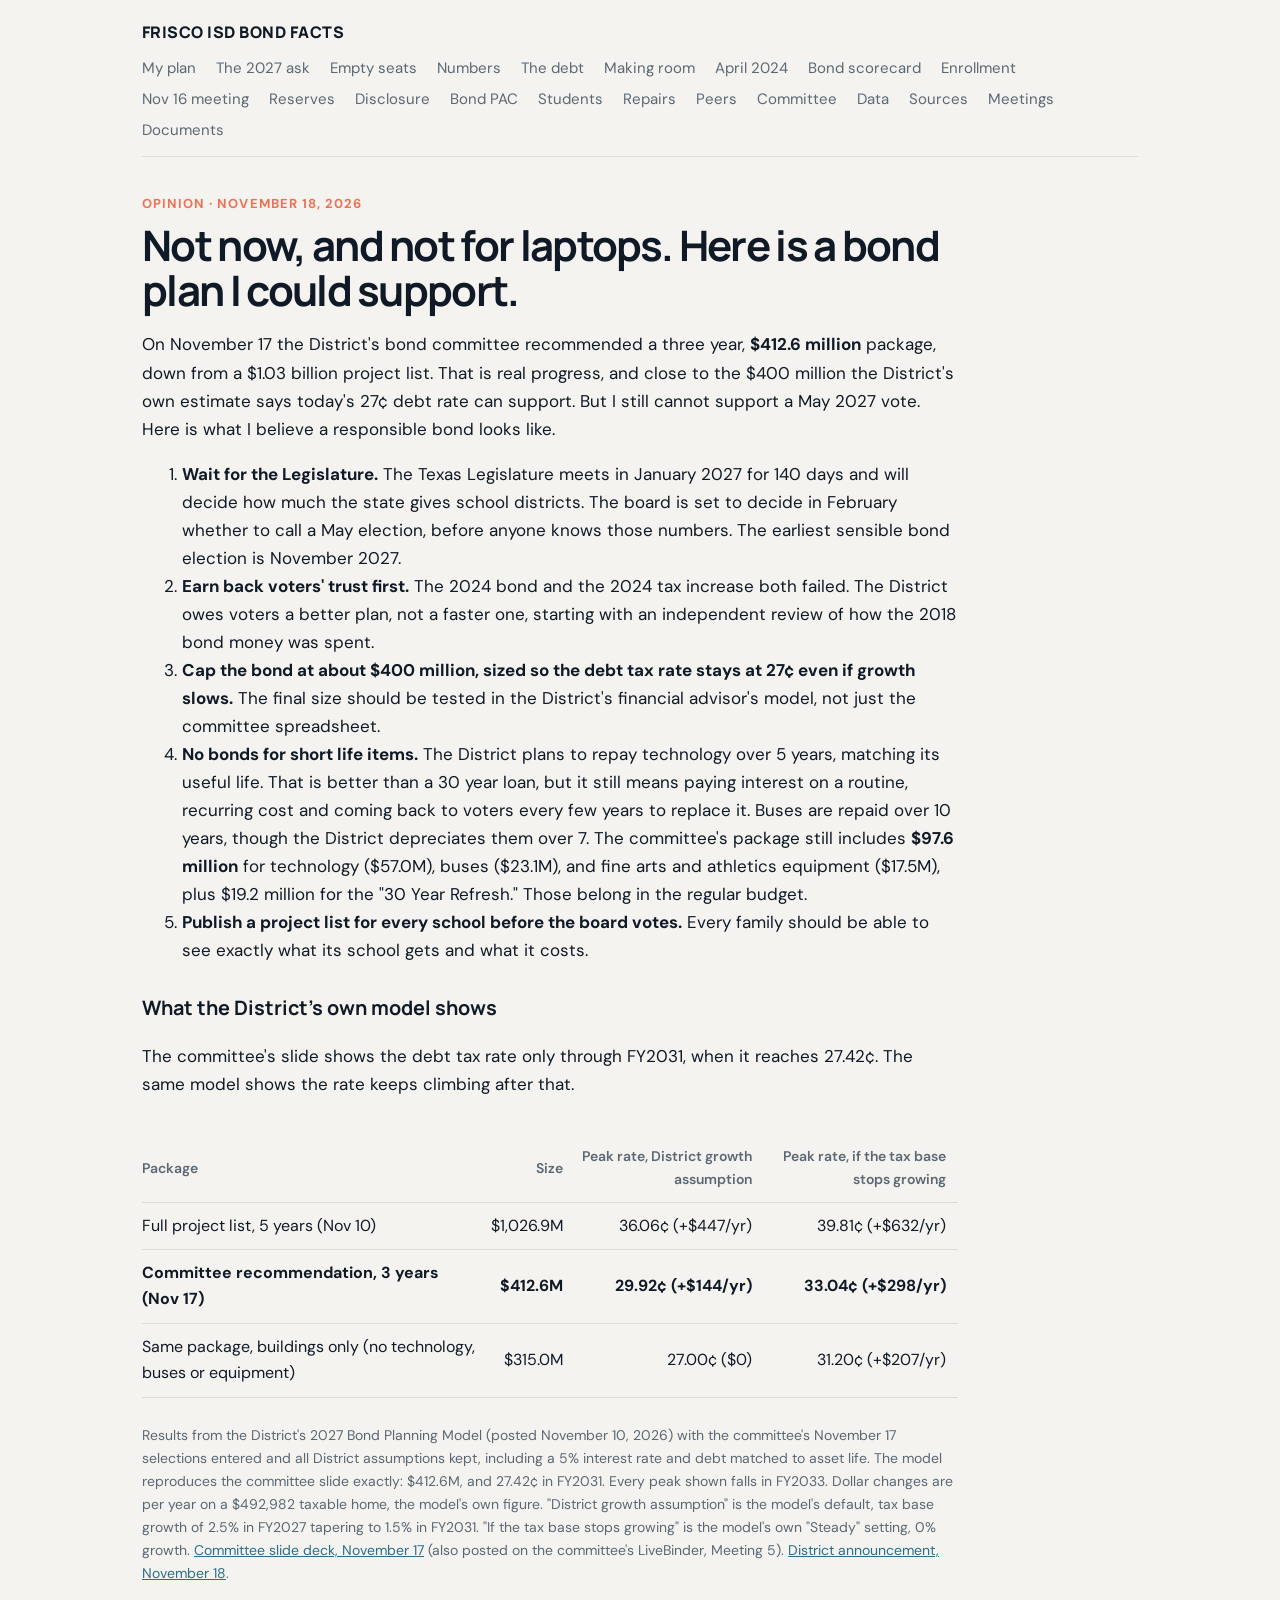
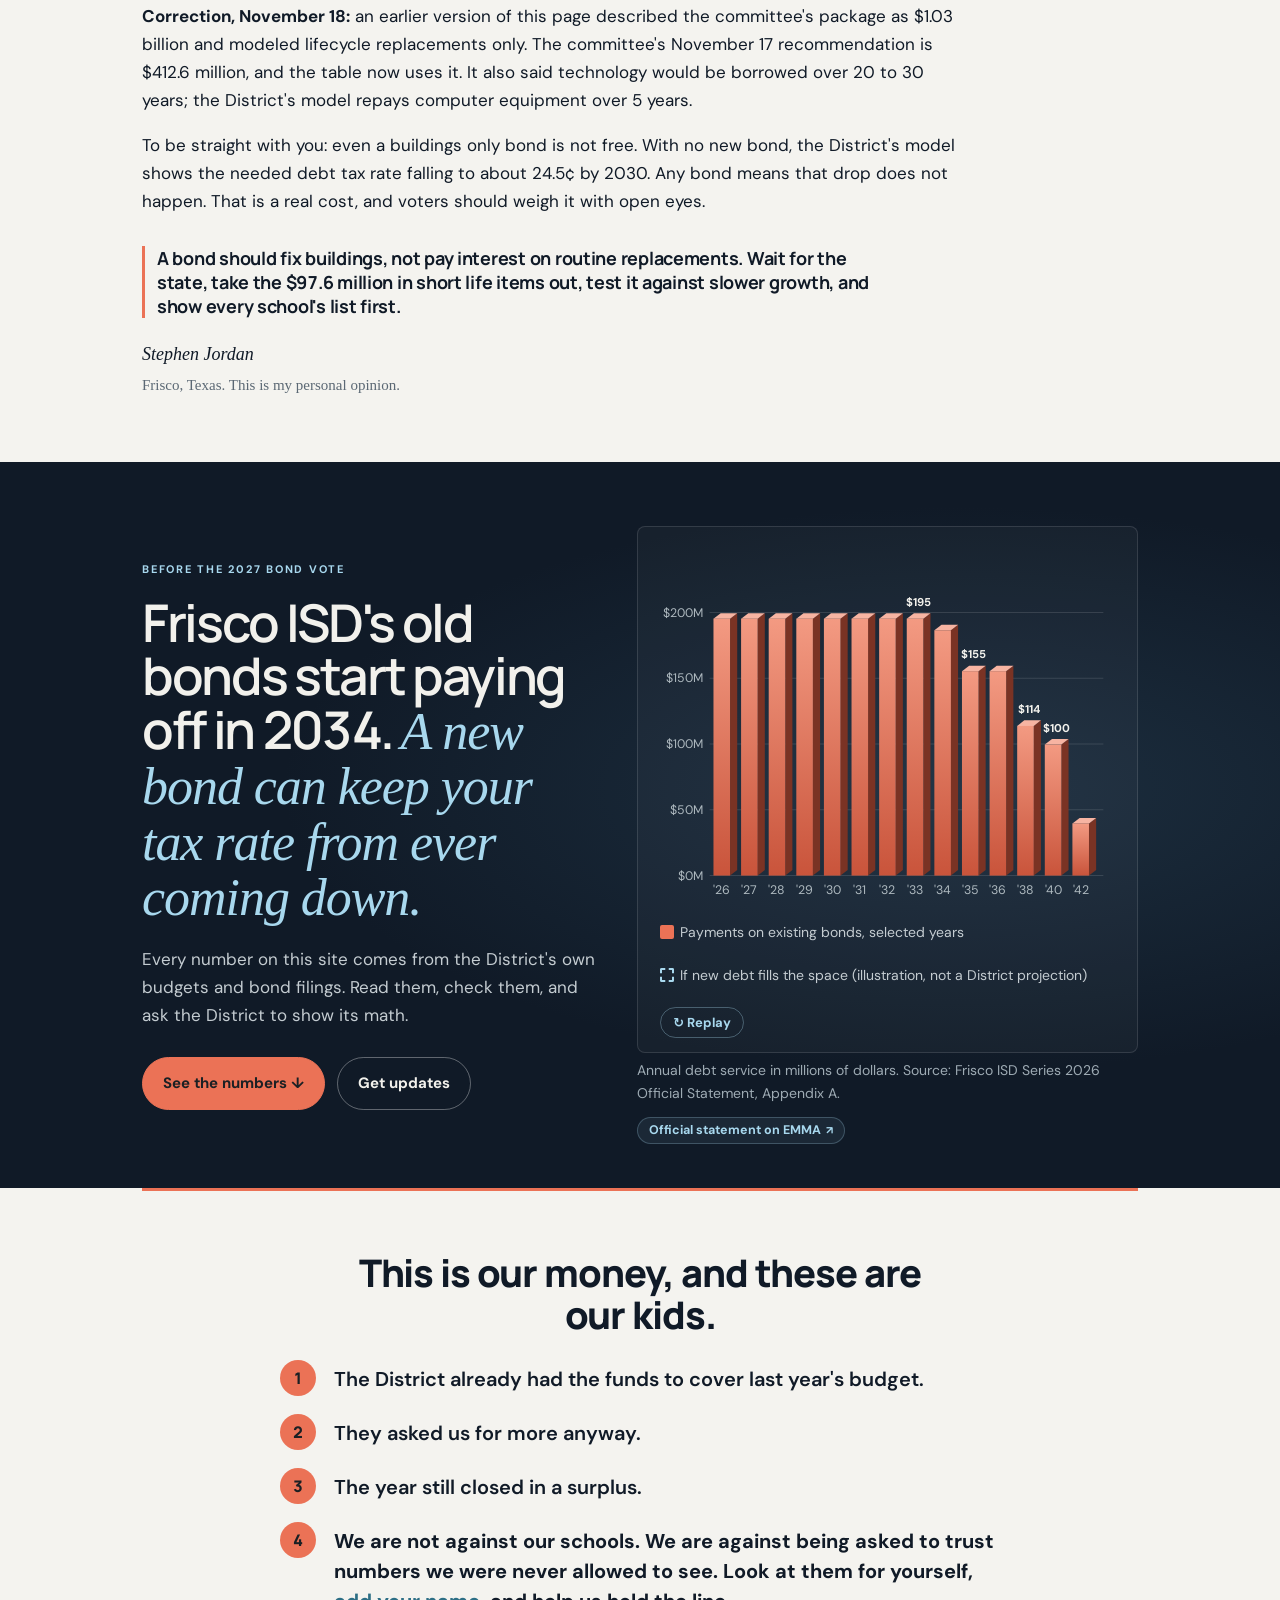
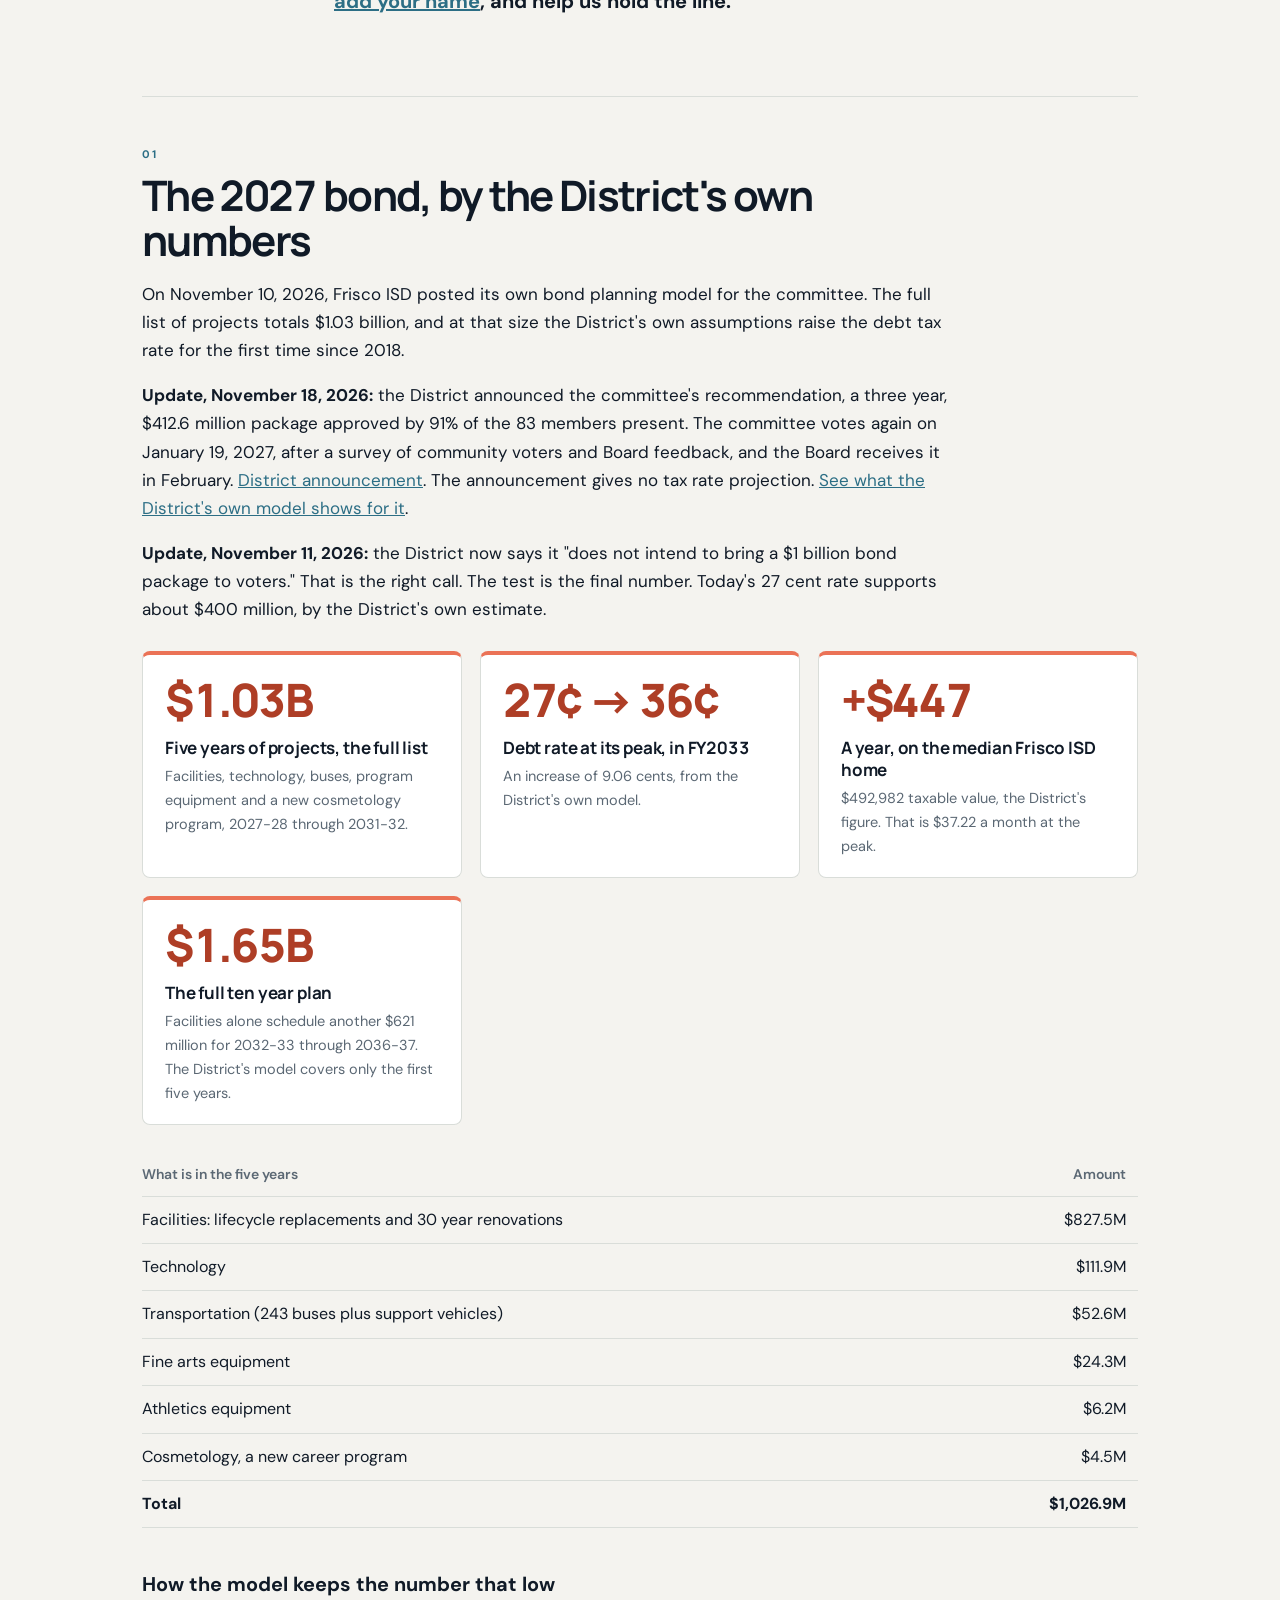
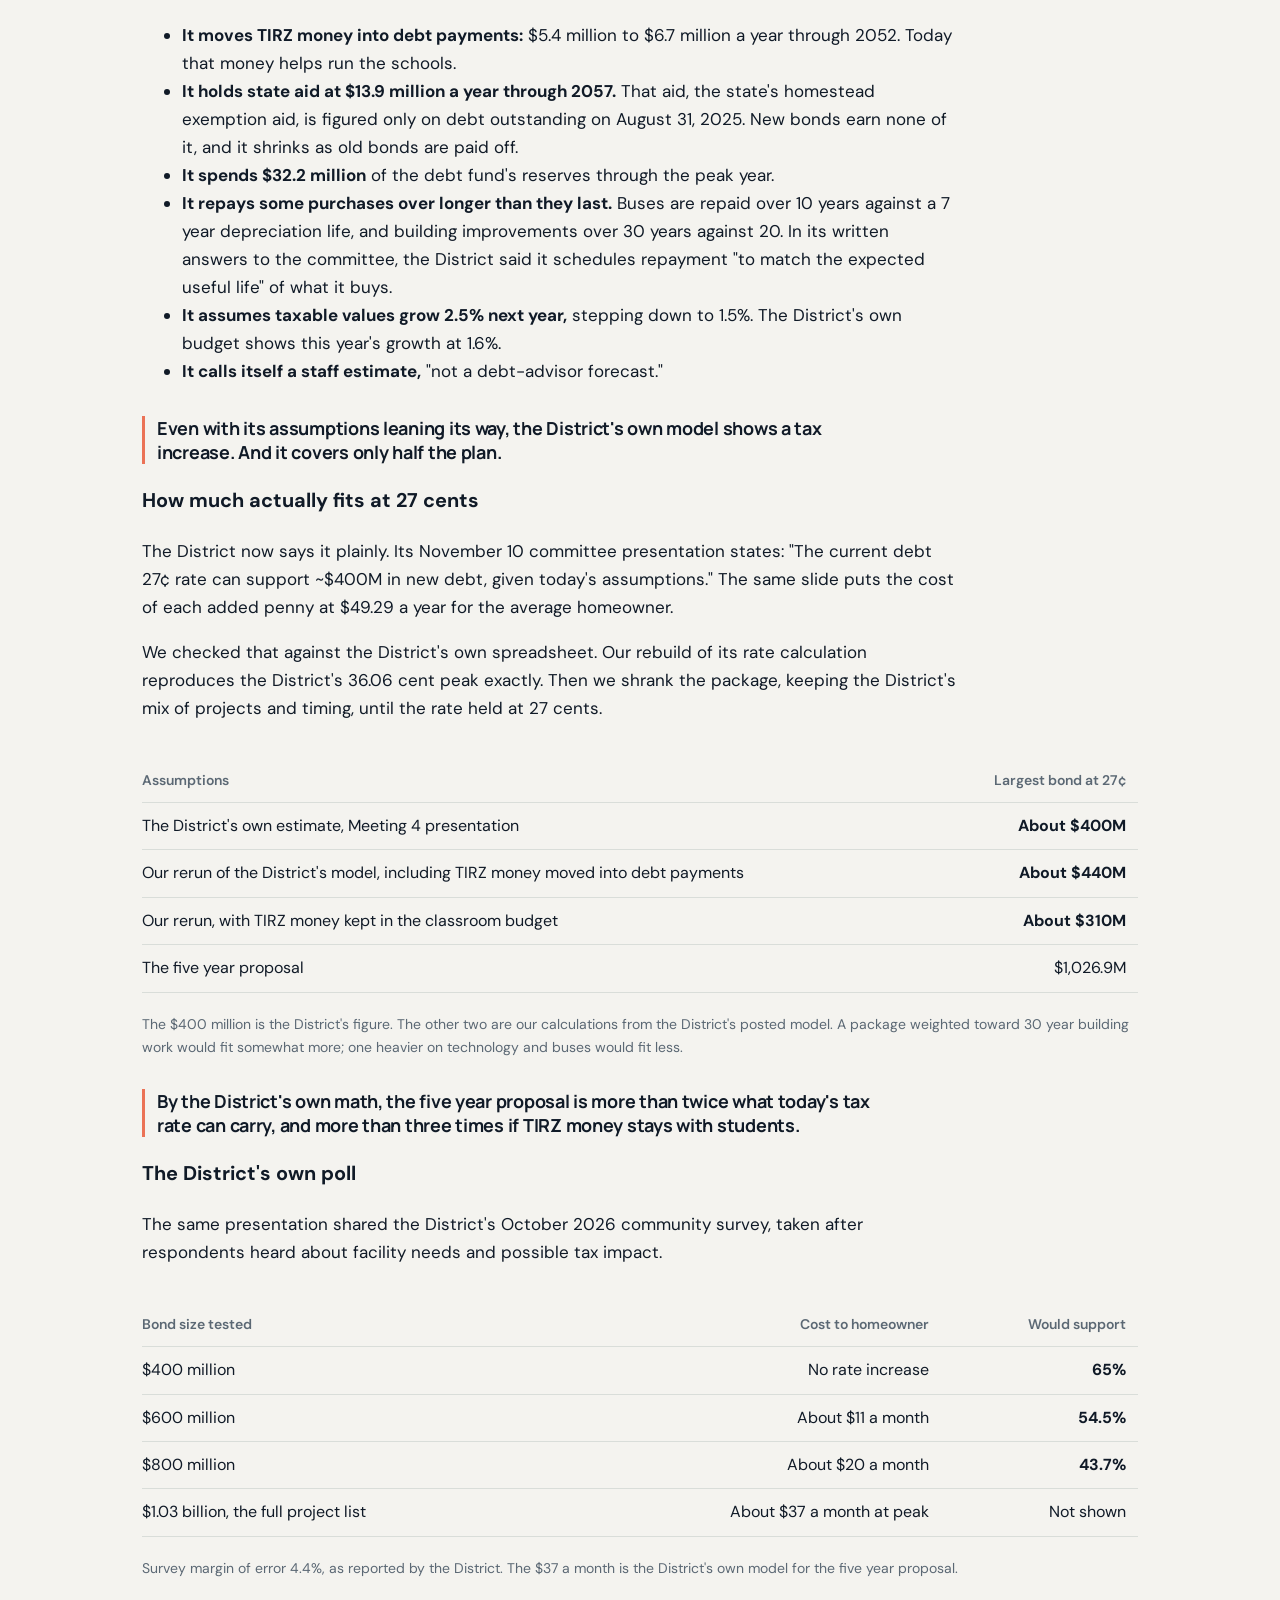
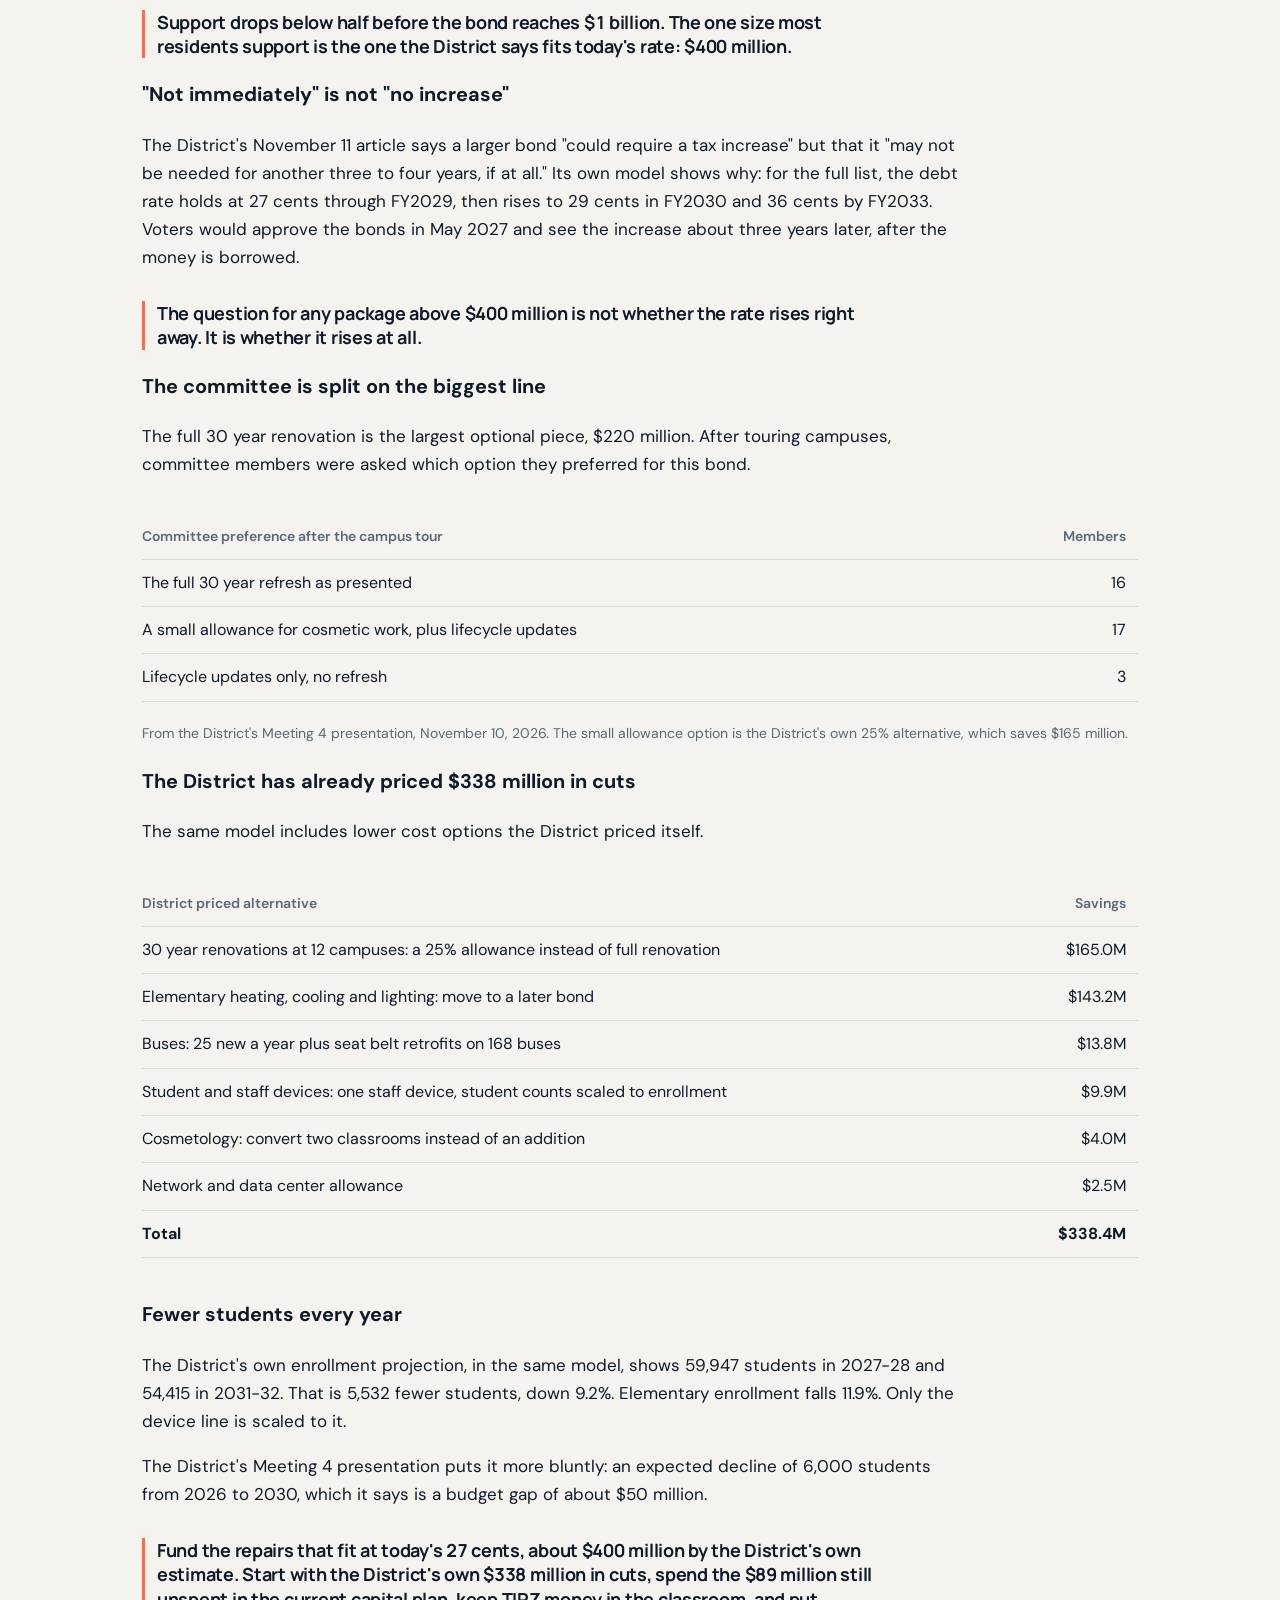
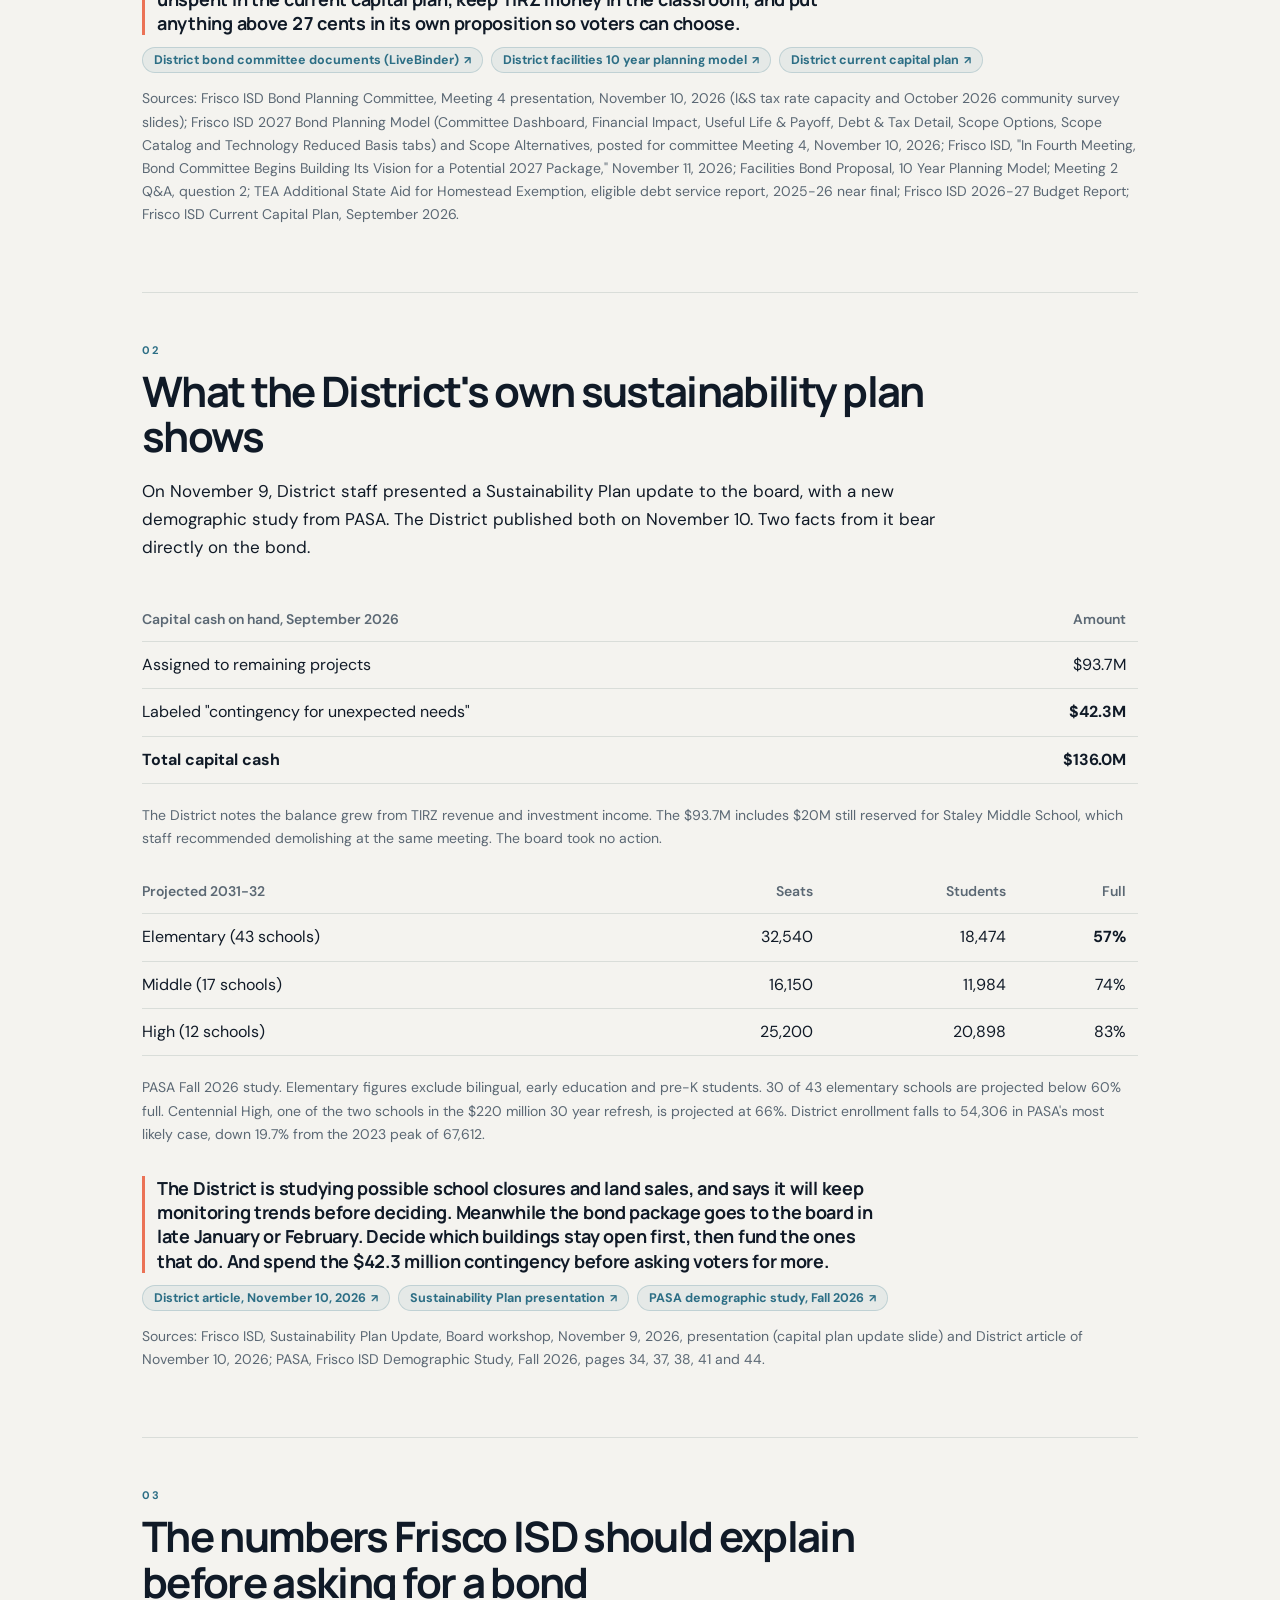
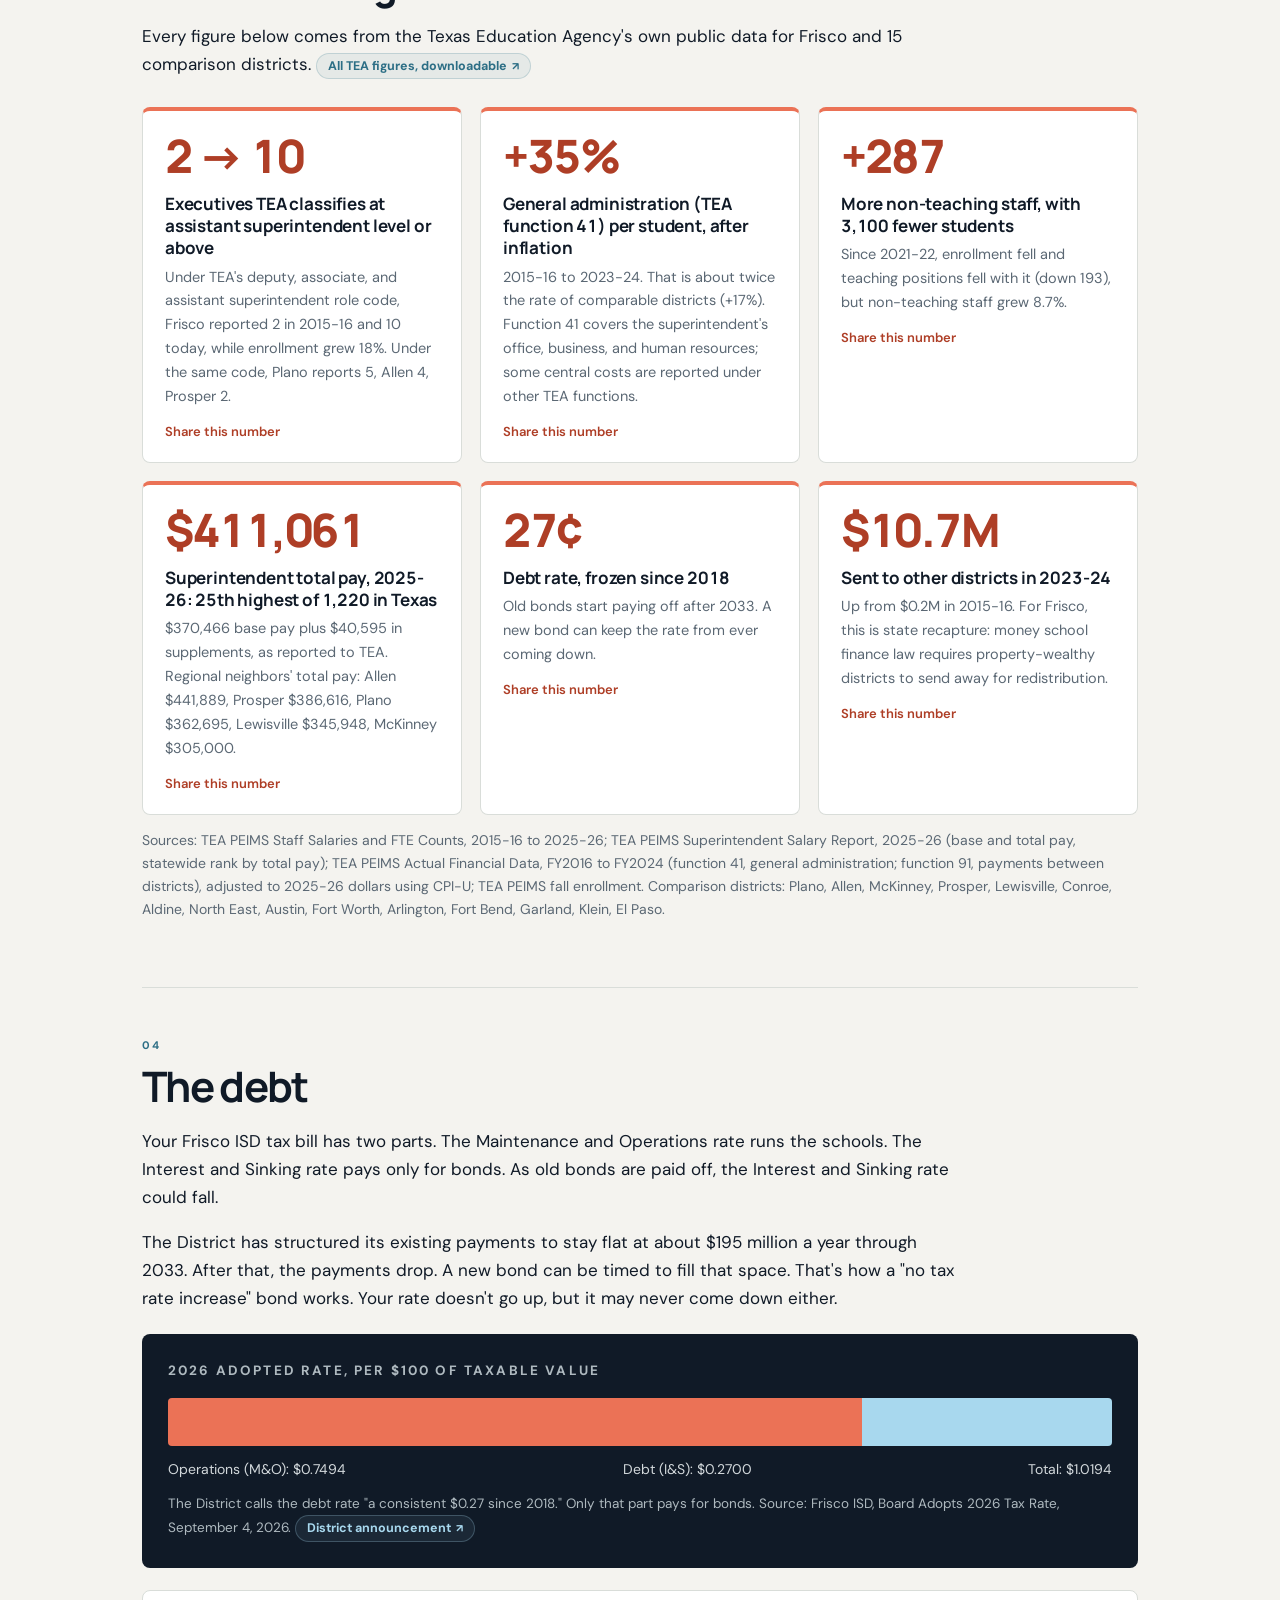
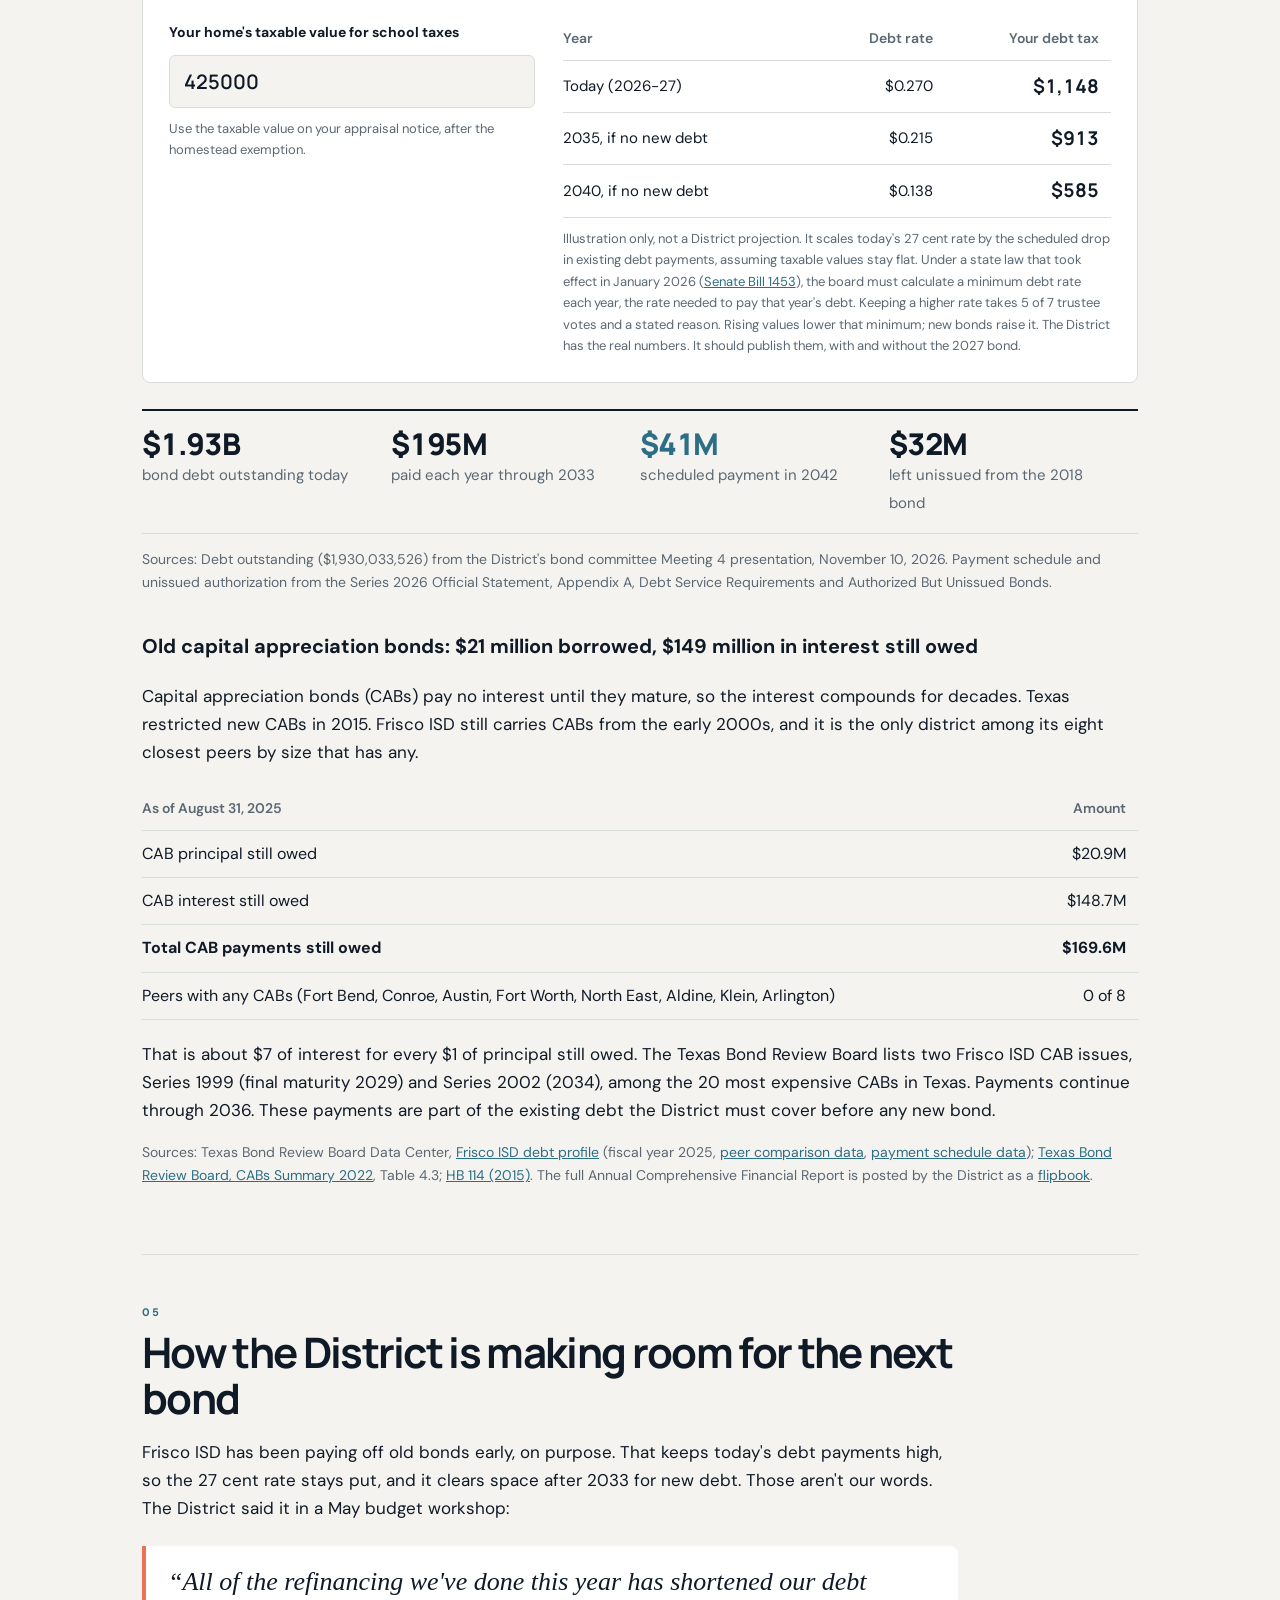
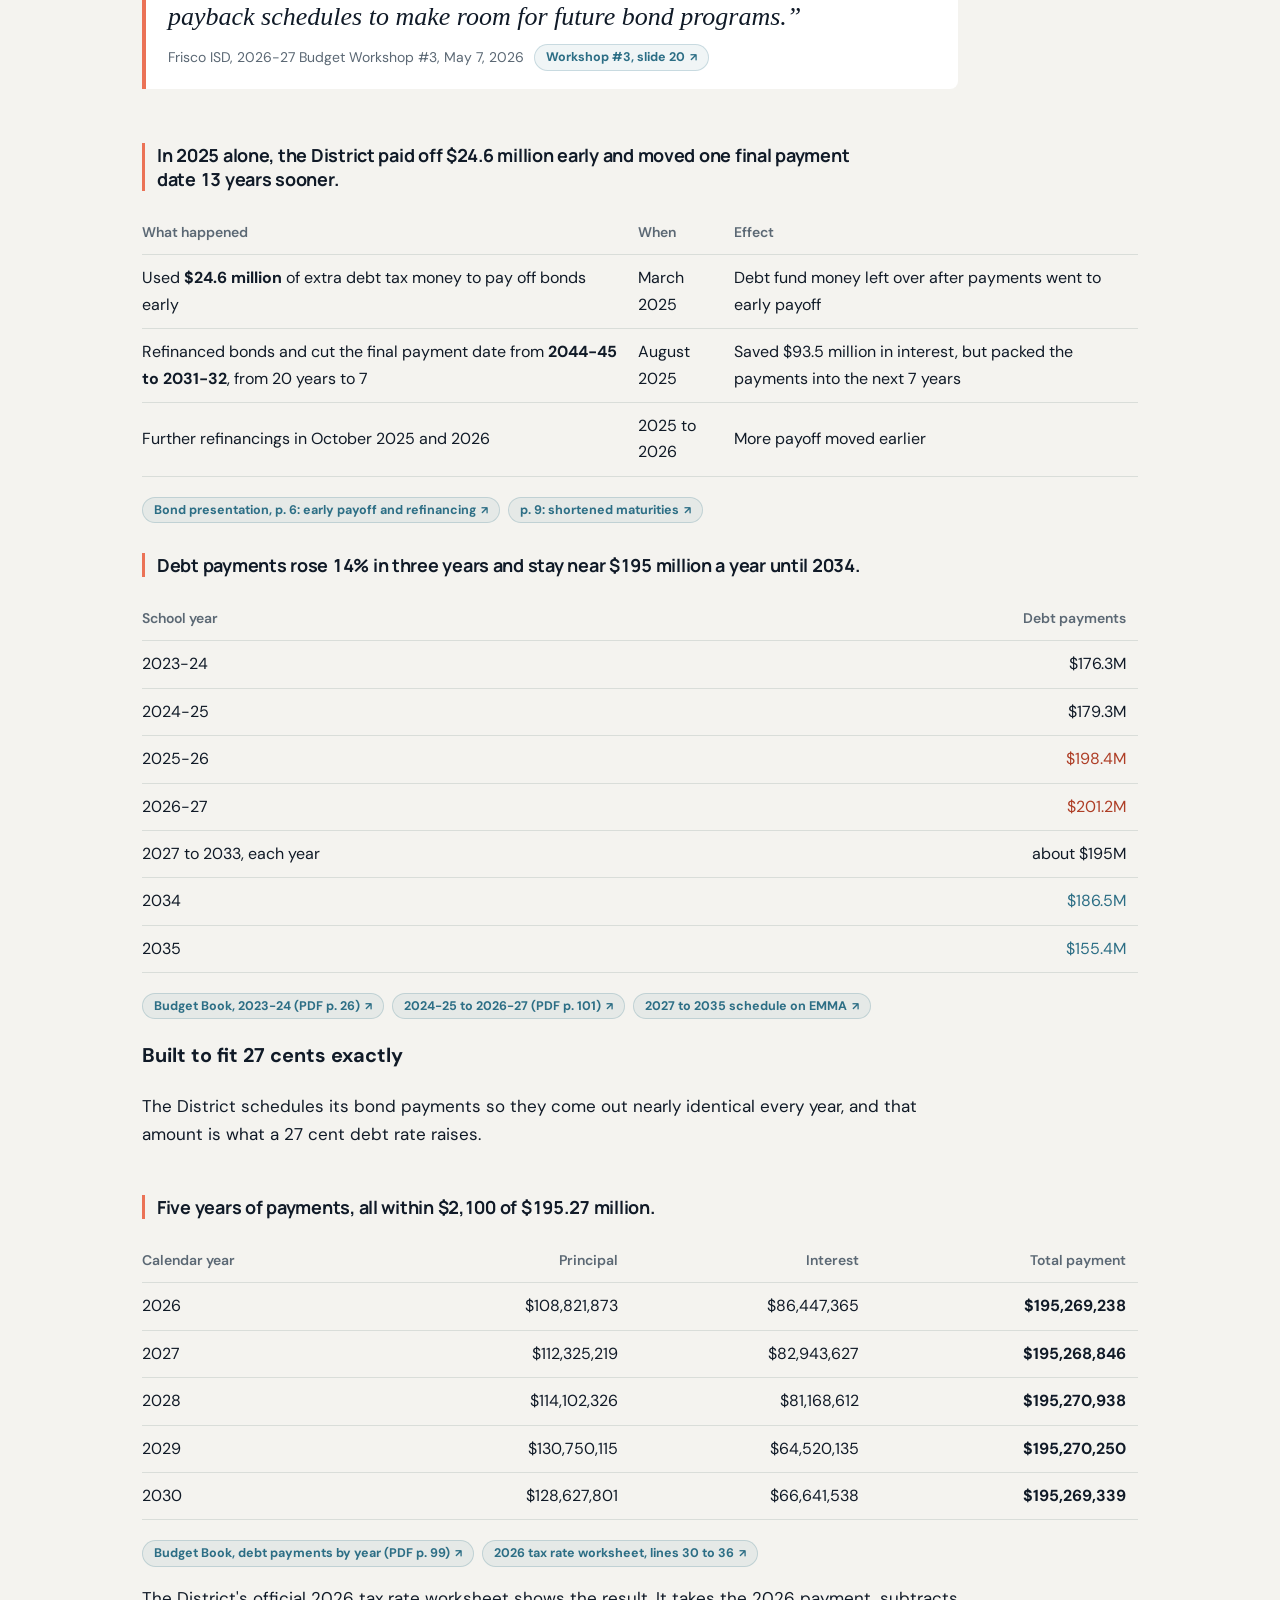
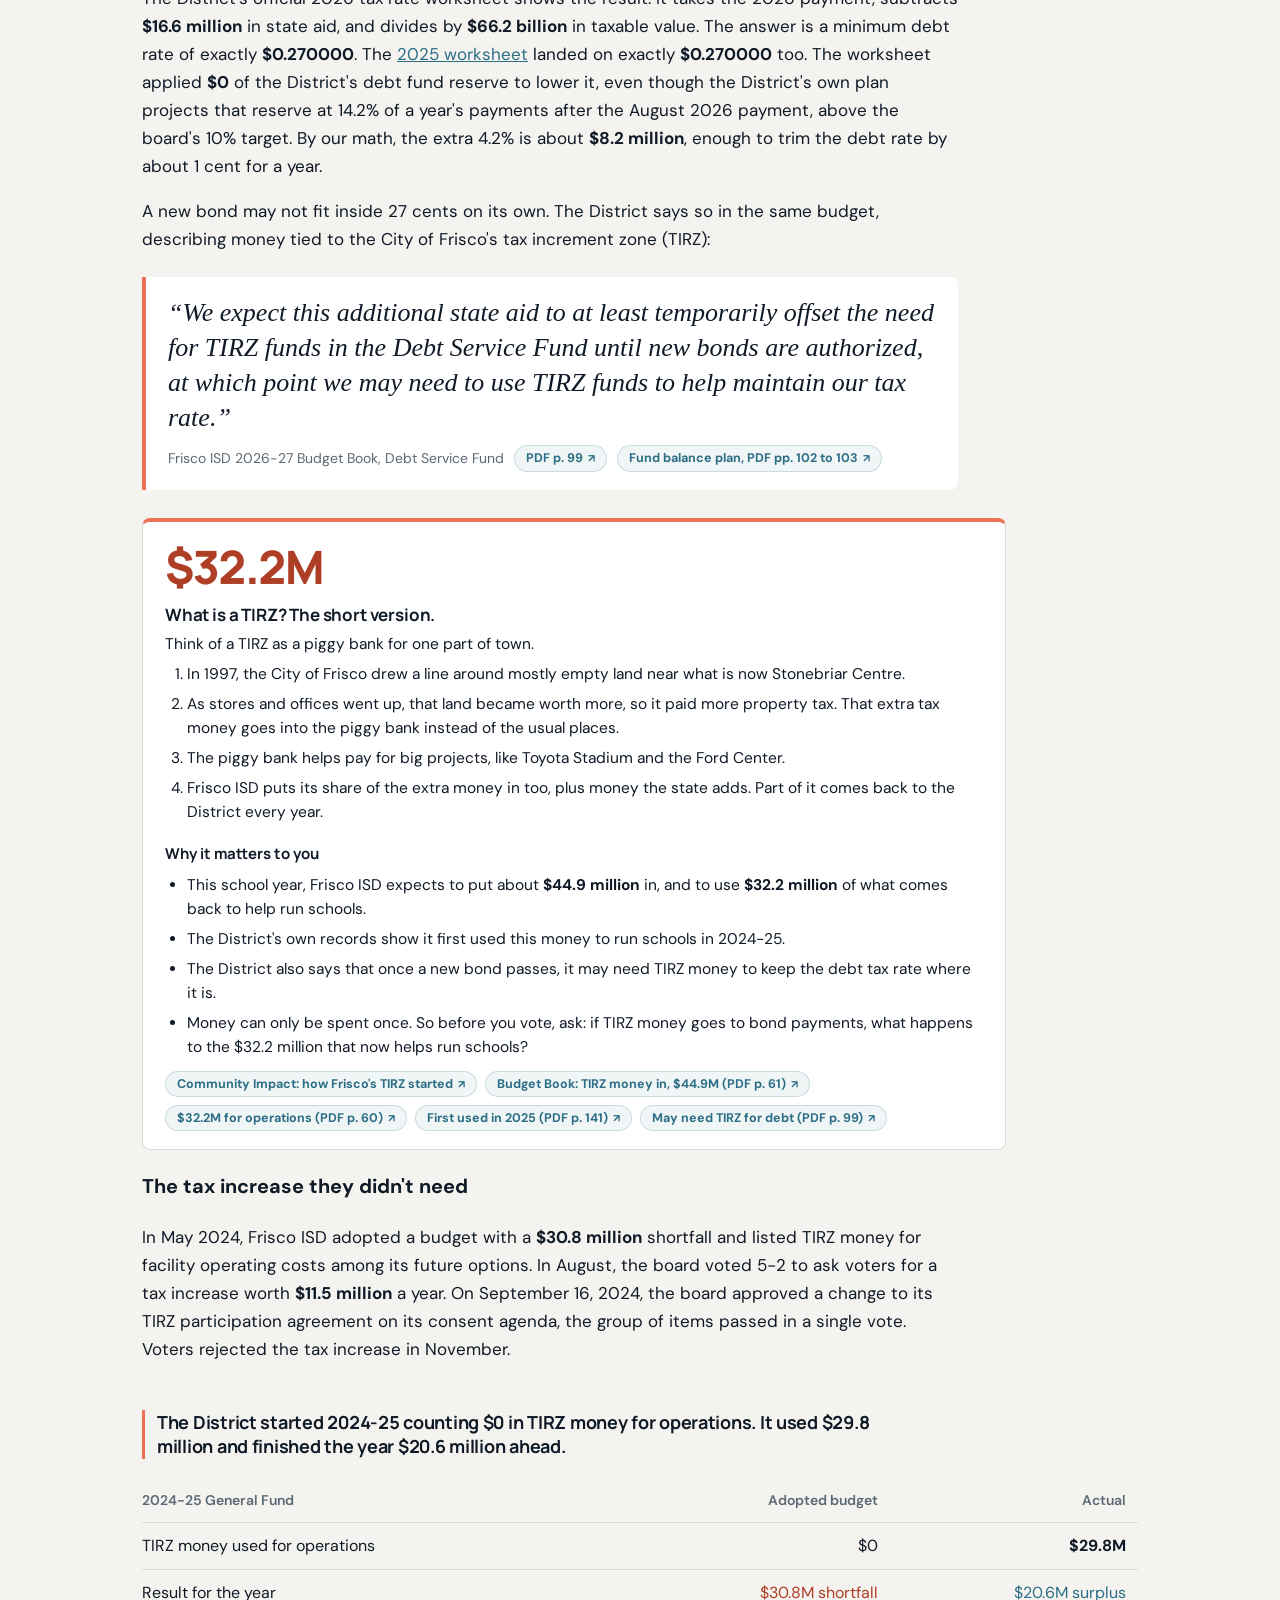
==== commit 83e636cf: "Asher Media: $904,623 paid in FY2026 per check register Co-Authored-By: Claude Opus 5.5 <noreply@ant" ====
--- a/index.html
+++ b/index.html
@@ -803,7 +803,7 @@
   <p class="cap">Vendor names and descriptions as the District lists them.</p>
   </div>
   <div class="prose">
-    <p>A $450,000 marketing contract in the same year the District is preparing a bond deserves a plain explanation of what it covers. Computers bought with bond money are the same pattern the District's 2027 planning model expands: it puts $111.9 million in devices on bonds.</p>
+    <p>A $450,000 marketing contract in the same year the District is preparing a bond deserves a plain explanation of what it covers. It isn't the first: the District's final check register for 2025-26 shows $904,623 paid to Asher Media that year, mostly under blanket orders labeled "Access Fr..." and "Virtual F...", with $69,000 "to begin discovery." That makes about $1.35 million across two years. What the two programs are is not stated in the register (<a href="https://www.friscoisd.org/page/check-registers">Frisco ISD check register, FY2026</a>). Computers bought with bond money are the same pattern the District's 2027 planning model expands: it puts $111.9 million in devices on bonds.</p>
     <p>The packet also shows the 2026 certified tax roll at <strong>$71.76 billion</strong> in taxable value, a $708.5 million levy, and a general fund that starts the year with <strong>$259.4 million</strong> unassigned and projects $253.7 million at year end.</p>
     <p><strong>How did each trustee vote?</strong> We now track every recorded vote by trustee, starting in September. November 16 votes will be added when the Board approves the minutes. <a class="sm" href="/votes">See every trustee vote</a></p>
   </div>
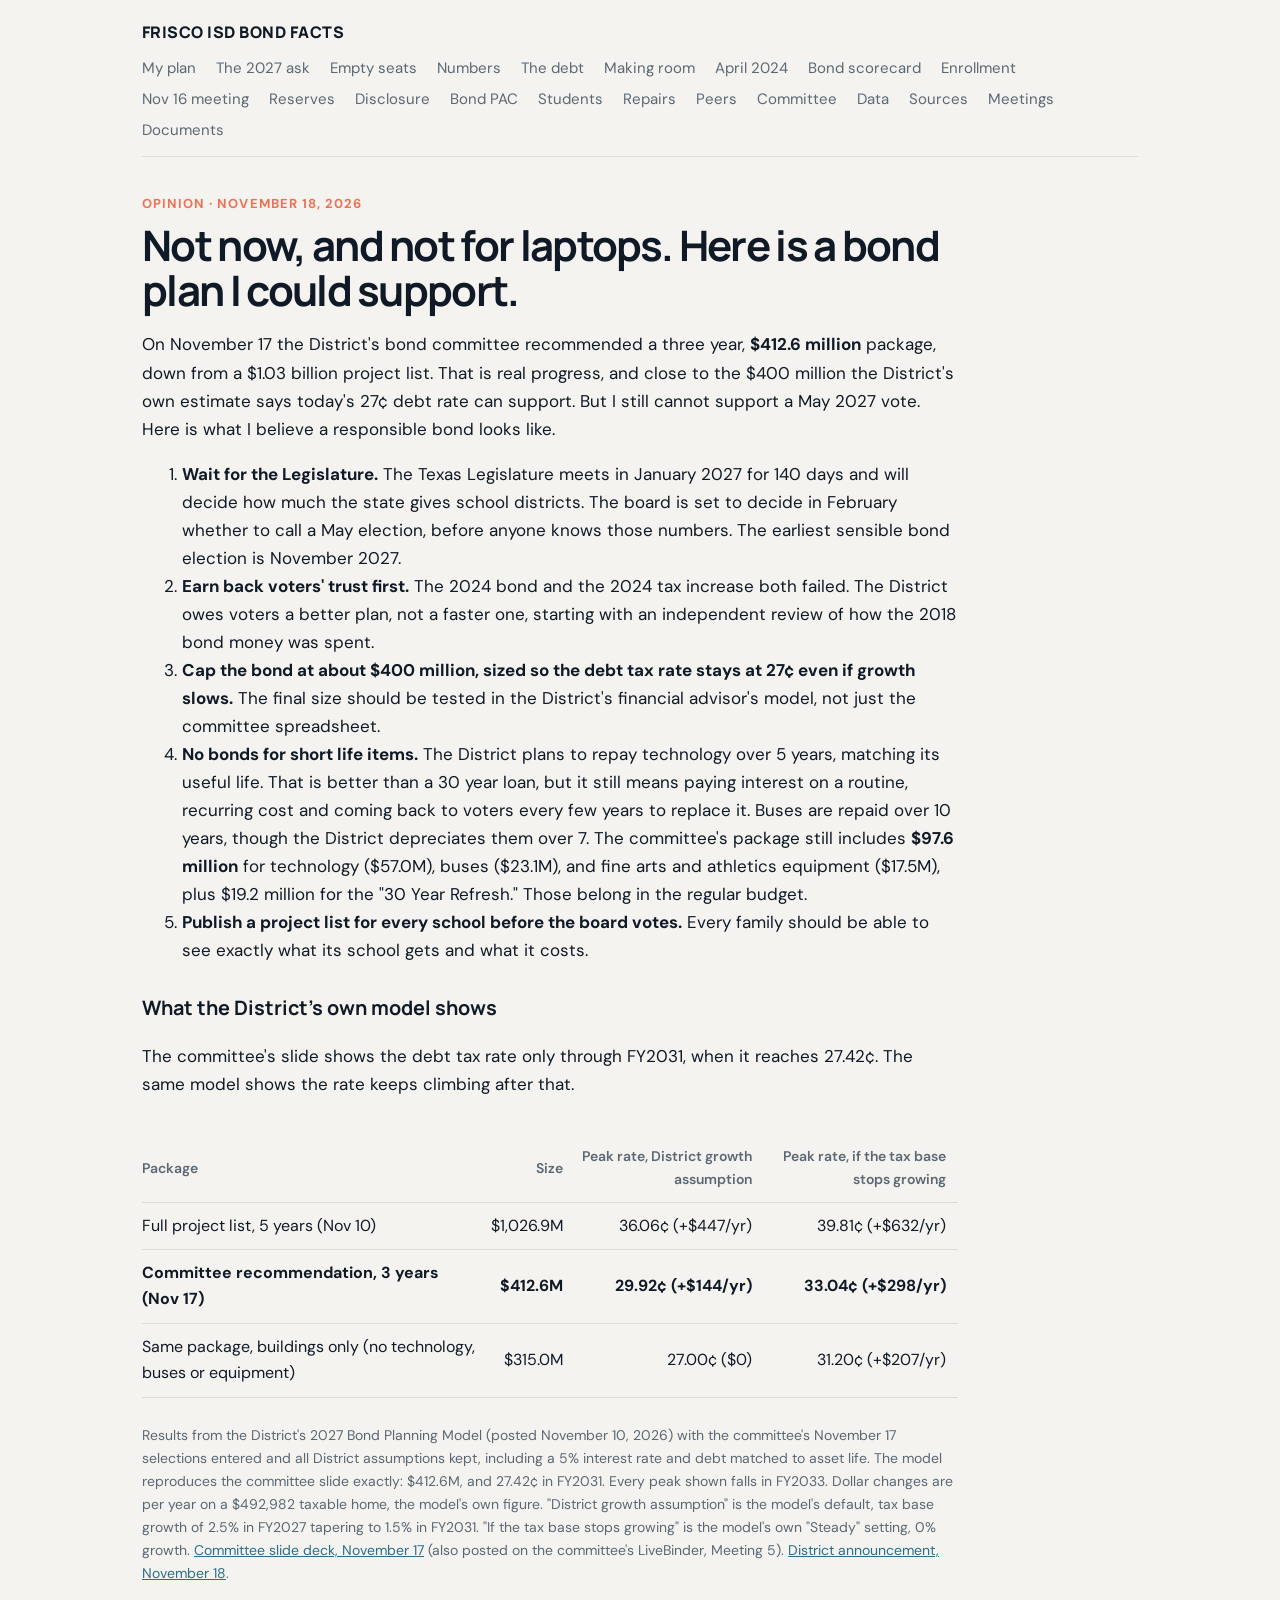
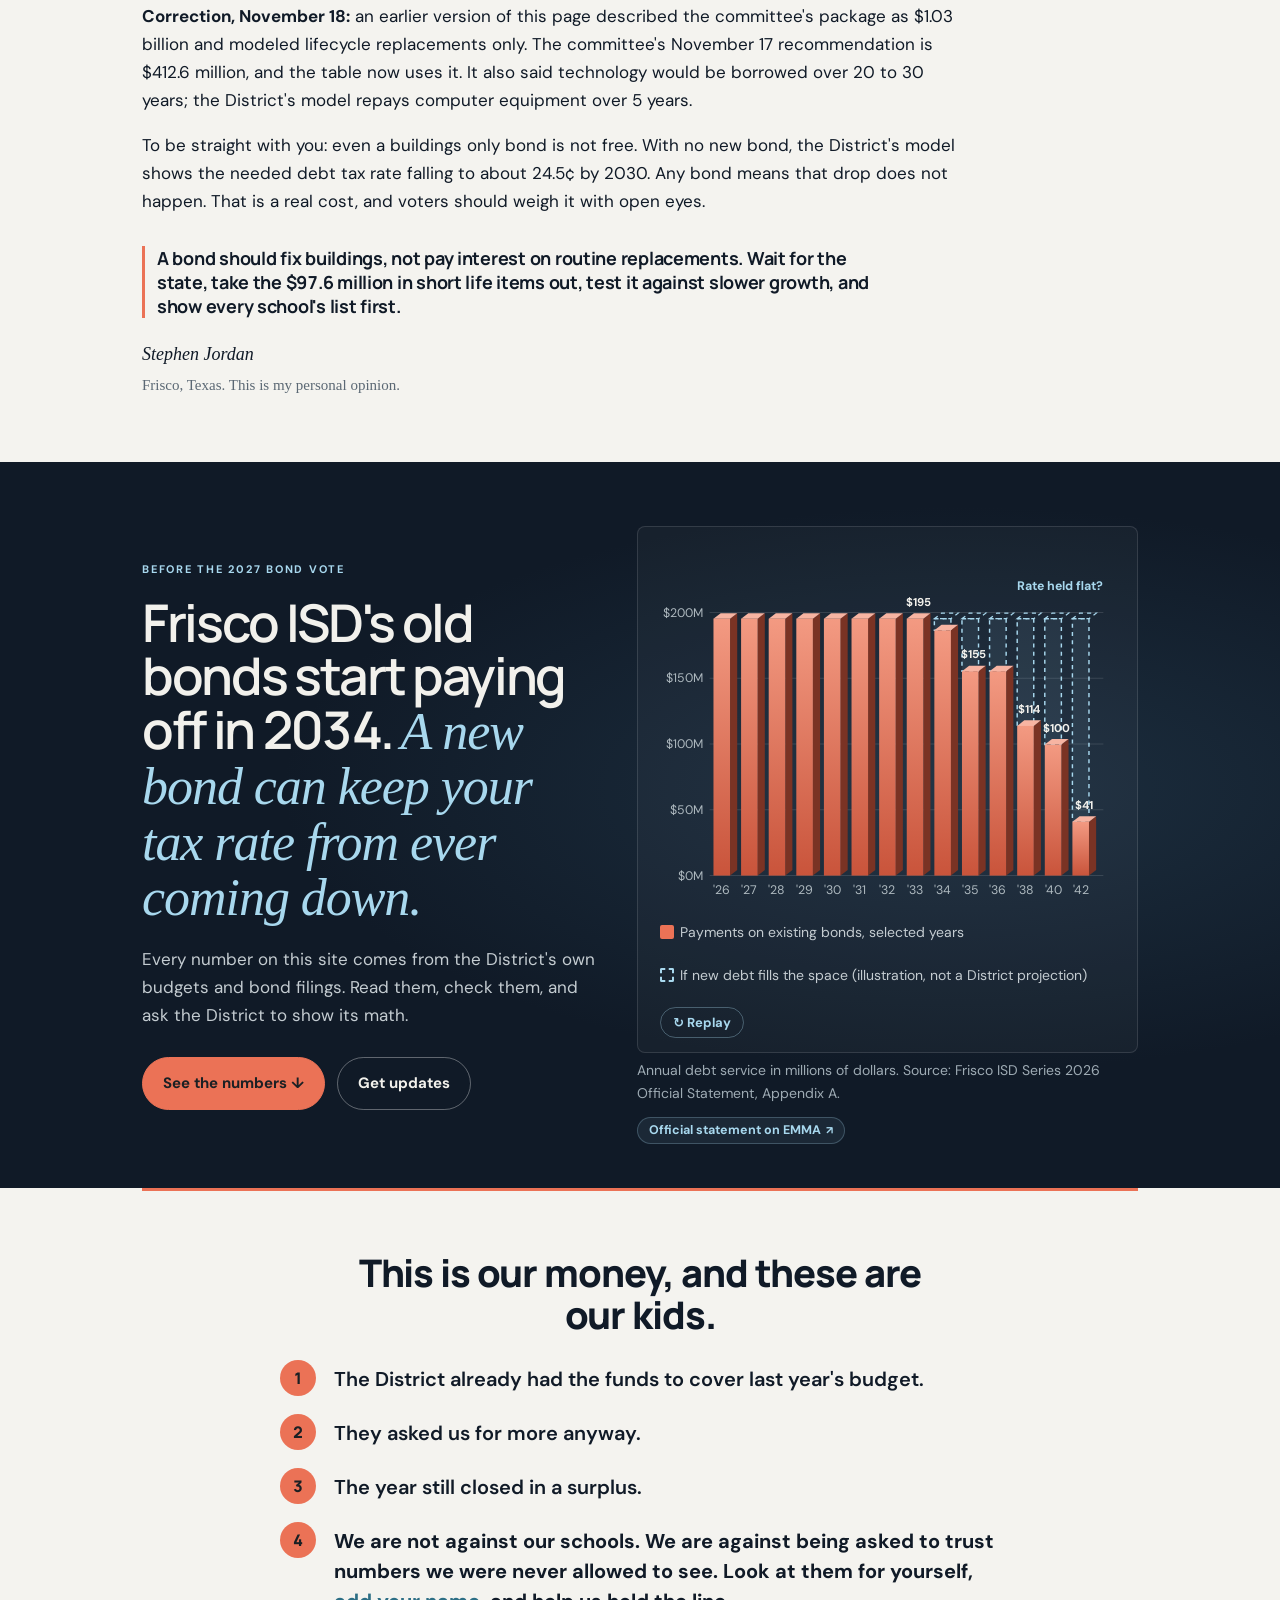
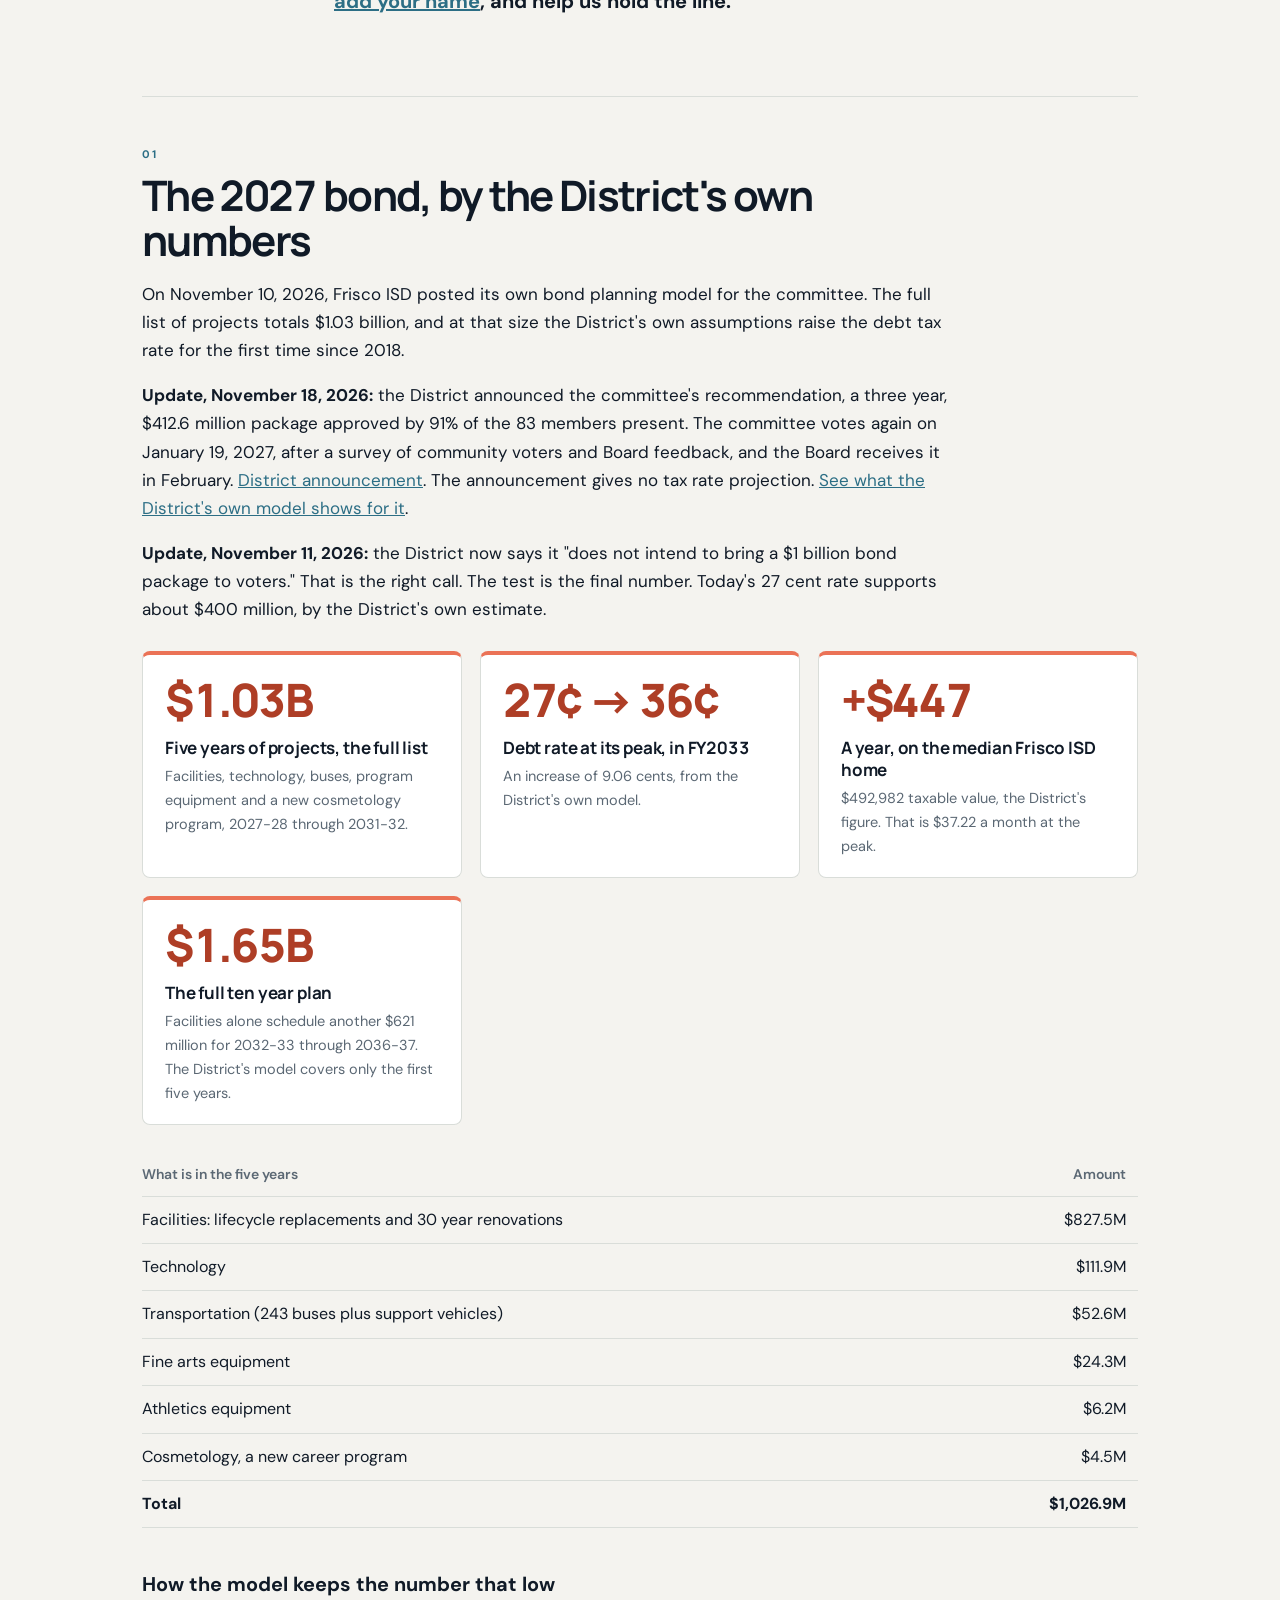
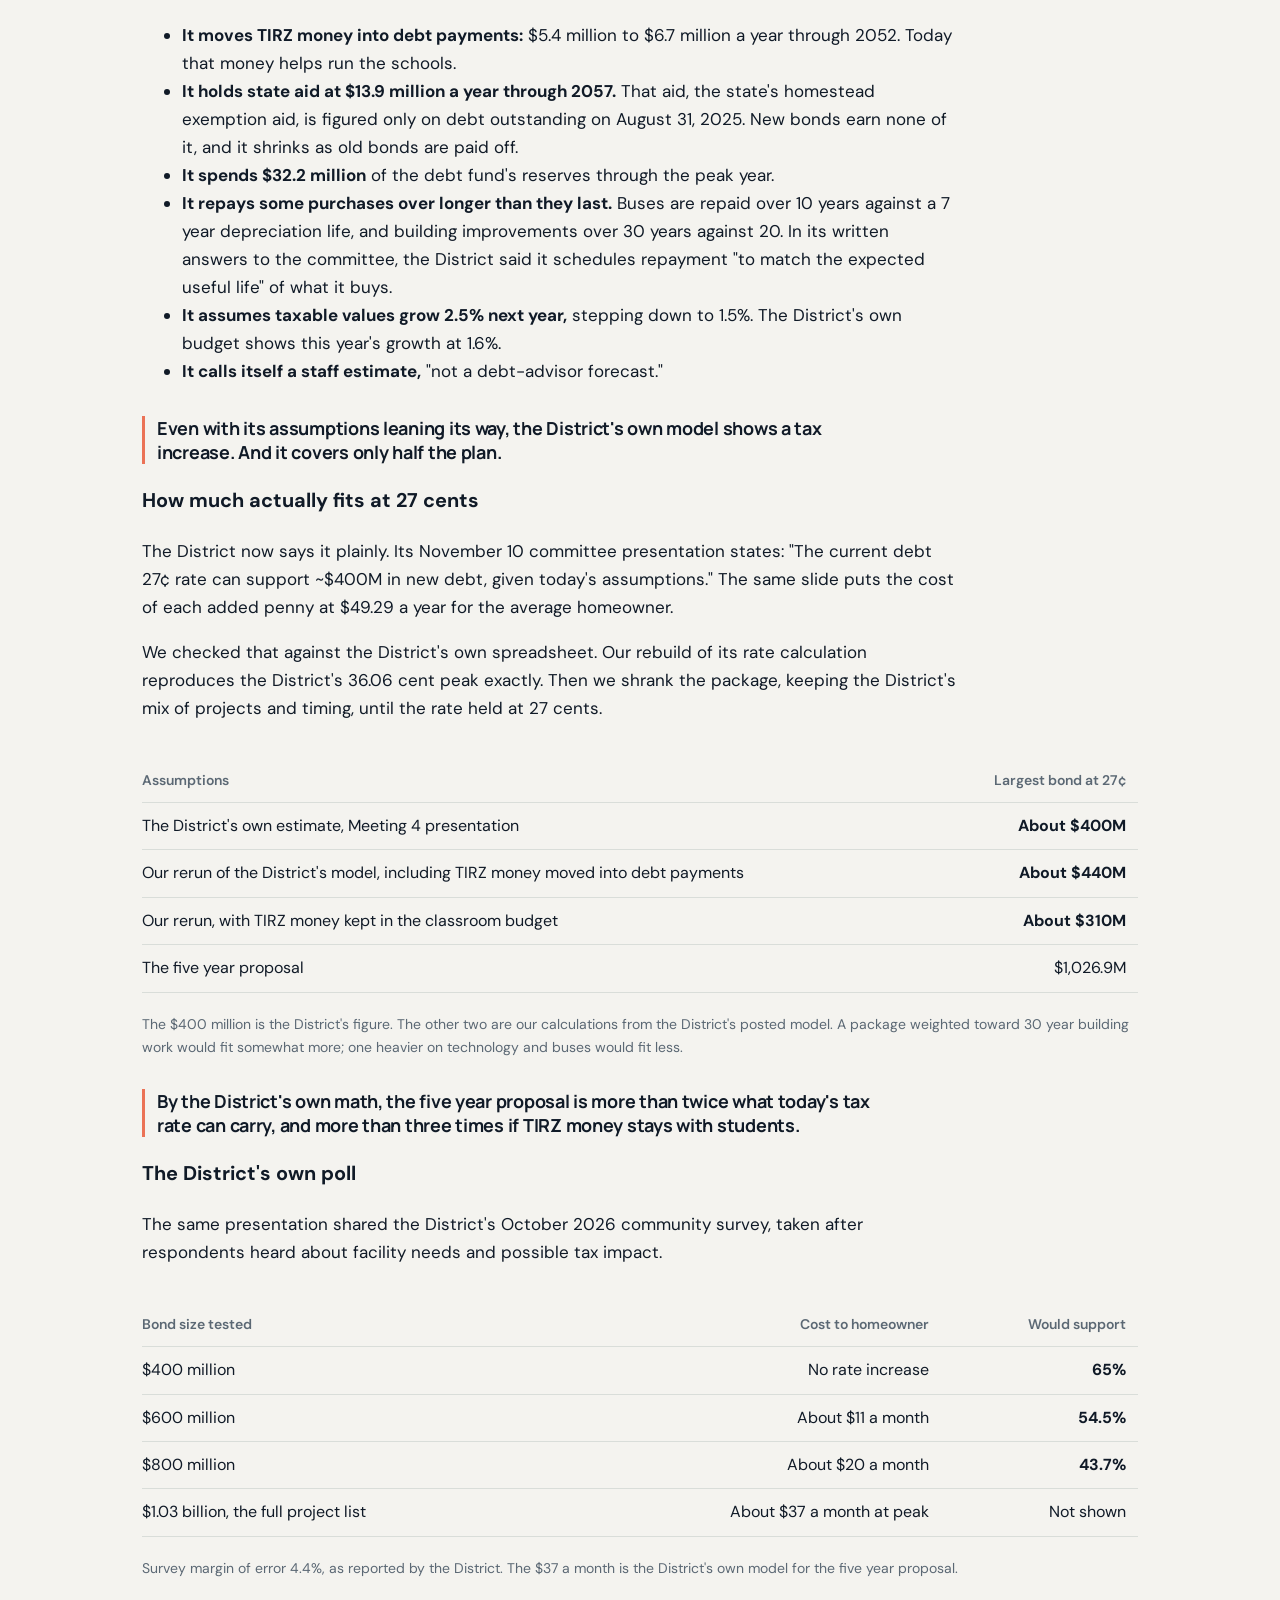
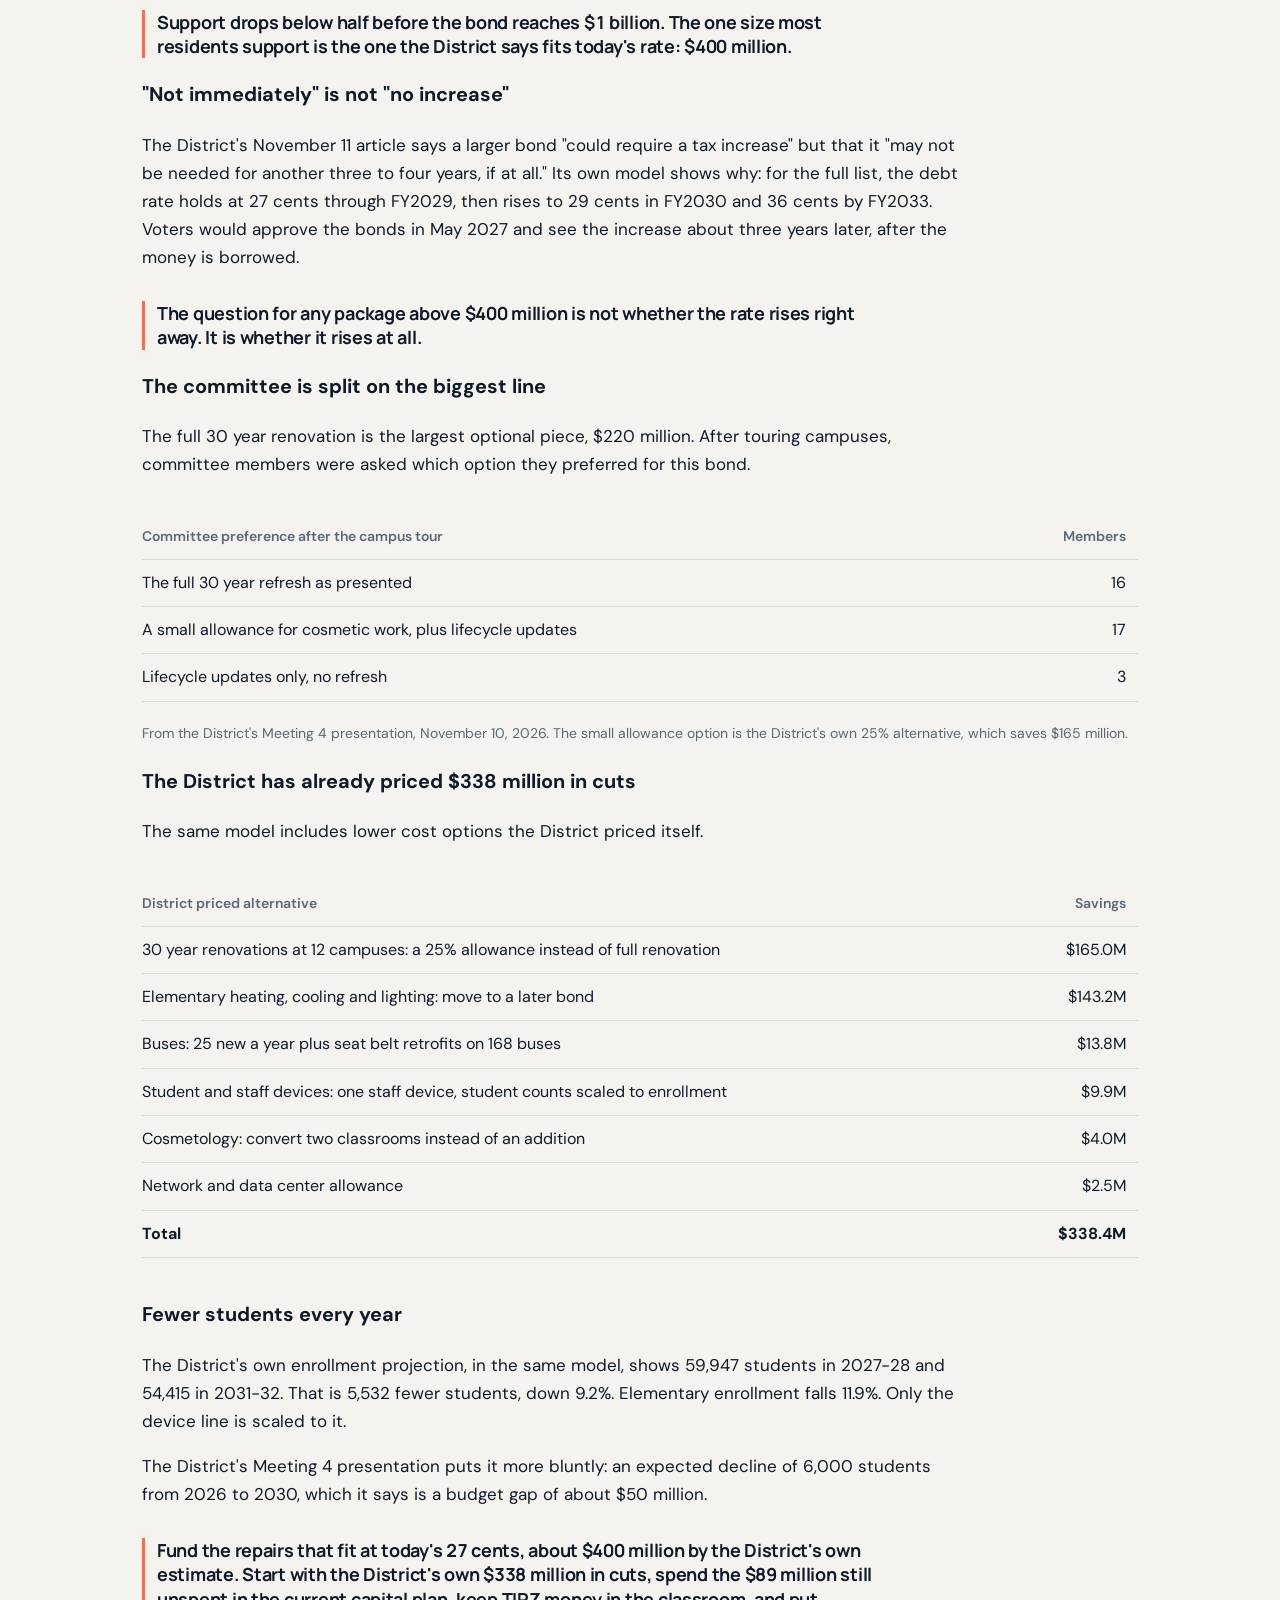
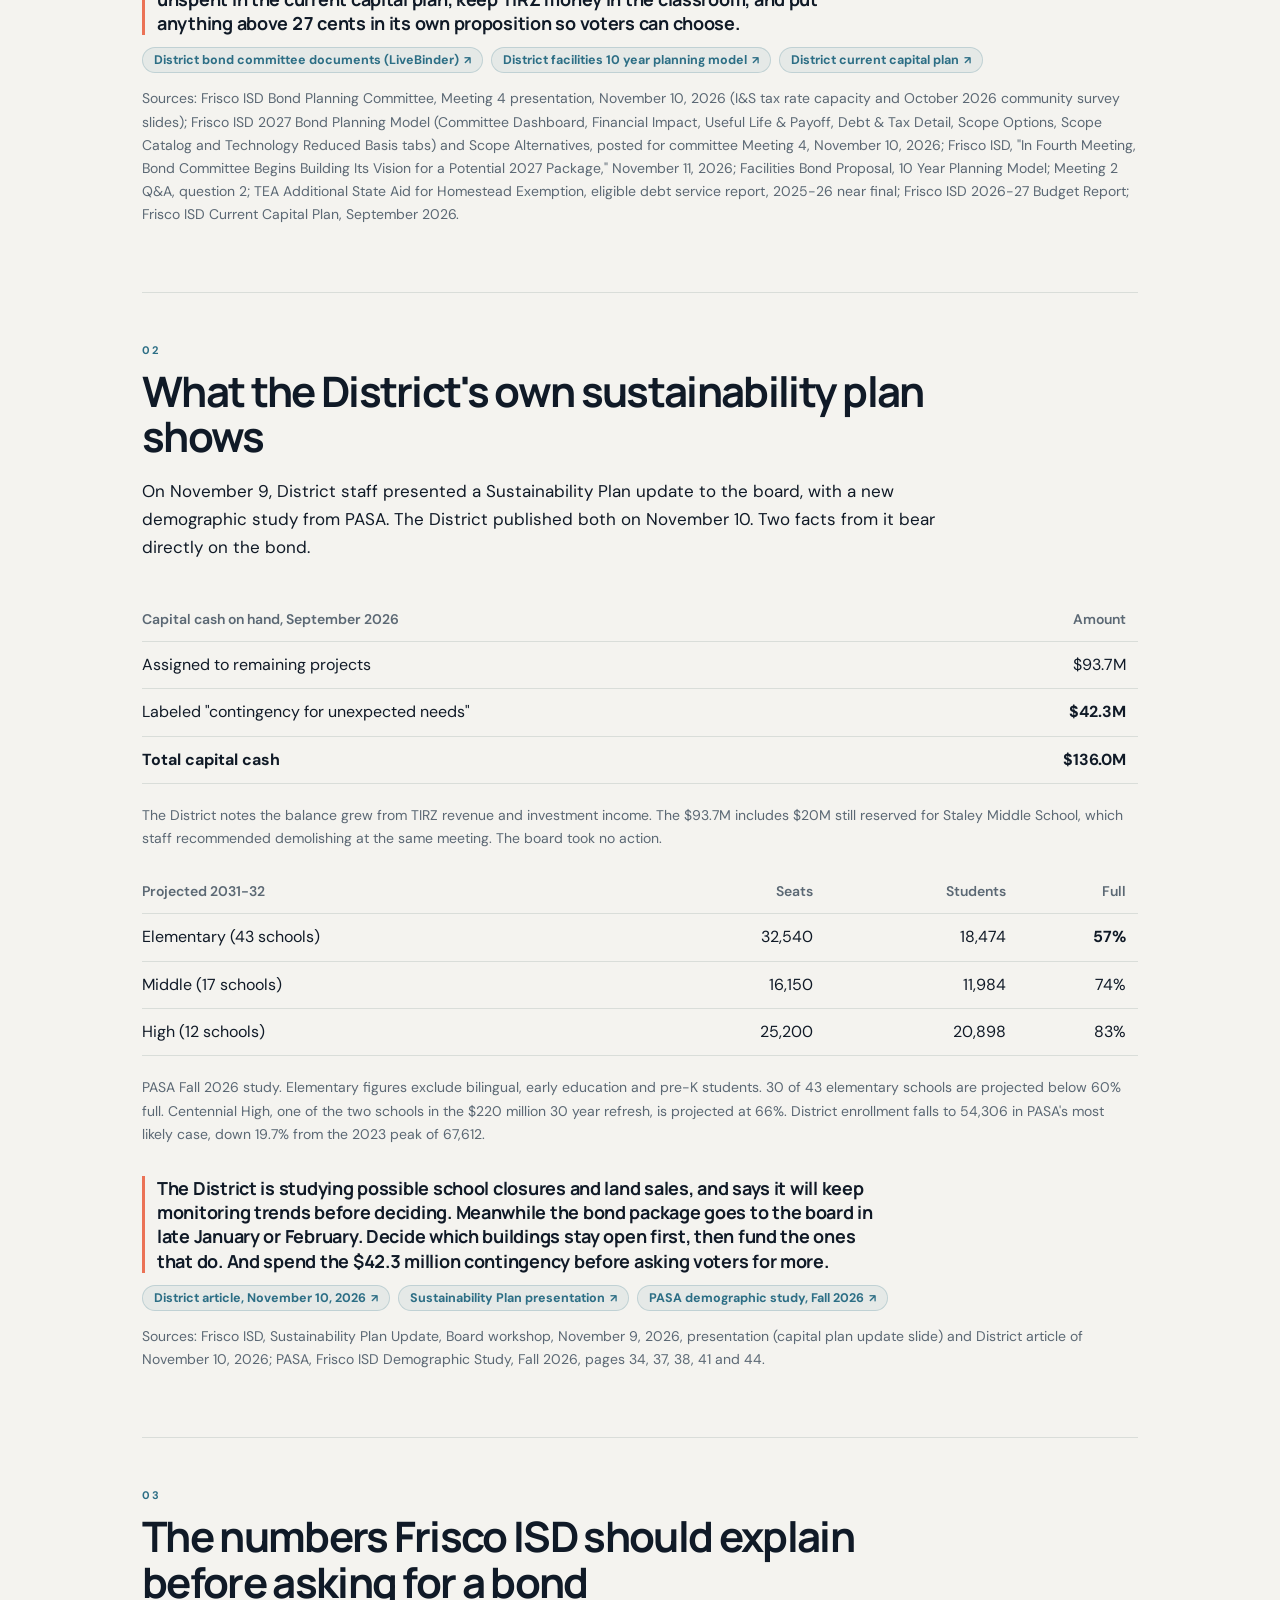
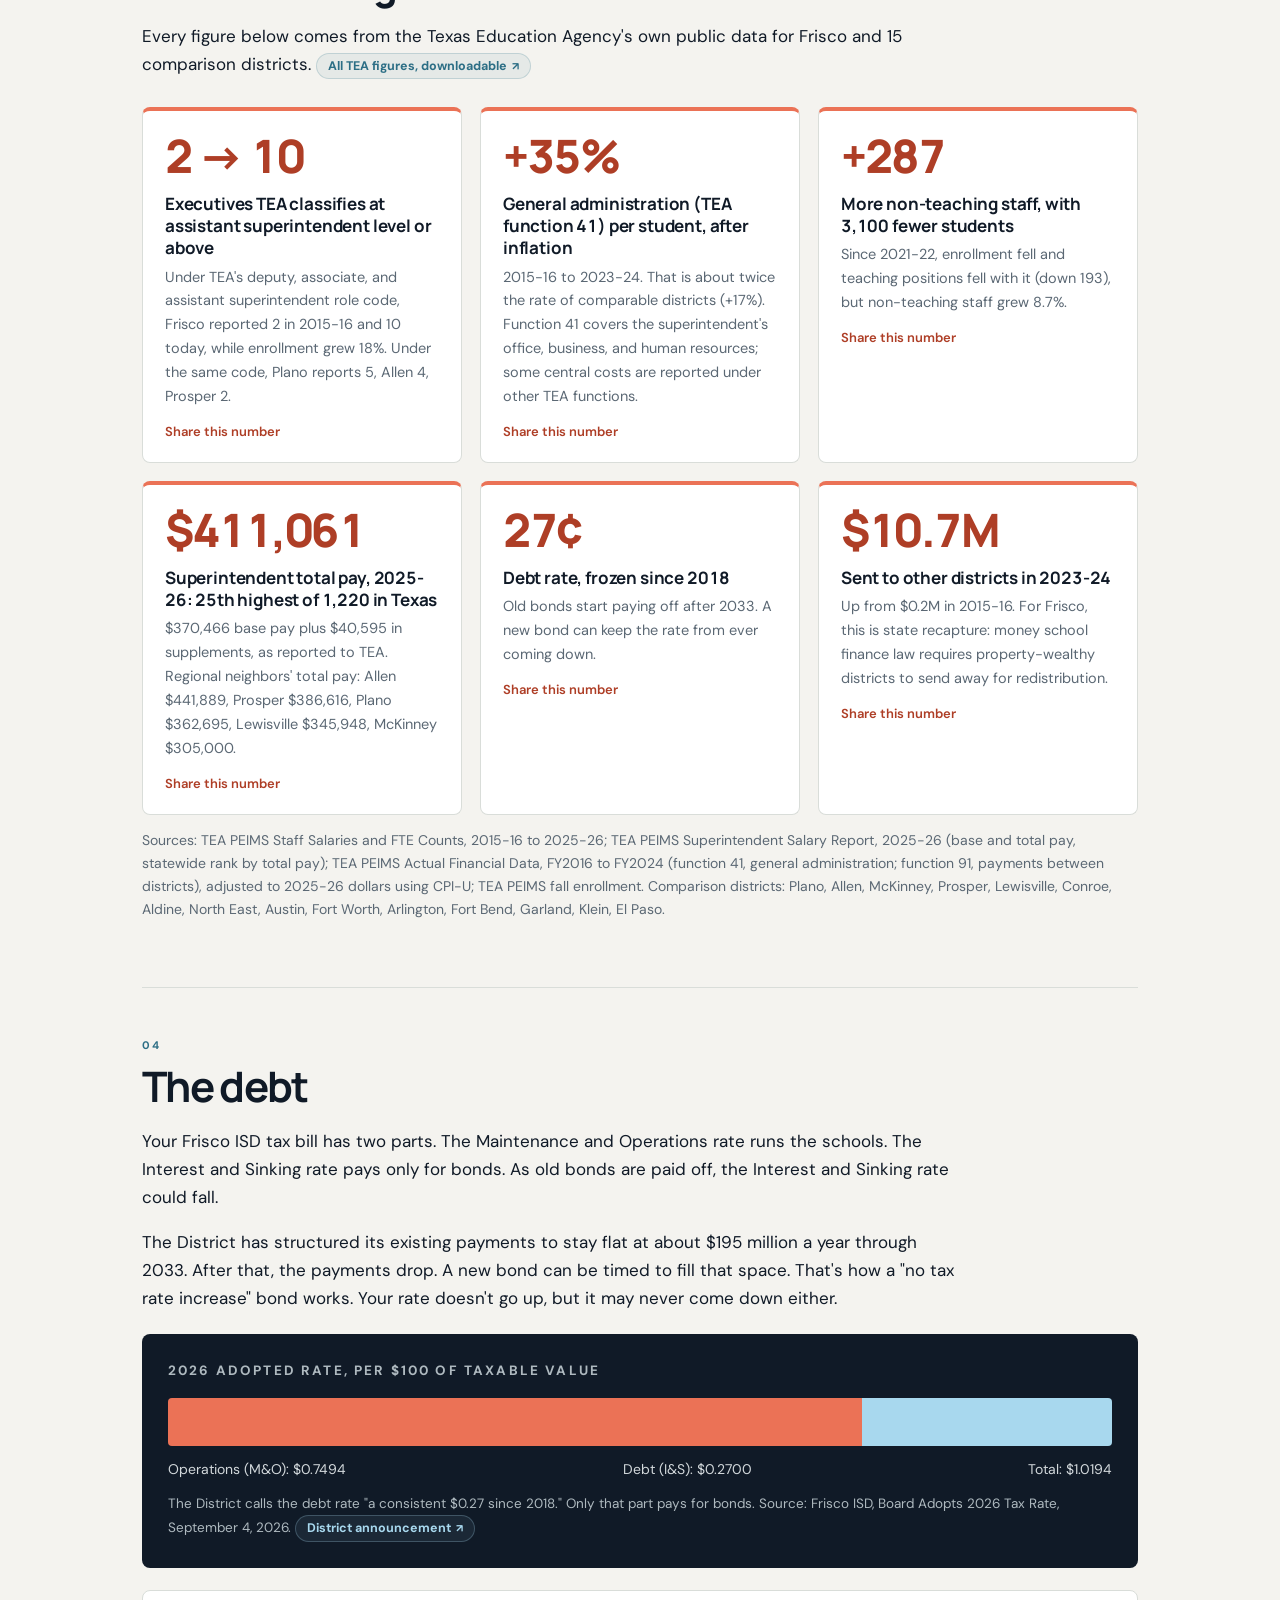
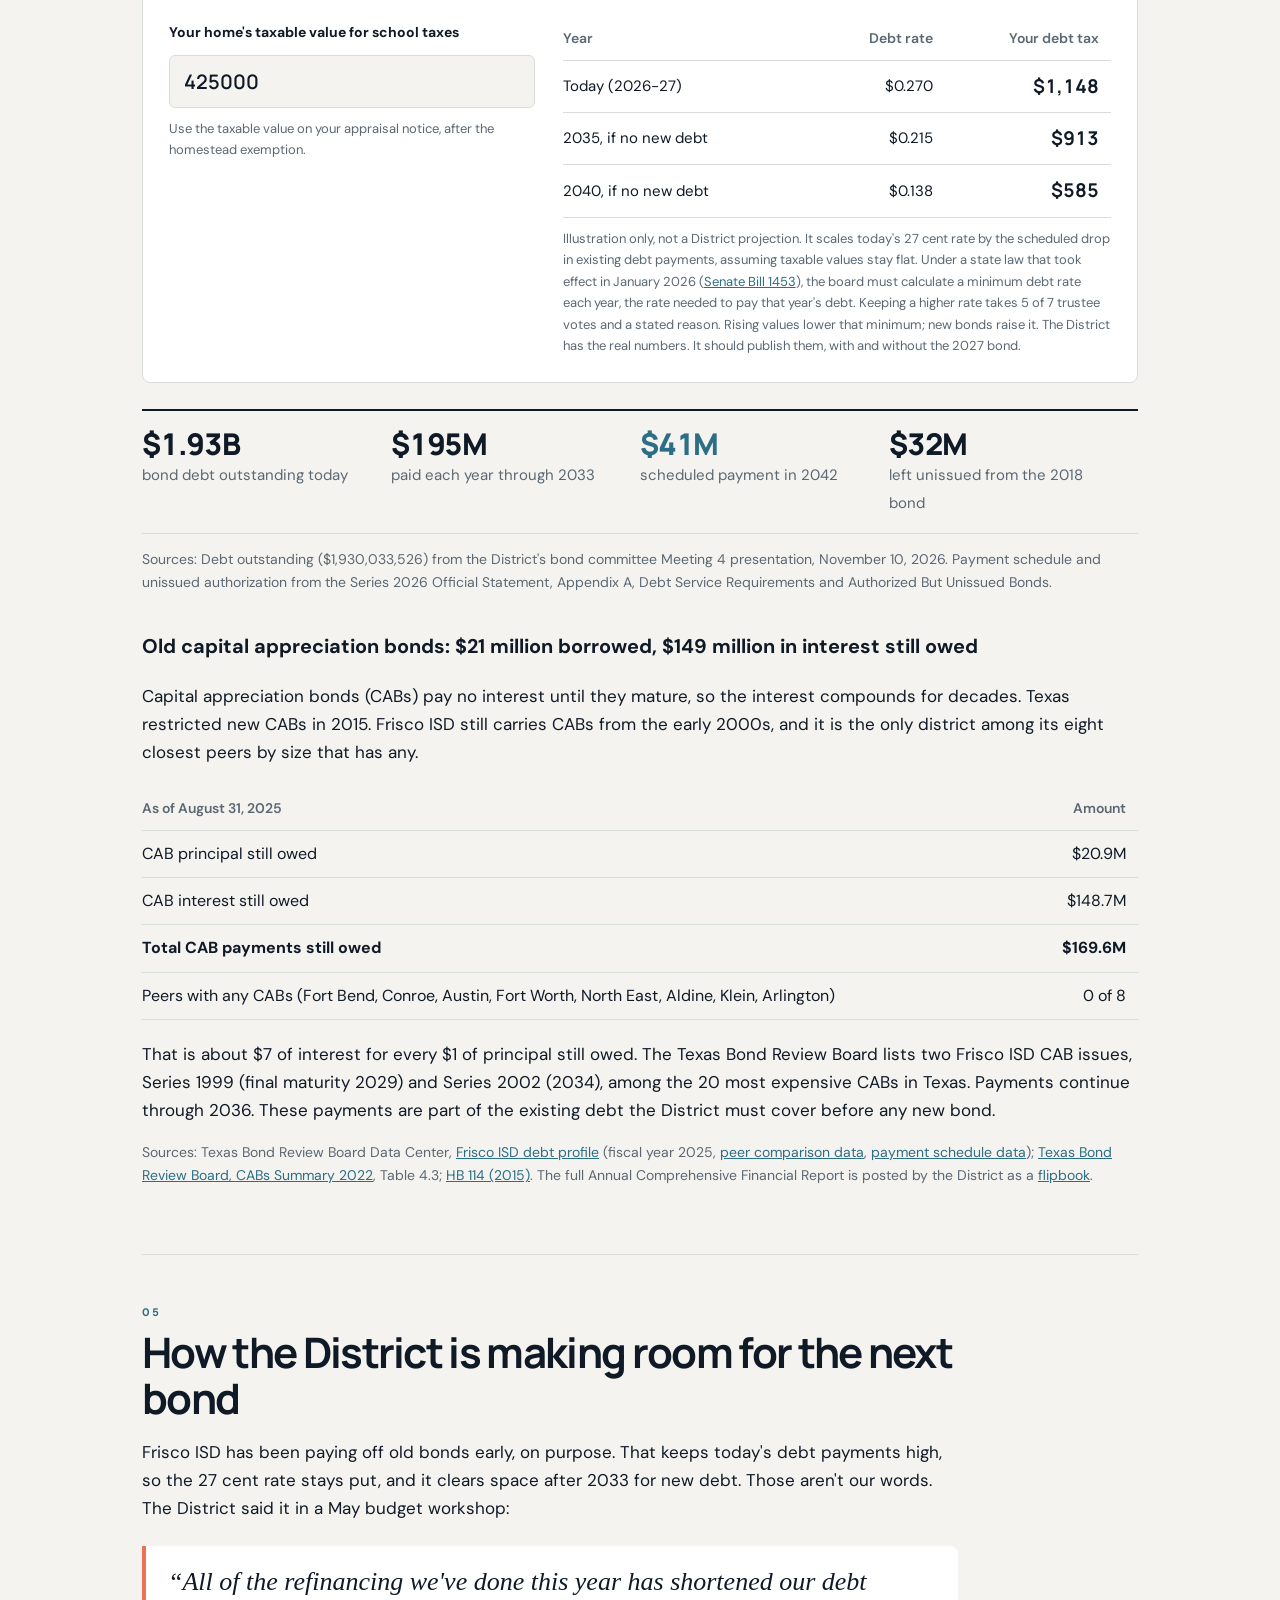
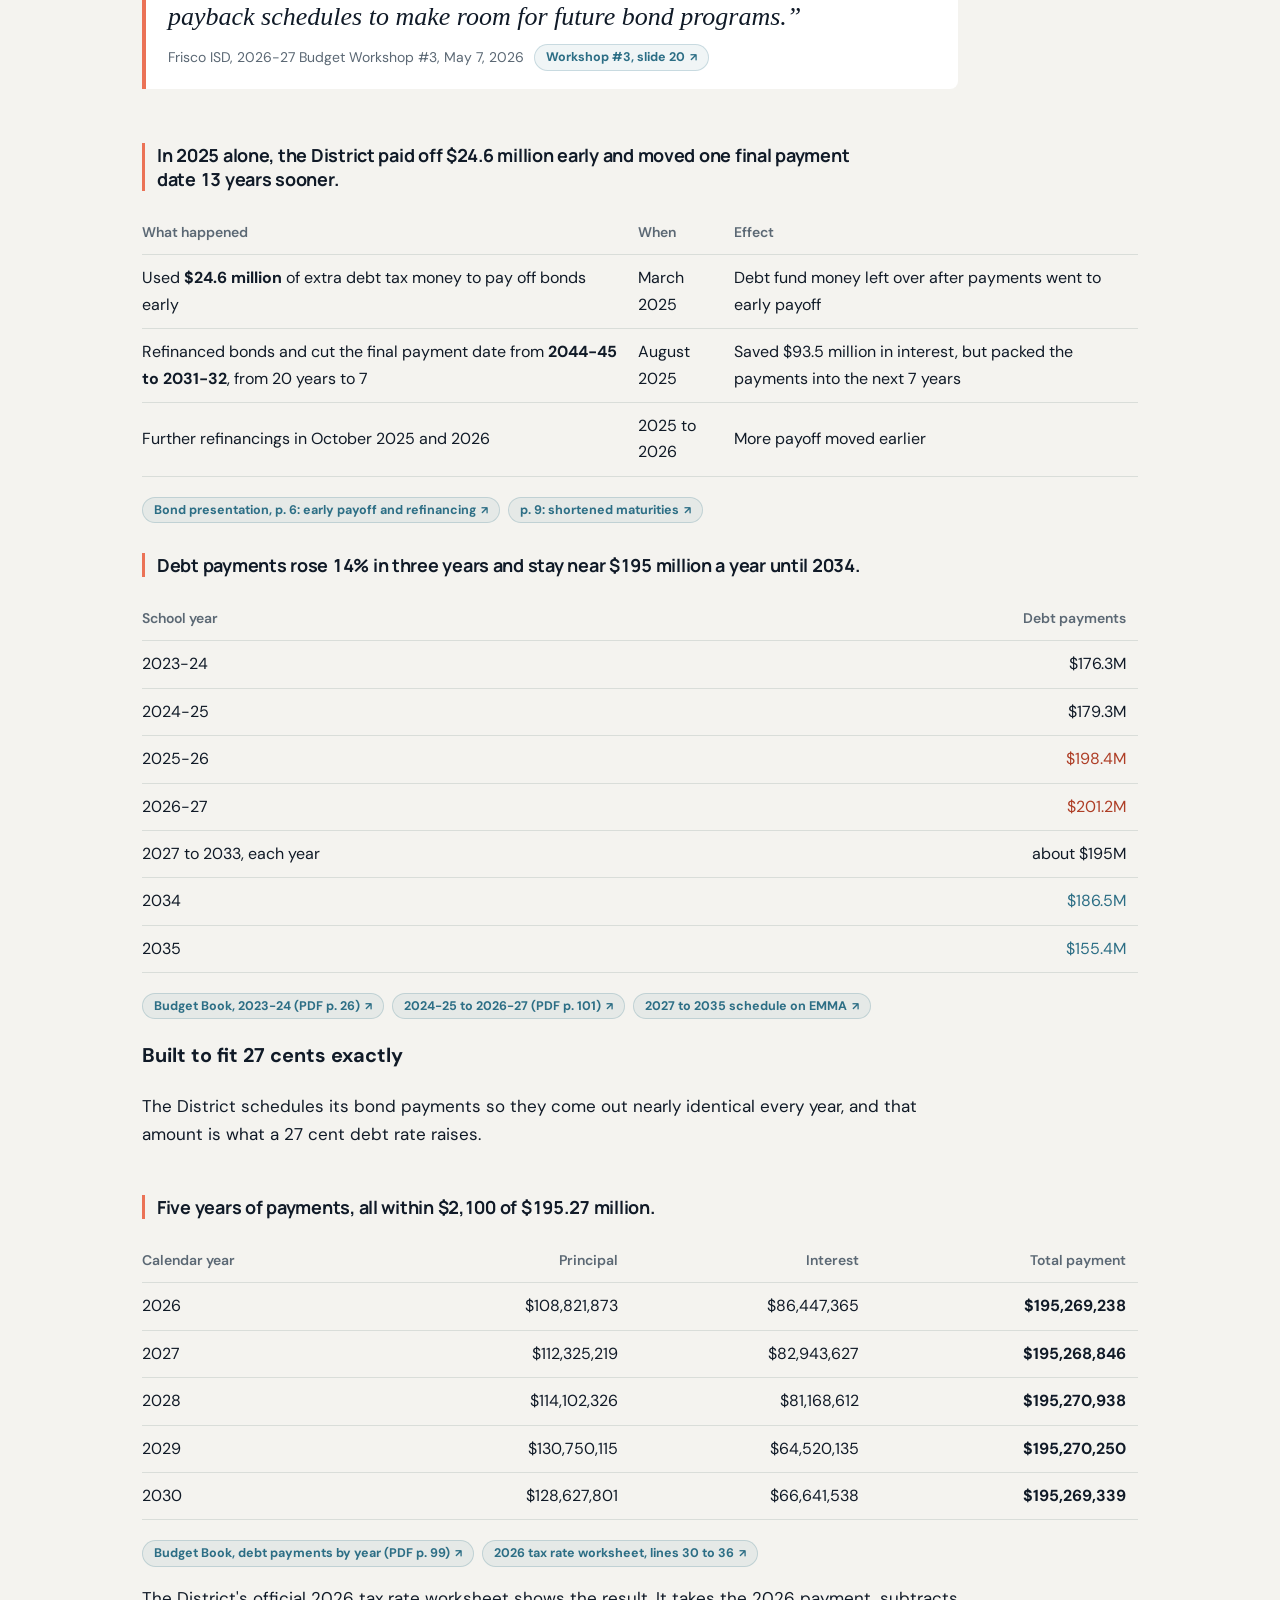
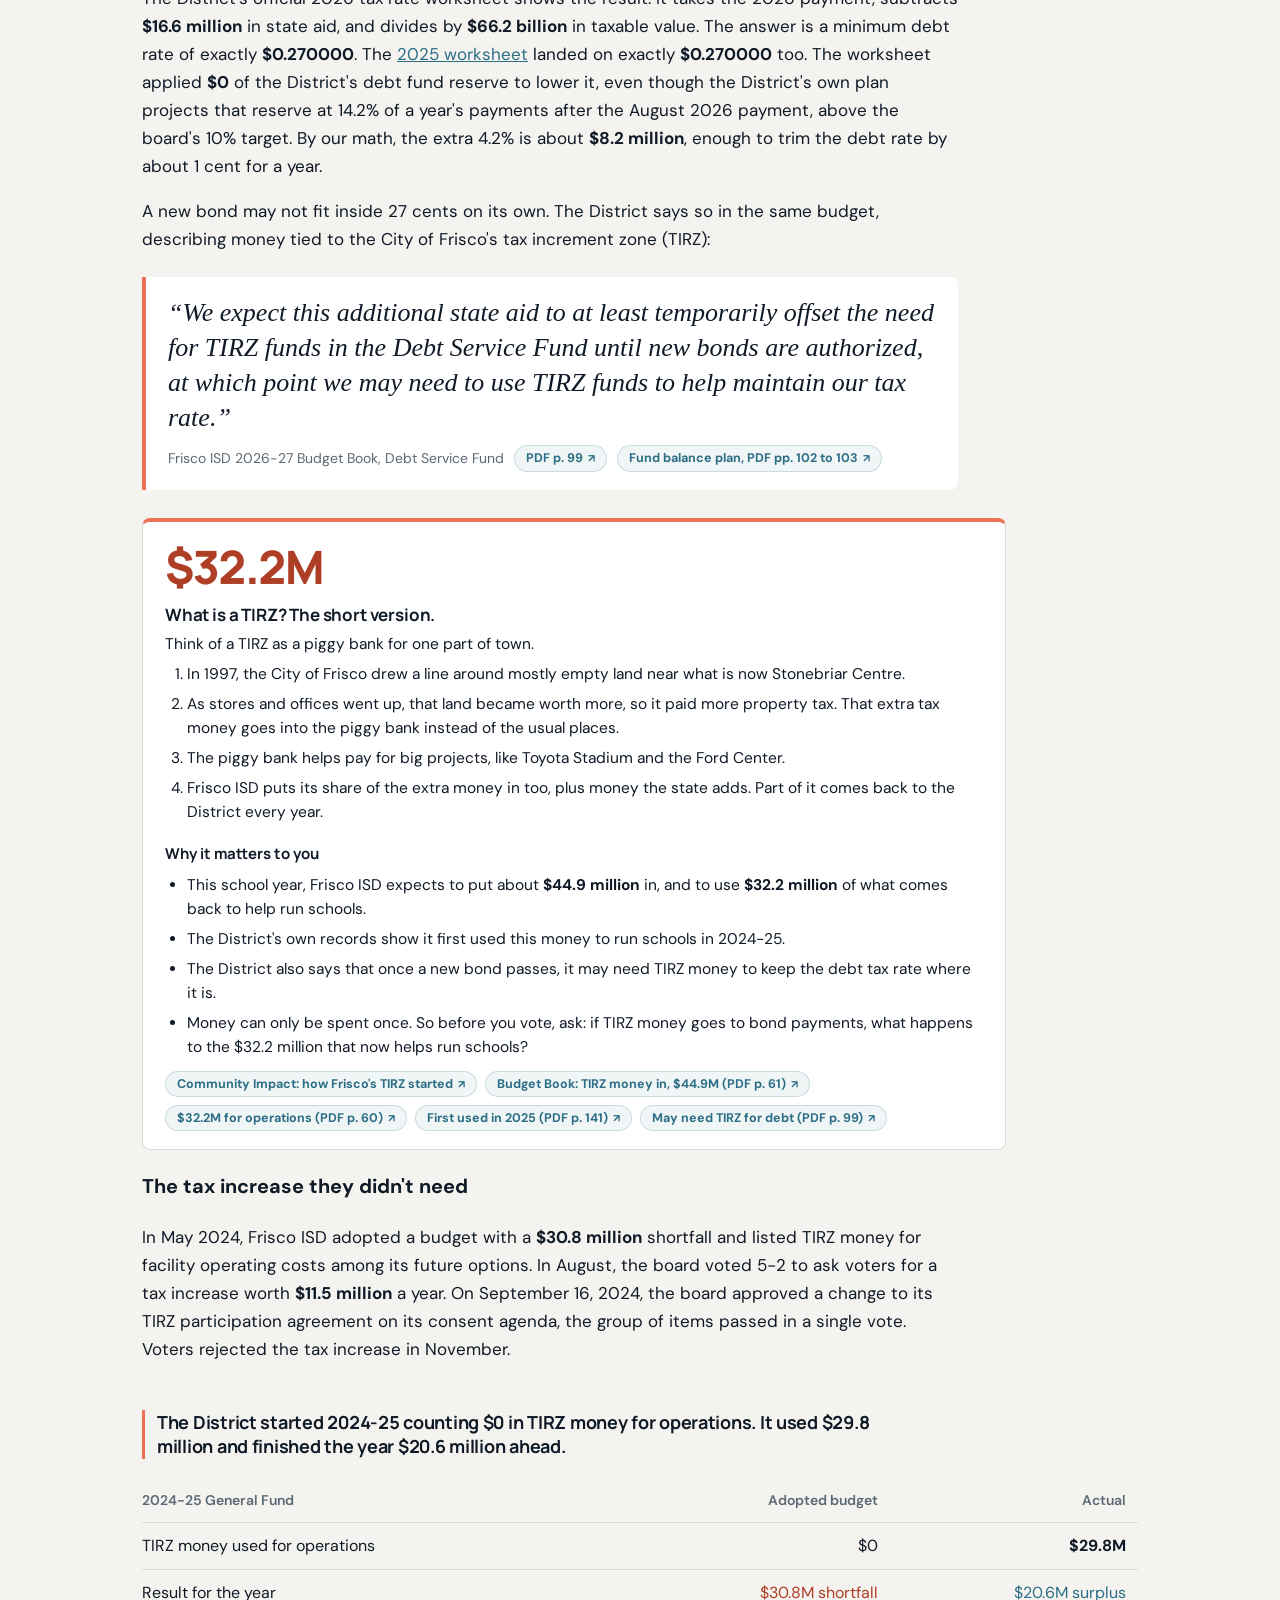
==== commit 1ad089dc: "Add trustee promises vs votes page Co-Authored-By: Claude Opus 5.5 <noreply@anthropic.com> Claude-Se" ====
--- a/index.html
+++ b/index.html
@@ -805,7 +805,7 @@
   <div class="prose">
     <p>A $450,000 marketing contract in the same year the District is preparing a bond deserves a plain explanation of what it covers. It isn't the first: the District's final check register for 2025-26 shows $904,623 paid to Asher Media that year, mostly under blanket orders labeled "Access Fr..." and "Virtual F...", with $69,000 "to begin discovery." That makes about $1.35 million across two years. What the two programs are is not stated in the register (<a href="https://www.friscoisd.org/page/check-registers">Frisco ISD check register, FY2026</a>). Computers bought with bond money are the same pattern the District's 2027 planning model expands: it puts $111.9 million in devices on bonds.</p>
     <p>The packet also shows the 2026 certified tax roll at <strong>$71.76 billion</strong> in taxable value, a $708.5 million levy, and a general fund that starts the year with <strong>$259.4 million</strong> unassigned and projects $253.7 million at year end.</p>
-    <p><strong>How did each trustee vote?</strong> We now track every recorded vote by trustee, starting in September. November 16 votes will be added when the Board approves the minutes. <a class="sm" href="/votes">See every trustee vote</a></p>
+    <p><strong>How did each trustee vote?</strong> We now track every recorded vote by trustee, starting in September. November 16 votes will be added when the Board approves the minutes. <a class="sm" href="/votes">See every trustee vote</a> &middot; <a class="sm" href="/promises">What each trustee promised</a></p>
   </div>
   <div class="receipts"><a class="sm" href="/docs/2026-11-16_staley-demolition-resolution.pdf" target="_blank" rel="noopener">Staley resolution</a><a class="sm" href="/docs/2026-11-16_staley-action-sheet.pdf" target="_blank" rel="noopener">Staley action sheet</a><a class="sm" href="/docs/2026-11-16_quarterly-investment-report-2026-09-30.pdf" target="_blank" rel="noopener">Investment report, Sept. 30</a><a class="sm" href="/docs/2026-11-16_purchases-over-100k-october-2026.pdf" target="_blank" rel="noopener">Purchases over $100,000</a><a class="sm" href="/docs/2026-11-16_2026-tax-roll-summary.pdf" target="_blank" rel="noopener">2026 tax roll</a><a class="sm" href="/docs/2026-11-16_budget-amendment-period-4.pdf" target="_blank" rel="noopener">Budget amendment, Period 4</a><a class="sm" href="/docs/2026-11-16_minutes-2026-10-27-joint-city-fisd.pdf" target="_blank" rel="noopener">Joint City and FISD minutes, Oct. 27</a></div>
   <p class="src">Sources: Frisco ISD Board of Trustees agenda packet, November 16, 2026 (BoardBook), items 13.D, 14.D, 14.E, 15.B and 15.C; Frisco ISD Current Capital Plan, September 2026; draft minutes of the October 27, 2026 joint meeting of Frisco City Council and the Frisco ISD Board.</p>
